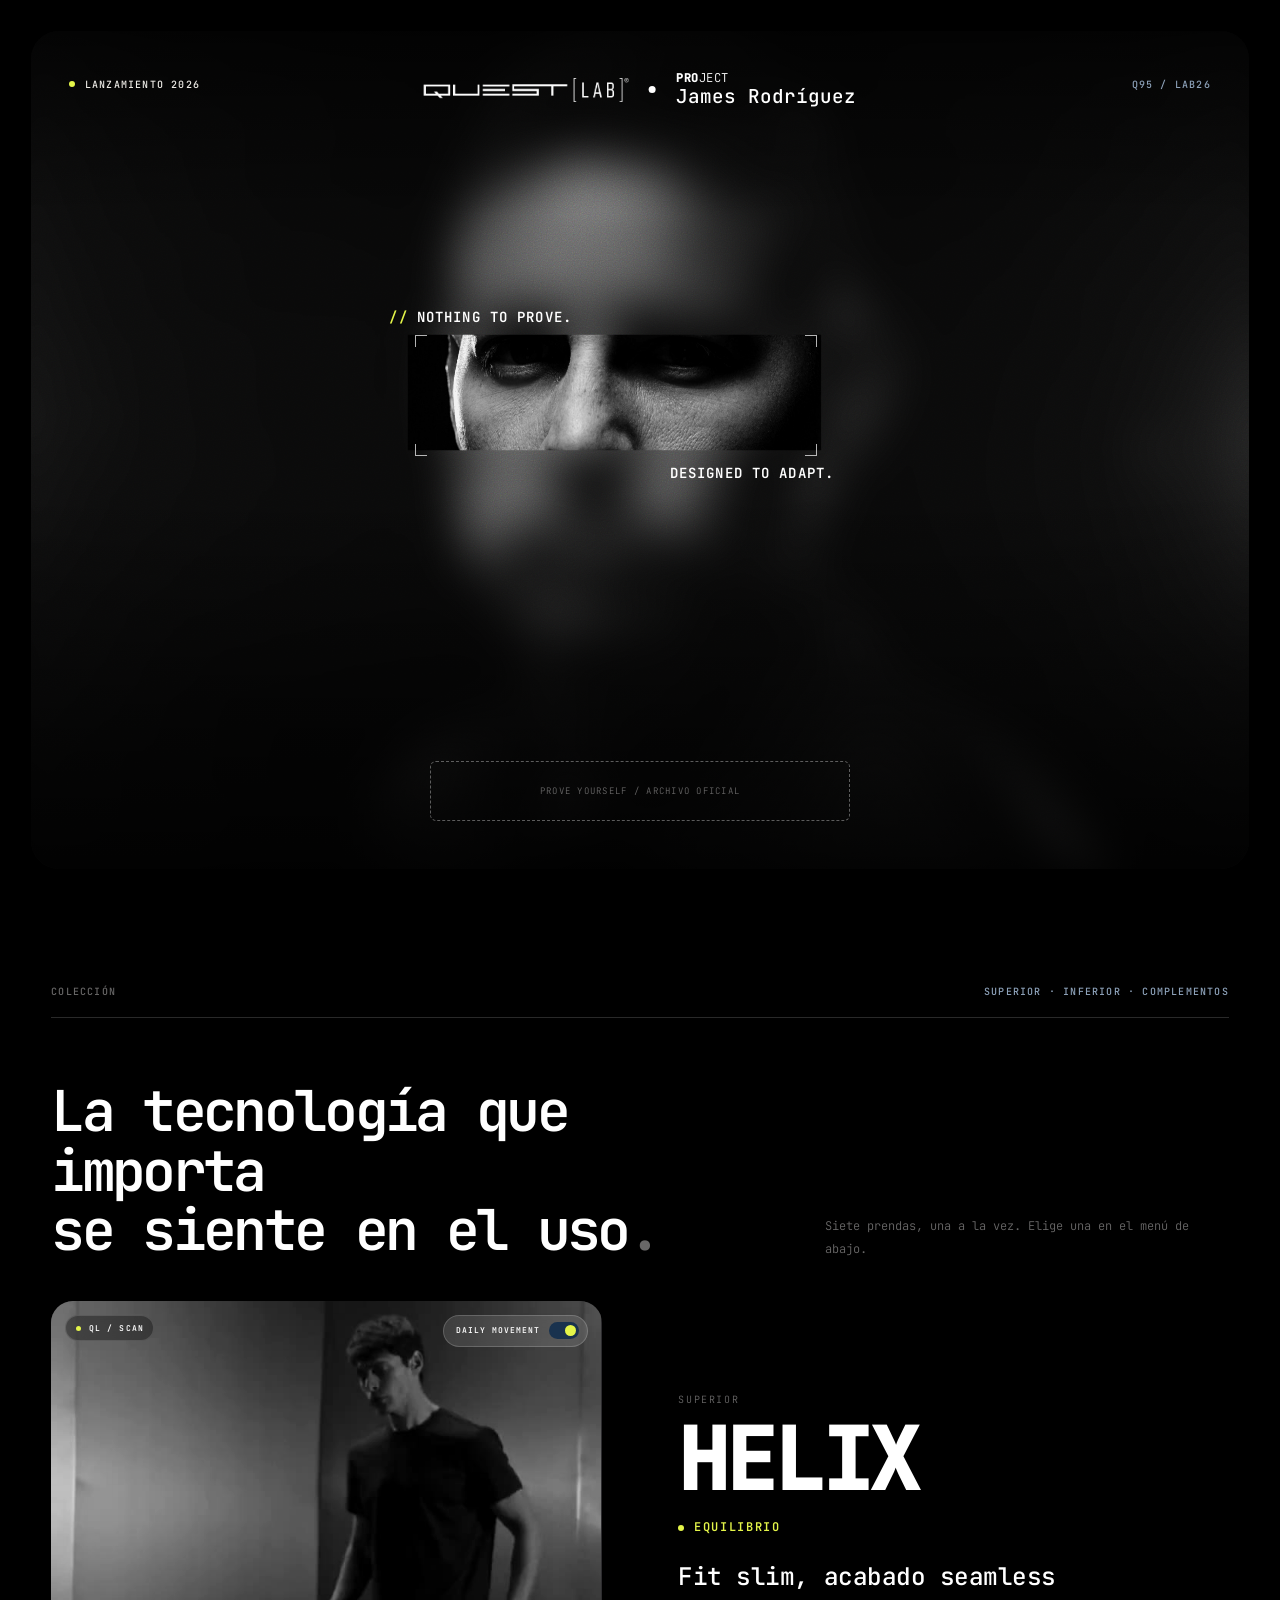
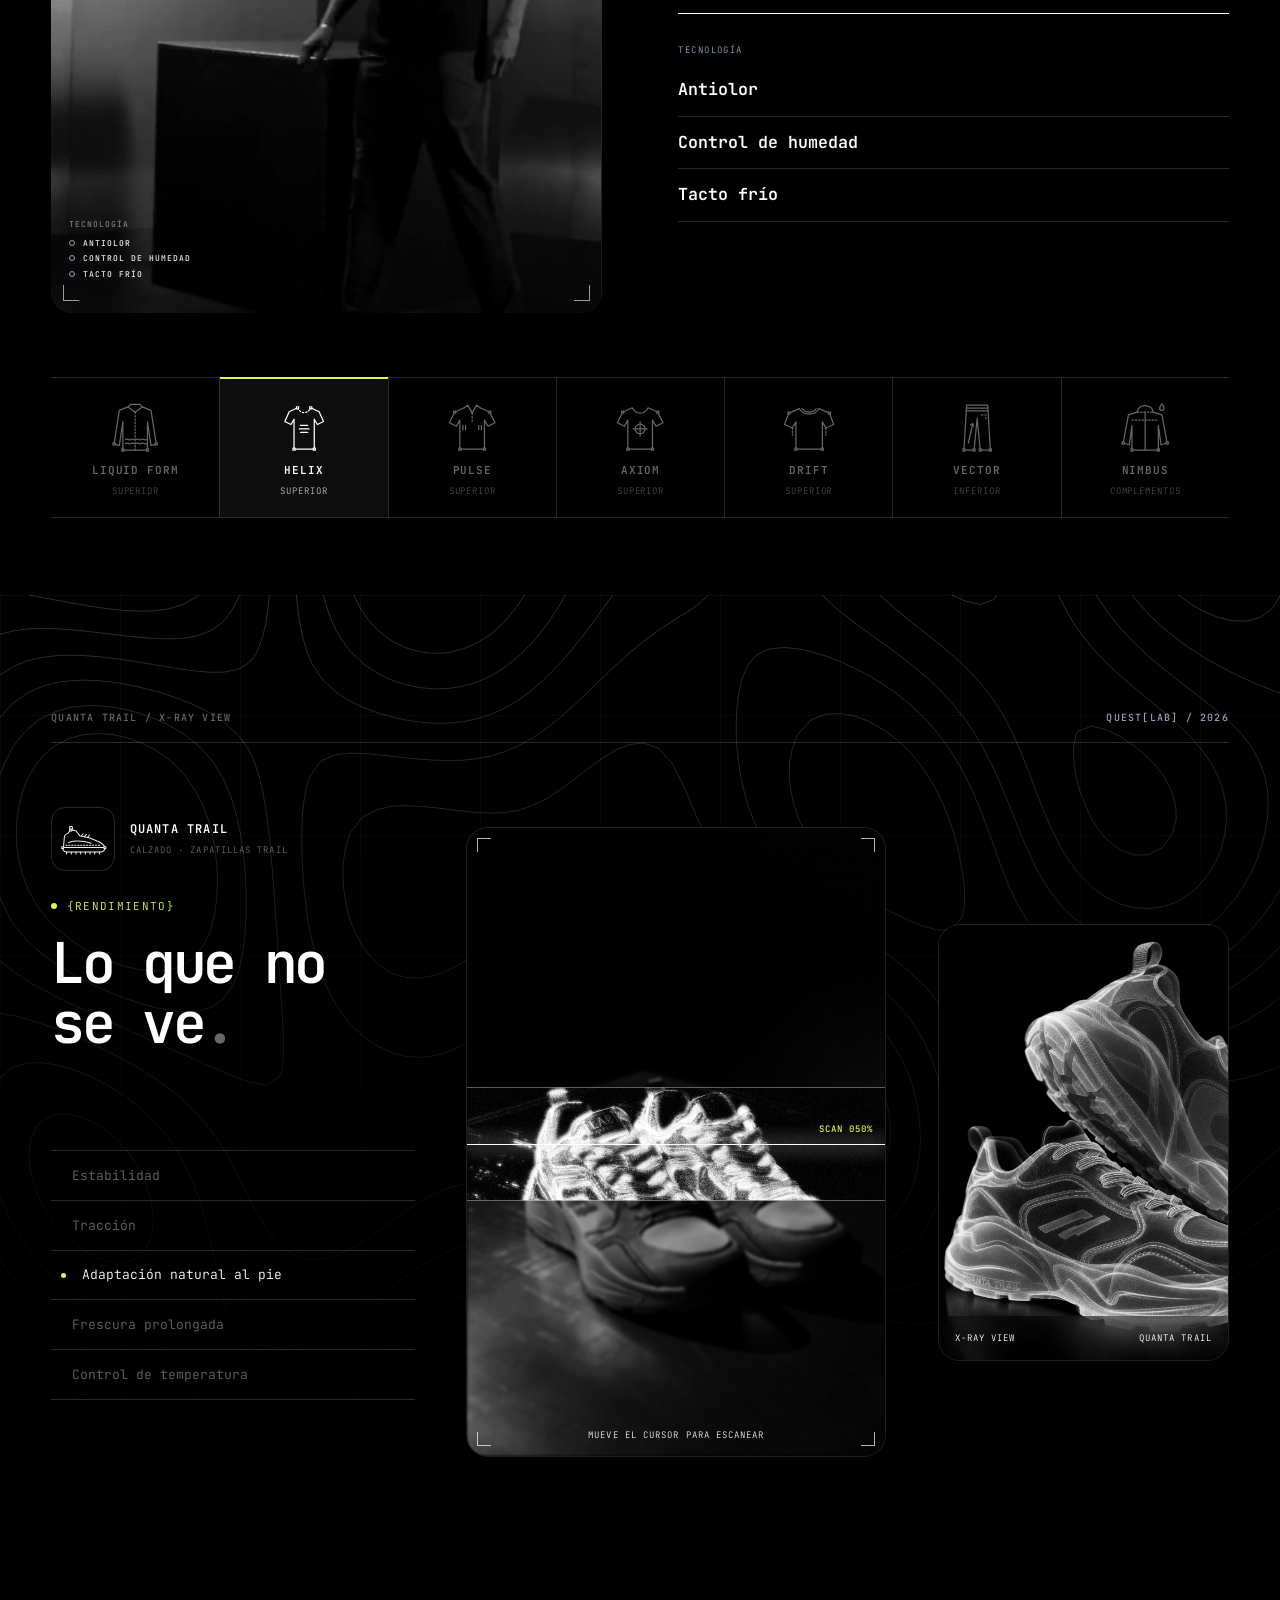
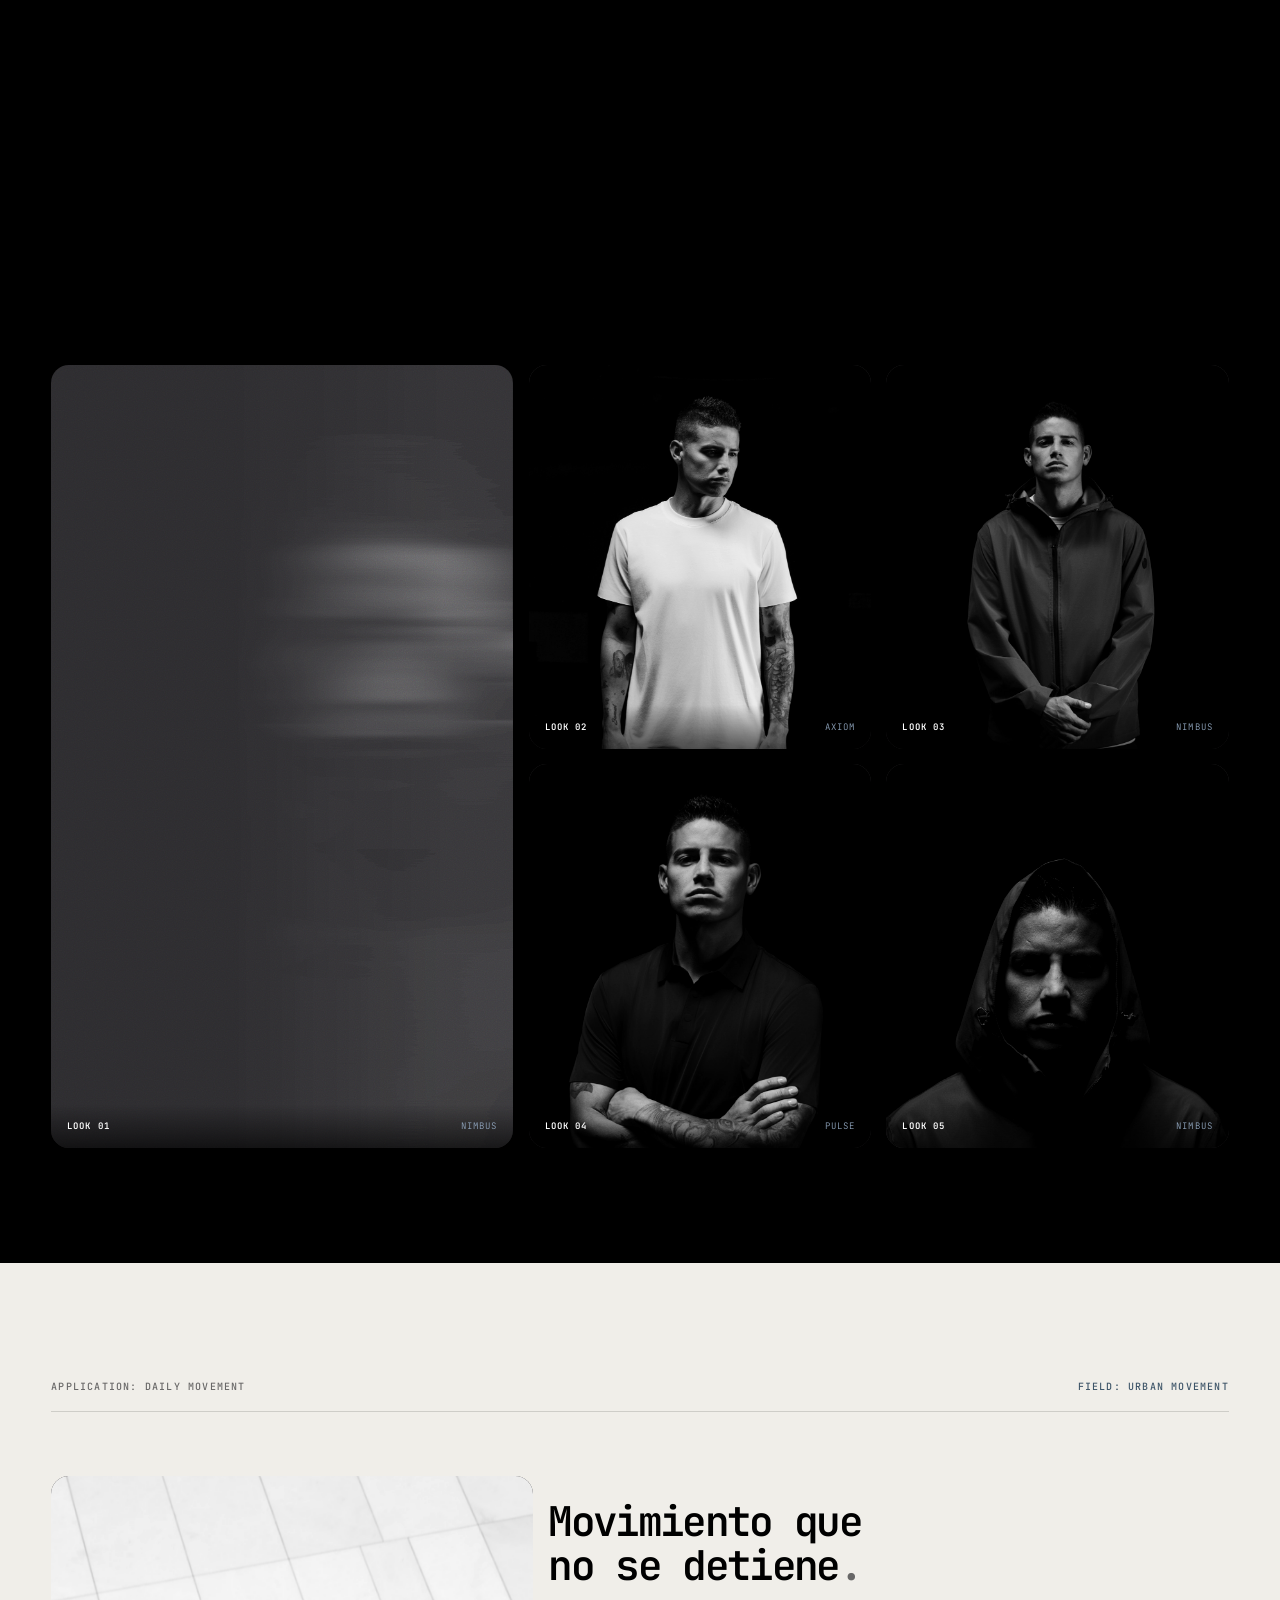
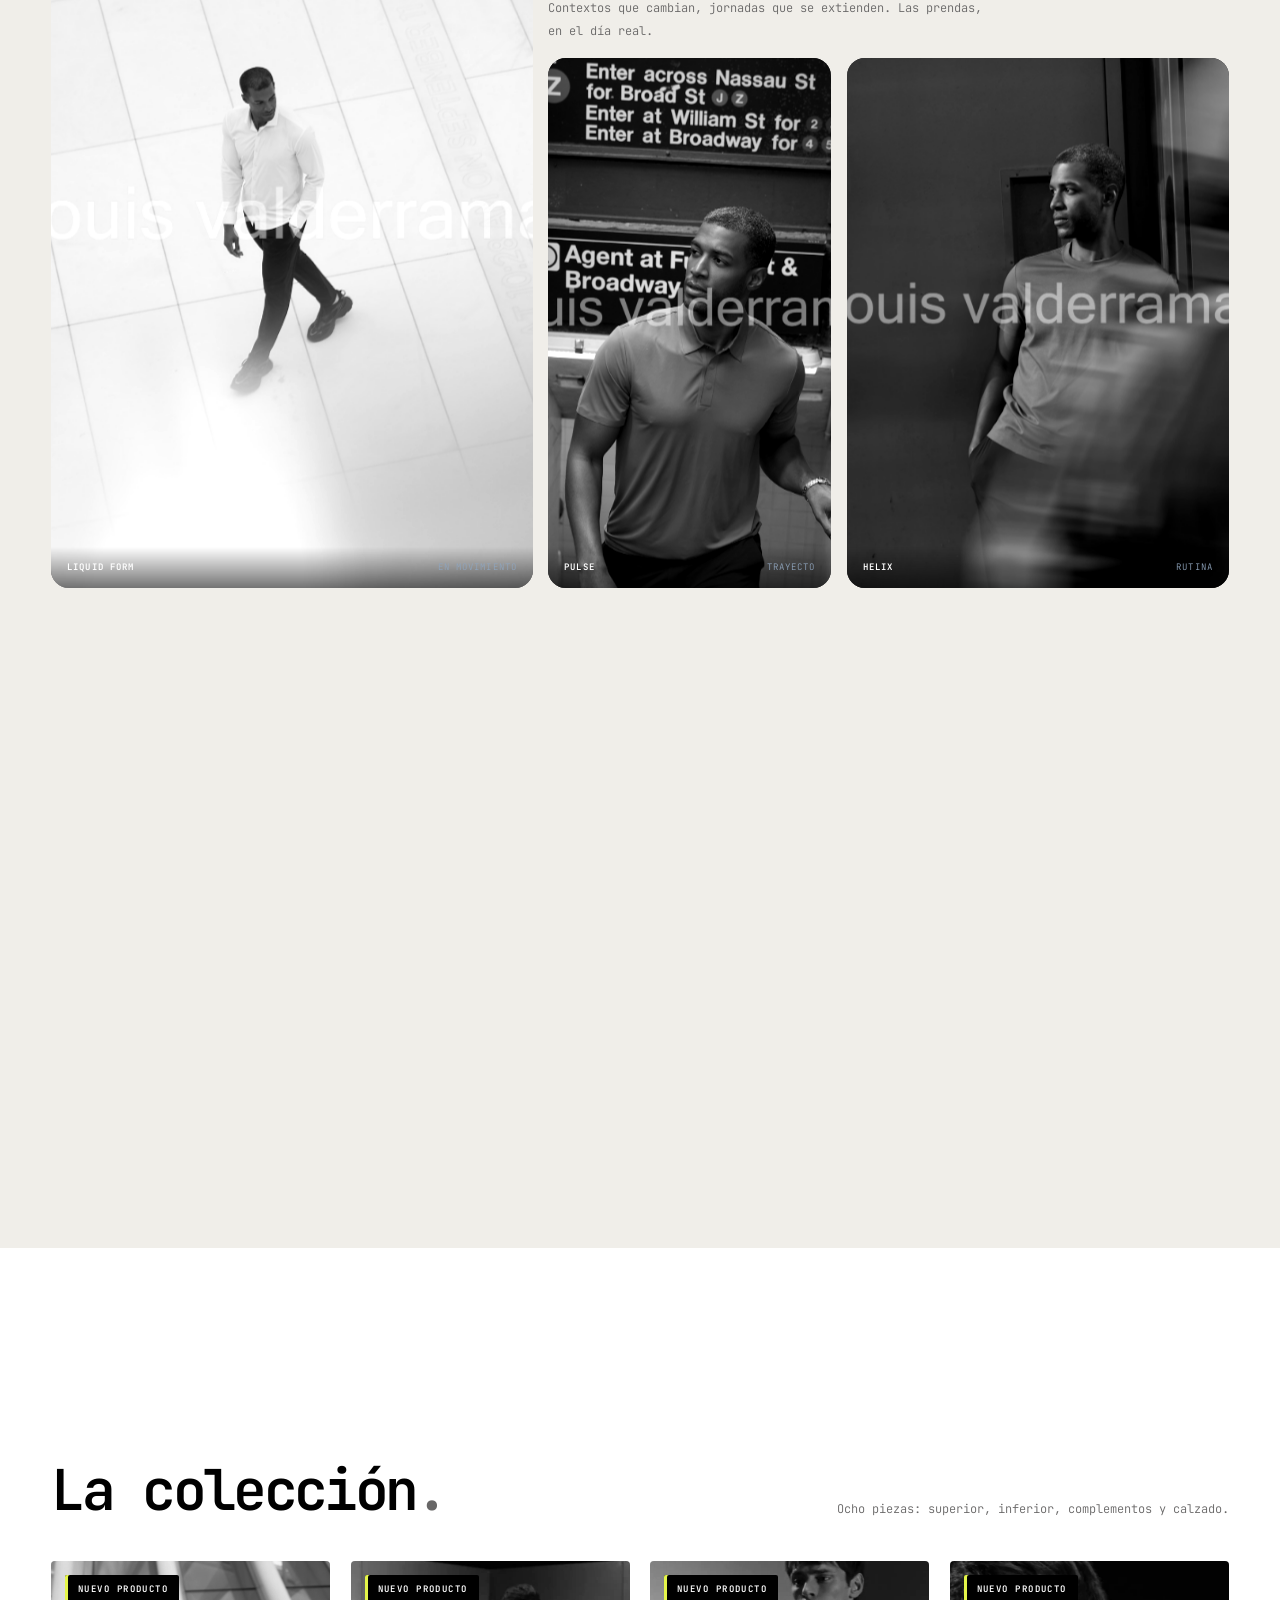
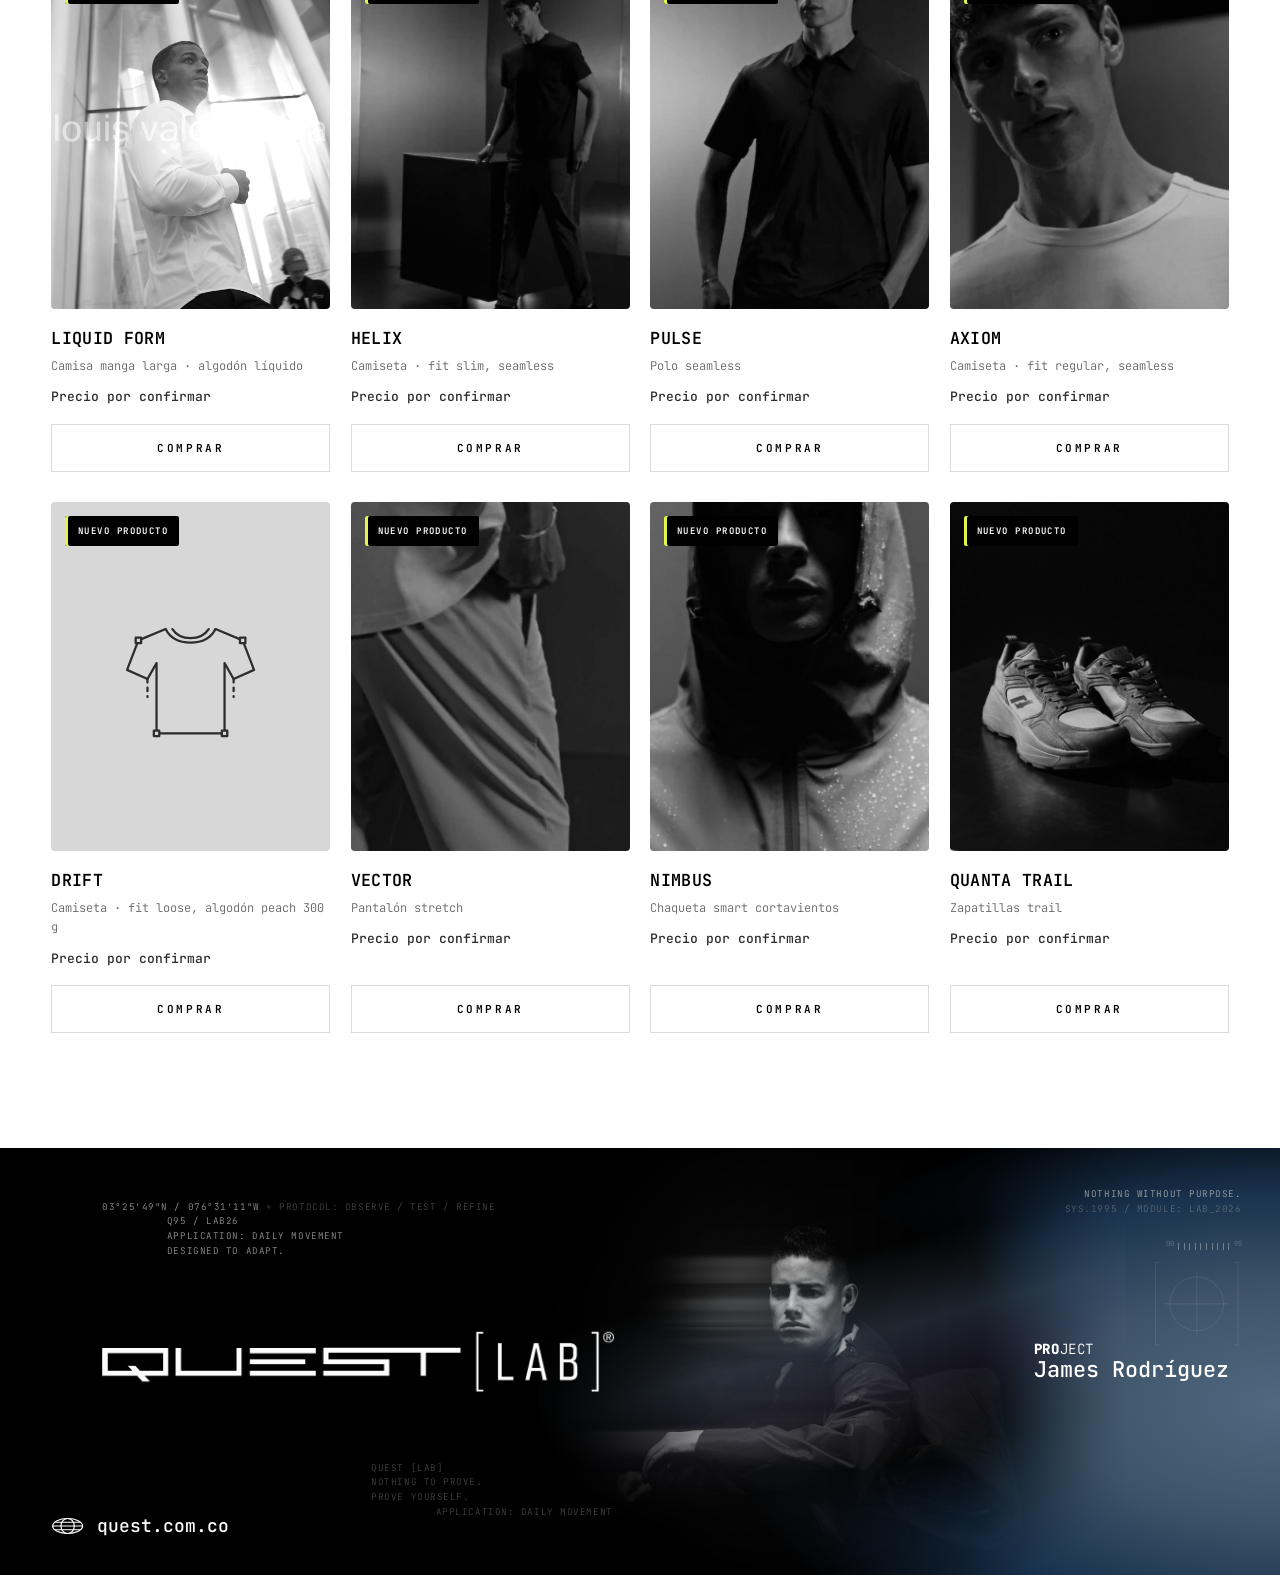
==== index.html @ 815539b9 "Landing: hero de James, visor de colección con íconos, Quanta Trail, looks, lifestyle, vitrina, bann" ====
<!doctype html>
<html lang="es">
  <head>
    <meta charset="utf-8">
    <meta name="viewport" content="width=device-width, initial-scale=1">
    <meta name="theme-color" content="#000000">
    <meta name="description" content="QUEST[LAB]: diseño, tecnología y funcionalidad para el movimiento diario.">
    <title>QUEST[LAB] — Designed to adapt</title>
    <link rel="stylesheet" href="styles.css">
  </head>
  <body>
    <svg width="0" height="0" style="position:absolute" aria-hidden="true" focusable="false">
      <filter id="motion-ghost" x="-30%" y="0" width="160%" height="100%"><feGaussianBlur stdDeviation="34 0"/></filter>
    </svg>
    <!--
      ESQUEMA DE LA PÁGINA (cada dato aparece una sola vez · sin menú ni footer)
      01 Hero ............ James (vidrio esmerilado) + logo oficial + eslogan
      02 Colección ....... visor de una prenda a la vez + menú de íconos (7 prendas)
      03 Quanta Trail .... el calzado en su propio capítulo (X-Ray). Sin James (manual p.5)
      04 James · Looks ... galería de James con prendas (nunca calzado)
      05 Lifestyle ....... las prendas en uso real (fotos pendientes)
      06 Vitrina ......... tienda: 8 piezas con COMPRAR (precios y URLs pendientes)
      07 Banner final .... QUEST[LAB] + James + quest.com.co · cierre de la página
    -->

    <div class="scroll-progress" aria-hidden="true"><span></span></div>

    <main>

      <!-- ============ 01 · HERO — James con efecto vidrio esmerilado + logo oficial ============
           (antes era la sección final de Campaña; ahora abre la página)
           La foto queda borrosa y una ventana nítida revela la mirada; sigue el cursor. -->
      <section class="hero hero-campaign" id="inicio" aria-labelledby="hero-title">
        <div class="campaign-frame" data-frost>
          <img class="frost-base" src="assets/fotos/james-campana.jpg" alt="James Rodríguez, fotografía de campaña">
          <img class="frost-sharp" src="assets/fotos/james-campana.jpg" alt="" aria-hidden="true">
          <span class="frost-noise" aria-hidden="true"></span>
          <div class="frost-window" aria-hidden="true">
            <span class="corner tl"></span><span class="corner tr"></span><span class="corner bl"></span><span class="corner br"></span>
            <p class="frost-text top"><span class="hl">//</span> NOTHING TO PROVE.</p>
            <p class="frost-text bottom">DESIGNED TO ADAPT.</p>
          </div>

          <h1 id="hero-title" class="visually-hidden">QUEST[LAB] · PROJECT James Rodríguez. Designed to adapt.</h1>

          <!-- Logo oficial de la colaboración (manual p.2): QUEST[LAB]® • PROJECT James Rodríguez.
               El bloque PROJECT está armado según el manual; reemplazar por el archivo oficial cuando llegue. -->
          <div class="hero-lockup" role="img" aria-label="QUEST LAB, PROJECT James Rodríguez">
            <img src="assets/brand/quest-lab-wordmark.png" alt="">
            <span class="lockup-dot" aria-hidden="true"></span>
            <span class="lockup-project" aria-hidden="true"><span><b>PRO</b>JECT</span><span>James Rodríguez</span></span>
          </div>

          <p class="hero-code left"><span class="lime-dot"></span>LANZAMIENTO 2026</p>
          <p class="hero-code right">Q95 / LAB26</p>

          <!-- Eslogan oficial: usar el archivo gráfico, nunca texto en vivo (manual p.9) -->
          <div class="slogan-slot">
            <div class="slot slot-dark" data-label="PROVE YOURSELF / ARCHIVO OFICIAL"></div>
          </div>

        </div>
      </section>

      <!-- ============ 02 · COLECCIÓN — una prenda a la vez + menú de íconos ============
           Fuente de datos: ficha de producto (Superior / Inferior / Complementos).
           Para editar una prenda, cambia su <article class="pv">. Para poner foto o video donde hay ícono,
           reemplaza <div class="pv-illus">…</div> por <video> o <img>.
           QUANTA TRAIL (calzado) no está aquí: tiene su propia sección (regla del manual). -->
      <section class="collection" id="coleccion" aria-labelledby="collection-title">
        <!-- Íconos propios QUEST[LAB]: línea fina + nodos cuadrados (diagramas técnicos del manual)
             + punteados de costura/medición. Cada ícono muestra la tecnología clave de su prenda. -->
        <svg width="0" height="0" style="position:absolute" aria-hidden="true" focusable="false">
          <!-- LIQUID FORM · camisa manga larga: botones ocultos + algodón líquido -->
          <symbol id="i-liquid" viewBox="0 0 64 64">
            <path d="M24 9 14 13 8 51l6 2 4-27v32h28V26l4 27 6-2-6-38-10-4"/>
            <path d="m24 9 3-3h10l3 3-8 6z"/>
            <path class="dash" stroke-dasharray="1.6 2.2" d="M32 15v43"/>
            <path d="M21 46c2.2-1.6 3.8 1.6 6 0s3.8 1.6 6 0 3.8 1.6 6 0 3.8 1.6 5.5 0"/>
            <path d="M21 50.5c2.2-1.6 3.8 1.6 6 0s3.8 1.6 6 0 3.8 1.6 6 0 3.8 1.6 5.5 0"/>
            <rect class="node" style="fill: var(--node-fill, #000)" x="6.8" y="49.8" width="2.4" height="2.4"/><rect class="node" style="fill: var(--node-fill, #000)" x="54.8" y="49.8" width="2.4" height="2.4"/>
            <rect class="node" style="fill: var(--node-fill, #000)" x="16.8" y="56.8" width="2.4" height="2.4"/><rect class="node" style="fill: var(--node-fill, #000)" x="44.8" y="56.8" width="2.4" height="2.4"/>
          </symbol>

          <!-- HELIX · camiseta slim, seamless: cuello sin costura + tacto frío -->
          <symbol id="i-helix" viewBox="0 0 64 64">
            <path d="M24.5 10 15 14.5l-5 11 7 3.5 3.5-6V57h23V23l3.5 6 7-3.5-5-11-9.5-4.5"/>
            <path class="dash" stroke-dasharray="1.6 2.2" d="M24.5 10c1.8 3.6 4.3 5.4 7.5 5.4s5.7-1.8 7.5-5.4"/>
            <path d="M28 30h8M26.5 34h11M28 38h8"/>
            <rect class="node" style="fill: var(--node-fill, #000)" x="23.3" y="8.8" width="2.4" height="2.4"/><rect class="node" style="fill: var(--node-fill, #000)" x="38.3" y="8.8" width="2.4" height="2.4"/>
            <rect class="node" style="fill: var(--node-fill, #000)" x="19.3" y="55.8" width="2.4" height="2.4"/><rect class="node" style="fill: var(--node-fill, #000)" x="42.3" y="55.8" width="2.4" height="2.4"/>
          </symbol>

          <!-- PULSE · polo seamless: ventilación en pecho y escápulas -->
          <symbol id="i-pulse" viewBox="0 0 64 64">
            <path d="M23 10 12 15 6 27l8 4 4-7v33h28V24l4 7 8-4-6-12-11-5"/>
            <path d="m23 10 4-3 5 9 5-9 4 3"/>
            <path class="dash" stroke-dasharray="1.6 2.2" d="M32 16v10"/>
            <path d="M21.5 30v5M24.5 30v5M39.5 30v5M42.5 30v5"/>
            <rect class="node" style="fill: var(--node-fill, #000)" x="10.8" y="13.8" width="2.4" height="2.4"/><rect class="node" style="fill: var(--node-fill, #000)" x="50.8" y="13.8" width="2.4" height="2.4"/>
            <rect class="node" style="fill: var(--node-fill, #000)" x="16.8" y="55.8" width="2.4" height="2.4"/><rect class="node" style="fill: var(--node-fill, #000)" x="44.8" y="55.8" width="2.4" height="2.4"/>
          </symbol>

          <!-- AXIOM · camiseta regular: precisión (mira técnica) -->
          <symbol id="i-axiom" viewBox="0 0 64 64">
            <path d="M23 10 12 15 6 27l8 4 4-7v33h28V24l4 7 8-4-6-12-11-5c-2 4-5 6-9 6s-7-2-9-6Z"/>
            <circle class="ring" fill="none" cx="32" cy="34" r="5.5"/>
            <path d="M32 26v16M24 34h16"/>
            <rect class="node" style="fill: var(--node-fill, #000)" x="10.8" y="13.8" width="2.4" height="2.4"/><rect class="node" style="fill: var(--node-fill, #000)" x="50.8" y="13.8" width="2.4" height="2.4"/>
            <rect class="node" style="fill: var(--node-fill, #000)" x="16.8" y="55.8" width="2.4" height="2.4"/><rect class="node" style="fill: var(--node-fill, #000)" x="44.8" y="55.8" width="2.4" height="2.4"/>
          </symbol>

          <!-- DRIFT · camiseta loose: cuello 2x2 pesado (doble) -->
          <symbol id="i-drift" viewBox="0 0 64 64">
            <path d="M21 11 9 16 4 29l9 4 4-7v31h30V26l4 7 9-4-5-13-12-5"/>
            <path d="M21 11c2 4 5.5 6 11 6s9-2 11-6"/>
            <path d="M24 11c1.8 2.8 4.4 4 8 4s6.2-1.2 8-4"/>
            <path class="dash" stroke-dasharray="1.6 2.2" d="M13 33v8M51 33v8"/>
            <rect class="node" style="fill: var(--node-fill, #000)" x="7.8" y="14.8" width="2.4" height="2.4"/><rect class="node" style="fill: var(--node-fill, #000)" x="53.8" y="14.8" width="2.4" height="2.4"/>
            <rect class="node" style="fill: var(--node-fill, #000)" x="15.8" y="55.8" width="2.4" height="2.4"/><rect class="node" style="fill: var(--node-fill, #000)" x="45.8" y="55.8" width="2.4" height="2.4"/>
          </symbol>

          <!-- VECTOR · pantalón stretch: pretina ergonómica + bolsillo oculto + vector -->
          <symbol id="i-vector" viewBox="0 0 64 64">
            <path d="M20 7h24l3 51H35.5L32 22l-3.5 36H17Z"/>
            <path d="M20 10.5h24M20 13.5h24"/>
            <path class="dash" stroke-dasharray="1.6 2.2" d="M37 18h5v6"/>
            <path d="m22 50 5-22m-2.4 1.6L27 28l.9 2.8"/>
            <rect class="node" style="fill: var(--node-fill, #000)" x="15.8" y="56.8" width="2.4" height="2.4"/><rect class="node" style="fill: var(--node-fill, #000)" x="27.3" y="56.8" width="2.4" height="2.4"/>
            <rect class="node" style="fill: var(--node-fill, #000)" x="34.3" y="56.8" width="2.4" height="2.4"/><rect class="node" style="fill: var(--node-fill, #000)" x="45.8" y="56.8" width="2.4" height="2.4"/>
          </symbol>

          <!-- NIMBUS · chaqueta cortavientos: capucha desmontable + termosellado + impermeable -->
          <symbol id="i-nimbus" viewBox="0 0 64 64">
            <path d="M23 15c0-10 18-10 18 0l10 3 6 32-7 2-3-22v28H17V30l-3 22-7-2 6-32Z"/>
            <path class="dash" stroke-dasharray="1.6 2.2" d="M23 15h18"/>
            <path class="dash" stroke-dasharray="1.6 2.2" d="M17 24h30"/>
            <path d="M32 15v43"/>
            <path d="M51 5.5s-2.6 3-2.6 4.8a2.6 2.6 0 0 0 5.2 0c0-1.8-2.6-4.8-2.6-4.8Z"/>
            <rect class="node" style="fill: var(--node-fill, #000)" x="5.8" y="48.8" width="2.4" height="2.4"/><rect class="node" style="fill: var(--node-fill, #000)" x="55.8" y="48.8" width="2.4" height="2.4"/>
            <rect class="node" style="fill: var(--node-fill, #000)" x="15.8" y="56.8" width="2.4" height="2.4"/><rect class="node" style="fill: var(--node-fill, #000)" x="45.8" y="56.8" width="2.4" height="2.4"/>
          </symbol>
          <!-- QUANTA TRAIL · zapatilla trail (perfil): tacos de tracción + plantilla adaptativa (punteada) -->
          <symbol id="i-quanta" viewBox="0 0 64 64">
            <path d="M7 43 8 31c0-3.5 2-5.5 5-6.5l3-4 7 1 5 6.5 12 2.5 10 4c5.5 2 8.8 4.5 10 8.5"/>
            <path d="M6 43h54c0 3-2 5.5-5 5.5H10.5C8 48.5 6 46.2 6 43Z"/>
            <path d="M11 48.5v2.6M17 48.5v2.6M23 48.5v2.6M29 48.5v2.6M35 48.5v2.6M41 48.5v2.6M47 48.5v2.6M53 48.5v2.6"/>
            <path d="m29.5 28.5 2.6-3.2M33.6 29.3l2.6-3.2M37.7 30.1l2.6-3.2"/>
            <path d="M16 20.5 14.6 16.4 18 15.8l1 5"/>
            <path d="M13.5 36.5c8-2.6 18-2.4 29 1"/>
            <path class="dash" stroke-dasharray="1.6 2.2" d="M10 40h44"/>
            <rect class="node" style="fill: var(--node-fill, #000)" x="4.8" y="41.8" width="2.4" height="2.4"/><rect class="node" style="fill: var(--node-fill, #000)" x="58.8" y="41.8" width="2.4" height="2.4"/>
            <rect class="node" style="fill: var(--node-fill, #000)" x="14.8" y="19.3" width="2.4" height="2.4"/>
          </symbol>
        </svg>

        <div class="wrap">
          <div class="kicker reveal"><span>COLECCIÓN</span><span>SUPERIOR · INFERIOR · COMPLEMENTOS</span></div>
          <div class="section-head">
            <h2 id="collection-title" class="title reveal">La tecnología que importa<br>se siente en el uso<span class="period">.</span></h2>
            <p class="lead-sm reveal">Siete prendas, una a la vez. Elige una en el menú de abajo.</p>
          </div>

          <!-- Visor: se muestra una prenda a la vez -->
          <div class="pv-stage" aria-live="polite">

            <article class="pv" id="liquid-form" data-pv="liquid-form">
              <div class="pv-media"><img class="pv-photo" src="assets/fotos/liquid-form-provisional.jpg" alt="Camisa LIQUID FORM (foto provisional)">
                <div class="pv-hud" aria-hidden="true">
                  <span class="hud-tag"><i class="lime-dot"></i>QL / SCAN</span>
                  <span class="hud-mode"><b>DAILY MOVEMENT</b><span class="hud-switch"><i></i></span></span>
                  <ul class="hud-list"><li class="hud-list-title">TECNOLOGÍA</li><li style="--d:0.20s">ANTIFLUIDO</li><li style="--d:0.32s">ANTIARRUGAS</li><li style="--d:0.44s">BOTONES OCULTOS</li></ul>
                  <span class="hud-corner tl"></span><span class="hud-corner br"></span>
                </div>
              </div>
              <div class="pv-info">
                <p class="pv-cat">SUPERIOR</p>
                <h3 class="pv-name">LIQUID FORM</h3>
                <p class="pv-concept"><span class="lime-dot"></span>VERSATILIDAD</p>
                <p class="pv-desc">Camisa manga larga de algodón líquido</p>
                <p class="pv-label">TECNOLOGÍA</p>
                <ul class="pv-attrs"><li>Antifluido</li><li>Antiarrugas</li><li>Ultra stretch</li><li>Botones ocultos</li></ul>
              </div>
            </article>

            <article class="pv is-active" id="helix" data-pv="helix">
              <div class="pv-media"><video muted loop playsinline preload="none" poster="assets/video/helix-clean.jpg" src="assets/video/helix-clean.mp4"></video>
                <div class="pv-hud" aria-hidden="true">
                  <span class="hud-tag"><i class="lime-dot"></i>QL / SCAN</span>
                  <span class="hud-mode"><b>DAILY MOVEMENT</b><span class="hud-switch"><i></i></span></span>
                  <ul class="hud-list"><li class="hud-list-title">TECNOLOGÍA</li><li style="--d:0.20s">ANTIOLOR</li><li style="--d:0.32s">CONTROL DE HUMEDAD</li><li style="--d:0.44s">TACTO FRÍO</li></ul>
                  <span class="hud-corner tl"></span><span class="hud-corner br"></span>
                </div>
              </div>
              <div class="pv-info">
                <p class="pv-cat">SUPERIOR</p>
                <h3 class="pv-name">HELIX</h3>
                <p class="pv-concept"><span class="lime-dot"></span>EQUILIBRIO</p>
                <p class="pv-desc">Fit slim, acabado seamless</p>
                <p class="pv-label">TECNOLOGÍA</p>
                <ul class="pv-attrs"><li>Antiolor</li><li>Control de humedad</li><li>Tacto frío</li></ul>
              </div>
            </article>

            <article class="pv" id="pulse" data-pv="pulse">
              <div class="pv-media"><video muted loop playsinline preload="none" poster="assets/video/pulse-clean.jpg" src="assets/video/pulse-clean.mp4"></video>
                <div class="pv-hud" aria-hidden="true">
                  <span class="hud-tag"><i class="lime-dot"></i>QL / SCAN</span>
                  <span class="hud-mode"><b>DAILY MOVEMENT</b><span class="hud-switch"><i></i></span></span>
                  <ul class="hud-list"><li class="hud-list-title">TECNOLOGÍA</li><li style="--d:0.20s">SIN COSTURA VISIBLE</li><li style="--d:0.32s">VENTILACIÓN</li><li style="--d:0.44s">PROTECCIÓN SOLAR</li></ul>
                  <span class="hud-corner tl"></span><span class="hud-corner br"></span>
                </div>
              </div>
              <div class="pv-info">
                <p class="pv-cat">SUPERIOR</p>
                <h3 class="pv-name">PULSE</h3>
                <p class="pv-concept"><span class="lime-dot"></span>LIDERAZGO</p>
                <p class="pv-desc">Polo seamless</p>
                <p class="pv-label">TECNOLOGÍA</p>
                <ul class="pv-attrs"><li>Sin costura visible</li><li>Antiarrugas</li><li>Ultra stretch</li><li>Ventilación en escápulas y pecho</li><li>Secado rápido</li><li>Protección solar</li></ul>
              </div>
            </article>

            <article class="pv" id="axiom" data-pv="axiom">
              <div class="pv-media"><video muted loop playsinline preload="none" poster="assets/video/axiom-clean.jpg" src="assets/video/axiom-clean.mp4"></video>
                <div class="pv-hud" aria-hidden="true">
                  <span class="hud-tag"><i class="lime-dot"></i>QL / SCAN</span>
                  <span class="hud-mode"><b>DAILY MOVEMENT</b><span class="hud-switch"><i></i></span></span>
                  <ul class="hud-list"><li class="hud-list-title">TECNOLOGÍA</li><li style="--d:0.20s">ANTIPILLING</li><li style="--d:0.32s">NO SE DEFORMA</li></ul>
                  <span class="hud-corner tl"></span><span class="hud-corner br"></span>
                </div>
              </div>
              <div class="pv-info">
                <p class="pv-cat">SUPERIOR</p>
                <h3 class="pv-name">AXIOM</h3>
                <p class="pv-concept"><span class="lime-dot"></span>PRECISIÓN</p>
                <p class="pv-desc">Fit regular, acabado seamless</p>
                <p class="pv-label">TECNOLOGÍA</p>
                <ul class="pv-attrs"><li>Antipilling</li><li>Resistente (no se deforma)</li></ul>
              </div>
            </article>

            <article class="pv" id="drift" data-pv="drift">
              <div class="pv-media"><div class="pv-illus"><svg><use href="#i-drift"/></svg><span>FOTO / VIDEO PENDIENTE</span></div>
                <div class="pv-hud" aria-hidden="true">
                  <span class="hud-tag"><i class="lime-dot"></i>QL / SCAN</span>
                  <span class="hud-mode"><b>DAILY MOVEMENT</b><span class="hud-switch"><i></i></span></span>
                  <ul class="hud-list"><li class="hud-list-title">TECNOLOGÍA</li><li style="--d:0.20s">CUELLO 2X2 PESADO</li><li style="--d:0.32s">100% ALGODÓN PEACH · 300 G</li></ul>
                  <span class="hud-corner tl"></span><span class="hud-corner br"></span>
                </div>
              </div>
              <div class="pv-info">
                <p class="pv-cat">SUPERIOR</p>
                <h3 class="pv-name">DRIFT</h3>
                <p class="pv-concept"><span class="lime-dot"></span>CONFORT CONSCIENTE</p>
                <p class="pv-desc">Fit loose, <em class="hl">100%</em> algodón peach 300 g</p>
                <p class="pv-label">TECNOLOGÍA</p>
                <ul class="pv-attrs"><li>Estructura cómoda</li><li>Cuello 2x2 pesado</li></ul>
              </div>
            </article>

            <article class="pv" id="vector" data-pv="vector">
              <div class="pv-media"><video muted loop playsinline preload="none" poster="assets/video/vector-clean.jpg" src="assets/video/vector-clean.mp4"></video>
                <div class="pv-hud" aria-hidden="true">
                  <span class="hud-tag"><i class="lime-dot"></i>QL / SCAN</span>
                  <span class="hud-mode"><b>DAILY MOVEMENT</b><span class="hud-switch"><i></i></span></span>
                  <ul class="hud-list"><li class="hud-list-title">TECNOLOGÍA</li><li style="--d:0.20s">PRETINA ERGONÓMICA</li><li style="--d:0.32s">BOLSILLO OCULTO</li><li style="--d:0.44s">ANTIFLUIDO</li></ul>
                  <span class="hud-corner tl"></span><span class="hud-corner br"></span>
                </div>
              </div>
              <div class="pv-info">
                <p class="pv-cat">INFERIOR</p>
                <h3 class="pv-name">VECTOR</h3>
                <p class="pv-concept"><span class="lime-dot"></span>DISCIPLINA</p>
                <p class="pv-desc">Pantalón stretch</p>
                <p class="pv-label">TECNOLOGÍA</p>
                <ul class="pv-attrs"><li>Antifluido</li><li>Pretina ergonómica</li><li>Termorregulación</li><li>Bolsillo oculto</li></ul>
              </div>
            </article>

            <article class="pv" id="nimbus" data-pv="nimbus">
              <div class="pv-media"><video muted loop playsinline preload="none" poster="assets/video/nimbus-clean.jpg" src="assets/video/nimbus-clean.mp4"></video>
                <div class="pv-hud" aria-hidden="true">
                  <span class="hud-tag"><i class="lime-dot"></i>QL / SCAN</span>
                  <span class="hud-mode"><b>DAILY MOVEMENT</b><span class="hud-switch"><i></i></span></span>
                  <ul class="hud-list"><li class="hud-list-title">TECNOLOGÍA</li><li style="--d:0.20s">CAPUCHA DESMONTABLE</li><li style="--d:0.32s">COSTURAS TERMOSELLADAS</li><li style="--d:0.44s">IMPERMEABLE</li></ul>
                  <span class="hud-corner tl"></span><span class="hud-corner br"></span>
                </div>
              </div>
              <div class="pv-info">
                <p class="pv-cat">COMPLEMENTOS</p>
                <h3 class="pv-name">NIMBUS</h3>
                <p class="pv-concept"><span class="lime-dot"></span>VISIÓN</p>
                <p class="pv-desc">Chaqueta smart cortavientos</p>
                <p class="pv-label">TECNOLOGÍA</p>
                <ul class="pv-attrs"><li>Costuras termoselladas</li><li>Regulación térmica</li><li>Capucha desmontable</li><li>Impermeable</li></ul>
              </div>
            </article>
          </div>

          <!-- Menú de prendas con íconos -->
          <nav class="pv-menu" aria-label="Elegir prenda" role="tablist">
            <button role="tab" aria-selected="false" data-go="liquid-form"><svg><use href="#i-liquid"/></svg><b>LIQUID FORM</b><small>Superior</small></button>
            <button role="tab" aria-selected="true" data-go="helix" class="is-active"><svg><use href="#i-helix"/></svg><b>HELIX</b><small>Superior</small></button>
            <button role="tab" aria-selected="false" data-go="pulse"><svg><use href="#i-pulse"/></svg><b>PULSE</b><small>Superior</small></button>
            <button role="tab" aria-selected="false" data-go="axiom"><svg><use href="#i-axiom"/></svg><b>AXIOM</b><small>Superior</small></button>
            <button role="tab" aria-selected="false" data-go="drift"><svg><use href="#i-drift"/></svg><b>DRIFT</b><small>Superior</small></button>
            <button role="tab" aria-selected="false" data-go="vector"><svg><use href="#i-vector"/></svg><b>VECTOR</b><small>Inferior</small></button>
            <button role="tab" aria-selected="false" data-go="nimbus"><svg><use href="#i-nimbus"/></svg><b>NIMBUS</b><small>Complementos</small></button>
          </nav>
        </div>
      </section>

      <!-- ============ 03 · X-RAY — QUANTA TRAIL ============
           Calzado: se firma solo con QUEST[LAB]. No usar nombre ni imagen de James aquí (manual p.5). -->
      <section class="xray" id="xray" aria-labelledby="xray-title">
        <canvas class="topo topo-dim" aria-hidden="true"></canvas>
        <div class="wrap">
          <div class="kicker reveal"><span>QUANTA TRAIL / X-RAY VIEW</span><span>QUEST[LAB] / 2026</span></div>

          <div class="xray-grid">
            <div class="xray-copy">
              <!-- Ícono propio del producto (mismo sistema de íconos de la Colección) -->
              <div class="xray-icon reveal"><svg><use href="#i-quanta"/></svg><span><b>QUANTA TRAIL</b><small>Calzado · Zapatillas trail</small></span></div>
              <p class="xray-eyebrow reveal"><span class="lime-dot"></span>{RENDIMIENTO}</p>
              <h2 id="xray-title" class="title reveal">Lo que no<br>se ve<span class="period">.</span></h2>
              <p class="lead-sm reveal">Hay una tecnología que se ve, y hay una que no. La que no se ve es la que realmente importa.</p>
              <ol class="xray-list" data-xray-list>
                <li>Estabilidad</li>
                <li>Tracción</li>
                <li>Adaptación natural al pie</li>
                <li>Frescura prolongada</li>
                <li>Control de temperatura</li>
              </ol>
              <!-- Call to action de compra. URL de la tienda PENDIENTE: reemplazar href="#" por el enlace real -->
              <a class="btn btn-solid xray-buy reveal" href="#" data-buy="quanta-trail">COMPRAR QUANTA TRAIL <span aria-hidden="true">↗</span></a>
            </div>

            <!-- Escáner: la capa "scan" está alineada con la foto y se revela en la franja -->
            <div class="scanner reveal" data-scanner>
              <img class="scan-base" src="assets/producto/quanta-03.jpg" alt="Quanta Trail, par de tenis" loading="lazy">
              <img class="scan-layer" src="assets/producto/quanta-03-scan.jpg" alt="" aria-hidden="true" loading="lazy">
              <span class="scan-line" aria-hidden="true"><b data-scan-readout>SCAN 000%</b></span>
              <span class="corner tl"></span><span class="corner tr"></span><span class="corner bl"></span><span class="corner br"></span>
              <span class="scanner-tag">MUEVE EL CURSOR PARA ESCANEAR</span>
            </div>

            <figure class="xray-official reveal">
              <img src="assets/producto/quanta-xray.jpg" alt="Vista de rayos X del Quanta Trail" loading="lazy">
              <figcaption><span>X-RAY VIEW</span><span>QUANTA TRAIL</span></figcaption>
            </figure>
          </div>
        </div>
      </section>

      <!-- ============ 04 · JAMES · LOOKS — galería ============
           Solo prendas, nunca calzado (manual p.5): las fotos están encuadradas sin zapatos.
           Va justo después de Quanta Trail: secciones separadas; aquí nunca aparece calzado. -->
      <section class="looks" id="looks" aria-labelledby="looks-title">
        <div class="wrap">
          <div class="kicker reveal"><span>JAMES · LOOKS</span><span>NOTHING WITHOUT PURPOSE.</span></div>

          <div class="looks-head">
            <h2 id="looks-title" class="title reveal">James, con cada<br>prenda<span class="period">.</span></h2>
            <div class="project-id-inline reveal"><span><b>PRO</b>JECT</span><span>James Rodríguez</span></div>
          </div>

          <!-- NOMBRES DE PRENDA PROVISIONALES (data-provisional): asignados por tipo de prenda; confirmar con el cliente. -->
          <div class="looks-grid">
            <!-- Foto principal: se revela por franjas al hacer scroll + estela de movimiento -->
            <figure class="look look-main" data-look-stripes>
              <img class="look-img" src="assets/fotos/james-retrato.jpg" alt="James Rodríguez con chaqueta, primer plano" loading="lazy">
              <img class="look-ghost" src="assets/fotos/james-retrato.jpg" alt="" aria-hidden="true" loading="lazy">
              <span class="look-grain" aria-hidden="true"></span>
              <figcaption data-provisional><span>LOOK 01</span><span>NIMBUS</span></figcaption>
            </figure>

            <!-- Fotos secundarias: entran borrosas y se enfocan; al pasar el cursor, estela de movimiento -->
            <figure class="look reveal">
              <img class="look-img" src="assets/fotos/james-look-01.jpg" alt="James Rodríguez con camiseta blanca" loading="lazy">
              <img class="look-ghost" src="assets/fotos/james-look-01.jpg" alt="" aria-hidden="true" loading="lazy">
              <figcaption data-provisional><span>LOOK 02</span><span>AXIOM</span></figcaption>
            </figure>
            <figure class="look reveal">
              <img class="look-img" src="assets/fotos/james-look-02.jpg" alt="James Rodríguez con chaqueta gris" loading="lazy">
              <img class="look-ghost" src="assets/fotos/james-look-02.jpg" alt="" aria-hidden="true" loading="lazy">
              <figcaption data-provisional><span>LOOK 03</span><span>NIMBUS</span></figcaption>
            </figure>
            <figure class="look reveal">
              <img class="look-img" src="assets/fotos/james-look-04.jpg" alt="James Rodríguez con polo negra" loading="lazy">
              <img class="look-ghost" src="assets/fotos/james-look-04.jpg" alt="" aria-hidden="true" loading="lazy">
              <figcaption data-provisional><span>LOOK 04</span><span>PULSE</span></figcaption>
            </figure>
            <figure class="look reveal">
              <img class="look-img" src="assets/fotos/james-look-03.jpg" alt="James Rodríguez con chaqueta con capucha" loading="lazy">
              <img class="look-ghost" src="assets/fotos/james-look-03.jpg" alt="" aria-hidden="true" loading="lazy">
              <figcaption data-provisional><span>LOOK 05</span><span>NIMBUS</span></figcaption>
            </figure>
          </div>
        </div>
      </section>

      <!-- ============ 05 · LIFESTYLE — las prendas en uso real ============
           FOTOS PROVISIONALES: son pruebas del fotógrafo con marca de agua; reemplazar por los archivos finales.
           Para cambiar una foto, reemplaza el <img> (o un <div class="ls-slot">)
           por <img src="assets/lifestyle/archivo.jpg" alt="...">, conservando las clases ls-item / ls-*.
           Si la foto es de James, que no aparezca calzado en el encuadre (manual p.5). -->
      <section class="lifestyle" id="lifestyle" aria-labelledby="lifestyle-title">
        <div class="wrap">
          <div class="kicker reveal"><span>APPLICATION: DAILY MOVEMENT</span><span>FIELD: URBAN MOVEMENT</span></div>

          <!-- NOMBRES DE PRENDA PROVISIONALES (data-provisional): confirmar con el cliente qué prenda es cada foto. -->
          <div class="ls-grid ls-grid-5">
            <figure class="ls-item ls-m1 reveal">
              <img src="assets/fotos/lifestyle-m1.jpg" alt="Camisa blanca caminando, vista desde arriba" loading="lazy">
              <figcaption><span>LIQUID FORM</span><span>EN MOVIMIENTO</span></figcaption>
            </figure>

            <div class="ls-text reveal">
              <h2 id="lifestyle-title" class="title">Movimiento que<br>no se detiene<span class="period">.</span></h2>
              <p class="lead-sm">Contextos que cambian, jornadas que se extienden. Las prendas, en el día real.</p>
            </div>

            <figure class="ls-item ls-m2 reveal">
              <img src="assets/fotos/lifestyle-m2.jpg" alt="Polo subiendo la escalera del metro" loading="lazy">
              <figcaption><span>PULSE</span><span>TRAYECTO</span></figcaption>
            </figure>

            <figure class="ls-item ls-m3 reveal">
              <img src="assets/fotos/lifestyle-m3.jpg" alt="Camiseta gris con movimiento al frente" loading="lazy">
              <figcaption data-provisional><span>HELIX</span><span>RUTINA</span></figcaption>
            </figure>

            <figure class="ls-item ls-m4 reveal">
              <img src="assets/fotos/lifestyle-m4.jpg" alt="Camisa blanca entre personas en movimiento" loading="lazy" style="object-position: 50% 45%">
              <figcaption><span>LIQUID FORM</span><span>CIUDAD</span></figcaption>
            </figure>

            <figure class="ls-item ls-m5 reveal">
              <img src="assets/fotos/lifestyle-m5.jpg" alt="Polo frente al tren en movimiento" loading="lazy" style="object-position: 50% 35%">
              <figcaption><span>PULSE</span><span>TRANSPORTE</span></figcaption>
            </figure>
          </div>
        </div>
      </section>

      <!-- ============ 06 · VITRINA — tienda del lanzamiento ============
           Precios y URLs de compra PENDIENTES: reemplazar "Precio por confirmar" y href="#".
           Para poner foto de producto donde hay ícono, reemplaza <div class="vt-illus">…</div> por <img>.
           Aquí no aparece James (permite incluir el calzado). -->
      <section class="vitrina" id="vitrina" aria-labelledby="vitrina-title">
        <div class="wrap">
          <div class="kicker reveal"><span>VITRINA</span><span>LANZAMIENTO 2026</span></div>
          <div class="section-head">
            <h2 id="vitrina-title" class="title reveal">La colección<span class="period">.</span></h2>
            <p class="lead-sm reveal">Ocho piezas: superior, inferior, complementos y calzado.</p>
          </div>

          <div class="vt-grid">
            <article class="vt-card reveal">
              <div class="vt-media"><img src="assets/fotos/liquid-form-provisional.jpg" alt="Camisa LIQUID FORM (foto provisional)" loading="lazy"><span class="vt-badge">NUEVO PRODUCTO</span></div>
              <h3>LIQUID FORM</h3><p class="vt-sub">Camisa manga larga · algodón líquido</p>
              <p class="vt-price">Precio por confirmar</p>
              <a class="vt-buy" href="#" data-buy="liquid-form">COMPRAR</a>
            </article>
            <article class="vt-card reveal">
              <div class="vt-media"><img src="assets/video/helix-clean.jpg" alt="Camiseta HELIX" loading="lazy"><span class="vt-badge">NUEVO PRODUCTO</span></div>
              <h3>HELIX</h3><p class="vt-sub">Camiseta · fit slim, seamless</p>
              <p class="vt-price">Precio por confirmar</p>
              <a class="vt-buy" href="#" data-buy="helix">COMPRAR</a>
            </article>
            <article class="vt-card reveal">
              <div class="vt-media"><img src="assets/video/pulse-clean.jpg" alt="Polo PULSE" loading="lazy"><span class="vt-badge">NUEVO PRODUCTO</span></div>
              <h3>PULSE</h3><p class="vt-sub">Polo seamless</p>
              <p class="vt-price">Precio por confirmar</p>
              <a class="vt-buy" href="#" data-buy="pulse">COMPRAR</a>
            </article>
            <article class="vt-card reveal">
              <div class="vt-media"><img src="assets/video/axiom-clean.jpg" alt="Camiseta AXIOM" loading="lazy"><span class="vt-badge">NUEVO PRODUCTO</span></div>
              <h3>AXIOM</h3><p class="vt-sub">Camiseta · fit regular, seamless</p>
              <p class="vt-price">Precio por confirmar</p>
              <a class="vt-buy" href="#" data-buy="axiom">COMPRAR</a>
            </article>
            <article class="vt-card reveal">
              <div class="vt-media"><div class="vt-illus"><svg><use href="#i-drift"/></svg></div><span class="vt-badge">NUEVO PRODUCTO</span></div>
              <h3>DRIFT</h3><p class="vt-sub">Camiseta · fit loose, algodón peach 300 g</p>
              <p class="vt-price">Precio por confirmar</p>
              <a class="vt-buy" href="#" data-buy="drift">COMPRAR</a>
            </article>
            <article class="vt-card reveal">
              <div class="vt-media"><img src="assets/video/vector-clean.jpg" alt="Pantalón VECTOR" loading="lazy"><span class="vt-badge">NUEVO PRODUCTO</span></div>
              <h3>VECTOR</h3><p class="vt-sub">Pantalón stretch</p>
              <p class="vt-price">Precio por confirmar</p>
              <a class="vt-buy" href="#" data-buy="vector">COMPRAR</a>
            </article>
            <article class="vt-card reveal">
              <div class="vt-media"><img src="assets/video/nimbus-clean.jpg" alt="Chaqueta NIMBUS" loading="lazy"><span class="vt-badge">NUEVO PRODUCTO</span></div>
              <h3>NIMBUS</h3><p class="vt-sub">Chaqueta smart cortavientos</p>
              <p class="vt-price">Precio por confirmar</p>
              <a class="vt-buy" href="#" data-buy="nimbus">COMPRAR</a>
            </article>
            <article class="vt-card reveal">
              <div class="vt-media"><img src="assets/producto/quanta-05.jpg" alt="Zapatillas QUANTA TRAIL" loading="lazy"><span class="vt-badge">NUEVO PRODUCTO</span></div>
              <h3>QUANTA TRAIL</h3><p class="vt-sub">Zapatillas trail</p>
              <p class="vt-price">Precio por confirmar</p>
              <a class="vt-buy" href="#" data-buy="quanta-trail">COMPRAR</a>
            </article>
          </div>
        </div>
      </section>

      <!-- ============ 07 · BANNER FINAL — cierre de marca (referente: banner de campaña) ============
           Lleva a James: aquí no se muestra ni se menciona calzado (manual p.5). -->
      <section class="banner" id="banner" aria-labelledby="banner-title">
        <div class="banner-frame">
          <h2 id="banner-title" class="visually-hidden">QUEST[LAB] · PROJECT James Rodríguez</h2>

          <!-- Foto de James con estela de movimiento y luz azul (QL Blue) -->
          <div class="banner-photo" aria-hidden="true">
            <img class="banner-img" src="assets/fotos/james-banner.jpg" alt="">
            <img class="banner-ghost" src="assets/fotos/james-banner.jpg" alt="">
            <span class="banner-light"></span>
          </div>

          <img class="banner-logo" src="assets/brand/quest-lab-wordmark.png" alt="QUEST LAB">

          <div class="banner-project"><span><b>PRO</b>JECT</span><span>James Rodríguez</span></div>

          <!-- Códigos técnicos (textos de apoyo del manual) -->
          <p class="banner-code tl">03°25'49"N / 076°31'11"W <span class="dim">+ PROTOCOL: OBSERVE / TEST / REFINE</span><br>
            <span class="indent">Q95 / LAB26<br>APPLICATION: DAILY MOVEMENT<br>DESIGNED TO ADAPT.</span></p>
          <p class="banner-code tr">NOTHING WITHOUT PURPOSE.<br><span class="dim">SYS.1995 / MODULE: LAB_2026</span></p>
          <p class="banner-code bc dim">QUEST [LAB]<br>NOTHING TO PROVE.<br>PROVE YOURSELF.<br><span class="indent">APPLICATION: DAILY MOVEMENT</span></p>

          <!-- Mira y escala técnica (recursos gráficos del manual) -->
          <div class="banner-scale" aria-hidden="true"><span>00</span><i></i><span>95</span></div>
          <svg class="banner-target" viewBox="0 0 100 100" aria-hidden="true"><path d="M8 4H4v92h4M92 4h4v92h-4"/><circle cx="50" cy="50" r="30"/><path d="M50 14v72M14 50h72"/></svg>

          <a class="banner-web" href="https://quest.com.co" target="_blank" rel="noopener">
            <svg viewBox="0 0 40 24" aria-hidden="true"><ellipse cx="20" cy="12" rx="18" ry="9"/><ellipse cx="20" cy="12" rx="8" ry="9"/><path d="M2 12h36M5 7.5h30M5 16.5h30"/></svg>
            quest.com.co
          </a>
        </div>
      </section>

    </main>

    <script src="script.js" defer></script>
  </body>
</html>
---- styles.css ----
/* =========================================================
   QUEST[LAB] — Estilos (versión simplificada: foco en productos)
   Paleta y tipografía según "Manual v1: Quest Lab x JR"
   Black 40% · White 30% · Jet Black 12% · Cloud Dancer 8%
   Gargoyle 8% · Lime Green 2% (solo acentos mínimos)
   ========================================================= */

@font-face { font-family: "JetBrains Mono"; src: url("assets/fonts/JetBrainsMono-Light.ttf") format("truetype"); font-weight: 300; font-display: swap; }
@font-face { font-family: "JetBrains Mono"; src: url("assets/fonts/JetBrainsMono-Medium.ttf") format("truetype"); font-weight: 500; font-display: swap; }
@font-face { font-family: "JetBrains Mono"; src: url("assets/fonts/JetBrainsMono-SemiBold.ttf") format("truetype"); font-weight: 600; font-display: swap; }
@font-face { font-family: "JetBrains Mono"; src: url("assets/fonts/JetBrainsMono-ExtraBold.ttf") format("truetype"); font-weight: 800; font-display: swap; }

:root {
  --black: #000000;
  --white: #ffffff;
  --jet-black: #2d2c2f;
  --cloud-dancer: #f0eee9;
  --gargoyle: #686767;
  --lime: #e4f549;
  /* QL Blue: color nuevo aprobado (referentes de banners de campaña) */
  --blue: #3d5468;
  --blue-light: #506880;
  --blue-deep: #19324e;
  --blue-soft: #8ea3bb; /* QL Blue aclarado: legible como texto sobre negro */

  --line-dark: rgba(255, 255, 255, 0.16);
  --line-light: rgba(0, 0, 0, 0.14);
  --gutter: clamp(1rem, 4vw, 4rem);
  --radius: clamp(18px, 2.2vw, 32px);
  --mono: "JetBrains Mono", "SFMono-Regular", Consolas, monospace;
  --ease: cubic-bezier(0.22, 1, 0.36, 1);
}

*, *::before, *::after { box-sizing: border-box; }
html { scroll-behavior: smooth; }
body {
  margin: 0; background: var(--black); color: var(--white);
  font-family: var(--mono); font-size: 14px; font-weight: 300; line-height: 1.65;
  -webkit-font-smoothing: antialiased; overflow-x: hidden;
}
a { color: inherit; text-decoration: none; }
button { font: inherit; color: inherit; background: none; border: 0; cursor: pointer; padding: 0; }
h1, h2, h3, h4, p { margin: 0; }
img, video { display: block; max-width: 100%; }
ul, ol { list-style: none; margin: 0; padding: 0; }
:focus-visible { outline: 1px solid var(--lime); outline-offset: 4px; }
.visually-hidden { position: absolute; width: 1px; height: 1px; overflow: hidden; clip: rect(0 0 0 0); white-space: nowrap; }

.wrap { width: min(100% - var(--gutter) * 2, 1440px); margin: 0 auto; }
.lime-dot { display: inline-block; width: 6px; height: 6px; margin-right: 0.6rem; border-radius: 50%; background: var(--lime); vertical-align: 1px; }
.period { color: var(--gargoyle); font-style: normal; } /* el manual no permite lima en titulares */

.kicker {
  display: flex; justify-content: space-between; gap: 1rem; padding-bottom: 1rem;
  border-bottom: 1px solid var(--line-dark); color: var(--gargoyle);
  font-size: 10px; font-weight: 500; letter-spacing: 0.12em;
}
.title { font-size: clamp(2rem, 4.4vw, 4.2rem); font-weight: 600; letter-spacing: -0.065em; line-height: 1.06; }
.lead-sm { max-width: 28rem; color: var(--gargoyle); font-size: 12px; line-height: 1.9; }
.section-head { display: flex; justify-content: space-between; align-items: flex-end; gap: 2rem; padding: clamp(2.5rem, 5vw, 4rem) 0 2.5rem; }

.reveal { opacity: 0; transform: translateY(24px); transition: opacity 0.8s var(--ease), transform 0.8s var(--ease); }
.reveal.is-in { opacity: 1; transform: none; }

.btn { display: inline-flex; align-items: center; gap: 0.75rem; min-height: 46px; padding: 0 1.4rem; border-radius: 999px; font-size: 11px; font-weight: 600; letter-spacing: 0.08em; transition: background 0.3s, color 0.3s; }
.btn-solid { background: var(--white); color: var(--black); }
.btn-solid:hover { background: var(--cloud-dancer); }

/* Espacio reservado para contenido pendiente */
.slot {
  position: relative; background:
    linear-gradient(rgba(255,255,255,.05) 1px, transparent 1px),
    linear-gradient(90deg, rgba(255,255,255,.05) 1px, transparent 1px), var(--jet-black);
  background-size: 28px 28px;
}
.slot::after { content: attr(data-label); position: absolute; inset: 0; display: grid; place-items: center; font-size: 9px; letter-spacing: 0.14em; color: var(--gargoyle); text-align: center; padding: 1rem; }
.slot-dark { background: transparent; border: 1px dashed rgba(255,255,255,.35); border-radius: 6px; }

.corner { position: absolute; z-index: 2; width: 14px; height: 14px; border: 1px solid rgba(255,255,255,.7); pointer-events: none; }
.corner.tl { top: 10px; left: 10px; border-right: 0; border-bottom: 0; }
.corner.tr { top: 10px; right: 10px; border-left: 0; border-bottom: 0; }
.corner.bl { bottom: 10px; left: 10px; border-right: 0; border-top: 0; }
.corner.br { bottom: 10px; right: 10px; border-left: 0; border-top: 0; }

/* Progreso de scroll */
.scroll-progress { position: fixed; top: 0; left: 0; right: 0; height: 2px; z-index: 120; }
.scroll-progress span { display: block; height: 100%; background: var(--white); transform-origin: 0 50%; transform: scaleX(0); }

/* =========================================================
   HEADER
   ========================================================= */
.site-header {
  position: fixed; top: 0; left: 0; right: 0; z-index: 100;
  display: flex; align-items: center; justify-content: space-between; gap: 1.5rem;
  padding: 1rem calc(var(--gutter) + 0.5rem); transition: background 0.4s, padding 0.4s;
}
.site-header.is-scrolled { background: rgba(0,0,0,.75); backdrop-filter: blur(14px); -webkit-backdrop-filter: blur(14px); padding-top: 0.7rem; padding-bottom: 0.7rem; }
.brand { width: clamp(120px, 12vw, 170px); flex: 0 0 auto; }
.brand img { filter: invert(1); width: 100%; height: auto; }

.pill-nav {
  position: relative; display: flex; gap: 0.25rem; padding: 0.35rem;
  border: 1px solid var(--line-dark); border-radius: 999px; background: rgba(45,44,47,.55);
  backdrop-filter: blur(10px); -webkit-backdrop-filter: blur(10px);
  font-size: 11px; font-weight: 500; letter-spacing: 0.04em;
}
.pill-nav a { position: relative; z-index: 1; padding: 0.5rem 0.95rem; border-radius: 999px; color: var(--cloud-dancer); transition: color 0.3s; }
.pill-nav a.is-active { color: var(--black); }
.pill-indicator { position: absolute; top: 0.35rem; bottom: 0.35rem; left: 0; width: 0; border-radius: 999px; background: var(--white); opacity: 0; transition: transform 0.5s var(--ease), width 0.5s var(--ease), opacity 0.3s; }

.header-cta { display: inline-flex; align-items: center; gap: 0.35rem; padding: 0.7rem 1.1rem; border: 1px solid var(--line-dark); border-radius: 999px; font-size: 10px; font-weight: 600; letter-spacing: 0.1em; transition: background 0.3s, color 0.3s; }
.header-cta:hover { background: var(--white); color: var(--black); }

.menu-toggle { display: none; width: 42px; height: 42px; border: 1px solid var(--line-dark); border-radius: 50%; position: relative; }
.menu-toggle span { position: absolute; left: 12px; right: 12px; height: 1px; background: var(--white); transition: transform 0.3s; }
.menu-toggle span:first-child { top: 17px; }
.menu-toggle span:last-child { top: 24px; }
.menu-toggle[aria-expanded="true"] span:first-child { transform: translateY(3.5px) rotate(45deg); }
.menu-toggle[aria-expanded="true"] span:last-child { transform: translateY(-3.5px) rotate(-45deg); }

/* =========================================================
   01 · HERO
   ========================================================= */
.hero { padding: calc(var(--gutter) * 0.6) calc(var(--gutter) * 0.6) 0; }
.hero-frame {
  position: relative; overflow: hidden; isolation: isolate; min-height: calc(100svh - var(--gutter) * 1.2);
  border-radius: var(--radius); border: 1px solid rgba(255,255,255,.06);
  display: flex; flex-direction: column; justify-content: center; align-items: center;
}
.hero-grid {
  position: absolute; inset: 0 auto auto 0; width: 50%; height: 65%; z-index: -1; opacity: 0.45;
  background-image: linear-gradient(rgba(255,255,255,.22) 1px, transparent 1px), linear-gradient(90deg, rgba(255,255,255,.22) 1px, transparent 1px);
  background-size: 22px 22px;
  -webkit-mask-image: radial-gradient(ellipse at 0% 0%, #000, transparent 70%);
  mask-image: radial-gradient(ellipse at 0% 0%, #000, transparent 70%);
}
.hero-light { position: absolute; inset: 0; z-index: -1; pointer-events: none; }
.hero-light span {
  position: absolute; width: 60vw; height: 36vw; right: -14vw; top: -6vw; border-radius: 50%; filter: blur(70px);
  background: radial-gradient(closest-side, rgba(240,238,233,.5), rgba(104,103,103,.22) 55%, transparent);
  transform: rotate(-28deg); animation: drift 14s ease-in-out infinite alternate;
}
@keyframes drift { to { transform: translate(-6vw, 4vw) rotate(-18deg) scale(1.1); } }

.hero-content { text-align: center; padding: 6rem 1rem 3rem; }
.hero-badge { display: inline-flex; align-items: center; margin-bottom: 2rem; padding: 0.55rem 1rem; border-radius: 999px; border: 1px solid var(--line-dark); background: rgba(45,44,47,.55); font-size: 11px; font-weight: 500; letter-spacing: 0.06em; }
.hero-title { font-size: clamp(3rem, 9vw, 9rem); font-weight: 800; letter-spacing: -0.075em; line-height: 0.92; }
.hero-title .line { display: block; overflow: hidden; padding-bottom: 0.04em; }
.hero-title .line > span { display: inline-block; transform: translateY(105%); animation: rise 1.2s var(--ease) 0.15s forwards; }
.hero-title .line:nth-child(2) > span { animation-delay: 0.27s; }
@keyframes rise { to { transform: none; } }
.hero-title em { font-style: normal; background: linear-gradient(90deg, var(--white) 10%, var(--gargoyle) 95%); -webkit-background-clip: text; background-clip: text; color: transparent; }
.hero-description { max-width: 34rem; margin: 1.6rem auto 2.2rem; color: var(--gargoyle); font-size: clamp(12px, 1vw, 14px); }

/* Índice de productos dentro del hero */
.hero-index { position: absolute; left: 0; right: 0; bottom: 0; display: grid; grid-template-columns: repeat(5, 1fr); border-top: 1px solid var(--line-dark); }
.hero-index a { display: flex; align-items: baseline; gap: 0.7rem; padding: 1.3rem 1.5rem; font-size: clamp(11px, 1vw, 14px); font-weight: 600; letter-spacing: 0.06em; transition: background 0.3s, color 0.3s; }
.hero-index a + a { border-left: 1px solid var(--line-dark); }
.hero-index a span { font-size: 9px; font-weight: 300; color: var(--gargoyle); }
.hero-index a:hover { background: var(--white); color: var(--black); }

/* =========================================================
   02 · LANZAMIENTO — tarjetas de producto
   ========================================================= */
.lineup { padding: clamp(5rem, 9vw, 8rem) 0; }
.cards { display: grid; grid-template-columns: repeat(6, 1fr); gap: clamp(0.8rem, 1.4vw, 1.2rem); }
.card { grid-column: span 2; display: flex; flex-direction: column; border-radius: 20px; overflow: hidden; background: var(--jet-black); border: 1px solid rgba(255,255,255,.06); cursor: pointer; transition: border-color 0.3s, transform 0.5s var(--ease); }
.card-wide { grid-column: span 3; }
.card:hover { border-color: rgba(255,255,255,.35); transform: translateY(-4px); }
.card-media { position: relative; aspect-ratio: 4 / 5; overflow: hidden; background: var(--black); }
.card-wide .card-media { aspect-ratio: 16 / 10; }
.card-media video { width: 100%; height: 100%; object-fit: cover; filter: grayscale(1) contrast(1.1); transition: filter 0.6s, transform 1s var(--ease); }
.card-media img { width: 100%; height: 100%; object-fit: cover; filter: grayscale(1) contrast(1.1); transition: filter 0.6s, transform 1s var(--ease); }
.card:hover .card-media img { filter: grayscale(1) contrast(1.2) brightness(1.1); transform: scale(1.03); }
.card:hover .card-media video { filter: grayscale(0.4) contrast(1.05); transform: scale(1.03); }
.card-body { display: flex; flex-direction: column; gap: 0.9rem; padding: 1.2rem 1.3rem 1.4rem; flex: 1; }
.card-meta { display: flex; justify-content: space-between; font-size: 9px; letter-spacing: 0.12em; color: var(--gargoyle); }
.card h3 { font-size: clamp(1.6rem, 2.6vw, 2.4rem); font-weight: 800; letter-spacing: -0.06em; line-height: 1; }
.chips { display: flex; flex-wrap: wrap; gap: 0.4rem; }
.chips li { padding: 0.35rem 0.7rem; border-radius: 999px; border: 1px solid var(--line-dark); font-size: 10px; letter-spacing: 0.04em; color: var(--cloud-dancer); }
.chips.pending li { border-style: dashed; color: var(--gargoyle); }
.card-link { margin-top: auto; padding-top: 0.6rem; font-size: 10px; font-weight: 600; letter-spacing: 0.12em; }

/* =========================================================
   03 · ATRIBUTOS — ficha por producto
   ========================================================= */
.detail { padding: clamp(5rem, 9vw, 8rem) 0; background: var(--cloud-dancer); color: var(--black); }
.detail .kicker { border-color: var(--line-light); }
.tabs { display: flex; flex-wrap: wrap; gap: 0.4rem; margin: clamp(2rem, 4vw, 3rem) 0 2rem; }
.tabs button { padding: 0.7rem 1.1rem; border-radius: 999px; border: 1px solid var(--line-light); font-size: 11px; font-weight: 600; letter-spacing: 0.06em; transition: background 0.3s, color 0.3s, border-color 0.3s; }
.tabs button:hover { border-color: var(--black); }
.tabs button.is-active { background: var(--black); color: var(--white); border-color: var(--black); }

.stage { display: grid; grid-template-columns: 1fr minmax(240px, 340px) 1fr; gap: clamp(1.5rem, 4vw, 4rem); align-items: center; }
.stage-info, .attrs { transition: opacity 0.35s, transform 0.5s var(--ease); }
.stage.is-switching .stage-info, .stage.is-switching .attrs { opacity: 0; transform: translateY(10px); }
.stage-cat { font-size: 10px; letter-spacing: 0.12em; color: var(--gargoyle); }
.stage-name { margin: 0.8rem 0 0.6rem; font-size: clamp(2.6rem, 5.4vw, 5.2rem); font-weight: 800; letter-spacing: -0.07em; line-height: 0.95; }
.stage-tag { font-size: 11px; font-weight: 500; letter-spacing: 0.1em; }
.stage-tech { display: flex; flex-wrap: wrap; gap: 0.4rem; margin-top: 2rem; }
.stage-tech span { padding: 0.45rem 0.8rem; border-radius: 999px; background: var(--black); color: var(--white); font-size: 10px; font-weight: 600; letter-spacing: 0.1em; }
.stage-tech span.pending { background: transparent; color: var(--gargoyle); border: 1px dashed var(--gargoyle); }

.stage-media { position: relative; aspect-ratio: 9 / 16; height: min(62vh, 580px); width: auto; justify-self: center; border-radius: 22px; overflow: hidden; background: var(--black); }
.stage-media video, .stage-media .slot { position: absolute; inset: 0; width: 100%; height: 100%; object-fit: cover; }
.stage-media video { filter: grayscale(0.85) contrast(1.08); }
.stage-media .slot[hidden] { display: none; }

.attrs { border-top: 1px solid var(--line-light); counter-reset: a; }
.attrs li { display: flex; align-items: baseline; gap: 1rem; padding: 1rem 0; border-bottom: 1px solid var(--line-light); font-size: clamp(14px, 1.4vw, 18px); font-weight: 600; letter-spacing: -0.01em; opacity: 0; transform: translateX(14px); animation: attrIn 0.6s var(--ease) forwards; }
.attrs li span { font-size: 10px; font-weight: 300; color: var(--gargoyle); }
.attrs li.pending { color: var(--gargoyle); font-weight: 300; }
@keyframes attrIn { to { opacity: 1; transform: none; } }

.stage-progress { display: flex; gap: 6px; max-width: 420px; margin: 2.5rem auto 0; }
.stage-progress i { flex: 1; height: 2px; background: var(--line-light); position: relative; overflow: hidden; }
.stage-progress i::after { content: ""; position: absolute; inset: 0; background: var(--black); transform: scaleX(0); transform-origin: left; }
.stage-progress i.is-done::after { transform: scaleX(1); }
.stage-progress i.is-active::after { animation: fill 7s linear forwards; }
@keyframes fill { to { transform: scaleX(1); } }

/* =========================================================
   04 · TECNOLOGÍAS
   ========================================================= */
.tech { padding: clamp(5rem, 9vw, 8rem) 0; background: var(--white); color: var(--black); }
.tech .kicker { border-color: var(--line-light); }
.tech .title { padding: clamp(2.5rem, 5vw, 4rem) 0 2.5rem; }
.tech-grid { display: grid; grid-template-columns: repeat(4, 1fr); border-top: 1px solid var(--line-light); }
.tech-card { display: flex; flex-direction: column; gap: 1rem; padding: 1.6rem 1.4rem 1.8rem 0; min-height: 280px; }
.tech-card + .tech-card { padding-left: 1.4rem; border-left: 1px solid var(--line-light); }
.tech-num { font-size: 10px; color: var(--gargoyle); }
.tech-card h3 { font-size: clamp(1.4rem, 2.2vw, 2rem); font-weight: 600; letter-spacing: -0.05em; }
.tech-card p { color: var(--gargoyle); font-size: 12px; line-height: 1.8; }
.tech-products { margin-top: auto; display: flex; flex-wrap: wrap; align-items: center; gap: 0.4rem; }
.tech-products small { font-size: 9px; letter-spacing: 0.12em; color: var(--gargoyle); margin-right: 0.2rem; }
.tech-products span { padding: 0.35rem 0.7rem; border-radius: 999px; background: var(--black); color: var(--white); font-size: 10px; font-weight: 600; letter-spacing: 0.08em; }

/* =========================================================
   05 · CAMPAÑA
   ========================================================= */
.campaign { padding: clamp(3rem, 5vw, 4rem) calc(var(--gutter) * 0.6) calc(var(--gutter) * 0.6); background: var(--white); }
.campaign-frame { position: relative; overflow: hidden; min-height: clamp(520px, 86vh, 860px); border-radius: var(--radius); background: var(--black); }
.campaign-photo { position: absolute; inset: 0; width: 100%; height: 100%; object-fit: cover; object-position: 62% 28%; filter: grayscale(1) contrast(1.2) brightness(0.8); }
.campaign-frame::after { content: ""; position: absolute; inset: 0; background: linear-gradient(90deg, rgba(0,0,0,.75), transparent 45%), linear-gradient(0deg, rgba(0,0,0,.7), transparent 40%); }
.campaign-logo, .campaign-line, .slogan-slot, .project-id { position: absolute; z-index: 2; }
.campaign-logo { top: clamp(1.5rem, 4vw, 3rem); left: clamp(1.5rem, 4vw, 3rem); width: clamp(140px, 16vw, 220px); filter: invert(1); }
.campaign-line { left: clamp(1.5rem, 4vw, 3rem); top: 50%; font-size: 12px; font-weight: 600; letter-spacing: 0.1em; }
.slogan-slot { left: clamp(1.5rem, 4vw, 3rem); bottom: clamp(1.5rem, 4vw, 3rem); width: min(420px, 60%); }
.slogan-slot .slot { aspect-ratio: 7 / 1; }
.project-id { right: clamp(1.5rem, 4vw, 3rem); bottom: clamp(1.5rem, 4vw, 3rem); display: flex; flex-direction: column; line-height: 1.2; }
.project-id span:first-child { font-size: 11px; letter-spacing: 0.06em; }
.project-id b { font-weight: 800; }
.project-id span:last-child { font-size: clamp(14px, 1.4vw, 18px); font-weight: 500; }

/* =========================================================
   FOOTER
   ========================================================= */
.site-footer { padding: clamp(3rem, 6vw, 5rem) var(--gutter) 1.5rem; }
.footer-logo { width: 100%; filter: invert(1); margin-bottom: clamp(2rem, 4vw, 3rem); }
.footer-bottom { display: flex; justify-content: space-between; gap: 1rem; padding-top: 1.2rem; border-top: 1px solid var(--line-dark); font-size: 10px; letter-spacing: 0.1em; color: var(--gargoyle); }
.footer-bottom a { color: var(--white); }

/* =========================================================
   02 · COLECCIÓN — capítulos por prenda
   Jerarquía: 1) nombre del producto  2) su tecnología  3) atributos
   ========================================================= */
.collection { padding: clamp(5rem, 9vw, 8rem) 0 clamp(3rem, 6vw, 5rem); }

.collection-nav {
  position: sticky; top: 14px; z-index: 50; width: fit-content; margin: 0 auto clamp(1rem, 3vw, 2rem);
  display: flex; gap: 0.25rem; padding: 0.35rem; border-radius: 999px;
  background: rgba(45,44,47,.7); border: 1px solid var(--line-dark);
  backdrop-filter: blur(12px); -webkit-backdrop-filter: blur(12px);
}
.collection-nav a { display: flex; gap: 0.5rem; align-items: baseline; padding: 0.55rem 1rem; border-radius: 999px; font-size: 11px; font-weight: 600; letter-spacing: 0.08em; color: var(--cloud-dancer); transition: background 0.3s, color 0.3s; }
.collection-nav a span { font-size: 9px; font-weight: 300; color: var(--gargoyle); }
.collection-nav a.is-active { background: var(--white); color: var(--black); }

.chapter { display: grid; grid-template-columns: minmax(0, 1fr) minmax(0, 1fr); gap: clamp(2rem, 6vw, 6rem); align-items: center; padding: clamp(3rem, 6vw, 5rem) 0; border-top: 1px solid var(--line-dark); scroll-margin-top: 70px; }
.chapter:first-child { border-top: 0; }
.chapter.is-reverse .chapter-media { order: 2; }
.chapter-media { position: relative; aspect-ratio: 4 / 5; max-height: 78vh; width: 100%; border-radius: 22px; overflow: hidden; background: var(--jet-black); }
.chapter-media video { width: 100%; height: 100%; object-fit: cover; filter: grayscale(1) contrast(1.12); }
.chapter-media.slot::after { font-size: 10px; }

.chapter-num { font-size: 10px; letter-spacing: 0.14em; color: var(--gargoyle); }
.chapter-name { margin: 0.6rem 0 clamp(1.5rem, 3vw, 2.5rem); font-size: clamp(3.4rem, 8vw, 7.5rem); font-weight: 800; letter-spacing: -0.075em; line-height: 0.9; }

/* La tecnología: segundo nivel, grande y protagonista */
.chapter-tech { padding: 1.4rem 0; border-top: 1px solid var(--white); border-bottom: 1px solid var(--line-dark); }
.chapter-tech small { display: block; font-size: 9px; letter-spacing: 0.16em; color: var(--gargoyle); margin-bottom: 0.5rem; }
.chapter-tech b { display: block; font-size: clamp(1.8rem, 3.6vw, 3.2rem); font-weight: 300; letter-spacing: -0.04em; line-height: 1; }
.chapter-tech b i { font-style: normal; color: var(--gargoyle); }
.chapter-tech p { margin-top: 0.8rem; font-size: 12px; color: var(--cloud-dancer); }
.chapter-tech.is-pending b, .chapter-tech.is-pending p { color: var(--gargoyle); }

/* Atributos: tercer nivel */
.chapter .attrs { border-top: 0; margin-top: 0.4rem; }
.chapter .attrs li { display: block; opacity: 1; transform: none; animation: none; border-color: var(--line-dark); font-size: clamp(14px, 1.3vw, 17px); }
.chapter .attrs.is-pending li { color: var(--gargoyle); font-weight: 300; }

/* =========================================================
   03 · LIFESTYLE — grilla editorial (fotos pendientes)
   ========================================================= */
.lifestyle { padding: clamp(5rem, 9vw, 8rem) 0; background: var(--cloud-dancer); color: var(--black); }
.lifestyle .kicker { border-color: var(--line-light); }

.ls-grid {
  display: grid; grid-template-columns: repeat(12, 1fr); grid-auto-rows: clamp(130px, 13vw, 200px);
  gap: clamp(0.6rem, 1.2vw, 1rem); padding-top: clamp(2.5rem, 5vw, 4rem);
}
.ls-a    { grid-column: 1 / 6;  grid-row: 1 / 4; }
.ls-text { grid-column: 6 / 13; grid-row: 1 / 2; display: flex; flex-direction: column; justify-content: flex-end; align-items: flex-start; gap: 0.6rem; }
.ls-text .title { font-size: clamp(1.8rem, 3.2vw, 3.1rem); }
.ls-b    { grid-column: 6 / 13; grid-row: 2 / 4; }
.ls-c    { grid-column: 1 / 5;  grid-row: 4 / 6; }
.ls-d    { grid-column: 5 / 9;  grid-row: 4 / 6; }
.ls-e    { grid-column: 9 / 13; grid-row: 4 / 6; }
.ls-f    { grid-column: 1 / 13; grid-row: 6 / 8; }

.ls-item { position: relative; margin: 0; border-radius: 18px; overflow: hidden; background: var(--jet-black); }
/* Fotos reales: blanco y negro, entran con blur y se enfocan al aparecer */
.ls-item img { width: 100%; height: 100%; object-fit: cover; filter: grayscale(1) contrast(1.15) blur(10px); transform: scale(1.04); transition: filter 1.2s var(--ease), transform 1.6s var(--ease); }
.ls-item.is-in img { filter: grayscale(1) contrast(1.15) blur(0); transform: none; }

/* Espacio reservado */
.ls-slot {
  position: absolute; inset: 0;
  background:
    linear-gradient(rgba(255,255,255,.05) 1px, transparent 1px),
    linear-gradient(90deg, rgba(255,255,255,.05) 1px, transparent 1px), var(--jet-black);
  background-size: 28px 28px;
}
.ls-slot::before { content: attr(data-ratio); position: absolute; top: 1rem; left: 1rem; font-size: 9px; letter-spacing: 0.14em; color: var(--gargoyle); }
.ls-slot::after { content: attr(data-label); position: absolute; inset: 0; display: grid; place-items: center; padding: 1rem; text-align: center; font-size: 10px; letter-spacing: 0.1em; color: var(--cloud-dancer); text-transform: uppercase; }

.ls-item figcaption {
  position: absolute; left: 0; right: 0; bottom: 0; z-index: 1; display: flex; justify-content: space-between; gap: 1rem;
  padding: 0.8rem 1rem; font-size: 9px; letter-spacing: 0.12em; color: var(--white);
  background: linear-gradient(0deg, rgba(0,0,0,.55), transparent);
}
.ls-item figcaption span:first-child { font-weight: 600; }
.ls-item figcaption span:last-child { color: rgba(255,255,255,.6); }

/* =========================================================
   05 · JAMES · LOOKS — galería (solo prendas, nunca calzado)
   Efectos: B/N + blur que se enfoca, franjas (DYNAMIC), estela (Castseed)
   ========================================================= */
.looks { padding: clamp(5rem, 9vw, 8rem) 0; background: var(--black); }
.looks-head { display: flex; justify-content: space-between; align-items: flex-end; gap: 2rem; padding: clamp(2.5rem, 5vw, 4rem) 0 2.5rem; }
.project-id-inline { display: flex; flex-direction: column; line-height: 1.2; }
.project-id-inline span:first-child { font-size: 11px; letter-spacing: 0.06em; }
.project-id-inline b { font-weight: 800; }
.project-id-inline span:last-child { font-size: clamp(14px, 1.4vw, 18px); font-weight: 500; }

.looks-grid { display: grid; grid-template-columns: 1.35fr 1fr 1fr; grid-template-rows: repeat(2, clamp(260px, 30vw, 440px)); gap: clamp(0.6rem, 1.2vw, 1rem); }
.look { position: relative; margin: 0; overflow: hidden; border-radius: 18px; background: var(--jet-black); }
.look-main { grid-row: 1 / 3; }
.look img { position: absolute; inset: 0; width: 100%; height: 100%; object-fit: cover; object-position: 50% 25%; }

/* Foto base: blanco y negro; las secundarias entran borrosas y se enfocan */
.look-img { filter: grayscale(1) contrast(1.18) brightness(0.92); transition: filter 1.1s var(--ease), transform 1.4s var(--ease); }
.look.reveal .look-img { filter: grayscale(1) contrast(1.18) brightness(0.92) blur(14px); transform: scale(1.06); }
.look.reveal.is-in .look-img { filter: grayscale(1) contrast(1.18) brightness(0.92) blur(0); transform: none; }
.look.reveal { opacity: 1; transform: none; } /* la aparición la hace el foco, no un desplazamiento */

/* Estela de movimiento: copia desenfocada solo en horizontal */
.look-ghost { filter: grayscale(1) brightness(1.05) url(#motion-ghost); mix-blend-mode: screen; opacity: 0;
  -webkit-mask-image: linear-gradient(90deg, transparent 15%, #000 60%); mask-image: linear-gradient(90deg, transparent 15%, #000 60%);
  transform: translateX(0); transition: opacity 0.5s, transform 0.8s var(--ease); }
.look:hover .look-ghost { opacity: 0.5; transform: translateX(7%); }
.look-main .look-ghost { opacity: calc(0.55 * var(--ghost-op, 1)); transform: translateX(var(--ghost-x, 6%)); transition: none; }

/* Foto principal: franjas verticales que se ensanchan con el scroll (--stripe de 0 a 24px) */
.look-main .look-img {
  -webkit-mask-image: repeating-linear-gradient(90deg, #000 0 var(--stripe, 0px), transparent var(--stripe, 0px) 24px);
  mask-image: repeating-linear-gradient(90deg, #000 0 var(--stripe, 0px), transparent var(--stripe, 0px) 24px);
}
.look-grain { position: absolute; inset: 0; pointer-events: none; opacity: 0.2; mix-blend-mode: overlay;
  background-image: url("data:image/svg+xml,%3Csvg xmlns='http://www.w3.org/2000/svg' width='160' height='160'%3E%3Cfilter id='n'%3E%3CfeTurbulence type='fractalNoise' baseFrequency='.9' numOctaves='2'/%3E%3C/filter%3E%3Crect width='100%25' height='100%25' filter='url(%23n)'/%3E%3C/svg%3E"); }

.look figcaption { position: absolute; left: 0; right: 0; bottom: 0; z-index: 2; display: flex; justify-content: space-between; gap: 1rem;
  padding: 0.9rem 1rem; font-size: 9px; letter-spacing: 0.12em; color: var(--white); background: linear-gradient(0deg, rgba(0,0,0,.6), transparent); }
.look figcaption span:first-child { font-weight: 600; }
.look figcaption span:last-child { color: rgba(255,255,255,.6); }

@media (max-width: 760px) {
  .looks-head { flex-direction: column; align-items: flex-start; }
  .looks-grid { grid-template-columns: 1fr 1fr; grid-template-rows: none; grid-auto-rows: 58vw; }
  .look-main { grid-column: 1 / -1; grid-row: span 2; }
}
@media (prefers-reduced-motion: reduce) {
  .look-main .look-img { -webkit-mask-image: none; mask-image: none; }
  .look-ghost { display: none; }
  .look.reveal .look-img { filter: grayscale(1) contrast(1.18) brightness(0.92); transform: none; }
}

/* =========================================================
   HERO CON JAMES + LOGO OFICIAL (aplicación oficial, manual p.17)
   Cara despejada arriba (bajo el logo) · titular abajo sobre la chaqueta
   ========================================================= */
.hero-frame { justify-content: flex-end; background: var(--black); }
.hero-photo {
  position: absolute; z-index: -1; left: 50%; top: 0; height: 100%; width: auto; max-width: none;
  transform: translateX(-50%) scale(1.04); transform-origin: 50% 30%;
  filter: grayscale(1) contrast(1.15) brightness(1) blur(16px);
  -webkit-mask-image: radial-gradient(ellipse 70% 85% at 50% 35%, #000 50%, transparent 100%);
  mask-image: radial-gradient(ellipse 70% 85% at 50% 35%, #000 50%, transparent 100%);
  animation: heroFocus 2.2s var(--ease) 0.2s forwards;
}
@keyframes heroFocus { to { filter: grayscale(1) contrast(1.15) brightness(1) blur(0); transform: translateX(-50%) scale(1); } }
/* Oscurece solo la parte baja, donde va el titular */
.hero-frame::after { content: ""; position: absolute; inset: 0; z-index: -1; pointer-events: none;
  background: linear-gradient(0deg, rgba(0,0,0,.95) 0%, rgba(0,0,0,.7) 26%, transparent 52%); }

/* Logo compuesto: QUEST[LAB]®  •  PROJECT / James Rodríguez */
.hero-lockup { position: absolute; top: clamp(1.4rem, 3.5vw, 2.6rem); left: 50%; transform: translateX(-50%);
  display: flex; align-items: center; gap: clamp(0.9rem, 1.6vw, 1.5rem); white-space: nowrap; }
.hero-lockup img { width: clamp(150px, 16vw, 240px); filter: invert(1); }
.lockup-dot { width: 7px; height: 7px; border-radius: 50%; background: var(--white); flex: 0 0 auto; }
.lockup-project { display: flex; flex-direction: column; line-height: 1.12; }
.lockup-project span:first-child { font-size: clamp(9px, 0.95vw, 13px); font-weight: 300; letter-spacing: 0.04em; }
.lockup-project b { font-weight: 800; }
.lockup-project span:last-child { font-size: clamp(13px, 1.5vw, 20px); font-weight: 500; }

.hero-code { position: absolute; top: clamp(1.6rem, 3.8vw, 2.9rem); font-size: 10px; font-weight: 500; letter-spacing: 0.12em; color: var(--cloud-dancer); }
.hero-code.left { left: clamp(1.2rem, 3vw, 2.5rem); }
.hero-code.right { right: clamp(1.2rem, 3vw, 2.5rem); color: var(--gargoyle); }

.hero-content { padding: 0 1rem clamp(5.6rem, 9vw, 7rem); }
.hero-title { font-size: clamp(2.2rem, 5.4vw, 5.6rem); }
.hero-description { margin: 0.9rem auto 1.4rem; color: var(--cloud-dancer); }
.hero-index { grid-template-columns: repeat(4, 1fr); background: rgba(0,0,0,.5); backdrop-filter: blur(8px); -webkit-backdrop-filter: blur(8px); }

@media (max-width: 760px) {
  .hero-photo { height: 64%; top: 7%; }
  .hero-lockup { top: 3.2rem; gap: 0.6rem; left: 0; right: 0; transform: none; justify-content: center; }
  .hero-lockup img { width: 118px; }
  .lockup-dot { width: 5px; height: 5px; }
  .hero-code { top: 1.1rem; }
  .hero-code.right { display: none; }
  .hero-content { padding-bottom: 8.4rem; }
  .hero-index { grid-template-columns: 1fr 1fr; }
  .hero-index a { border-top: 1px solid var(--line-dark); }
  .hero-index a:nth-child(odd) { border-left: 0; }
  .hero-index a:nth-child(even) { border-left: 1px solid var(--line-dark); }
  .hero-index a:last-child { grid-column: auto; }
}
/* Pantallas de poca altura (laptops): la foto sube y el titular se compacta para no tapar la cara */
@media (min-width: 761px) and (max-height: 820px) {
  .hero-photo { height: 86%; }
  .hero-title { font-size: clamp(2rem, 4.2vw, 3.8rem); }
  .hero-description { margin: 0.6rem auto 1rem; font-size: 12px; }
  .hero-content { padding-bottom: 5.4rem; }
}
@media (prefers-reduced-motion: reduce) {
  .hero-photo { animation: none; filter: grayscale(1) contrast(1.15); transform: translateX(-50%); }
}

/* =========================================================
   HERO = sección de James con vidrio esmerilado (antes Campaña)
   ========================================================= */
.hero-campaign { background: var(--black); }
.hero-campaign .campaign-frame { min-height: calc(100svh - var(--gutter) * 1.2); }
.hero-campaign .campaign-frame::after {
  background: linear-gradient(180deg, rgba(0,0,0,.6) 0%, transparent 22%, transparent 55%, rgba(0,0,0,.8) 100%); }
.hero-campaign .hero-lockup, .hero-campaign .hero-code, .hero-campaign .hero-index, .hero-campaign .slogan-slot { z-index: 4; }
.hero-campaign .slogan-slot { left: 50%; transform: translateX(-50%); bottom: clamp(1.6rem, 4vw, 3rem); width: min(420px, 70%); }
.hero-campaign .hero-index { z-index: 4; }

@media (max-width: 760px) {
  .hero-campaign .slogan-slot { width: calc(100% - 3rem); bottom: 1.6rem; }
}

/* =========================================================
   02 · COLECCIÓN — visor de una prenda + menú de íconos
   Jerarquía: nombre → concepto → descripción → tecnología
   ========================================================= */
.pv-stage { position: relative; }
.pv { display: none; grid-template-columns: minmax(0, 1fr) minmax(0, 1fr); gap: clamp(2rem, 6vw, 6rem); align-items: center; }
.pv.is-active { display: grid; animation: pvIn 0.7s var(--ease); }
@keyframes pvIn { from { opacity: 0; transform: translateY(14px); } to { opacity: 1; transform: none; } }

.pv-media { position: relative; aspect-ratio: 4 / 5; max-height: 68vh; width: 100%; border-radius: 22px; overflow: hidden; background: var(--jet-black); }
.pv-media video { width: 100%; height: 100%; object-fit: cover; filter: grayscale(1) contrast(1.12); }
.pv-media .pv-photo { width: 100%; height: 100%; object-fit: cover; object-position: 50% 30%; filter: grayscale(1) contrast(1.12); }
.pv-illus { position: absolute; inset: 0; display: grid; place-items: center;
  background: linear-gradient(rgba(255,255,255,.05) 1px, transparent 1px), linear-gradient(90deg, rgba(255,255,255,.05) 1px, transparent 1px), var(--jet-black);
  background-size: 28px 28px; }
.pv-illus svg { width: 58%; height: 58%; fill: none; stroke: var(--cloud-dancer); stroke-width: 0.9; stroke-linejoin: round; stroke-linecap: round; }
.pv-illus svg circle { fill: var(--cloud-dancer); stroke: none; }
.pv-illus.is-loose svg { transform: scaleX(1.14); }
.pv-illus span { position: absolute; left: auto; right: 2.6rem; bottom: 1rem; font-size: 9px; letter-spacing: 0.14em; color: var(--gargoyle); }

.pv-cat { font-size: 10px; letter-spacing: 0.16em; color: var(--gargoyle); }
.pv-name { margin: 0.5rem 0 1rem; font-size: clamp(3rem, 7vw, 6.4rem); font-weight: 800; letter-spacing: -0.07em; line-height: 0.92; }
.pv-concept { display: inline-flex; align-items: center; font-size: 12px; font-weight: 600; letter-spacing: 0.14em; color: var(--lime); }
.pv-desc { margin: 1.4rem 0 1.8rem; padding-bottom: 1.4rem; border-bottom: 1px solid var(--white); font-size: clamp(18px, 1.9vw, 26px); font-weight: 500; letter-spacing: -0.02em; line-height: 1.25; }
.pv-label { font-size: 9px; letter-spacing: 0.16em; color: var(--gargoyle); margin-bottom: 0.4rem; }
.pv-attrs { list-style: none; margin: 0; padding: 0; }
.pv-attrs li { padding: 0.75rem 0; border-bottom: 1px solid var(--line-dark); font-size: clamp(14px, 1.3vw, 17px); font-weight: 600; }

/* Íconos propios: nodos cuadrados (diagramas técnicos del manual) + punteados de costura */
.pv-illus svg .node, .pv-menu svg .node { stroke-width: 0.8; }
.pv-illus svg { --node-fill: var(--jet-black); }
.pv-menu svg { --node-fill: var(--black); }
.pv-menu button.is-active svg { --node-fill: #0d0d0d; }
.pv-illus svg .dash, .pv-menu svg .dash { stroke-dasharray: 1.6 2.2; }
.pv-illus svg circle.ring, .pv-menu svg circle.ring { fill: none; stroke: currentColor; }
.pv-illus svg circle.ring { stroke: var(--cloud-dancer); }

/* Menú de prendas, uno al lado del otro */
.pv-menu { display: grid; grid-template-columns: repeat(7, minmax(0, 1fr)); margin-top: clamp(2.5rem, 5vw, 4rem); border-top: 1px solid var(--line-dark); border-bottom: 1px solid var(--line-dark); }
.pv-menu button { position: relative; display: grid; justify-items: center; gap: 0.35rem; padding: 1.3rem 0.5rem 1.1rem; color: var(--gargoyle); transition: color 0.3s, background 0.3s; }
.pv-menu button + button { border-left: 1px solid var(--line-dark); }
.pv-menu svg { width: clamp(40px, 4.4vw, 58px); height: clamp(40px, 4.4vw, 58px); fill: none; stroke: currentColor; stroke-width: 1.4; stroke-linejoin: round; stroke-linecap: round; transition: transform 0.4s var(--ease); }
.pv-menu svg circle { fill: currentColor; stroke: none; }
.pv-menu svg.is-slim { transform: scaleX(0.88); }
.pv-menu svg.is-loose { transform: scaleX(1.12); }
.pv-menu b { font-size: 11px; font-weight: 600; letter-spacing: 0.08em; }
.pv-menu small { font-size: 9px; letter-spacing: 0.1em; text-transform: uppercase; opacity: 0.7; }
.pv-menu button:hover { color: var(--cloud-dancer); background: rgba(255,255,255,.03); }
.pv-menu button.is-active { color: var(--white); background: rgba(255,255,255,.05); }
.pv-menu button.is-active::after { content: ""; position: absolute; left: 0; right: 0; top: -1px; height: 2px; background: var(--lime); }

@media (max-width: 760px) {
  .pv { grid-template-columns: 1fr; gap: 1.5rem; }
  .pv-media { max-height: 62vh; }
  .pv-menu { display: flex; overflow-x: auto; scroll-snap-type: x mandatory; }
  .pv-menu button { flex: 0 0 31%; scroll-snap-align: start; }
}

/* =========================================================
   06 · VITRINA — tienda del lanzamiento (referente: grilla de e-commerce)
   ========================================================= */
.vitrina { padding: clamp(5rem, 9vw, 8rem) 0; background: var(--white); color: var(--black); }
.vitrina .kicker { border-color: var(--line-light); }
.vt-grid { display: grid; grid-template-columns: repeat(4, minmax(0, 1fr)); gap: clamp(1.4rem, 2.4vw, 2.2rem) clamp(0.8rem, 1.6vw, 1.4rem); }
.vt-card { display: flex; flex-direction: column; }
/* Fondo gris, igual al de las fotos de producto: Gargoyle aclarado (tinte del gris del manual) */
.vt-media { position: relative; aspect-ratio: 4 / 5; overflow: hidden; border-radius: 4px; background: #d8d7d7; }
.vt-media img { width: 100%; height: 100%; object-fit: cover; filter: grayscale(1) contrast(1.1); transform: scale(1.02); transition: transform 1s var(--ease), filter 0.6s; }
.vt-card:hover .vt-media img { transform: scale(1.06); filter: grayscale(1) contrast(1.18); }
.vt-illus { position: absolute; inset: 0; display: grid; place-items: center; }
.vt-illus svg { --node-fill: #d8d7d7; width: 52%; height: 52%; fill: none; stroke: var(--jet-black); stroke-width: 1; stroke-linejoin: round; stroke-linecap: round; transition: transform 1s var(--ease); }
.vt-card:hover .vt-illus svg { transform: scale(1.05); }
/* Etiqueta: negro con un filete lima mínimo (acento) */
.vt-badge { position: absolute; top: 14px; left: 14px; padding: 0.45rem 0.7rem 0.45rem 0.8rem; background: var(--black); color: var(--white);
  font-size: 9px; font-weight: 600; letter-spacing: 0.16em; box-shadow: inset 3px 0 0 var(--lime); border-radius: 2px; }
.vt-card h3 { margin-top: 1rem; font-size: clamp(15px, 1.3vw, 18px); font-weight: 600; letter-spacing: 0.02em; }
.vt-sub { margin-top: 0.25rem; font-size: 12px; color: var(--gargoyle); }
.vt-price { margin: 0.6rem 0 1rem; font-size: 13px; font-weight: 500; color: var(--jet-black); }
.vt-buy { margin-top: auto; display: grid; place-items: center; min-height: 48px; border: 1px solid var(--line-light); font-size: 11px; font-weight: 600; letter-spacing: 0.24em; transition: background 0.3s, color 0.3s, border-color 0.3s; }
.vt-buy:hover { background: var(--black); color: var(--white); border-color: var(--black); }

@media (max-width: 1000px) { .vt-grid { grid-template-columns: repeat(2, minmax(0, 1fr)); } }

/* =========================================================
   QL BLUE — barrido y color en fotos
   ========================================================= */


/* Lifestyle con 5 fotos de movimiento */
.ls-grid-5 .ls-m1 { grid-column: 1 / 6;  grid-row: 1 / 5; }
.ls-grid-5 .ls-text { grid-column: 6 / 13; grid-row: 1 / 2; }
.ls-grid-5 .ls-m2 { grid-column: 6 / 9;  grid-row: 2 / 5; }
.ls-grid-5 .ls-m3 { grid-column: 9 / 13; grid-row: 2 / 5; }
.ls-grid-5 .ls-m4 { grid-column: 1 / 7;  grid-row: 5 / 8; }
.ls-grid-5 .ls-m5 { grid-column: 7 / 13; grid-row: 5 / 8; }
@media (max-width: 760px) {
  .ls-grid-5 .ls-m1, .ls-grid-5 .ls-m2, .ls-grid-5 .ls-m3, .ls-grid-5 .ls-m4, .ls-grid-5 .ls-m5 { grid-column: auto; grid-row: auto; }
  .ls-grid-5 .ls-text { grid-column: 1 / -1; grid-row: 1; }
  .ls-grid-5 .ls-m1, .ls-grid-5 .ls-m4, .ls-grid-5 .ls-m5 { grid-column: 1 / -1; }
  .ls-grid-5 .ls-m1 { grid-row: span 2; }
}

/* =========================================================
   07 · BANNER FINAL (referente: banner de campaña QUEST[LAB] × JR)
   ========================================================= */
.banner { padding: 0 calc(var(--gutter) * 0.6) calc(var(--gutter) * 0.6); background: var(--white); }
.banner-frame { position: relative; overflow: hidden; isolation: isolate; aspect-ratio: 3 / 1; min-height: 340px; border-radius: var(--radius);
  background: radial-gradient(ellipse 55% 90% at 100% 60%, var(--blue-light) 0%, var(--blue) 30%, var(--blue-deep) 55%, transparent 80%), var(--black); }

.banner-photo { position: absolute; z-index: 0; top: 0; bottom: 0; right: 12%; width: 46%;
  -webkit-mask-image: radial-gradient(ellipse 58% 60% at 55% 46%, #000 45%, transparent 100%); mask-image: radial-gradient(ellipse 58% 60% at 55% 46%, #000 45%, transparent 100%); }
.banner-photo img { position: absolute; inset: 0; width: 100%; height: 100%; object-fit: cover; object-position: 50% 28%; }
.banner-img { filter: grayscale(1) contrast(1.2) brightness(0.85);
  -webkit-mask-image: linear-gradient(90deg, transparent 0%, #000 30%, #000 75%, transparent 100%); mask-image: linear-gradient(90deg, transparent 0%, #000 30%, #000 75%, transparent 100%); }
/* Estela de movimiento detrás del gesto */
.banner-ghost { filter: grayscale(1) brightness(1.4) url(#motion-ghost); mix-blend-mode: screen; opacity: 0.45; transform: translateX(-9%);
  -webkit-mask-image: linear-gradient(90deg, transparent 5%, #000 35%, transparent 80%); mask-image: linear-gradient(90deg, transparent 5%, #000 35%, transparent 80%); }
/* Haz de luz azul en diagonal */
.banner-light { position: absolute; inset: -20% -30%; mix-blend-mode: screen; pointer-events: none;
  background: linear-gradient(165deg, transparent 38%, rgba(80,104,128,.35) 48%, rgba(120,110,170,.18) 54%, transparent 64%);
  animation: bannerLight 9s ease-in-out infinite alternate; }
@keyframes bannerLight { from { transform: translateX(-4%); } to { transform: translateX(4%); } }

.banner-logo { position: absolute; z-index: 2; left: 8%; top: 50%; transform: translateY(-50%); width: min(40%, 620px); filter: invert(1); }
.banner-project { position: absolute; z-index: 2; right: 4%; top: 50%; transform: translateY(-50%); display: flex; flex-direction: column; line-height: 1.15; }
.banner-project span:first-child { font-size: clamp(11px, 1.1vw, 16px); font-weight: 300; letter-spacing: 0.04em; }
.banner-project b { font-weight: 800; }
.banner-project span:last-child { font-size: clamp(15px, 1.7vw, 26px); font-weight: 500; }

.banner-code { position: absolute; z-index: 2; margin: 0; font-size: clamp(8px, 0.72vw, 11px); line-height: 1.6; letter-spacing: 0.06em; color: rgba(240,238,233,.62); }
.banner-code .dim, .banner-code.dim { color: rgba(240,238,233,.28); }
.banner-code .indent { display: inline-block; padding-left: 7em; }
.banner-code.tl { left: 8%; top: 12%; }
.banner-code.tr { right: 3%; top: 9%; text-align: right; }
.banner-code.bc { left: 29%; bottom: 13%; }

.banner-scale { position: absolute; z-index: 2; right: 3%; top: 21%; display: flex; align-items: flex-end; gap: 4px; font-size: 7px; color: rgba(240,238,233,.3); }
.banner-scale i { width: 52px; height: 7px; background: repeating-linear-gradient(90deg, rgba(240,238,233,.35) 0 1px, transparent 1px 5.6px); }
.banner-target { position: absolute; z-index: 1; right: 3%; top: 26%; width: 7%; fill: none; stroke: rgba(240,238,233,.14); stroke-width: 0.8; }

.banner-web { position: absolute; z-index: 2; left: 4%; bottom: 8%; display: inline-flex; align-items: center; gap: 0.8rem; font-size: clamp(13px, 1.4vw, 21px); font-weight: 500; color: var(--white); transition: opacity 0.3s; }
.banner-web:hover { opacity: 0.7; }
.banner-web svg { width: clamp(28px, 2.6vw, 40px); fill: none; stroke: currentColor; stroke-width: 1.4; }

@media (max-width: 760px) {
  .banner-frame { aspect-ratio: auto; min-height: 560px; }
  .banner-photo { right: 0; width: 100%; top: 18%; }
  .banner-logo { left: 50%; top: 9%; transform: translateX(-50%); width: 78%; }
  .banner-project { right: auto; left: 6%; top: auto; bottom: 18%; transform: none; }
  .banner-code.tl, .banner-code.bc, .banner-scale, .banner-target { display: none; }
  .banner-code.tr { top: auto; bottom: 5%; right: 6%; }
  .banner-web { left: 6%; bottom: 5%; }
}
@media (prefers-reduced-motion: reduce) { .banner-light { animation: none; } }

/* =========================================================
   COLECCIÓN · datos sobre la imagen (referente Lovy-tech)
   Marcadores que señalan dónde actúa cada tecnología de la prenda
   ========================================================= */
.pv-hud { position: absolute; inset: 0; z-index: 2; pointer-events: none; }
.hud-tag { position: absolute; left: 14px; top: 14px; display: inline-flex; align-items: center; gap: 0; padding: 0.35rem 0.6rem;
  font-size: 8px; font-weight: 600; letter-spacing: 0.14em; border-radius: 999px;
  background: rgba(0,0,0,.35); backdrop-filter: blur(10px); -webkit-backdrop-filter: blur(10px); border: 1px solid rgba(255,255,255,.14); }
.hud-tag .lime-dot { width: 5px; height: 5px; margin-right: 0.5rem; animation: hudBlink 1.6s steps(1) infinite; }
@keyframes hudBlink { 50% { opacity: 0.2; } }
.hud-mode { position: absolute; right: 14px; top: 14px; display: inline-flex; align-items: center; gap: 0.6rem; padding: 0.4rem 0.45rem 0.4rem 0.8rem;
  border-radius: 999px; background: rgba(255,255,255,.12); backdrop-filter: blur(12px); -webkit-backdrop-filter: blur(12px); border: 1px solid rgba(255,255,255,.18); }
.hud-mode b { font-size: 8px; font-weight: 600; letter-spacing: 0.12em; }
.hud-switch { position: relative; width: 30px; height: 17px; border-radius: 99px; background: rgba(0,0,0,.6); }
.hud-switch i { position: absolute; top: 3px; left: 16px; width: 11px; height: 11px; border-radius: 50%; background: var(--lime); }

/* Marcador: anillo + punto + línea + etiqueta de vidrio */
.hud-pin { position: absolute; left: var(--x); top: var(--y); width: 0; height: 0; opacity: 0; transform: scale(0.6); }
.pv.is-active .hud-pin { animation: pinIn 0.7s var(--ease) var(--d) forwards; }
@keyframes pinIn { to { opacity: 1; transform: none; } }
.hud-pin i { position: absolute; left: -10px; top: -10px; width: 20px; height: 20px; border-radius: 50%; border: 1px solid rgba(255,255,255,.75);
  background: rgba(255,255,255,.08); backdrop-filter: blur(4px); -webkit-backdrop-filter: blur(4px); }
.hud-pin i::before { content: ""; position: absolute; left: 50%; top: 50%; width: 4px; height: 4px; margin: -2px 0 0 -2px; border-radius: 50%; background: var(--white); }
.hud-pin i::after { content: ""; position: absolute; inset: -5px; border-radius: 50%; border: 1px solid rgba(255,255,255,.35); animation: pinPulse 2.4s ease-out infinite; }
@keyframes pinPulse { from { transform: scale(0.7); opacity: 1; } to { transform: scale(1.5); opacity: 0; } }
.hud-pin em { position: absolute; top: -9px; left: 24px; white-space: nowrap; font-style: normal; font-size: 7.5px; font-weight: 600; letter-spacing: 0.12em;
  padding: 0.28rem 0.5rem; border-radius: 5px; background: rgba(0,0,0,.45); backdrop-filter: blur(10px); -webkit-backdrop-filter: blur(10px); border: 1px solid rgba(255,255,255,.16); }
.hud-pin em::before { content: ""; position: absolute; top: 50%; right: 100%; width: 12px; height: 1px; background: rgba(255,255,255,.6); }
.hud-pin.is-left em { left: auto; right: 24px; }
.hud-pin.is-left em::before { right: auto; left: 100%; }
.hud-corner { position: absolute; width: 16px; height: 16px; border: 1px solid rgba(255,255,255,.6); }
.hud-corner.tl { left: 12px; bottom: 12px; border-right: 0; border-top: 0; }
.hud-corner.br { right: 12px; bottom: 12px; border-left: 0; border-top: 0; }
/* En la vista con ícono (sin foto), los marcadores se ven sobre fondo oscuro igual */
@media (max-width: 760px) {
  .hud-pin em { font-size: 7px; padding: 0.25rem 0.42rem; }
  .hud-mode b { display: none; }
}

/* Lectura técnica en la esquina inferior izquierda: sin cajas, sin tapar el centro */
.pv-hud::before { content: ""; position: absolute; left: 0; right: 0; bottom: 0; height: 42%;
  background: linear-gradient(0deg, rgba(0,0,0,.55), transparent); }
.hud-list { position: absolute; left: 18px; bottom: 34px; margin: 0; padding: 0; list-style: none; display: grid; gap: 0.32rem; max-width: 46%; }
.hud-list li { position: relative; padding-left: 14px; font-size: 8px; font-weight: 600; letter-spacing: 0.12em; line-height: 1.3; color: rgba(255,255,255,.88);
  opacity: 0; transform: translateX(-8px); }
.hud-list li::before { content: ""; position: absolute; left: 0; top: 50%; width: 6px; height: 6px; margin-top: -3px; border-radius: 50%; border: 1px solid rgba(255,255,255,.7); }
.hud-list li.hud-list-title { padding-left: 0; margin-bottom: 0.2rem; font-weight: 500; color: rgba(255,255,255,.45); }
.hud-list li.hud-list-title::before { display: none; }
.pv.is-active .hud-list li { animation: hudItem 0.6s var(--ease) var(--d, 0s) forwards; }
@keyframes hudItem { to { opacity: 1; transform: none; } }
@media (prefers-reduced-motion: reduce) { .hud-list li { opacity: 1; transform: none; } }

/* =========================================================
   LIFESTYLE · animación: parallax suave con el scroll + zoom al pasar el cursor
   (se mantiene blanco y negro)
   ========================================================= */
.ls-grid-5 .ls-item img { transform: translate3d(0, var(--py, 0px), 0) scale(1.16); transition: filter 1.2s var(--ease), transform 1.2s var(--ease); will-change: transform; }
.ls-grid-5 .ls-item.is-in img { transform: translate3d(0, var(--py, 0px), 0) scale(1.12); }
.ls-grid-5 .ls-item:hover img { transform: translate3d(0, var(--py, 0px), 0) scale(1.18); transition: filter 1.2s var(--ease), transform 1.6s var(--ease); }
.ls-item figcaption span { display: inline-block; transform: translateY(14px); opacity: 0; transition: transform 0.8s var(--ease) 0.4s, opacity 0.8s 0.4s; }
.ls-item.is-in figcaption span { transform: none; opacity: 1; }
@media (prefers-reduced-motion: reduce) {
  .ls-grid-5 .ls-item img, .ls-grid-5 .ls-item.is-in img { transform: none; }
  .hud-pin { opacity: 1; transform: none; } .hud-pin i::after, .hud-tag .lime-dot { animation: none; }
}

/* Banner final a todo el ancho */
.banner { padding: 0; }
.banner-frame { border-radius: 0; }

/* =========================================================
   ACENTOS LIME GREEN (manual: máx. 2%, solo textos puntuales,
   códigos y pequeños detalles; nunca fondos, bloques, logo,
   eslogan ni titulares)
   ========================================================= */
.hl { color: var(--lime); font-style: normal; }
.scroll-progress span { background: var(--lime); }                       /* línea de progreso de 2px */
.chapter-tech small::before { content: ""; display: inline-block; width: 5px; height: 5px; margin-right: 0.5rem; border-radius: 50%; background: var(--lime); vertical-align: 1px; }
.collection-nav a.is-active::after { content: ""; width: 5px; height: 5px; border-radius: 50%; background: var(--lime); box-shadow: 0 0 0 1px var(--black); align-self: center; }
.scan-line b { color: var(--lime); }                                      /* lectura SCAN 064% */
.xray-list li { align-items: center; }
.xray-list li::before { content: ""; width: 5px; height: 5px; border-radius: 50%; background: transparent; transition: background 0.3s; }
.xray-list li.is-on::before { background: var(--lime); }               /* atributo que el escáner está leyendo */

/* =========================================================
   ACENTOS QL BLUE — mismos criterios que el lima: solo detalles
   (códigos, puntos, líneas, estados). Nunca fondos, titulares, logo ni eslogan.
   ========================================================= */
/* Códigos técnicos de la derecha en los encabezados de sección */
.kicker span:last-child { color: var(--blue-soft); }
.lifestyle .kicker span:last-child, .vitrina .kicker span:last-child { color: var(--blue); }
/* Hero: código de la esquina derecha */
.hero-code.right { color: var(--blue-soft); }
/* Colección: viñetas de la lectura técnica, riel del interruptor y hover del menú */
.hud-list li::before { border-color: var(--blue-soft); }
.hud-switch { background: var(--blue-deep); }
.pv-menu button:hover { color: var(--blue-soft); }
.pv-label { color: var(--blue-soft); }
/* Quanta Trail: brillo de la línea de escaneo */
.scan-line { box-shadow: 0 0 18px 2px rgba(80, 104, 128, .85); }
/* Lifestyle y James · Looks: contexto de cada foto */
.ls-item figcaption span:last-child, .look figcaption span:last-child { color: var(--blue-soft); }
/* Vitrina: el botón de compra se rellena en azul profundo */
.vt-buy:hover { background: var(--blue-deep); border-color: var(--blue-deep); color: var(--white); }

/* =========================================================
   FONDO TOPOGRÁFICO (referente IMG_3052)
   ========================================================= */
.topo { position: absolute; inset: 0; width: 100%; height: 100%; z-index: -1; pointer-events: none;
  -webkit-mask-image: radial-gradient(ellipse at 50% 45%, transparent 18%, #000 62%);
  mask-image: radial-gradient(ellipse at 50% 45%, transparent 18%, #000 62%); }
.topo-dim { opacity: 0.55; -webkit-mask-image: linear-gradient(180deg, #000, transparent 85%); mask-image: linear-gradient(180deg, #000, transparent 85%); }

/* =========================================================
   04 · X-RAY — QUANTA TRAIL
   ========================================================= */
.xray { position: relative; isolation: isolate; padding: clamp(5rem, 9vw, 8rem) 0; background: var(--black); overflow: hidden; }
.xray-grid { display: grid; grid-template-columns: 1fr minmax(280px, 420px) minmax(220px, 0.8fr); gap: clamp(1.5rem, 4vw, 4rem); align-items: center; padding-top: clamp(2.5rem, 5vw, 4rem); }
.xray-eyebrow { font-size: 11px; letter-spacing: 0.12em; color: var(--lime); margin-bottom: 1.2rem; }
.xray-copy .title { margin-bottom: 1.2rem; }
.xray-list { margin-top: 2rem; border-top: 1px solid var(--line-dark); }
.xray-list li { display: flex; gap: 1rem; padding: 0.85rem 0; border-bottom: 1px solid var(--line-dark); font-size: 13px; color: var(--gargoyle); transition: color 0.4s, padding 0.4s var(--ease); }
.xray-list li span { font-size: 9px; padding-top: 3px; }
.xray-list li.is-on { color: var(--white); padding-left: 0.6rem; }

/* Ícono del producto + botón de compra (Quanta Trail) */
.xray-icon { display: flex; align-items: center; gap: 0.9rem; margin-bottom: 1.6rem; }
.xray-icon svg { --node-fill: var(--black); width: 64px; height: 64px; padding: 6px; border: 1px solid var(--line-dark); border-radius: 14px;
  fill: none; stroke: var(--cloud-dancer); stroke-width: 1.3; stroke-linejoin: round; stroke-linecap: round; }
.xray-icon span { display: grid; gap: 0.2rem; }
.xray-icon b { font-size: 12px; font-weight: 600; letter-spacing: 0.1em; }
.xray-icon small { font-size: 9px; letter-spacing: 0.12em; color: var(--gargoyle); text-transform: uppercase; }
.xray-buy { margin-top: 2rem; }
.xray-buy span { transition: transform 0.3s var(--ease); }
.xray-buy:hover span { transform: translate(2px, -2px); }

.scanner { position: relative; aspect-ratio: 2 / 3; border-radius: 22px; overflow: hidden; background: var(--black); border: 1px solid rgba(255,255,255,.12); cursor: crosshair; touch-action: pan-y; }
.scanner img { position: absolute; inset: 0; width: 100%; height: 100%; object-fit: cover; }
.scan-base { filter: grayscale(1) contrast(1.15) brightness(0.8) blur(1.5px); }
/* La capa de rayos X solo se ve dentro de la franja (--y = centro, --h = alto) */
.scan-layer { clip-path: inset(calc(var(--y, 50%) - var(--h, 9%)) 0 calc(100% - var(--y, 50%) - var(--h, 9%)) 0); }
.scan-line { position: absolute; left: 0; right: 0; top: var(--y, 50%); height: 1px; z-index: 2; background: var(--white); box-shadow: 0 0 18px 2px rgba(255,255,255,.55); }
.scan-line::before, .scan-line::after { content: ""; position: absolute; left: 0; right: 0; height: 1px; background: rgba(255,255,255,.35); }
.scan-line::before { top: calc(var(--hpx, -60px)); }
.scan-line::after { bottom: calc(var(--hpx, -60px)); }
.scan-line b { position: absolute; right: 12px; top: -22px; font-size: 9px; font-weight: 500; letter-spacing: 0.12em; }
.scanner-tag { position: absolute; z-index: 2; left: 50%; bottom: 14px; transform: translateX(-50%); font-size: 9px; letter-spacing: 0.12em; color: var(--cloud-dancer); white-space: nowrap; }

.xray-official { position: relative; margin: 0; aspect-ratio: 2 / 3; border-radius: 22px; overflow: hidden; border: 1px solid rgba(255,255,255,.12); }
.xray-official img { width: 100%; height: 100%; object-fit: cover; filter: grayscale(1) contrast(1.1); }
.xray-official figcaption { position: absolute; left: 0; right: 0; bottom: 0; display: flex; justify-content: space-between; padding: 0.9rem 1rem; font-size: 9px; letter-spacing: 0.12em; background: rgba(0,0,0,.35); backdrop-filter: blur(12px); -webkit-backdrop-filter: blur(12px); }

.xray-thumbs { display: grid; grid-template-columns: repeat(4, 1fr); gap: clamp(0.6rem, 1.2vw, 1rem); margin-top: clamp(2.5rem, 5vw, 4rem); }
.xray-thumbs figure { margin: 0; }
.xray-thumbs img { width: 100%; aspect-ratio: 4 / 5; object-fit: cover; border-radius: 16px; filter: grayscale(1) contrast(1.1) blur(6px); transform: scale(1); transition: filter 0.6s var(--ease); }
.xray-thumbs figure.is-in img, .xray-thumbs figure:hover img { filter: grayscale(1) contrast(1.15) blur(0); }
.xray-thumbs figcaption { padding-top: 0.6rem; font-size: 9px; letter-spacing: 0.12em; color: var(--gargoyle); }

/* =========================================================
   CAMPAÑA — vidrio esmerilado con ventana nítida
   ========================================================= */
.campaign-frame { cursor: crosshair; }
.campaign-frame::after { background: linear-gradient(0deg, rgba(0,0,0,.55), transparent 35%); pointer-events: none; }
.frost-base, .frost-sharp { position: absolute; inset: 0; width: 100%; height: 100%; object-fit: cover; object-position: 62% 28%; transform: scale(1.06); }
.frost-base { filter: grayscale(1) contrast(1.1) brightness(0.72) blur(22px); }
.frost-sharp { z-index: 1; filter: grayscale(1) contrast(1.22) brightness(0.95);
  clip-path: inset(var(--t, 37%) var(--r, 12%) var(--b, 49%) var(--l, 38%)); }
.frost-noise { position: absolute; inset: 0; pointer-events: none; opacity: 0.35; mix-blend-mode: overlay;
  background-image: url("data:image/svg+xml,%3Csvg xmlns='http://www.w3.org/2000/svg' width='180' height='180'%3E%3Cfilter id='n'%3E%3CfeTurbulence type='fractalNoise' baseFrequency='.85' numOctaves='3'/%3E%3C/filter%3E%3Crect width='100%25' height='100%25' filter='url(%23n)'/%3E%3C/svg%3E"); }
.frost-window { position: absolute; z-index: 3; top: var(--t, 37%); right: var(--r, 12%); bottom: var(--b, 49%); left: var(--l, 38%); pointer-events: none; }
.frost-window .corner { width: 12px; height: 12px; }
.frost-window .corner.tl, .frost-window .corner.tr { top: -6px; }
.frost-window .corner.bl, .frost-window .corner.br { bottom: -6px; }
.frost-window .corner.tl, .frost-window .corner.bl { left: -6px; }
.frost-window .corner.tr, .frost-window .corner.br { right: -6px; }
.frost-text { position: absolute; font-size: clamp(11px, 1.1vw, 14px); font-weight: 600; letter-spacing: 0.08em; white-space: nowrap; }
.frost-text.top { bottom: calc(100% + 12px); left: -8%; }
.frost-text.bottom { top: calc(100% + 12px); right: -6%; }

/* =========================================================
   RESPONSIVE
   ========================================================= */
@media (max-width: 1000px) {
  .card, .card-wide { grid-column: span 3; }
  .stage { grid-template-columns: 1fr 1fr; }
  .xray-grid { grid-template-columns: 1fr 1fr; }
  .xray-copy { grid-column: 1 / -1; }
  .stage-media { grid-row: span 2; }
  .tech-grid { grid-template-columns: 1fr 1fr; }
  .tech-card:nth-child(3) { padding-left: 0; border-left: 0; }
  .tech-card:nth-child(n + 3) { border-top: 1px solid var(--line-light); }
}
@media (max-width: 760px) {
  .pill-nav, .header-cta { display: none; }
  .menu-toggle { display: block; }
  .site-header.menu-open .pill-nav { display: flex; position: fixed; top: 70px; left: var(--gutter); right: var(--gutter); flex-direction: column; border-radius: 22px; padding: 0.5rem; background: rgba(20,20,22,.96); }
  .site-header.menu-open .pill-nav a { padding: 0.9rem 1rem; font-size: 13px; }
  .site-header.menu-open .pill-indicator { display: none; }

  .hero-content { padding: 5rem 0.5rem 15rem; }
  .hero-index { grid-template-columns: 1fr 1fr; }
  .hero-index a { padding: 0.9rem 1rem; border-top: 1px solid var(--line-dark); }
  .hero-index a + a { border-left: 0; }
  .hero-index a:nth-child(even) { border-left: 1px solid var(--line-dark); }

  .section-head { flex-direction: column; align-items: flex-start; }
  .cards { grid-template-columns: 1fr; }
  .card, .card-wide { grid-column: auto; }
  .card-media, .card-wide .card-media { aspect-ratio: 4 / 3; }

  .stage { grid-template-columns: 1fr; }
  .stage-media { grid-row: auto; height: auto; width: min(72vw, 320px); margin: 0 auto; }
  .tech-grid { grid-template-columns: 1fr; }
  .tech-card, .tech-card + .tech-card { padding-left: 0; border-left: 0; min-height: 0; border-top: 1px solid var(--line-light); }
  .kicker span:last-child { display: none; }
  .frost-base, .frost-sharp { object-position: 64% 30%; }
  .slogan-slot { width: calc(100% - 3rem); bottom: 5.5rem; }
  .frost-text.top { left: 0; }
  .frost-text.bottom { right: 0; }
  .ls-grid { grid-template-columns: 1fr 1fr; grid-auto-rows: 44vw; }
  .ls-a, .ls-b, .ls-c, .ls-d, .ls-e, .ls-f { grid-column: auto; grid-row: auto; }
  .ls-text { grid-column: 1 / -1; grid-row: 1; flex-direction: column; align-items: flex-start; height: auto; }
  .ls-a { grid-column: 1 / -1; grid-row: span 2; }
  .ls-b, .ls-f { grid-column: 1 / -1; }
  .chapter { grid-template-columns: 1fr; gap: 1.5rem; }
  .chapter.is-reverse .chapter-media { order: 0; }
  .chapter-media { aspect-ratio: 4 / 5; max-height: 70vh; }
  .collection-nav { top: 10px; max-width: calc(100% - 2rem); overflow-x: auto; }
  .collection-nav a { padding: 0.5rem 0.75rem; font-size: 10px; }
  .collection-nav a span { display: none; }
  .xray-grid { grid-template-columns: 1fr; }
  .scanner { width: min(86vw, 400px); margin: 0 auto; }
  .xray-official { display: none; }
  .xray-thumbs { grid-template-columns: 1fr 1fr; }
  .footer-bottom { flex-direction: column; }
}

@media (prefers-reduced-motion: reduce) {
  html { scroll-behavior: auto; }
  *, *::before, *::after { animation-duration: 0.01ms !important; animation-iteration-count: 1 !important; transition-duration: 0.01ms !important; }
  .reveal { opacity: 1; transform: none; }
}
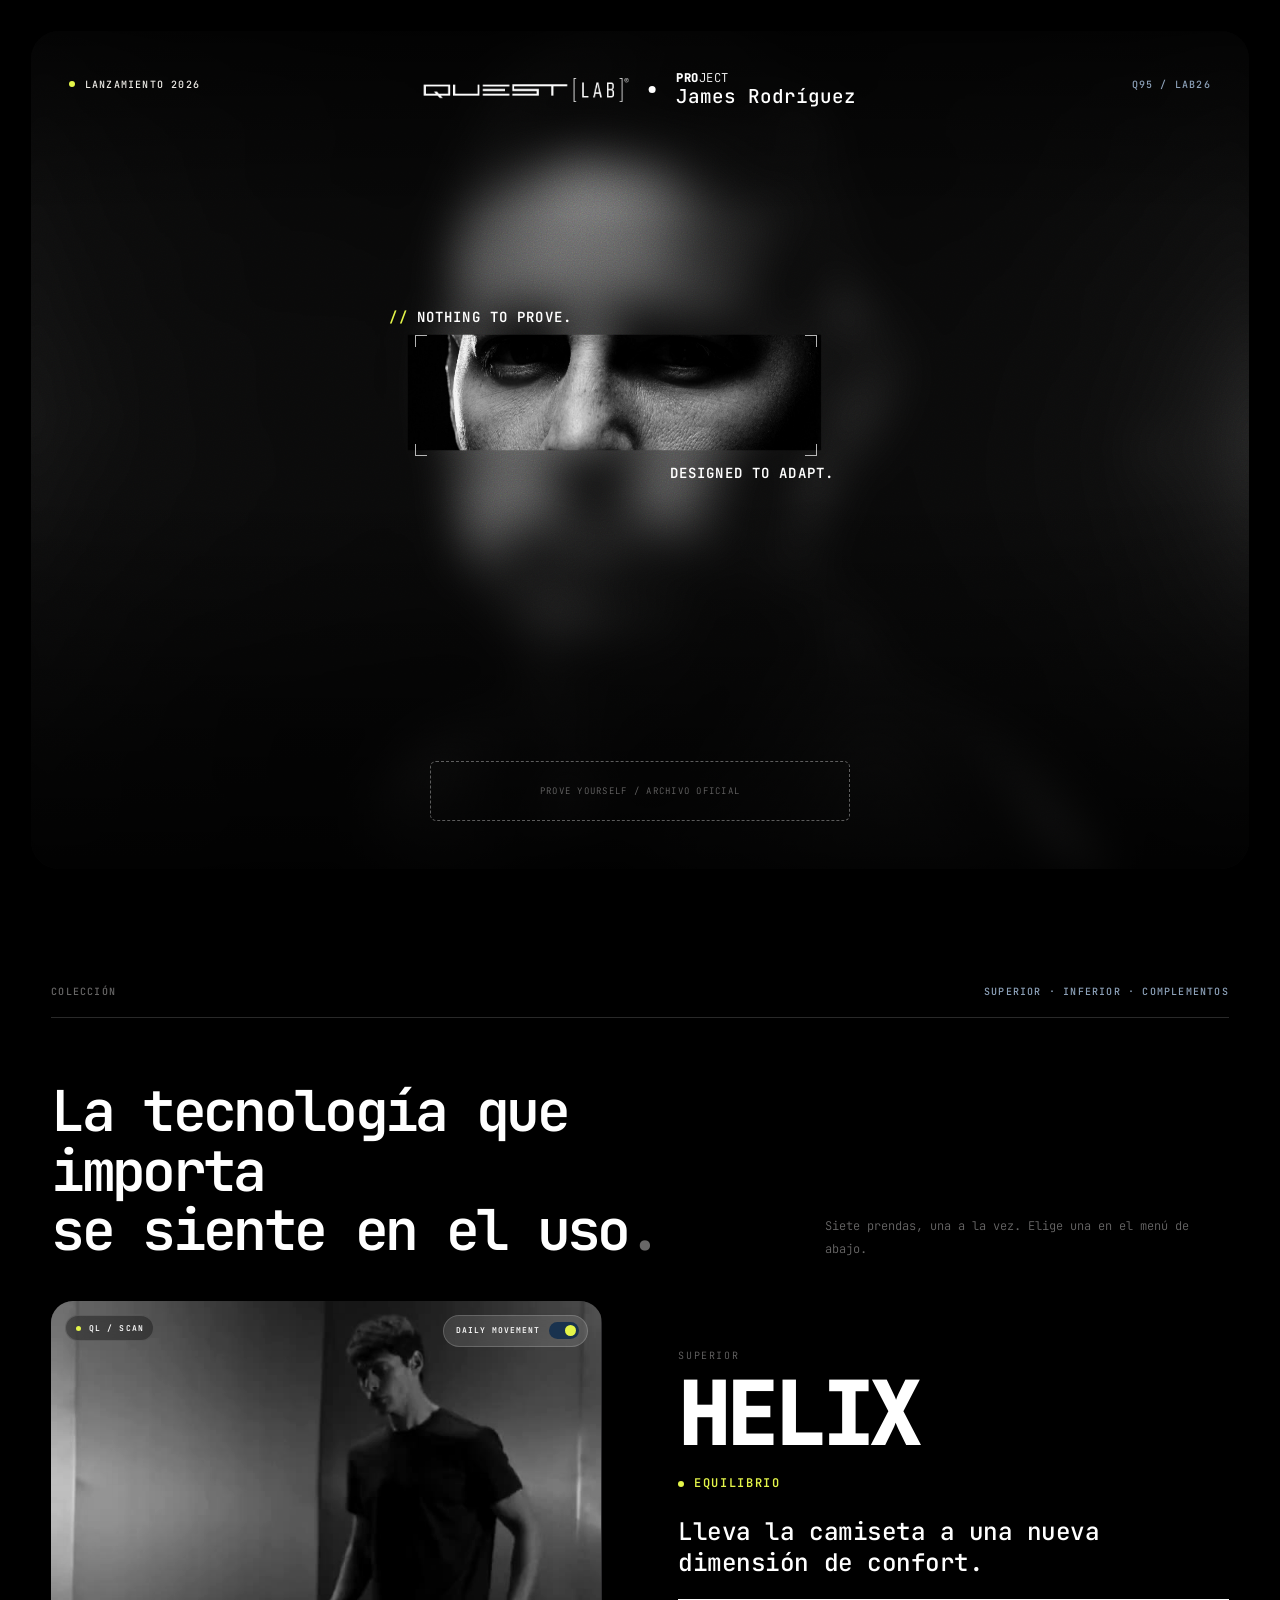
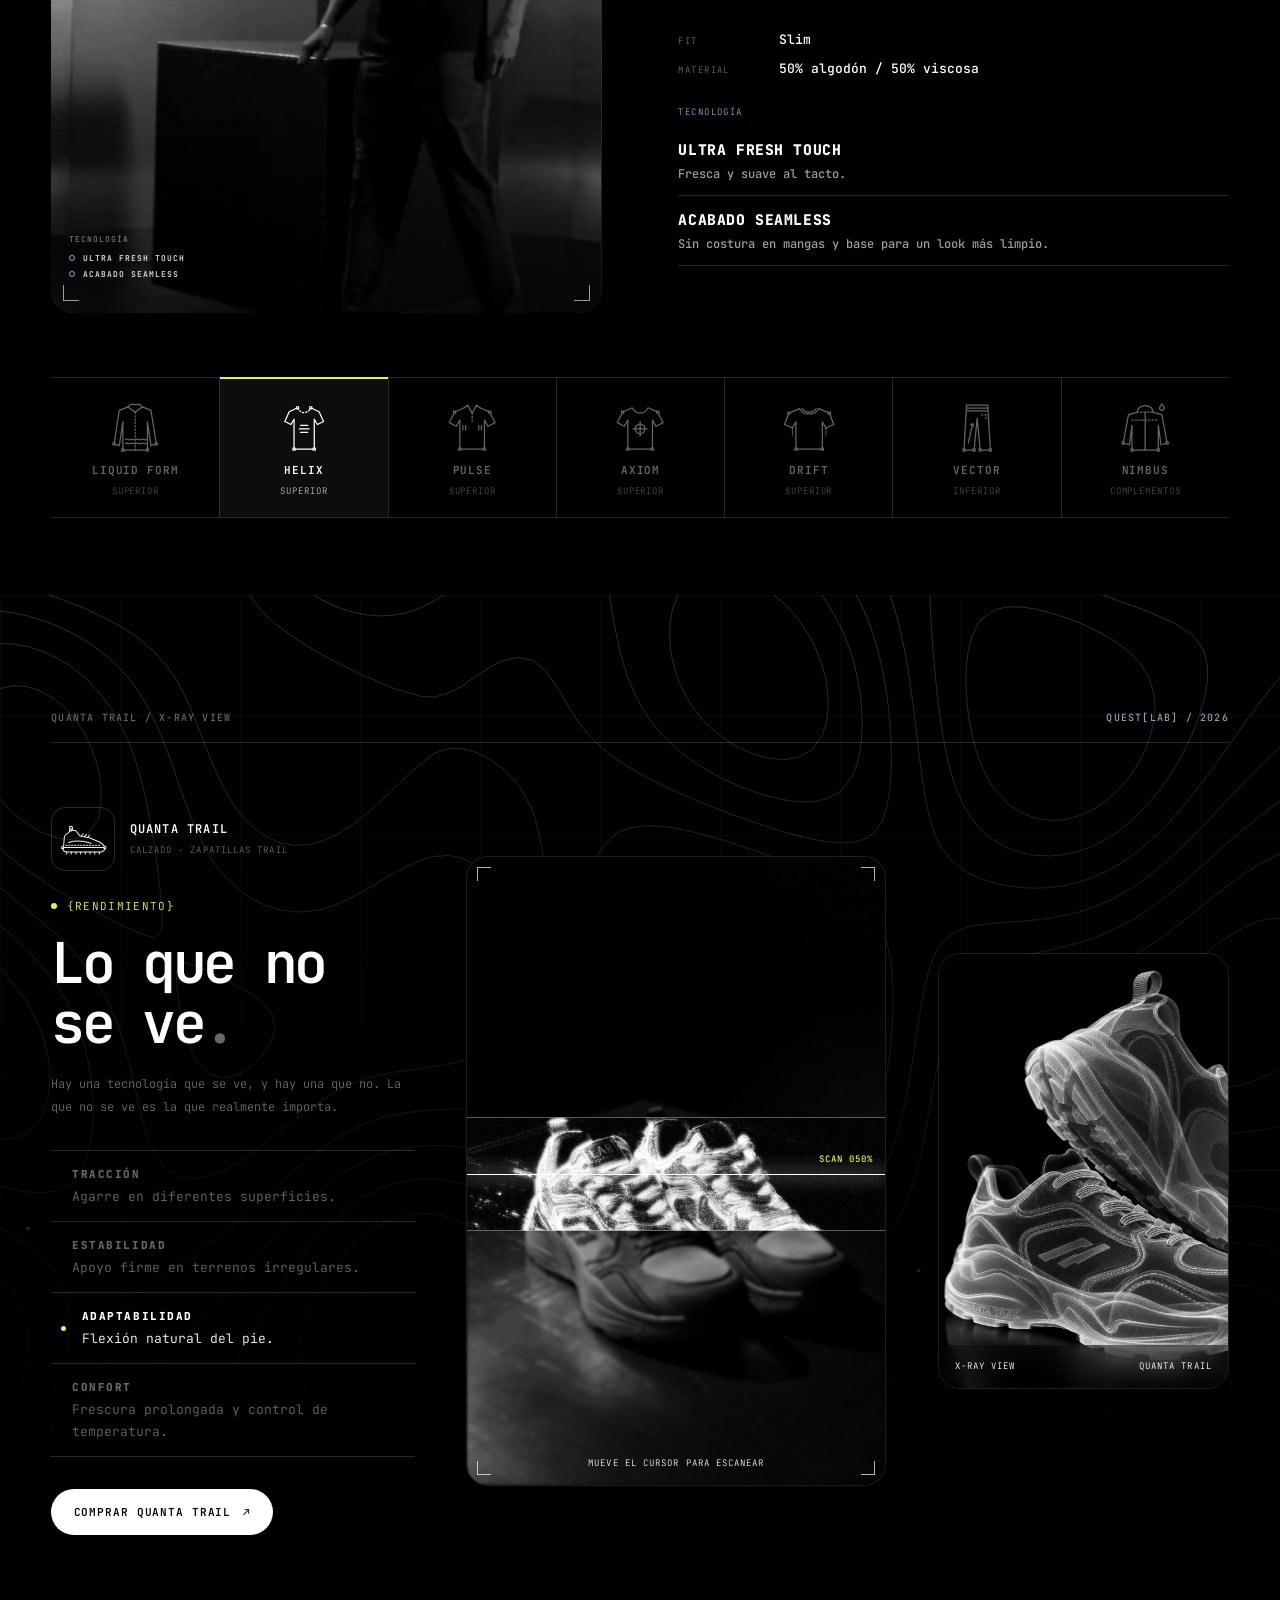
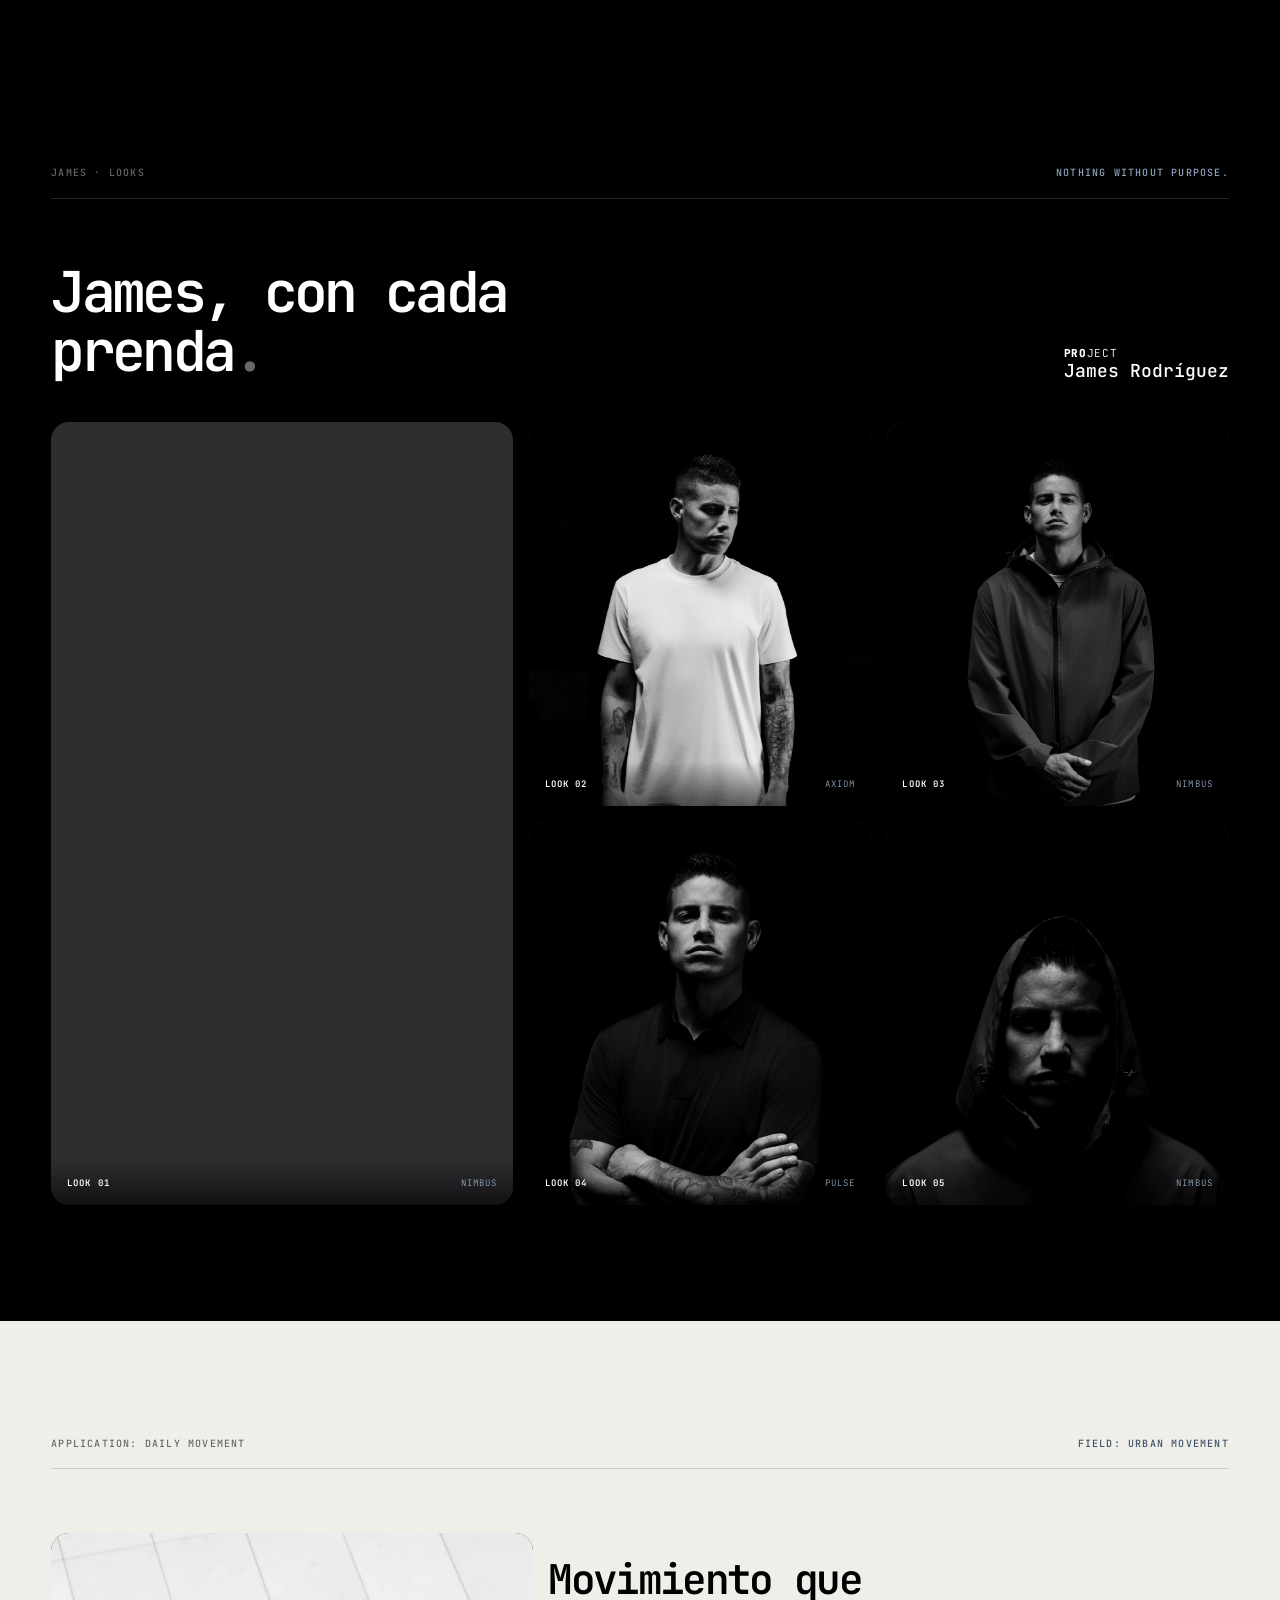
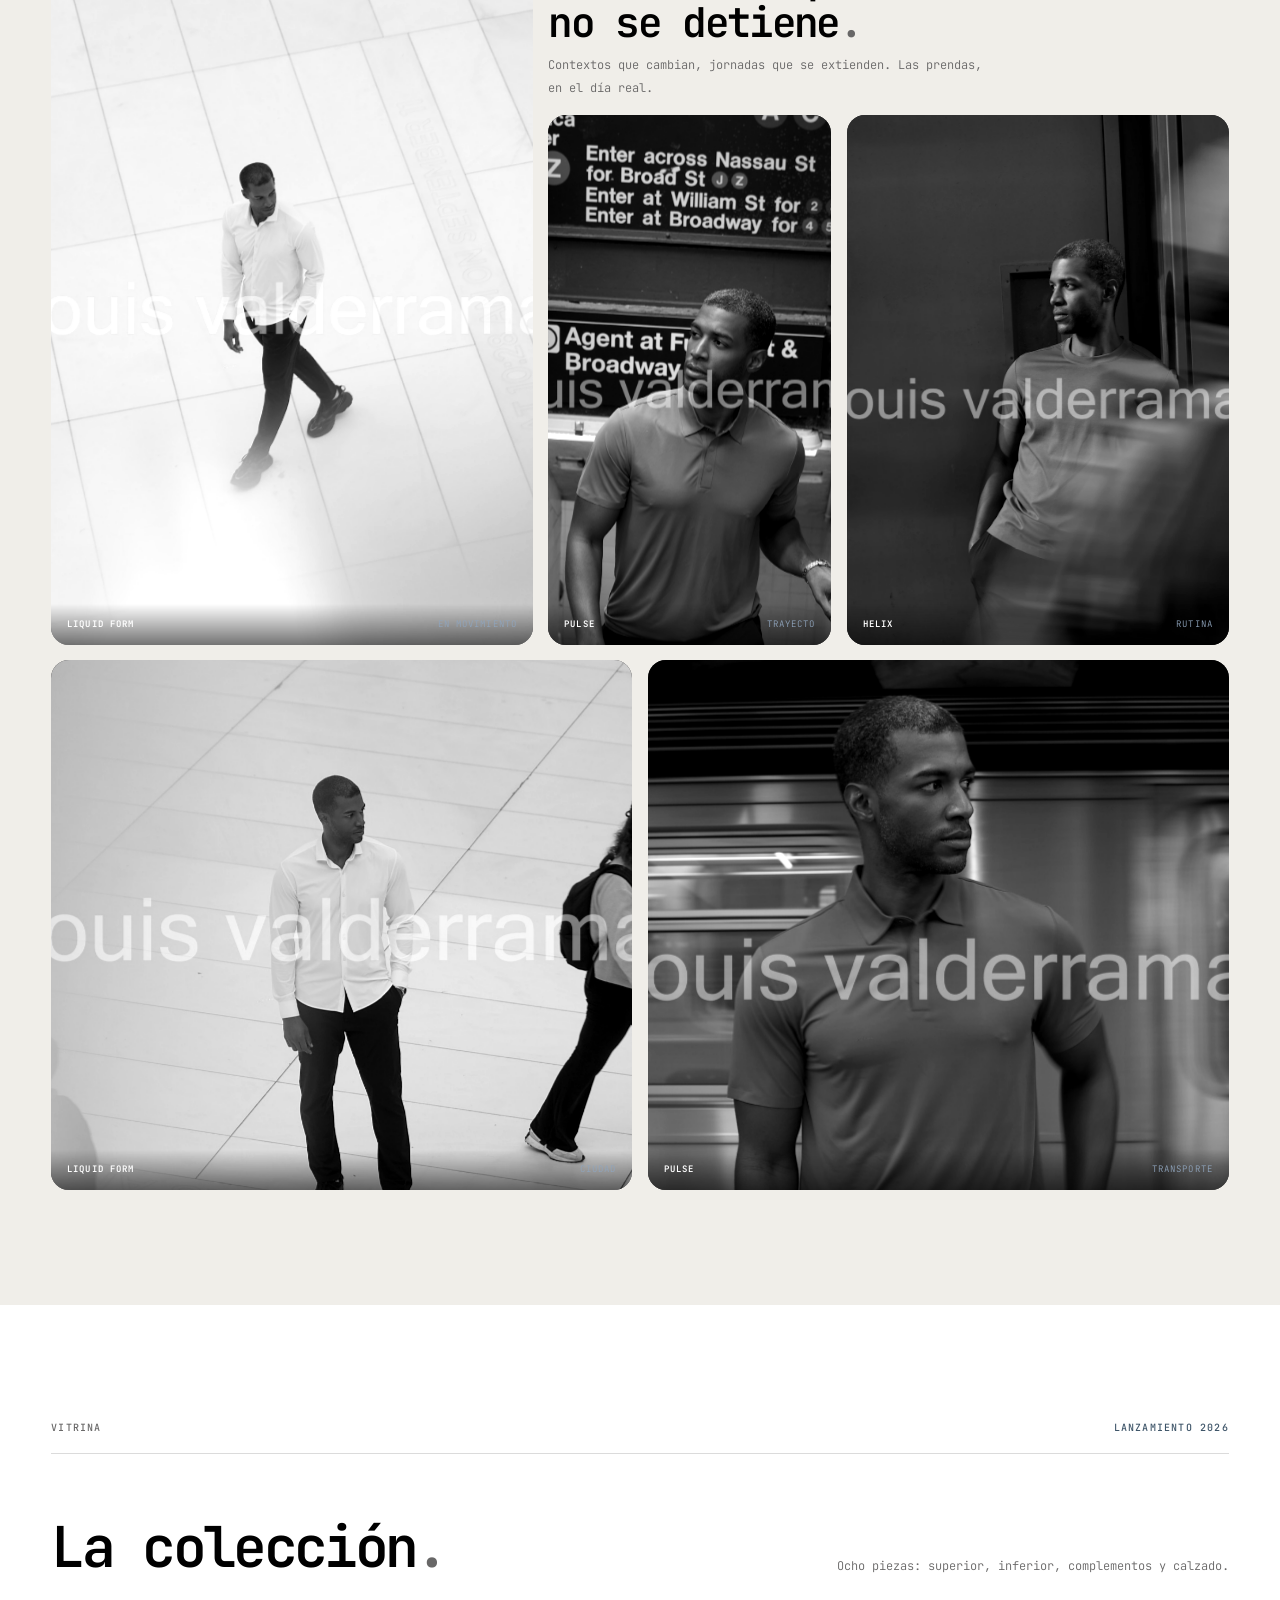
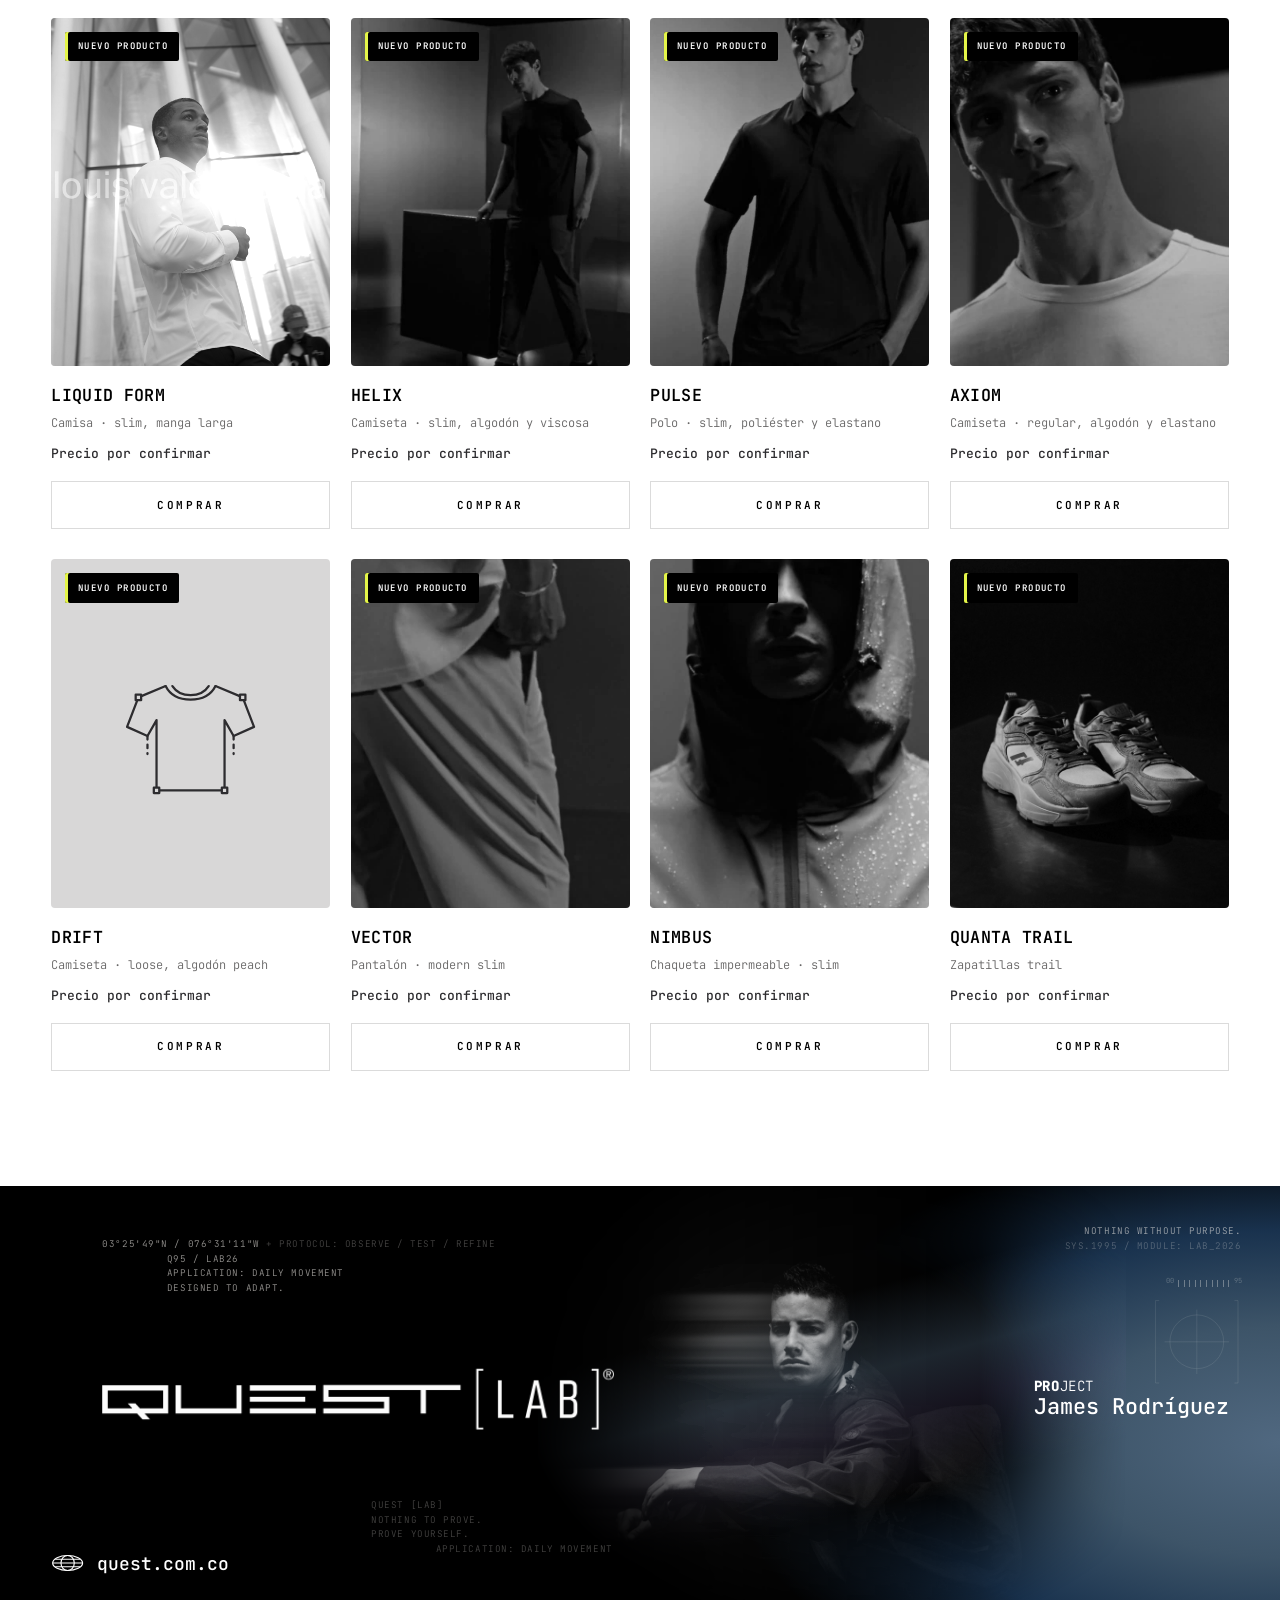
==== commit 9e668778: "Atributos oficiales de producto: fit, material y tecnologías por prenda Actualiza la ficha de la col" ====
--- a/index.html
+++ b/index.html
@@ -71,7 +71,7 @@
         <!-- Íconos propios QUEST[LAB]: línea fina + nodos cuadrados (diagramas técnicos del manual)
              + punteados de costura/medición. Cada ícono muestra la tecnología clave de su prenda. -->
         <svg width="0" height="0" style="position:absolute" aria-hidden="true" focusable="false">
-          <!-- LIQUID FORM · camisa manga larga: botones ocultos + algodón líquido -->
+          <!-- LIQUID FORM · camisa slim manga larga: Expand Motion 4-Way -->
           <symbol id="i-liquid" viewBox="0 0 64 64">
             <path d="M24 9 14 13 8 51l6 2 4-27v32h28V26l4 27 6-2-6-38-10-4"/>
             <path d="m24 9 3-3h10l3 3-8 6z"/>
@@ -91,7 +91,7 @@
             <rect class="node" style="fill: var(--node-fill, #000)" x="19.3" y="55.8" width="2.4" height="2.4"/><rect class="node" style="fill: var(--node-fill, #000)" x="42.3" y="55.8" width="2.4" height="2.4"/>
           </symbol>
 
-          <!-- PULSE · polo seamless: ventilación en pecho y escápulas -->
+          <!-- PULSE · polo slim: Light Motion + seamless -->
           <symbol id="i-pulse" viewBox="0 0 64 64">
             <path d="M23 10 12 15 6 27l8 4 4-7v33h28V24l4 7 8-4-6-12-11-5"/>
             <path d="m23 10 4-3 5 9 5-9 4 3"/>
@@ -130,7 +130,7 @@
             <rect class="node" style="fill: var(--node-fill, #000)" x="34.3" y="56.8" width="2.4" height="2.4"/><rect class="node" style="fill: var(--node-fill, #000)" x="45.8" y="56.8" width="2.4" height="2.4"/>
           </symbol>
 
-          <!-- NIMBUS · chaqueta cortavientos: capucha desmontable + termosellado + impermeable -->
+          <!-- NIMBUS · chaqueta slim: waterproof + costuras termoselladas -->
           <symbol id="i-nimbus" viewBox="0 0 64 64">
             <path d="M23 15c0-10 18-10 18 0l10 3 6 32-7 2-3-22v28H17V30l-3 22-7-2 6-32Z"/>
             <path class="dash" stroke-dasharray="1.6 2.2" d="M23 15h18"/>
@@ -169,7 +169,7 @@
                 <div class="pv-hud" aria-hidden="true">
                   <span class="hud-tag"><i class="lime-dot"></i>QL / SCAN</span>
                   <span class="hud-mode"><b>DAILY MOVEMENT</b><span class="hud-switch"><i></i></span></span>
-                  <ul class="hud-list"><li class="hud-list-title">TECNOLOGÍA</li><li style="--d:0.20s">ANTIFLUIDO</li><li style="--d:0.32s">ANTIARRUGAS</li><li style="--d:0.44s">BOTONES OCULTOS</li></ul>
+                  <ul class="hud-list"><li class="hud-list-title">TECNOLOGÍA</li><li style="--d:0.20s">EXPAND MOTION 4-WAY</li><li style="--d:0.32s">LIGHT MOTION</li><li style="--d:0.44s">PROTECTION</li></ul>
                   <span class="hud-corner tl"></span><span class="hud-corner br"></span>
                 </div>
               </div>
@@ -177,9 +177,10 @@
                 <p class="pv-cat">SUPERIOR</p>
                 <h3 class="pv-name">LIQUID FORM</h3>
                 <p class="pv-concept"><span class="lime-dot"></span>VERSATILIDAD</p>
-                <p class="pv-desc">Camisa manga larga de algodón líquido</p>
-                <p class="pv-label">TECNOLOGÍA</p>
-                <ul class="pv-attrs"><li>Antifluido</li><li>Antiarrugas</li><li>Ultra stretch</li><li>Botones ocultos</li></ul>
+                <p class="pv-desc">Redefine la experiencia de llevar una camisa.</p>
+                <dl class="pv-specs"><div><dt>FIT</dt><dd>Slim, manga larga</dd></div></dl>
+                <p class="pv-label">TECNOLOGÍA</p>
+                <ul class="pv-attrs"><li><b>EXPAND MOTION 4-WAY</b><span>Se mueve contigo con naturalidad.</span></li><li><b>LIGHT MOTION</b><span>Ligera y fresca.</span></li><li><b>PROTECTION</b><span>Impecable por más tiempo, con control de arrugas.</span></li></ul>
               </div>
             </article>
 
@@ -188,7 +189,7 @@
                 <div class="pv-hud" aria-hidden="true">
                   <span class="hud-tag"><i class="lime-dot"></i>QL / SCAN</span>
                   <span class="hud-mode"><b>DAILY MOVEMENT</b><span class="hud-switch"><i></i></span></span>
-                  <ul class="hud-list"><li class="hud-list-title">TECNOLOGÍA</li><li style="--d:0.20s">ANTIOLOR</li><li style="--d:0.32s">CONTROL DE HUMEDAD</li><li style="--d:0.44s">TACTO FRÍO</li></ul>
+                  <ul class="hud-list"><li class="hud-list-title">TECNOLOGÍA</li><li style="--d:0.20s">ULTRA FRESH TOUCH</li><li style="--d:0.32s">ACABADO SEAMLESS</li></ul>
                   <span class="hud-corner tl"></span><span class="hud-corner br"></span>
                 </div>
               </div>
@@ -196,9 +197,10 @@
                 <p class="pv-cat">SUPERIOR</p>
                 <h3 class="pv-name">HELIX</h3>
                 <p class="pv-concept"><span class="lime-dot"></span>EQUILIBRIO</p>
-                <p class="pv-desc">Fit slim, acabado seamless</p>
-                <p class="pv-label">TECNOLOGÍA</p>
-                <ul class="pv-attrs"><li>Antiolor</li><li>Control de humedad</li><li>Tacto frío</li></ul>
+                <p class="pv-desc">Lleva la camiseta a una nueva dimensión de confort.</p>
+                <dl class="pv-specs"><div><dt>FIT</dt><dd>Slim</dd></div><div><dt>MATERIAL</dt><dd>50% algodón / 50% viscosa</dd></div></dl>
+                <p class="pv-label">TECNOLOGÍA</p>
+                <ul class="pv-attrs"><li><b>ULTRA FRESH TOUCH</b><span>Fresca y suave al tacto.</span></li><li><b>ACABADO SEAMLESS</b><span>Sin costura en mangas y base para un look más limpio.</span></li></ul>
               </div>
             </article>
 
@@ -207,7 +209,7 @@
                 <div class="pv-hud" aria-hidden="true">
                   <span class="hud-tag"><i class="lime-dot"></i>QL / SCAN</span>
                   <span class="hud-mode"><b>DAILY MOVEMENT</b><span class="hud-switch"><i></i></span></span>
-                  <ul class="hud-list"><li class="hud-list-title">TECNOLOGÍA</li><li style="--d:0.20s">SIN COSTURA VISIBLE</li><li style="--d:0.32s">VENTILACIÓN</li><li style="--d:0.44s">PROTECCIÓN SOLAR</li></ul>
+                  <ul class="hud-list"><li class="hud-list-title">TECNOLOGÍA</li><li style="--d:0.20s">LIGHT MOTION</li><li style="--d:0.32s">ULTRA FRESH TOUCH</li><li style="--d:0.44s">PROTECTION</li><li style="--d:0.56s">ACABADO SEAMLESS</li></ul>
                   <span class="hud-corner tl"></span><span class="hud-corner br"></span>
                 </div>
               </div>
@@ -215,9 +217,10 @@
                 <p class="pv-cat">SUPERIOR</p>
                 <h3 class="pv-name">PULSE</h3>
                 <p class="pv-concept"><span class="lime-dot"></span>LIDERAZGO</p>
-                <p class="pv-desc">Polo seamless</p>
-                <p class="pv-label">TECNOLOGÍA</p>
-                <ul class="pv-attrs"><li>Sin costura visible</li><li>Antiarrugas</li><li>Ultra stretch</li><li>Ventilación en escápulas y pecho</li><li>Secado rápido</li><li>Protección solar</li></ul>
+                <p class="pv-desc">Reinterpreta el polo tradicional para el ritmo del día.</p>
+                <dl class="pv-specs"><div><dt>FIT</dt><dd>Slim</dd></div><div><dt>MATERIAL</dt><dd>92% poliéster / 8% elastano</dd></div></dl>
+                <p class="pv-label">TECNOLOGÍA</p>
+                <ul class="pv-attrs"><li><b>LIGHT MOTION</b><span>Tejido elástico y ultra ligero.</span></li><li><b>ULTRA FRESH TOUCH</b><span>Sensación fría y suave.</span></li><li><b>PROTECTION</b><span>Secado rápido y control de arrugas.</span></li><li><b>ACABADO SEAMLESS</b><span>Dobladillos sin costura y brandeo tono a tono.</span></li></ul>
               </div>
             </article>
 
@@ -226,7 +229,7 @@
                 <div class="pv-hud" aria-hidden="true">
                   <span class="hud-tag"><i class="lime-dot"></i>QL / SCAN</span>
                   <span class="hud-mode"><b>DAILY MOVEMENT</b><span class="hud-switch"><i></i></span></span>
-                  <ul class="hud-list"><li class="hud-list-title">TECNOLOGÍA</li><li style="--d:0.20s">ANTIPILLING</li><li style="--d:0.32s">NO SE DEFORMA</li></ul>
+                  <ul class="hud-list"><li class="hud-list-title">TECNOLOGÍA</li><li style="--d:0.20s">ULTRA MOTION</li><li style="--d:0.32s">ULTRA FRESH TOUCH</li><li style="--d:0.44s">ACABADO SEAMLESS</li></ul>
                   <span class="hud-corner tl"></span><span class="hud-corner br"></span>
                 </div>
               </div>
@@ -234,9 +237,10 @@
                 <p class="pv-cat">SUPERIOR</p>
                 <h3 class="pv-name">AXIOM</h3>
                 <p class="pv-concept"><span class="lime-dot"></span>PRECISIÓN</p>
-                <p class="pv-desc">Fit regular, acabado seamless</p>
-                <p class="pv-label">TECNOLOGÍA</p>
-                <ul class="pv-attrs"><li>Antipilling</li><li>Resistente (no se deforma)</li></ul>
+                <p class="pv-desc">Diseñada para una realidad en constante movimiento.</p>
+                <dl class="pv-specs"><div><dt>FIT</dt><dd>Regular</dd></div><div><dt>MATERIAL</dt><dd>88% algodón / 12% elastano</dd></div></dl>
+                <p class="pv-label">TECNOLOGÍA</p>
+                <ul class="pv-attrs"><li><b>ULTRA MOTION</b><span>Se estira contigo y vuelve a su forma.</span></li><li><b>ULTRA FRESH TOUCH</b><span>Algodón doble mercerizado, suave y fresco.</span></li><li><b>ACABADO SEAMLESS</b><span>Sin costura para una apariencia limpia y definida.</span></li></ul>
               </div>
             </article>
 
@@ -245,7 +249,7 @@
                 <div class="pv-hud" aria-hidden="true">
                   <span class="hud-tag"><i class="lime-dot"></i>QL / SCAN</span>
                   <span class="hud-mode"><b>DAILY MOVEMENT</b><span class="hud-switch"><i></i></span></span>
-                  <ul class="hud-list"><li class="hud-list-title">TECNOLOGÍA</li><li style="--d:0.20s">CUELLO 2X2 PESADO</li><li style="--d:0.32s">100% ALGODÓN PEACH · 300 G</li></ul>
+                  <ul class="hud-list"><li class="hud-list-title">TECNOLOGÍA</li><li style="--d:0.20s">SMOOTH FINISH</li><li style="--d:0.32s">SOFT TOUCH</li></ul>
                   <span class="hud-corner tl"></span><span class="hud-corner br"></span>
                 </div>
               </div>
@@ -253,9 +257,10 @@
                 <p class="pv-cat">SUPERIOR</p>
                 <h3 class="pv-name">DRIFT</h3>
                 <p class="pv-concept"><span class="lime-dot"></span>CONFORT CONSCIENTE</p>
-                <p class="pv-desc">Fit loose, <em class="hl">100%</em> algodón peach 300 g</p>
-                <p class="pv-label">TECNOLOGÍA</p>
-                <ul class="pv-attrs"><li>Estructura cómoda</li><li>Cuello 2x2 pesado</li></ul>
+                <p class="pv-desc">Redefine lo que se espera de una camiseta de algodón.</p>
+                <dl class="pv-specs"><div><dt>FIT</dt><dd>Loose</dd></div><div><dt>MATERIAL</dt><dd>100% algodón peach de alto gramaje</dd></div><div><dt>ACABADO</dt><dd>Cuello con costuras expuestas</dd></div></dl>
+                <p class="pv-label">TECNOLOGÍA</p>
+                <ul class="pv-attrs"><li><b>SMOOTH FINISH</b><span>Tela de alto gramaje que protege su estructura.</span></li><li><b>SOFT TOUCH</b><span>Algodón peach extra suave al tacto.</span></li></ul>
               </div>
             </article>
 
@@ -264,7 +269,7 @@
                 <div class="pv-hud" aria-hidden="true">
                   <span class="hud-tag"><i class="lime-dot"></i>QL / SCAN</span>
                   <span class="hud-mode"><b>DAILY MOVEMENT</b><span class="hud-switch"><i></i></span></span>
-                  <ul class="hud-list"><li class="hud-list-title">TECNOLOGÍA</li><li style="--d:0.20s">PRETINA ERGONÓMICA</li><li style="--d:0.32s">BOLSILLO OCULTO</li><li style="--d:0.44s">ANTIFLUIDO</li></ul>
+                  <ul class="hud-list"><li class="hud-list-title">TECNOLOGÍA</li><li style="--d:0.20s">ULTRA MOTION</li><li style="--d:0.32s">LIGHT MOTION</li><li style="--d:0.44s">PROTECTION</li></ul>
                   <span class="hud-corner tl"></span><span class="hud-corner br"></span>
                 </div>
               </div>
@@ -272,9 +277,10 @@
                 <p class="pv-cat">INFERIOR</p>
                 <h3 class="pv-name">VECTOR</h3>
                 <p class="pv-concept"><span class="lime-dot"></span>DISCIPLINA</p>
-                <p class="pv-desc">Pantalón stretch</p>
-                <p class="pv-label">TECNOLOGÍA</p>
-                <ul class="pv-attrs"><li>Antifluido</li><li>Pretina ergonómica</li><li>Termorregulación</li><li>Bolsillo oculto</li></ul>
+                <p class="pv-desc">Reinventa el pantalón de uso diario.</p>
+                <dl class="pv-specs"><div><dt>FIT</dt><dd>Modern Slim</dd></div><div><dt>MATERIAL</dt><dd>78% poliamida / 22% elastano</dd></div></dl>
+                <p class="pv-label">TECNOLOGÍA</p>
+                <ul class="pv-attrs"><li><b>ULTRA MOTION</b><span>Elástico en cada movimiento, sin perder su forma.</span></li><li><b>LIGHT MOTION</b><span>Tejido técnico ligero y cómodo.</span></li><li><b>PROTECTION</b><span>Secado rápido y control de arrugas.</span></li></ul>
               </div>
             </article>
 
@@ -283,7 +289,7 @@
                 <div class="pv-hud" aria-hidden="true">
                   <span class="hud-tag"><i class="lime-dot"></i>QL / SCAN</span>
                   <span class="hud-mode"><b>DAILY MOVEMENT</b><span class="hud-switch"><i></i></span></span>
-                  <ul class="hud-list"><li class="hud-list-title">TECNOLOGÍA</li><li style="--d:0.20s">CAPUCHA DESMONTABLE</li><li style="--d:0.32s">COSTURAS TERMOSELLADAS</li><li style="--d:0.44s">IMPERMEABLE</li></ul>
+                  <ul class="hud-list"><li class="hud-list-title">TECNOLOGÍA</li><li style="--d:0.20s">WATERPROOF</li><li style="--d:0.32s">PROTECTION</li><li style="--d:0.44s">SOFT SHELL</li></ul>
                   <span class="hud-corner tl"></span><span class="hud-corner br"></span>
                 </div>
               </div>
@@ -291,9 +297,10 @@
                 <p class="pv-cat">COMPLEMENTOS</p>
                 <h3 class="pv-name">NIMBUS</h3>
                 <p class="pv-concept"><span class="lime-dot"></span>VISIÓN</p>
-                <p class="pv-desc">Chaqueta smart cortavientos</p>
-                <p class="pv-label">TECNOLOGÍA</p>
-                <ul class="pv-attrs"><li>Costuras termoselladas</li><li>Regulación térmica</li><li>Capucha desmontable</li><li>Impermeable</li></ul>
+                <p class="pv-desc">La verdadera innovación no siempre está a la vista.</p>
+                <dl class="pv-specs"><div><dt>FIT</dt><dd>Slim</dd></div><div><dt>MATERIAL</dt><dd>100% poliéster técnico</dd></div></dl>
+                <p class="pv-label">TECNOLOGÍA</p>
+                <ul class="pv-attrs"><li><b>WATERPROOF</b><span>100% impermeable con costuras termoselladas.</span></li><li><b>PROTECTION</b><span>Te protege del viento y seca rápido.</span></li><li><b>SOFT SHELL</b><span>Tejido técnico ligero y fácil de llevar.</span></li></ul>
               </div>
             </article>
           </div>
@@ -326,11 +333,10 @@
               <h2 id="xray-title" class="title reveal">Lo que no<br>se ve<span class="period">.</span></h2>
               <p class="lead-sm reveal">Hay una tecnología que se ve, y hay una que no. La que no se ve es la que realmente importa.</p>
               <ol class="xray-list" data-xray-list>
-                <li>Estabilidad</li>
-                <li>Tracción</li>
-                <li>Adaptación natural al pie</li>
-                <li>Frescura prolongada</li>
-                <li>Control de temperatura</li>
+                <li><em><b>TRACCIÓN</b>Agarre en diferentes superficies.</em></li>
+                <li><em><b>ESTABILIDAD</b>Apoyo firme en terrenos irregulares.</em></li>
+                <li><em><b>ADAPTABILIDAD</b>Flexión natural del pie.</em></li>
+                <li><em><b>CONFORT</b>Frescura prolongada y control de temperatura.</em></li>
               </ol>
               <!-- Call to action de compra. URL de la tienda PENDIENTE: reemplazar href="#" por el enlace real -->
               <a class="btn btn-solid xray-buy reveal" href="#" data-buy="quanta-trail">COMPRAR QUANTA TRAIL <span aria-hidden="true">↗</span></a>
@@ -459,43 +465,43 @@
           <div class="vt-grid">
             <article class="vt-card reveal">
               <div class="vt-media"><img src="assets/fotos/liquid-form-provisional.jpg" alt="Camisa LIQUID FORM (foto provisional)" loading="lazy"><span class="vt-badge">NUEVO PRODUCTO</span></div>
-              <h3>LIQUID FORM</h3><p class="vt-sub">Camisa manga larga · algodón líquido</p>
+              <h3>LIQUID FORM</h3><p class="vt-sub">Camisa · slim, manga larga</p>
               <p class="vt-price">Precio por confirmar</p>
               <a class="vt-buy" href="#" data-buy="liquid-form">COMPRAR</a>
             </article>
             <article class="vt-card reveal">
               <div class="vt-media"><img src="assets/video/helix-clean.jpg" alt="Camiseta HELIX" loading="lazy"><span class="vt-badge">NUEVO PRODUCTO</span></div>
-              <h3>HELIX</h3><p class="vt-sub">Camiseta · fit slim, seamless</p>
+              <h3>HELIX</h3><p class="vt-sub">Camiseta · slim, algodón y viscosa</p>
               <p class="vt-price">Precio por confirmar</p>
               <a class="vt-buy" href="#" data-buy="helix">COMPRAR</a>
             </article>
             <article class="vt-card reveal">
               <div class="vt-media"><img src="assets/video/pulse-clean.jpg" alt="Polo PULSE" loading="lazy"><span class="vt-badge">NUEVO PRODUCTO</span></div>
-              <h3>PULSE</h3><p class="vt-sub">Polo seamless</p>
+              <h3>PULSE</h3><p class="vt-sub">Polo · slim, poliéster y elastano</p>
               <p class="vt-price">Precio por confirmar</p>
               <a class="vt-buy" href="#" data-buy="pulse">COMPRAR</a>
             </article>
             <article class="vt-card reveal">
               <div class="vt-media"><img src="assets/video/axiom-clean.jpg" alt="Camiseta AXIOM" loading="lazy"><span class="vt-badge">NUEVO PRODUCTO</span></div>
-              <h3>AXIOM</h3><p class="vt-sub">Camiseta · fit regular, seamless</p>
+              <h3>AXIOM</h3><p class="vt-sub">Camiseta · regular, algodón y elastano</p>
               <p class="vt-price">Precio por confirmar</p>
               <a class="vt-buy" href="#" data-buy="axiom">COMPRAR</a>
             </article>
             <article class="vt-card reveal">
               <div class="vt-media"><div class="vt-illus"><svg><use href="#i-drift"/></svg></div><span class="vt-badge">NUEVO PRODUCTO</span></div>
-              <h3>DRIFT</h3><p class="vt-sub">Camiseta · fit loose, algodón peach 300 g</p>
+              <h3>DRIFT</h3><p class="vt-sub">Camiseta · loose, algodón peach</p>
               <p class="vt-price">Precio por confirmar</p>
               <a class="vt-buy" href="#" data-buy="drift">COMPRAR</a>
             </article>
             <article class="vt-card reveal">
               <div class="vt-media"><img src="assets/video/vector-clean.jpg" alt="Pantalón VECTOR" loading="lazy"><span class="vt-badge">NUEVO PRODUCTO</span></div>
-              <h3>VECTOR</h3><p class="vt-sub">Pantalón stretch</p>
+              <h3>VECTOR</h3><p class="vt-sub">Pantalón · modern slim</p>
               <p class="vt-price">Precio por confirmar</p>
               <a class="vt-buy" href="#" data-buy="vector">COMPRAR</a>
             </article>
             <article class="vt-card reveal">
               <div class="vt-media"><img src="assets/video/nimbus-clean.jpg" alt="Chaqueta NIMBUS" loading="lazy"><span class="vt-badge">NUEVO PRODUCTO</span></div>
-              <h3>NIMBUS</h3><p class="vt-sub">Chaqueta smart cortavientos</p>
+              <h3>NIMBUS</h3><p class="vt-sub">Chaqueta impermeable · slim</p>
               <p class="vt-price">Precio por confirmar</p>
               <a class="vt-buy" href="#" data-buy="nimbus">COMPRAR</a>
             </article>
--- a/styles.css
+++ b/styles.css
@@ -731,6 +731,19 @@
 .ls-item figcaption span:last-child, .look figcaption span:last-child { color: var(--blue-soft); }
 /* Vitrina: el botón de compra se rellena en azul profundo */
 .vt-buy:hover { background: var(--blue-deep); border-color: var(--blue-deep); color: var(--white); }
+
+/* =========================================================
+   FICHA OFICIAL DE CADA PRENDA — fit / material + tecnologías con su beneficio
+   ========================================================= */
+.pv-specs { margin: 0 0 1.6rem; display: grid; gap: 0.45rem; }
+.pv-specs div { display: grid; grid-template-columns: 5.5rem 1fr; gap: 0.8rem; align-items: baseline; }
+.pv-specs dt { font-size: 9px; letter-spacing: 0.16em; color: var(--gargoyle); }
+.pv-specs dd { margin: 0; font-size: 13px; font-weight: 500; }
+.pv-attrs li { display: grid; gap: 0.25rem; }
+.pv-attrs li b { font-size: clamp(13px, 1.15vw, 15px); font-weight: 700; letter-spacing: 0.04em; }
+.pv-attrs li span { font-size: 12px; font-weight: 400; color: rgba(255,255,255,.62); line-height: 1.4; }
+.xray-list li em { display: grid; gap: 0.2rem; font-style: normal; }
+.xray-list li em b { font-size: 11px; letter-spacing: 0.14em; font-weight: 700; }
 
 /* =========================================================
    FONDO TOPOGRÁFICO (referente IMG_3052)
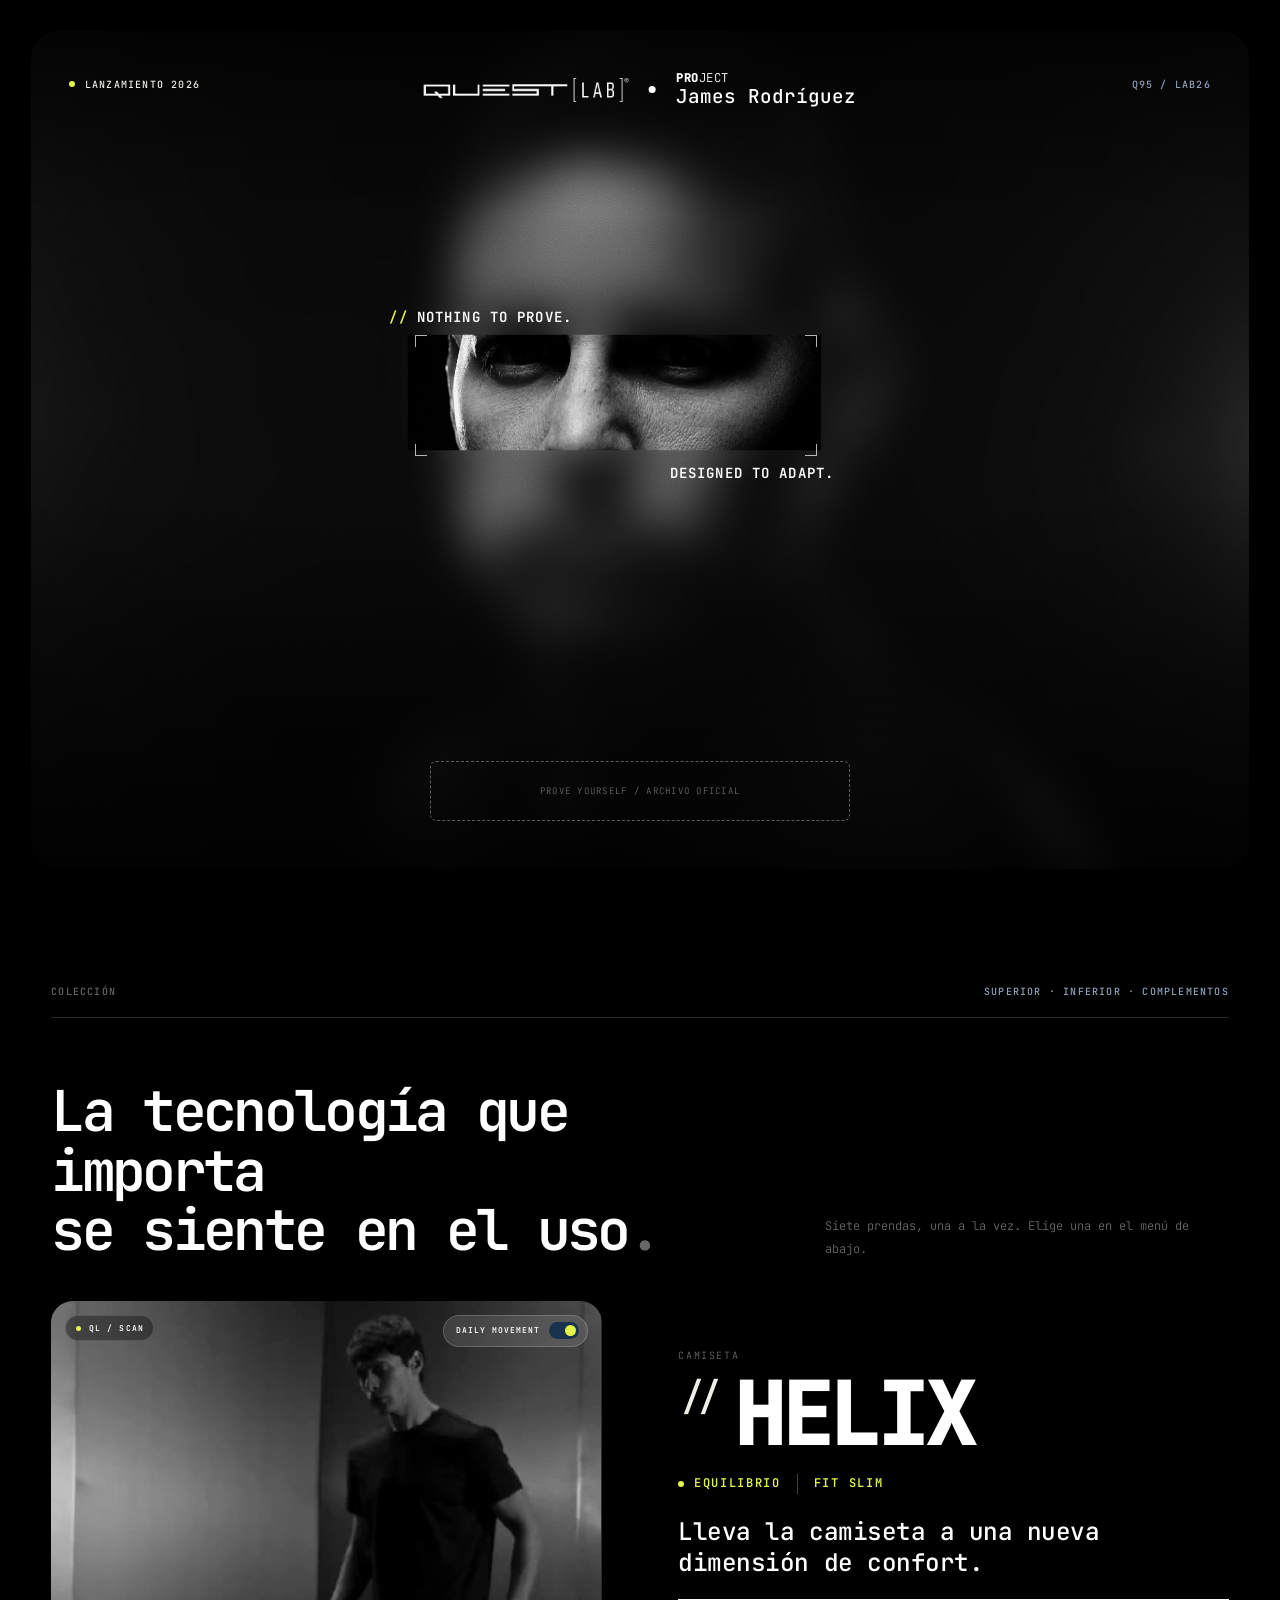
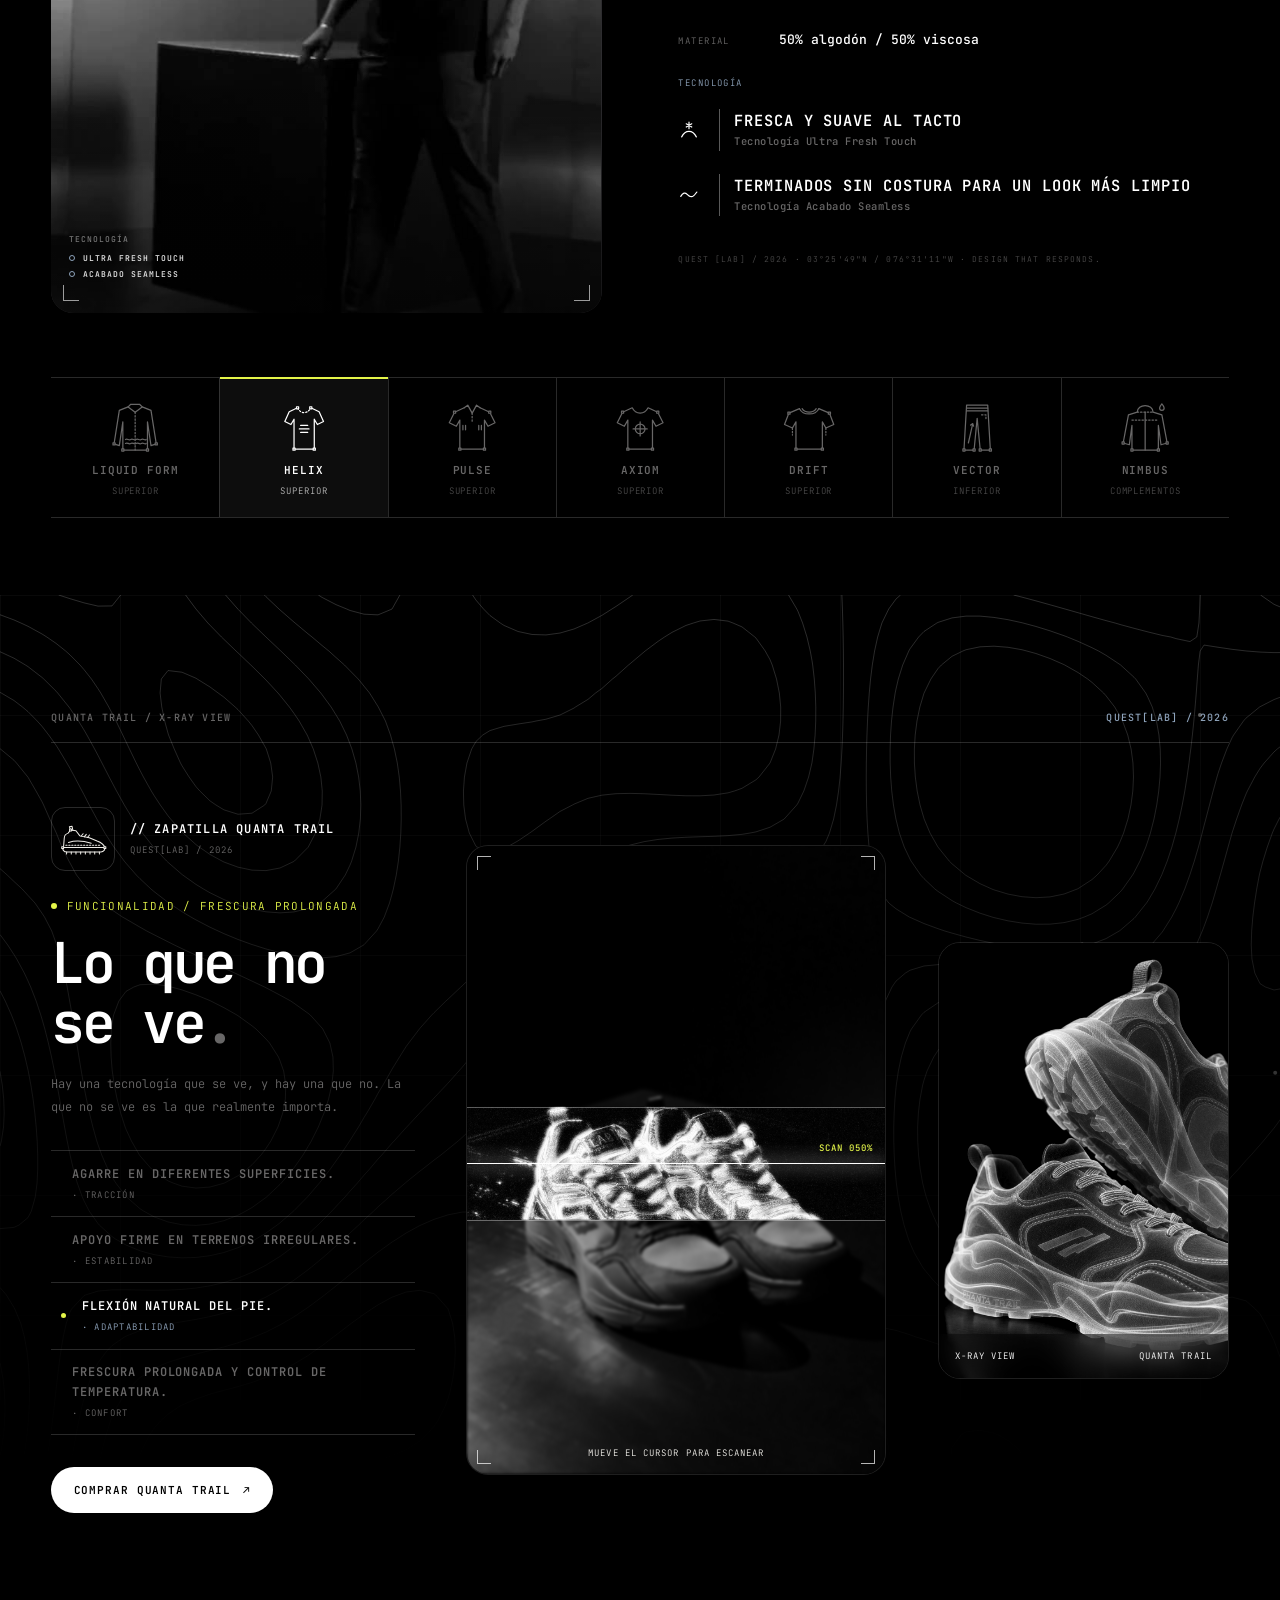
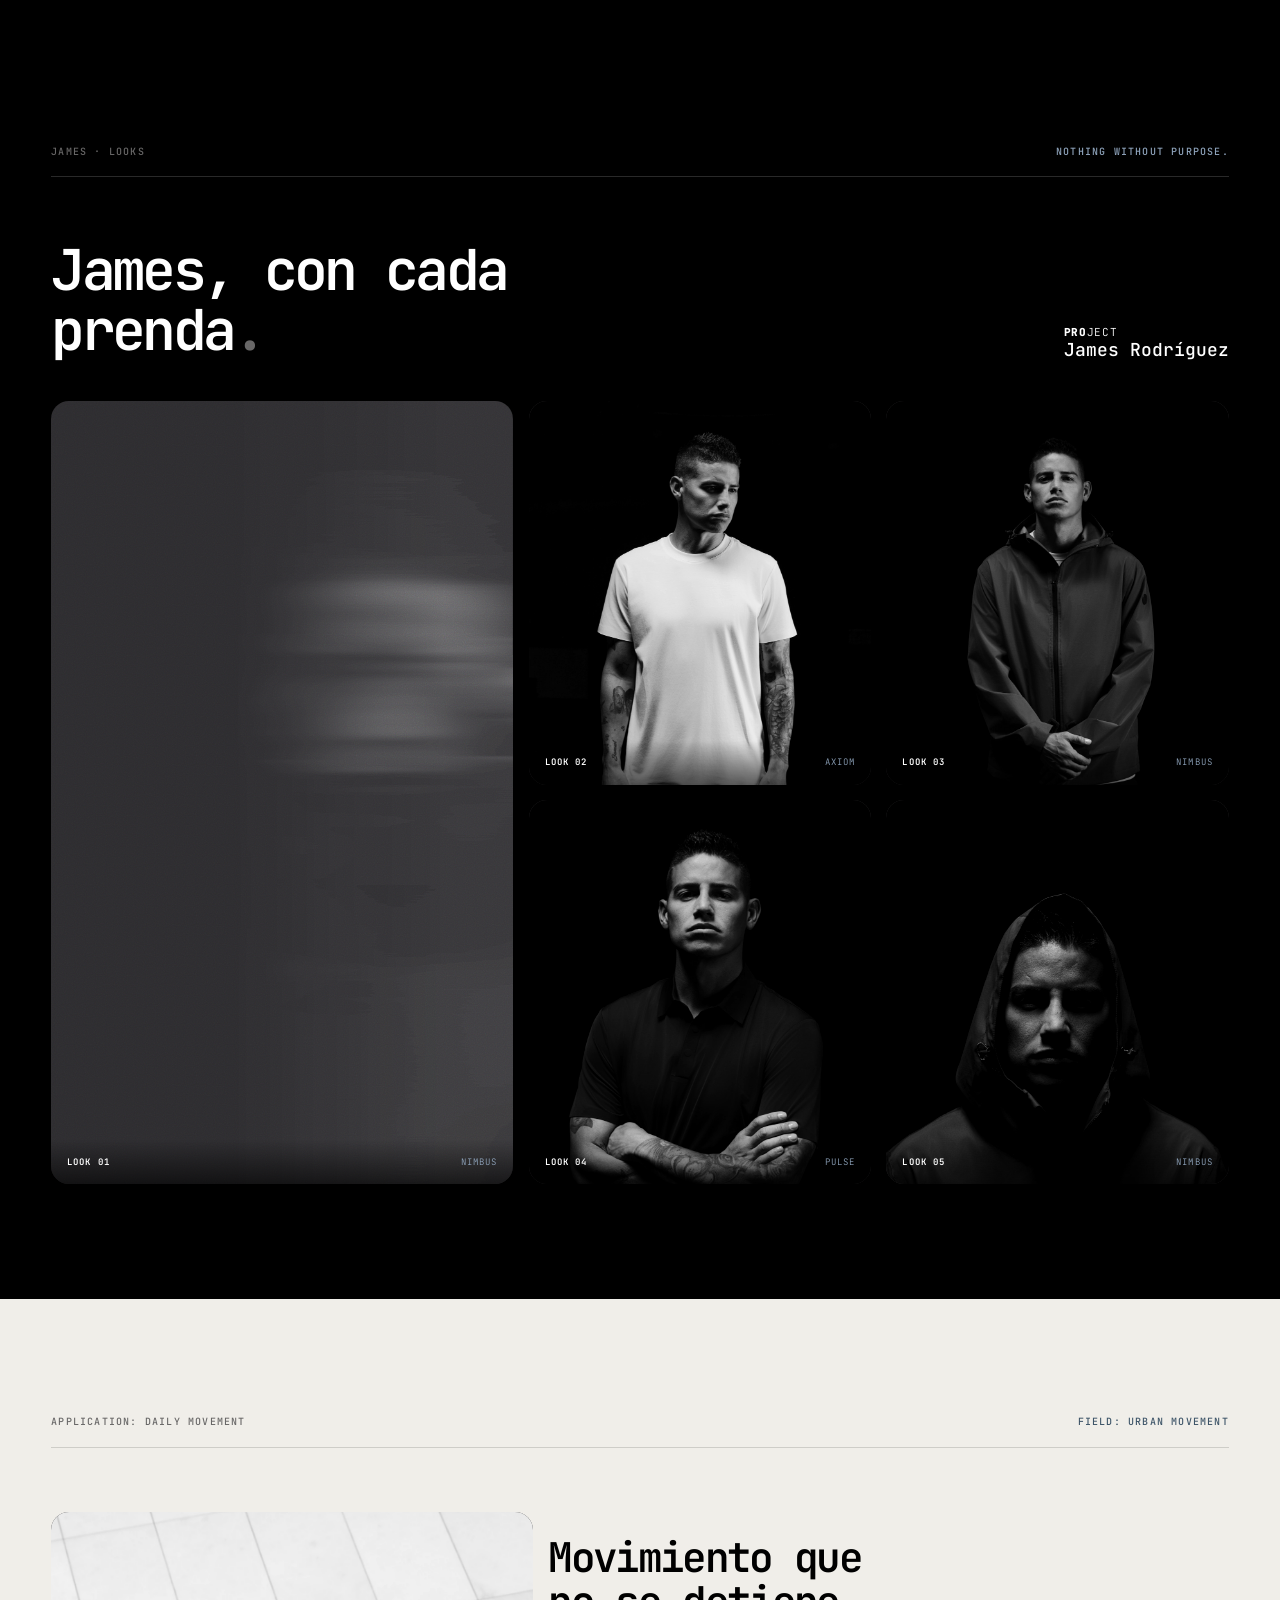
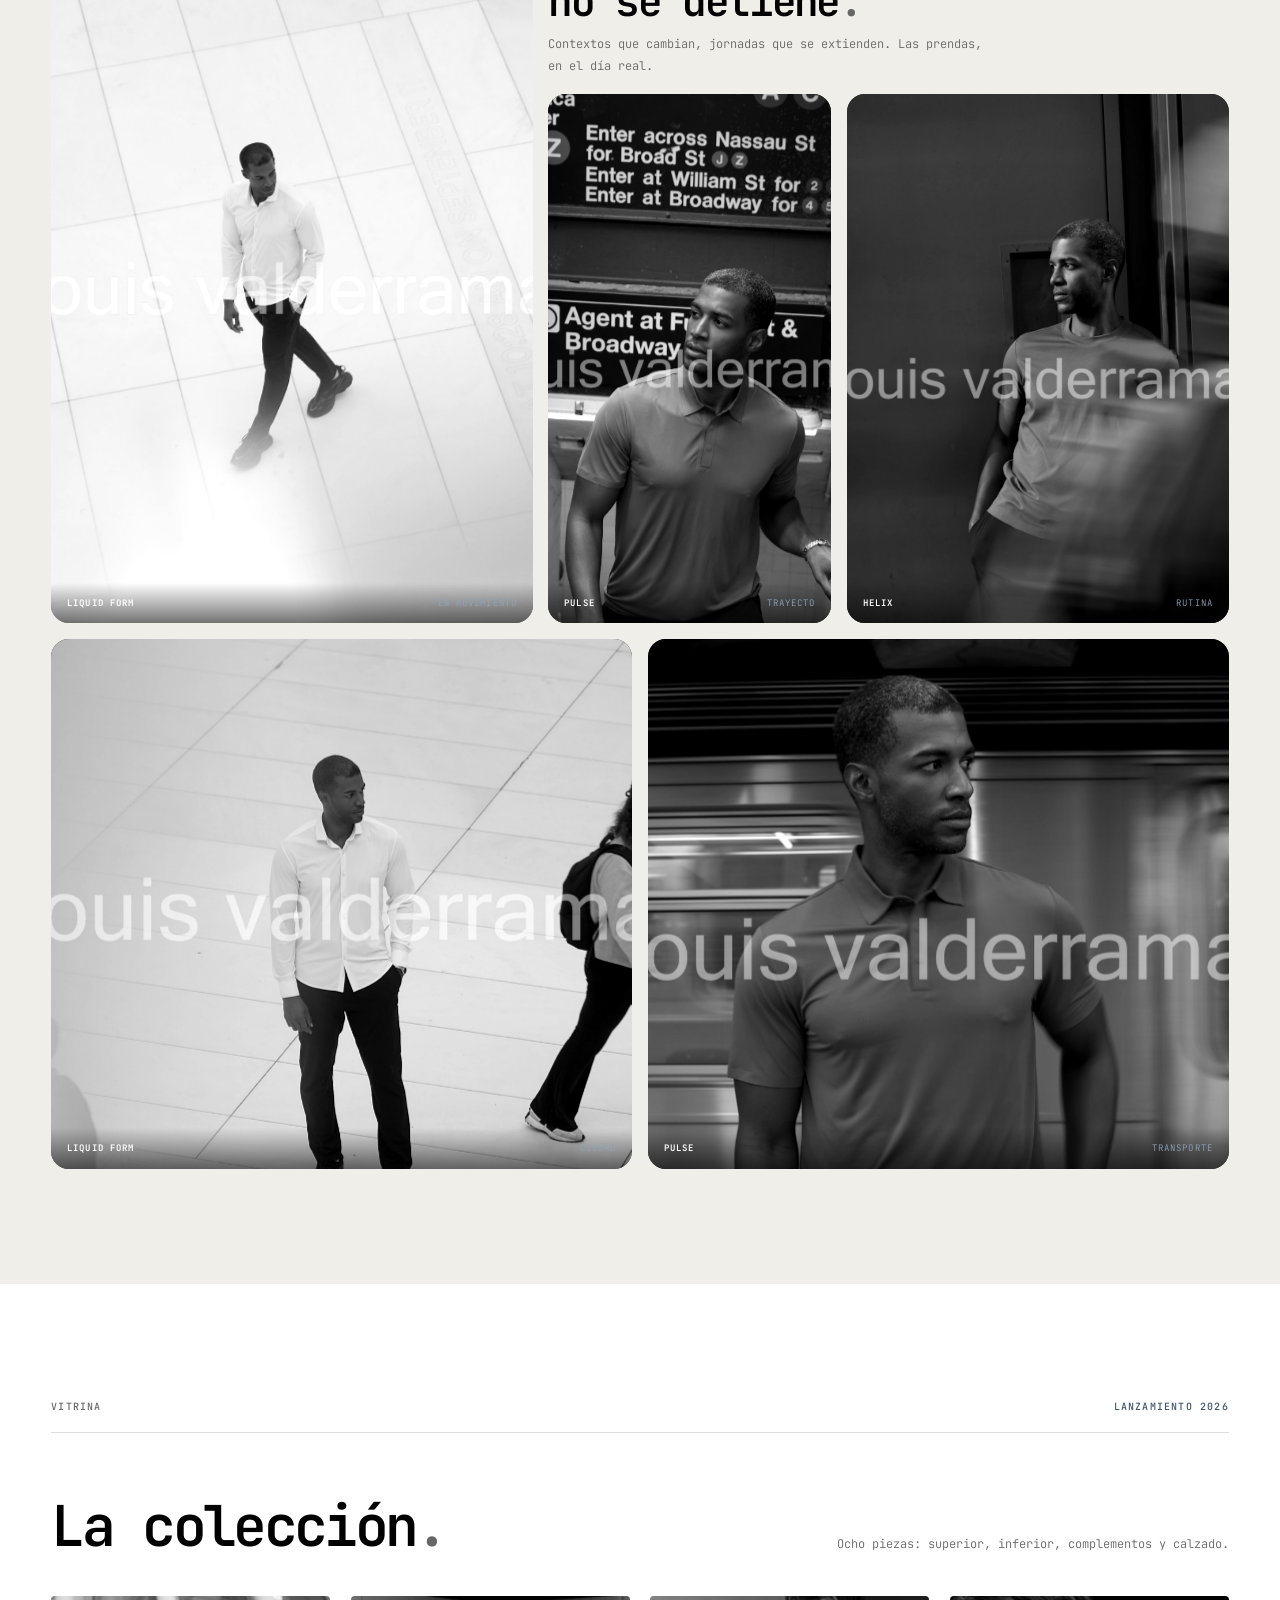
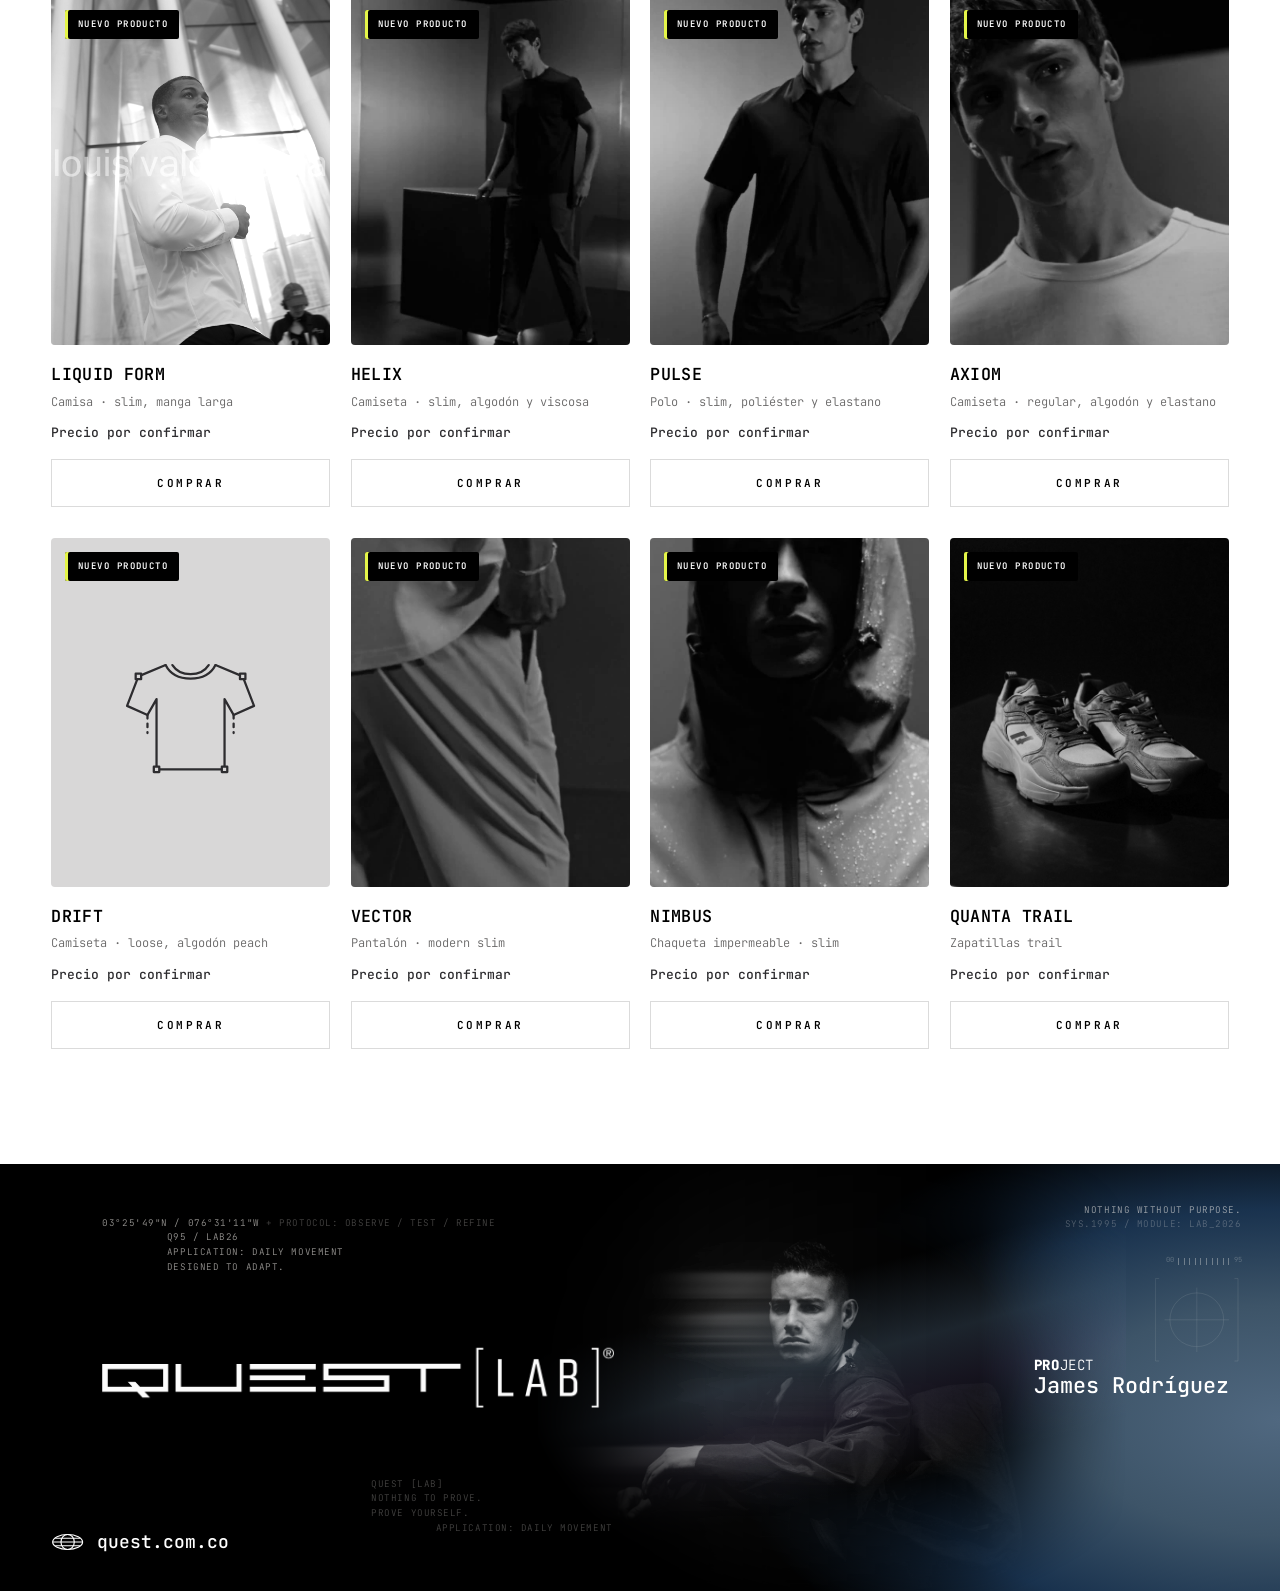
==== commit a40e9496: "Estilo de las piezas oficiales en colección y Quanta Trail Nombre con //, fit en lima, beneficio pri" ====
--- a/index.html
+++ b/index.html
@@ -152,6 +152,13 @@
             <rect class="node" style="fill: var(--node-fill, #000)" x="4.8" y="41.8" width="2.4" height="2.4"/><rect class="node" style="fill: var(--node-fill, #000)" x="58.8" y="41.8" width="2.4" height="2.4"/>
             <rect class="node" style="fill: var(--node-fill, #000)" x="14.8" y="19.3" width="2.4" height="2.4"/>
           </symbol>
+          <!-- Íconos de TECNOLOGÍA (estilo de las piezas oficiales) -->
+          <symbol id="t-fresh" viewBox="0 0 24 24"><path d="M12 3.5v7M9 5.2l6 3.6M9 8.8l6-3.6"/><path d="M4 19.5c2-4 5-6 8-6s6 2 8 6"/></symbol>
+          <symbol id="t-seamless" viewBox="0 0 24 24"><path d="M3 13.5c2.2-4 4.8-4.6 7-2.2s4.8 3.6 7.2 1.4c1.4-1.3 2.4-2.9 3.3-3.9"/></symbol>
+          <symbol id="t-motion" viewBox="0 0 24 24"><path d="M5 6l6 6-6 6M11 6l6 6-6 6"/></symbol>
+          <symbol id="t-protect" viewBox="0 0 24 24"><path d="M12 3.5 18.5 6v5c0 4.6-2.8 7.8-6.5 9.5C8.3 18.8 5.5 15.6 5.5 11V6Z"/></symbol>
+          <symbol id="t-water" viewBox="0 0 24 24"><path d="M12 4.5 20 19H4Z"/></symbol>
+          <symbol id="t-soft" viewBox="0 0 24 24"><path d="M12 3v7.5M9.2 8l2.8 2.8L14.8 8"/><path d="M4 14.5c2.7-1.6 5.3-1.6 8 0s5.3 1.6 8 0M4 17.8c2.7-1.6 5.3-1.6 8 0s5.3 1.6 8 0M4 21h16"/></symbol>
         </svg>
 
         <div class="wrap">
@@ -174,13 +181,13 @@
                 </div>
               </div>
               <div class="pv-info">
-                <p class="pv-cat">SUPERIOR</p>
-                <h3 class="pv-name">LIQUID FORM</h3>
-                <p class="pv-concept"><span class="lime-dot"></span>VERSATILIDAD</p>
+                <p class="pv-cat">CAMISA</p>
+                <h3 class="pv-name"><span class="pv-slash">//</span>LIQUID FORM</h3>
+                <p class="pv-concept"><span class="lime-dot"></span>VERSATILIDAD<span class="pv-fit">FIT SLIM · MANGA LARGA</span></p>
                 <p class="pv-desc">Redefine la experiencia de llevar una camisa.</p>
-                <dl class="pv-specs"><div><dt>FIT</dt><dd>Slim, manga larga</dd></div></dl>
-                <p class="pv-label">TECNOLOGÍA</p>
-                <ul class="pv-attrs"><li><b>EXPAND MOTION 4-WAY</b><span>Se mueve contigo con naturalidad.</span></li><li><b>LIGHT MOTION</b><span>Ligera y fresca.</span></li><li><b>PROTECTION</b><span>Impecable por más tiempo, con control de arrugas.</span></li></ul>
+                <p class="pv-label">TECNOLOGÍA</p>
+                <ul class="pv-attrs"><li><svg class="ti" aria-hidden="true"><use href="#t-motion"/></svg><div><b>SE MUEVE CONTIGO CON NATURALIDAD</b><span>Tecnología Expand Motion 4-Way</span></div></li><li><svg class="ti" aria-hidden="true"><use href="#t-motion"/></svg><div><b>LIGERA Y FRESCA</b><span>Tecnología Light Motion</span></div></li><li><svg class="ti" aria-hidden="true"><use href="#t-protect"/></svg><div><b>IMPECABLE POR MÁS TIEMPO, CON CONTROL DE ARRUGAS</b><span>Tecnología Protection</span></div></li></ul>
+                <p class="pv-meta">QUEST [LAB] / 2026 · 03°25'49"N / 076°31'11"W · DESIGN THAT RESPONDS.</p>
               </div>
             </article>
 
@@ -194,13 +201,14 @@
                 </div>
               </div>
               <div class="pv-info">
-                <p class="pv-cat">SUPERIOR</p>
-                <h3 class="pv-name">HELIX</h3>
-                <p class="pv-concept"><span class="lime-dot"></span>EQUILIBRIO</p>
+                <p class="pv-cat">CAMISETA</p>
+                <h3 class="pv-name"><span class="pv-slash">//</span>HELIX</h3>
+                <p class="pv-concept"><span class="lime-dot"></span>EQUILIBRIO<span class="pv-fit">FIT SLIM</span></p>
                 <p class="pv-desc">Lleva la camiseta a una nueva dimensión de confort.</p>
-                <dl class="pv-specs"><div><dt>FIT</dt><dd>Slim</dd></div><div><dt>MATERIAL</dt><dd>50% algodón / 50% viscosa</dd></div></dl>
-                <p class="pv-label">TECNOLOGÍA</p>
-                <ul class="pv-attrs"><li><b>ULTRA FRESH TOUCH</b><span>Fresca y suave al tacto.</span></li><li><b>ACABADO SEAMLESS</b><span>Sin costura en mangas y base para un look más limpio.</span></li></ul>
+                <dl class="pv-specs"><div><dt>MATERIAL</dt><dd>50% algodón / 50% viscosa</dd></div></dl>
+                <p class="pv-label">TECNOLOGÍA</p>
+                <ul class="pv-attrs"><li><svg class="ti" aria-hidden="true"><use href="#t-fresh"/></svg><div><b>FRESCA Y SUAVE AL TACTO</b><span>Tecnología Ultra Fresh Touch</span></div></li><li><svg class="ti" aria-hidden="true"><use href="#t-seamless"/></svg><div><b>TERMINADOS SIN COSTURA PARA UN LOOK MÁS LIMPIO</b><span>Tecnología Acabado Seamless</span></div></li></ul>
+                <p class="pv-meta">QUEST [LAB] / 2026 · 03°25'49"N / 076°31'11"W · DESIGN THAT RESPONDS.</p>
               </div>
             </article>
 
@@ -214,13 +222,14 @@
                 </div>
               </div>
               <div class="pv-info">
-                <p class="pv-cat">SUPERIOR</p>
-                <h3 class="pv-name">PULSE</h3>
-                <p class="pv-concept"><span class="lime-dot"></span>LIDERAZGO</p>
+                <p class="pv-cat">POLO</p>
+                <h3 class="pv-name"><span class="pv-slash">//</span>PULSE</h3>
+                <p class="pv-concept"><span class="lime-dot"></span>LIDERAZGO<span class="pv-fit">FIT SLIM</span></p>
                 <p class="pv-desc">Reinterpreta el polo tradicional para el ritmo del día.</p>
-                <dl class="pv-specs"><div><dt>FIT</dt><dd>Slim</dd></div><div><dt>MATERIAL</dt><dd>92% poliéster / 8% elastano</dd></div></dl>
-                <p class="pv-label">TECNOLOGÍA</p>
-                <ul class="pv-attrs"><li><b>LIGHT MOTION</b><span>Tejido elástico y ultra ligero.</span></li><li><b>ULTRA FRESH TOUCH</b><span>Sensación fría y suave.</span></li><li><b>PROTECTION</b><span>Secado rápido y control de arrugas.</span></li><li><b>ACABADO SEAMLESS</b><span>Dobladillos sin costura y brandeo tono a tono.</span></li></ul>
+                <dl class="pv-specs"><div><dt>MATERIAL</dt><dd>92% poliéster / 8% elastano</dd></div></dl>
+                <p class="pv-label">TECNOLOGÍA</p>
+                <ul class="pv-attrs"><li><svg class="ti" aria-hidden="true"><use href="#t-motion"/></svg><div><b>TEJIDO ELÁSTICO Y ULTRA LIGERO</b><span>Tecnología Light Motion</span></div></li><li><svg class="ti" aria-hidden="true"><use href="#t-fresh"/></svg><div><b>SENSACIÓN FRÍA Y SUAVE</b><span>Tecnología Ultra Fresh Touch</span></div></li><li><svg class="ti" aria-hidden="true"><use href="#t-protect"/></svg><div><b>SECADO RÁPIDO Y CONTROL DE ARRUGAS</b><span>Tecnología Protection</span></div></li><li><svg class="ti" aria-hidden="true"><use href="#t-seamless"/></svg><div><b>DOBLADILLOS SIN COSTURA Y BRANDEO TONO A TONO</b><span>Tecnología Acabado Seamless</span></div></li></ul>
+                <p class="pv-meta">QUEST [LAB] / 2026 · 03°25'49"N / 076°31'11"W · DESIGN THAT RESPONDS.</p>
               </div>
             </article>
 
@@ -234,13 +243,14 @@
                 </div>
               </div>
               <div class="pv-info">
-                <p class="pv-cat">SUPERIOR</p>
-                <h3 class="pv-name">AXIOM</h3>
-                <p class="pv-concept"><span class="lime-dot"></span>PRECISIÓN</p>
+                <p class="pv-cat">CAMISETA</p>
+                <h3 class="pv-name"><span class="pv-slash">//</span>AXIOM</h3>
+                <p class="pv-concept"><span class="lime-dot"></span>PRECISIÓN<span class="pv-fit">FIT REGULAR</span></p>
                 <p class="pv-desc">Diseñada para una realidad en constante movimiento.</p>
-                <dl class="pv-specs"><div><dt>FIT</dt><dd>Regular</dd></div><div><dt>MATERIAL</dt><dd>88% algodón / 12% elastano</dd></div></dl>
-                <p class="pv-label">TECNOLOGÍA</p>
-                <ul class="pv-attrs"><li><b>ULTRA MOTION</b><span>Se estira contigo y vuelve a su forma.</span></li><li><b>ULTRA FRESH TOUCH</b><span>Algodón doble mercerizado, suave y fresco.</span></li><li><b>ACABADO SEAMLESS</b><span>Sin costura para una apariencia limpia y definida.</span></li></ul>
+                <dl class="pv-specs"><div><dt>MATERIAL</dt><dd>88% algodón / 12% elastano</dd></div></dl>
+                <p class="pv-label">TECNOLOGÍA</p>
+                <ul class="pv-attrs"><li><svg class="ti" aria-hidden="true"><use href="#t-motion"/></svg><div><b>SE ESTIRA CONTIGO Y VUELVE A SU FORMA NATURAL</b><span>Tecnología Ultra Motion</span></div></li><li><svg class="ti" aria-hidden="true"><use href="#t-fresh"/></svg><div><b>ALGODÓN DOBLE MERCERIZADO, SUAVE Y FRESCO</b><span>Tecnología Ultra Fresh Touch</span></div></li><li><svg class="ti" aria-hidden="true"><use href="#t-seamless"/></svg><div><b>SIN COSTURA PARA UNA APARIENCIA LIMPIA Y DEFINIDA</b><span>Tecnología Acabado Seamless</span></div></li></ul>
+                <p class="pv-meta">QUEST [LAB] / 2026 · 03°25'49"N / 076°31'11"W · DESIGN THAT RESPONDS.</p>
               </div>
             </article>
 
@@ -254,13 +264,14 @@
                 </div>
               </div>
               <div class="pv-info">
-                <p class="pv-cat">SUPERIOR</p>
-                <h3 class="pv-name">DRIFT</h3>
-                <p class="pv-concept"><span class="lime-dot"></span>CONFORT CONSCIENTE</p>
+                <p class="pv-cat">CAMISETA</p>
+                <h3 class="pv-name"><span class="pv-slash">//</span>DRIFT</h3>
+                <p class="pv-concept"><span class="lime-dot"></span>CONFORT CONSCIENTE<span class="pv-fit">FIT LOOSE</span></p>
                 <p class="pv-desc">Redefine lo que se espera de una camiseta de algodón.</p>
-                <dl class="pv-specs"><div><dt>FIT</dt><dd>Loose</dd></div><div><dt>MATERIAL</dt><dd>100% algodón peach de alto gramaje</dd></div><div><dt>ACABADO</dt><dd>Cuello con costuras expuestas</dd></div></dl>
-                <p class="pv-label">TECNOLOGÍA</p>
-                <ul class="pv-attrs"><li><b>SMOOTH FINISH</b><span>Tela de alto gramaje que protege su estructura.</span></li><li><b>SOFT TOUCH</b><span>Algodón peach extra suave al tacto.</span></li></ul>
+                <dl class="pv-specs"><div><dt>MATERIAL</dt><dd>100% algodón peach de alto gramaje</dd></div><div><dt>ACABADO</dt><dd>Cuello con costuras expuestas</dd></div></dl>
+                <p class="pv-label">TECNOLOGÍA</p>
+                <ul class="pv-attrs"><li><svg class="ti" aria-hidden="true"><use href="#t-soft"/></svg><div><b>TELA DE ALTO GRAMAJE QUE PROTEGE SU ESTRUCTURA</b><span>Tecnología Smooth Finish</span></div></li><li><svg class="ti" aria-hidden="true"><use href="#t-soft"/></svg><div><b>ALGODÓN PEACH EXTRA SUAVE AL TACTO</b><span>Tecnología Soft Touch</span></div></li></ul>
+                <p class="pv-meta">QUEST [LAB] / 2026 · 03°25'49"N / 076°31'11"W · DESIGN THAT RESPONDS.</p>
               </div>
             </article>
 
@@ -274,13 +285,14 @@
                 </div>
               </div>
               <div class="pv-info">
-                <p class="pv-cat">INFERIOR</p>
-                <h3 class="pv-name">VECTOR</h3>
-                <p class="pv-concept"><span class="lime-dot"></span>DISCIPLINA</p>
+                <p class="pv-cat">PANTALÓN</p>
+                <h3 class="pv-name"><span class="pv-slash">//</span>VECTOR</h3>
+                <p class="pv-concept"><span class="lime-dot"></span>DISCIPLINA<span class="pv-fit">FIT MODERN SLIM</span></p>
                 <p class="pv-desc">Reinventa el pantalón de uso diario.</p>
-                <dl class="pv-specs"><div><dt>FIT</dt><dd>Modern Slim</dd></div><div><dt>MATERIAL</dt><dd>78% poliamida / 22% elastano</dd></div></dl>
-                <p class="pv-label">TECNOLOGÍA</p>
-                <ul class="pv-attrs"><li><b>ULTRA MOTION</b><span>Elástico en cada movimiento, sin perder su forma.</span></li><li><b>LIGHT MOTION</b><span>Tejido técnico ligero y cómodo.</span></li><li><b>PROTECTION</b><span>Secado rápido y control de arrugas.</span></li></ul>
+                <dl class="pv-specs"><div><dt>MATERIAL</dt><dd>78% poliamida / 22% elastano</dd></div></dl>
+                <p class="pv-label">TECNOLOGÍA</p>
+                <ul class="pv-attrs"><li><svg class="ti" aria-hidden="true"><use href="#t-motion"/></svg><div><b>ELÁSTICO EN CADA MOVIMIENTO SIN PERDER SU FORMA</b><span>Tecnología Ultra Motion</span></div></li><li><svg class="ti" aria-hidden="true"><use href="#t-motion"/></svg><div><b>TEJIDO TÉCNICO LIGERO Y CÓMODO</b><span>Tecnología Light Motion</span></div></li><li><svg class="ti" aria-hidden="true"><use href="#t-protect"/></svg><div><b>SECADO RÁPIDO Y CONTROL DE ARRUGAS</b><span>Tecnología Protection</span></div></li></ul>
+                <p class="pv-meta">QUEST [LAB] / 2026 · 03°25'49"N / 076°31'11"W · DESIGN THAT RESPONDS.</p>
               </div>
             </article>
 
@@ -294,13 +306,14 @@
                 </div>
               </div>
               <div class="pv-info">
-                <p class="pv-cat">COMPLEMENTOS</p>
-                <h3 class="pv-name">NIMBUS</h3>
-                <p class="pv-concept"><span class="lime-dot"></span>VISIÓN</p>
+                <p class="pv-cat">CHAQUETA</p>
+                <h3 class="pv-name"><span class="pv-slash">//</span>NIMBUS</h3>
+                <p class="pv-concept"><span class="lime-dot"></span>VISIÓN<span class="pv-fit">FIT SLIM</span></p>
                 <p class="pv-desc">La verdadera innovación no siempre está a la vista.</p>
-                <dl class="pv-specs"><div><dt>FIT</dt><dd>Slim</dd></div><div><dt>MATERIAL</dt><dd>100% poliéster técnico</dd></div></dl>
-                <p class="pv-label">TECNOLOGÍA</p>
-                <ul class="pv-attrs"><li><b>WATERPROOF</b><span>100% impermeable con costuras termoselladas.</span></li><li><b>PROTECTION</b><span>Te protege del viento y seca rápido.</span></li><li><b>SOFT SHELL</b><span>Tejido técnico ligero y fácil de llevar.</span></li></ul>
+                <dl class="pv-specs"><div><dt>MATERIAL</dt><dd>100% poliéster técnico</dd></div></dl>
+                <p class="pv-label">TECNOLOGÍA</p>
+                <ul class="pv-attrs"><li><svg class="ti" aria-hidden="true"><use href="#t-water"/></svg><div><b><em class="hl">100%</em> IMPERMEABLE CON COSTURAS TERMOSELLADAS</b><span>Tecnología Waterproof</span></div></li><li><svg class="ti" aria-hidden="true"><use href="#t-protect"/></svg><div><b>TE PROTEGE DEL VIENTO Y SECA RÁPIDO</b><span>Tecnología Protection</span></div></li><li><svg class="ti" aria-hidden="true"><use href="#t-soft"/></svg><div><b>TEJIDO TÉCNICO LIGERO Y FÁCIL DE LLEVAR</b><span>Tecnología Soft Shell</span></div></li></ul>
+                <p class="pv-meta">QUEST [LAB] / 2026 · 03°25'49"N / 076°31'11"W · DESIGN THAT RESPONDS.</p>
               </div>
             </article>
           </div>
@@ -328,15 +341,15 @@
           <div class="xray-grid">
             <div class="xray-copy">
               <!-- Ícono propio del producto (mismo sistema de íconos de la Colección) -->
-              <div class="xray-icon reveal"><svg><use href="#i-quanta"/></svg><span><b>QUANTA TRAIL</b><small>Calzado · Zapatillas trail</small></span></div>
-              <p class="xray-eyebrow reveal"><span class="lime-dot"></span>{RENDIMIENTO}</p>
+              <div class="xray-icon reveal"><svg><use href="#i-quanta"/></svg><span><b>// ZAPATILLA QUANTA TRAIL</b><small>QUEST[LAB] / 2026</small></span></div>
+              <p class="xray-eyebrow reveal"><span class="lime-dot"></span>FUNCIONALIDAD / FRESCURA PROLONGADA</p>
               <h2 id="xray-title" class="title reveal">Lo que no<br>se ve<span class="period">.</span></h2>
               <p class="lead-sm reveal">Hay una tecnología que se ve, y hay una que no. La que no se ve es la que realmente importa.</p>
               <ol class="xray-list" data-xray-list>
-                <li><em><b>TRACCIÓN</b>Agarre en diferentes superficies.</em></li>
-                <li><em><b>ESTABILIDAD</b>Apoyo firme en terrenos irregulares.</em></li>
-                <li><em><b>ADAPTABILIDAD</b>Flexión natural del pie.</em></li>
-                <li><em><b>CONFORT</b>Frescura prolongada y control de temperatura.</em></li>
+                <li><em><b>AGARRE EN DIFERENTES SUPERFICIES.</b><small>· TRACCIÓN</small></em></li>
+                <li><em><b>APOYO FIRME EN TERRENOS IRREGULARES.</b><small>· ESTABILIDAD</small></em></li>
+                <li><em><b>FLEXIÓN NATURAL DEL PIE.</b><small>· ADAPTABILIDAD</small></em></li>
+                <li><em><b>FRESCURA PROLONGADA Y CONTROL DE TEMPERATURA.</b><small>· CONFORT</small></em></li>
               </ol>
               <!-- Call to action de compra. URL de la tienda PENDIENTE: reemplazar href="#" por el enlace real -->
               <a class="btn btn-solid xray-buy reveal" href="#" data-buy="quanta-trail">COMPRAR QUANTA TRAIL <span aria-hidden="true">↗</span></a>
--- a/styles.css
+++ b/styles.css
@@ -744,6 +744,22 @@
 .pv-attrs li span { font-size: 12px; font-weight: 400; color: rgba(255,255,255,.62); line-height: 1.4; }
 .xray-list li em { display: grid; gap: 0.2rem; font-style: normal; }
 .xray-list li em b { font-size: 11px; letter-spacing: 0.14em; font-weight: 700; }
+
+/* =========================================================
+   ESTILO DE LAS PIEZAS OFICIALES — "// NOMBRE", fit en lima,
+   beneficio en mayúsculas con ícono + línea vertical, tecnología debajo en pequeño
+   ========================================================= */
+.pv-slash { font-size: 0.42em; font-weight: 400; letter-spacing: 0; vertical-align: 0.95em; margin-right: 0.25em; color: var(--cloud-dancer); }
+.pv-fit { margin-left: 1rem; padding-left: 1rem; border-left: 1px solid rgba(255,255,255,.25); color: var(--lime); }
+.pv-attrs li { display: grid; grid-template-columns: 26px 1fr; align-items: center; gap: 0.9rem; padding: 0.7rem 0; border-bottom: 0; }
+.pv-attrs .ti { width: 22px; height: 22px; fill: none; stroke: var(--white); stroke-width: 1.3; stroke-linecap: round; stroke-linejoin: round; }
+.pv-attrs li div { display: grid; gap: 0.25rem; padding: 0.15rem 0 0.15rem 0.9rem; border-left: 1px solid rgba(255,255,255,.35); }
+.pv-attrs li b { font-size: clamp(13px, 1.2vw, 16px); font-weight: 600; letter-spacing: 0.06em; line-height: 1.25; }
+.pv-attrs li span { font-size: 10.5px; letter-spacing: 0.05em; color: var(--gargoyle); }
+.pv-meta { margin-top: 1.6rem; font-size: 8px; letter-spacing: 0.14em; color: rgba(104,103,103,.7); }
+.xray-list li em small { font-size: 9px; letter-spacing: 0.14em; color: var(--gargoyle); }
+.xray-list li em b { font-size: 12px; letter-spacing: 0.08em; font-weight: 600; }
+.xray-list li.is-on em small { color: var(--blue-soft); }
 
 /* =========================================================
    FONDO TOPOGRÁFICO (referente IMG_3052)
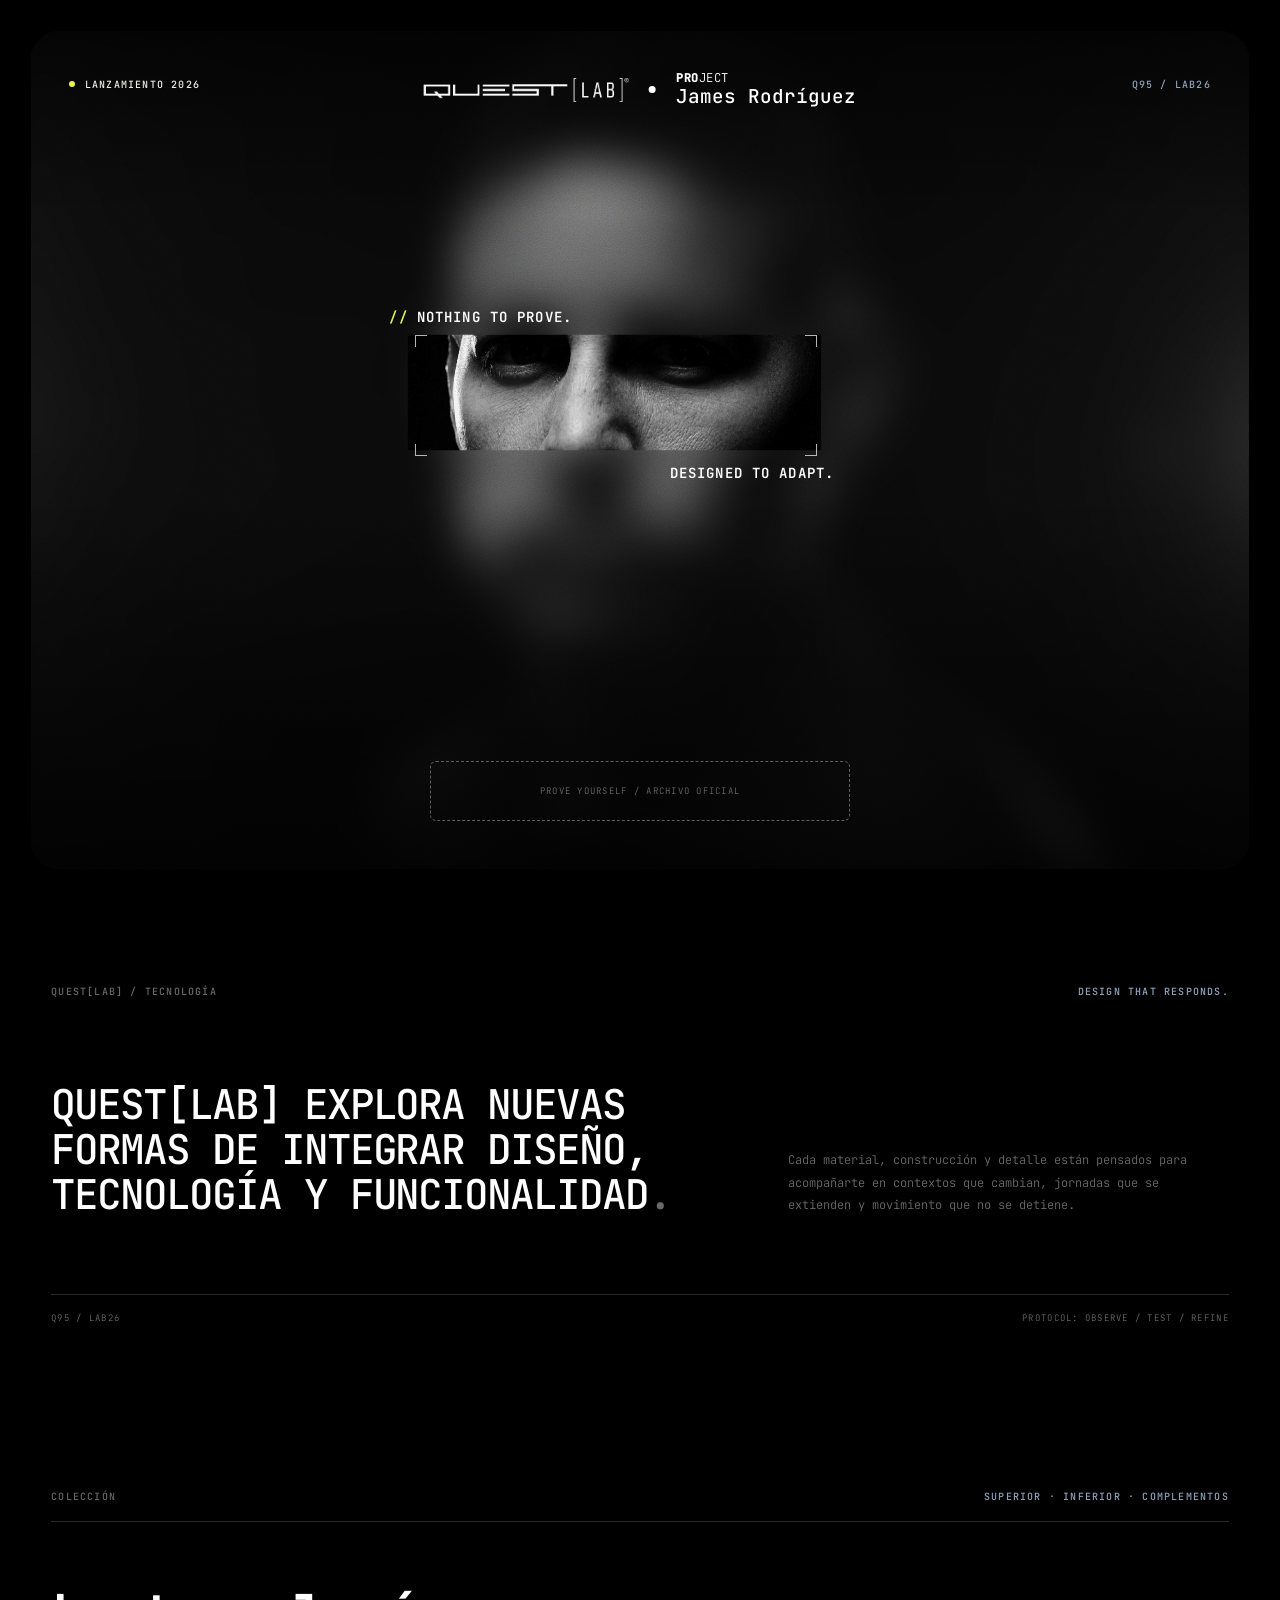
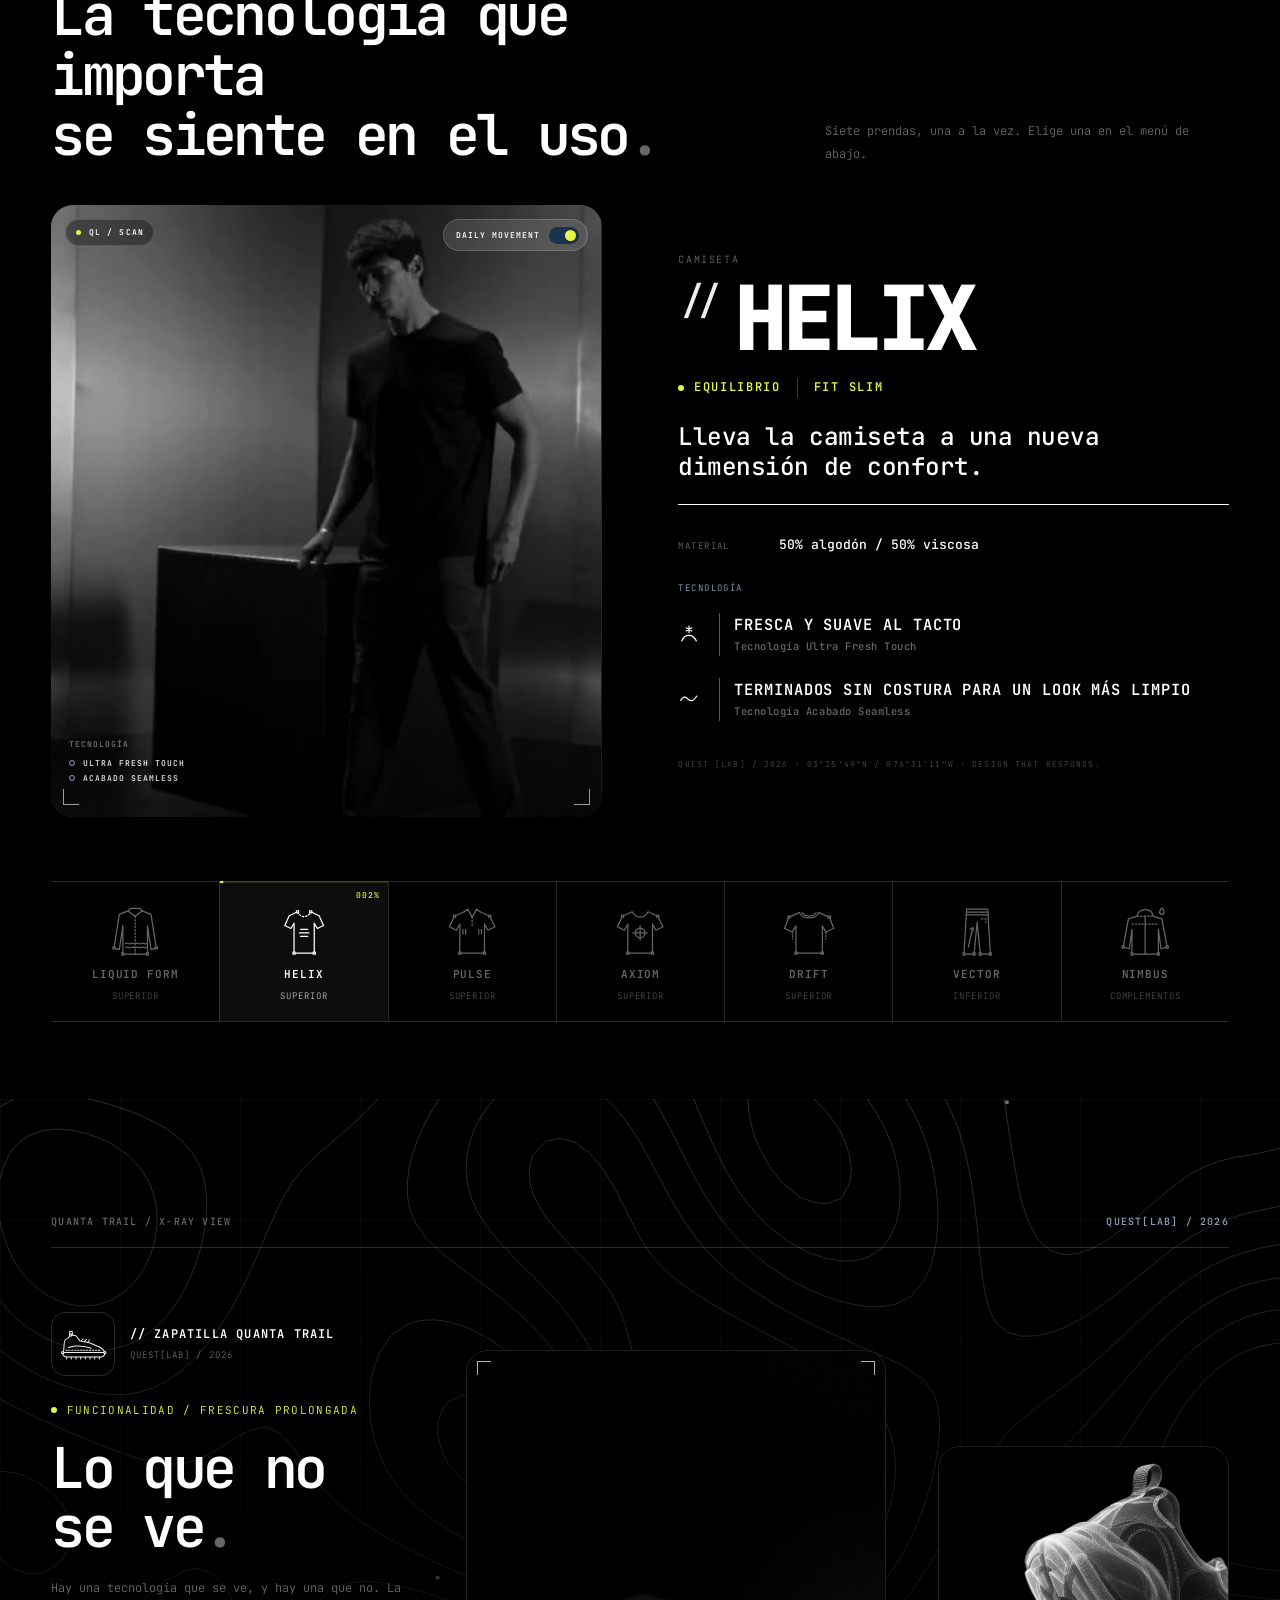
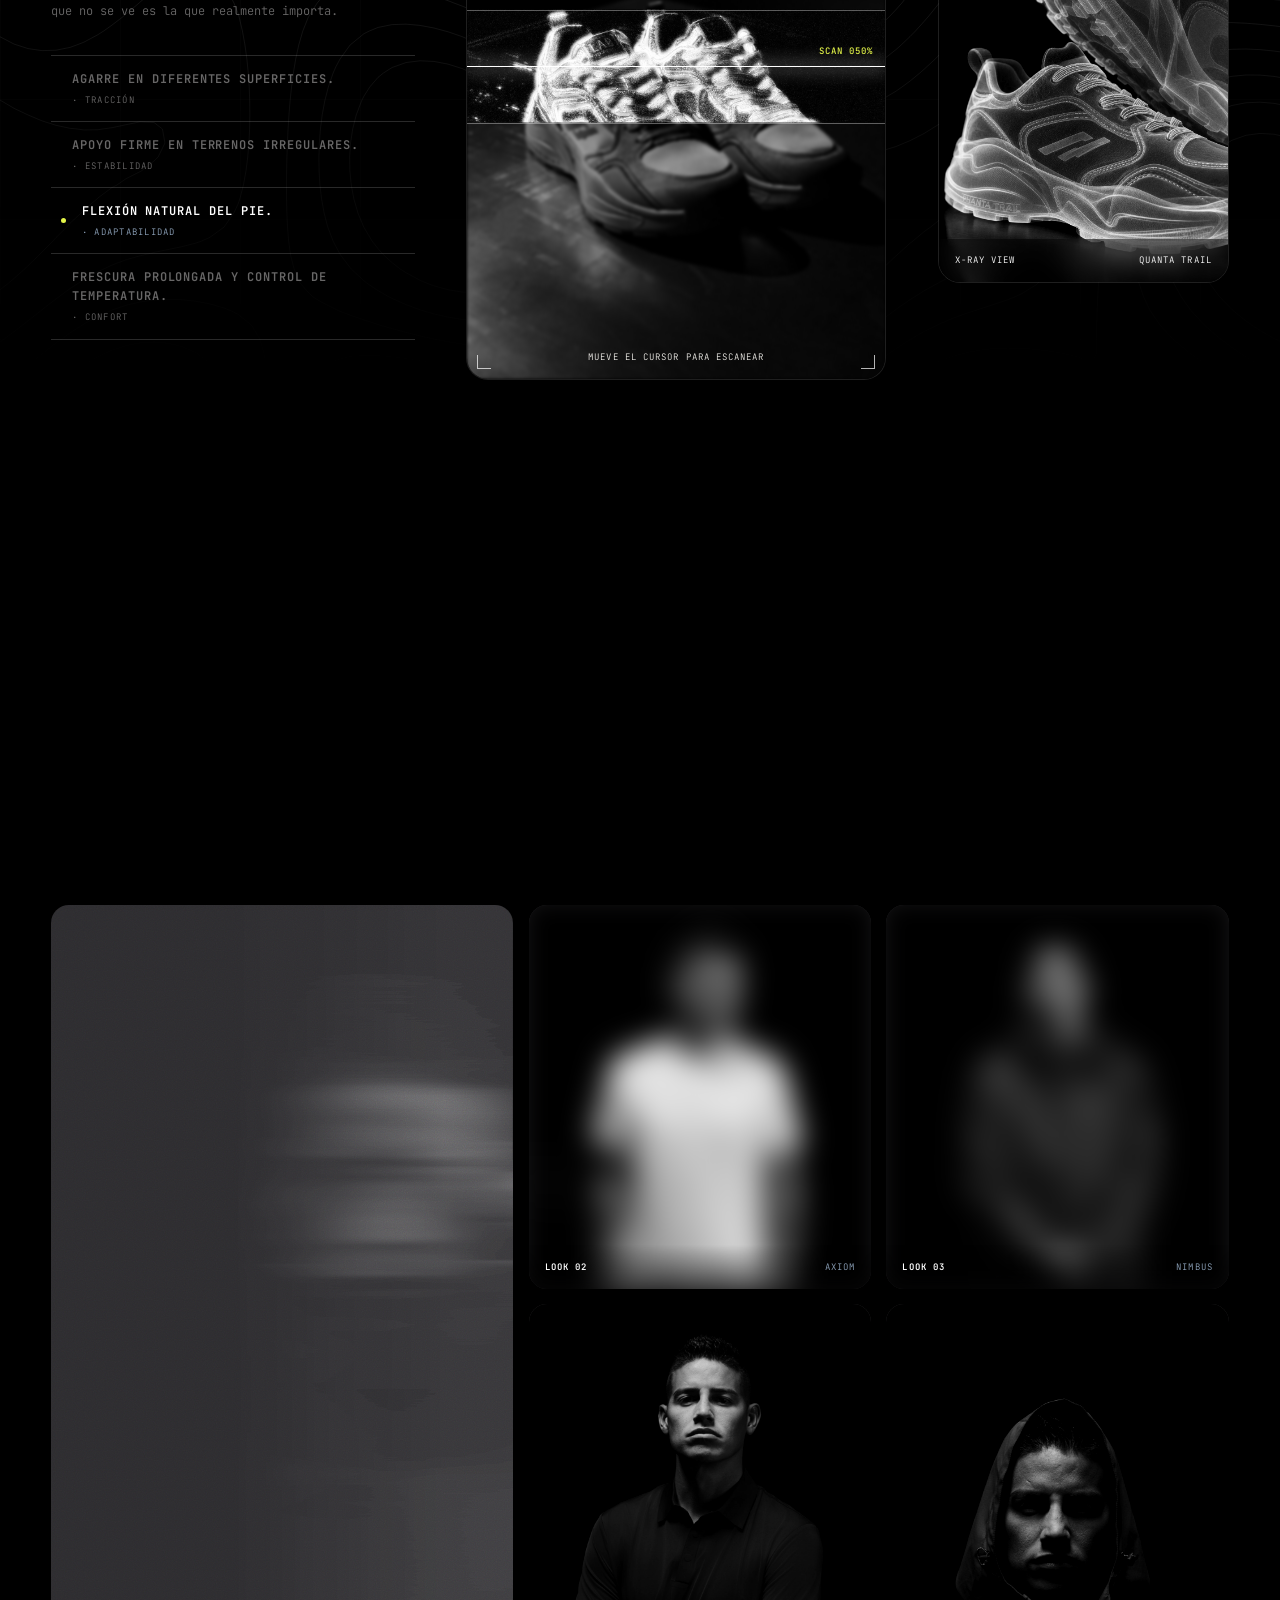
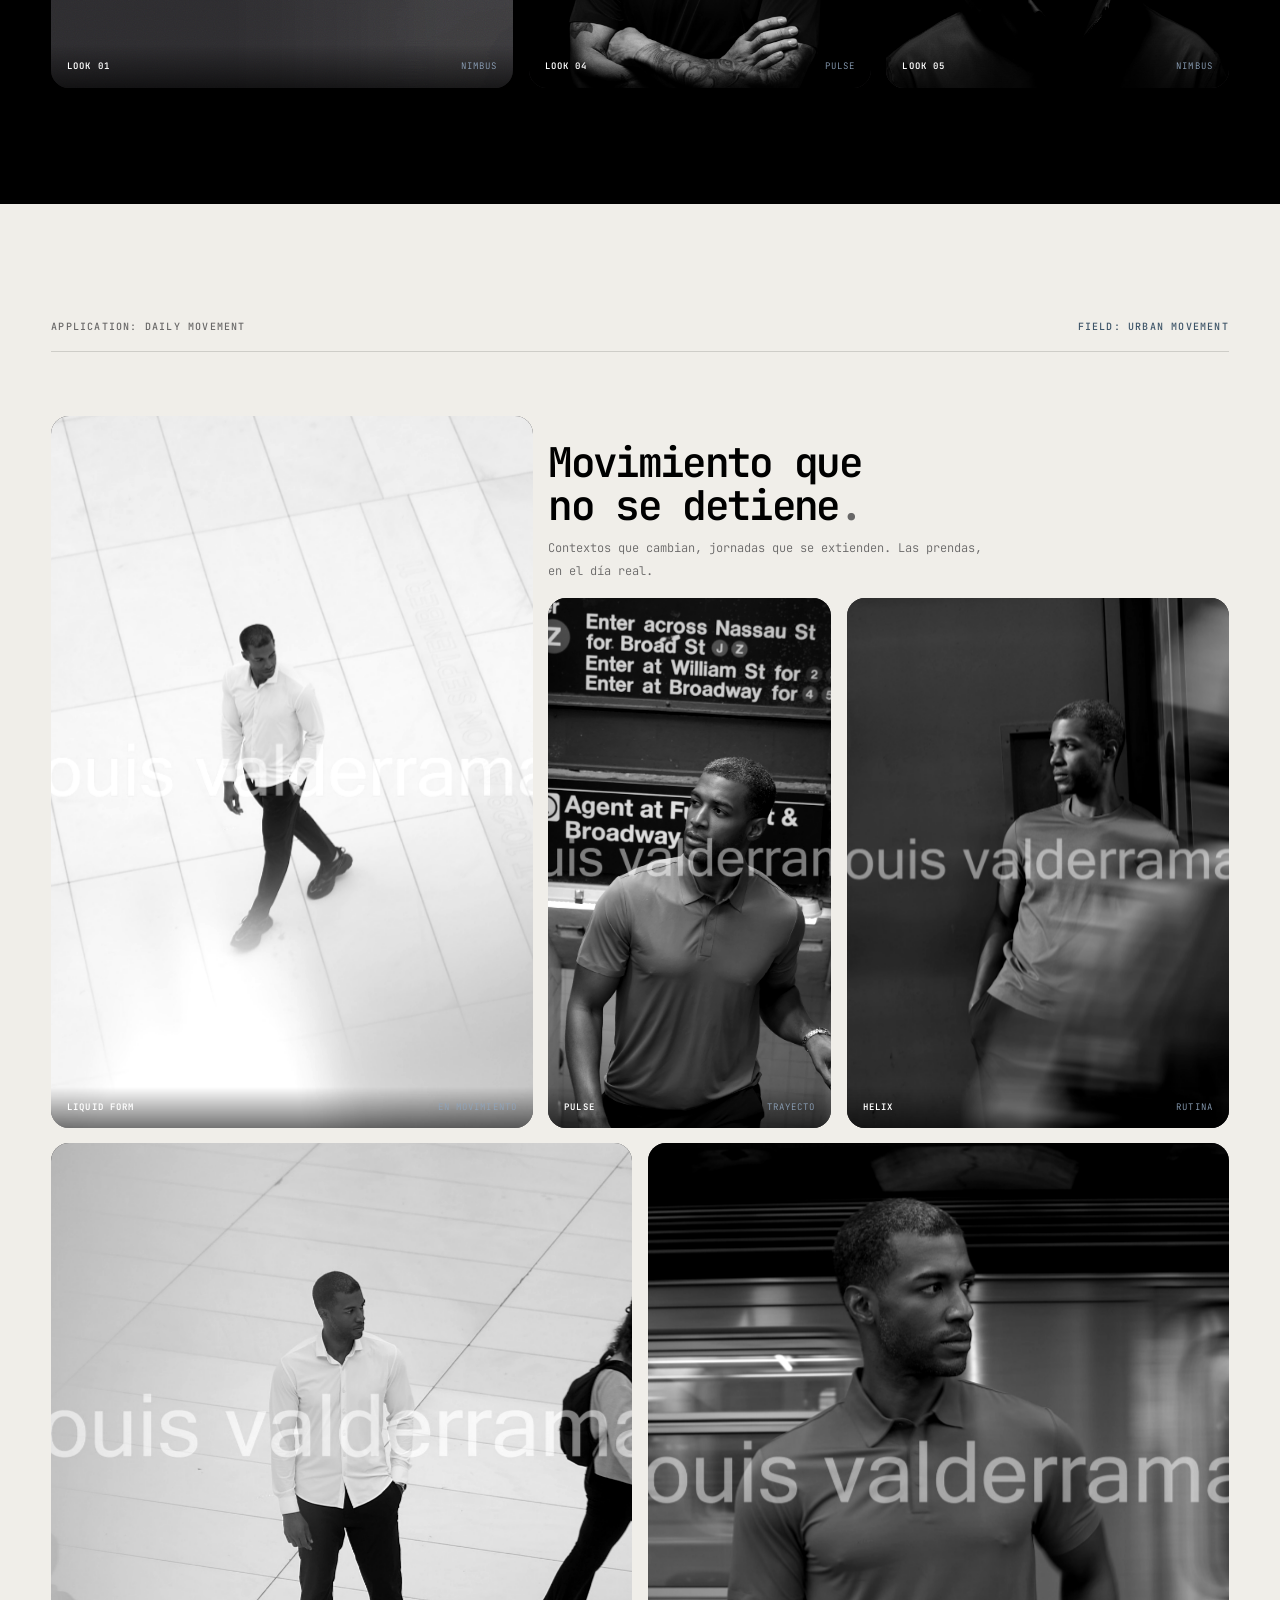
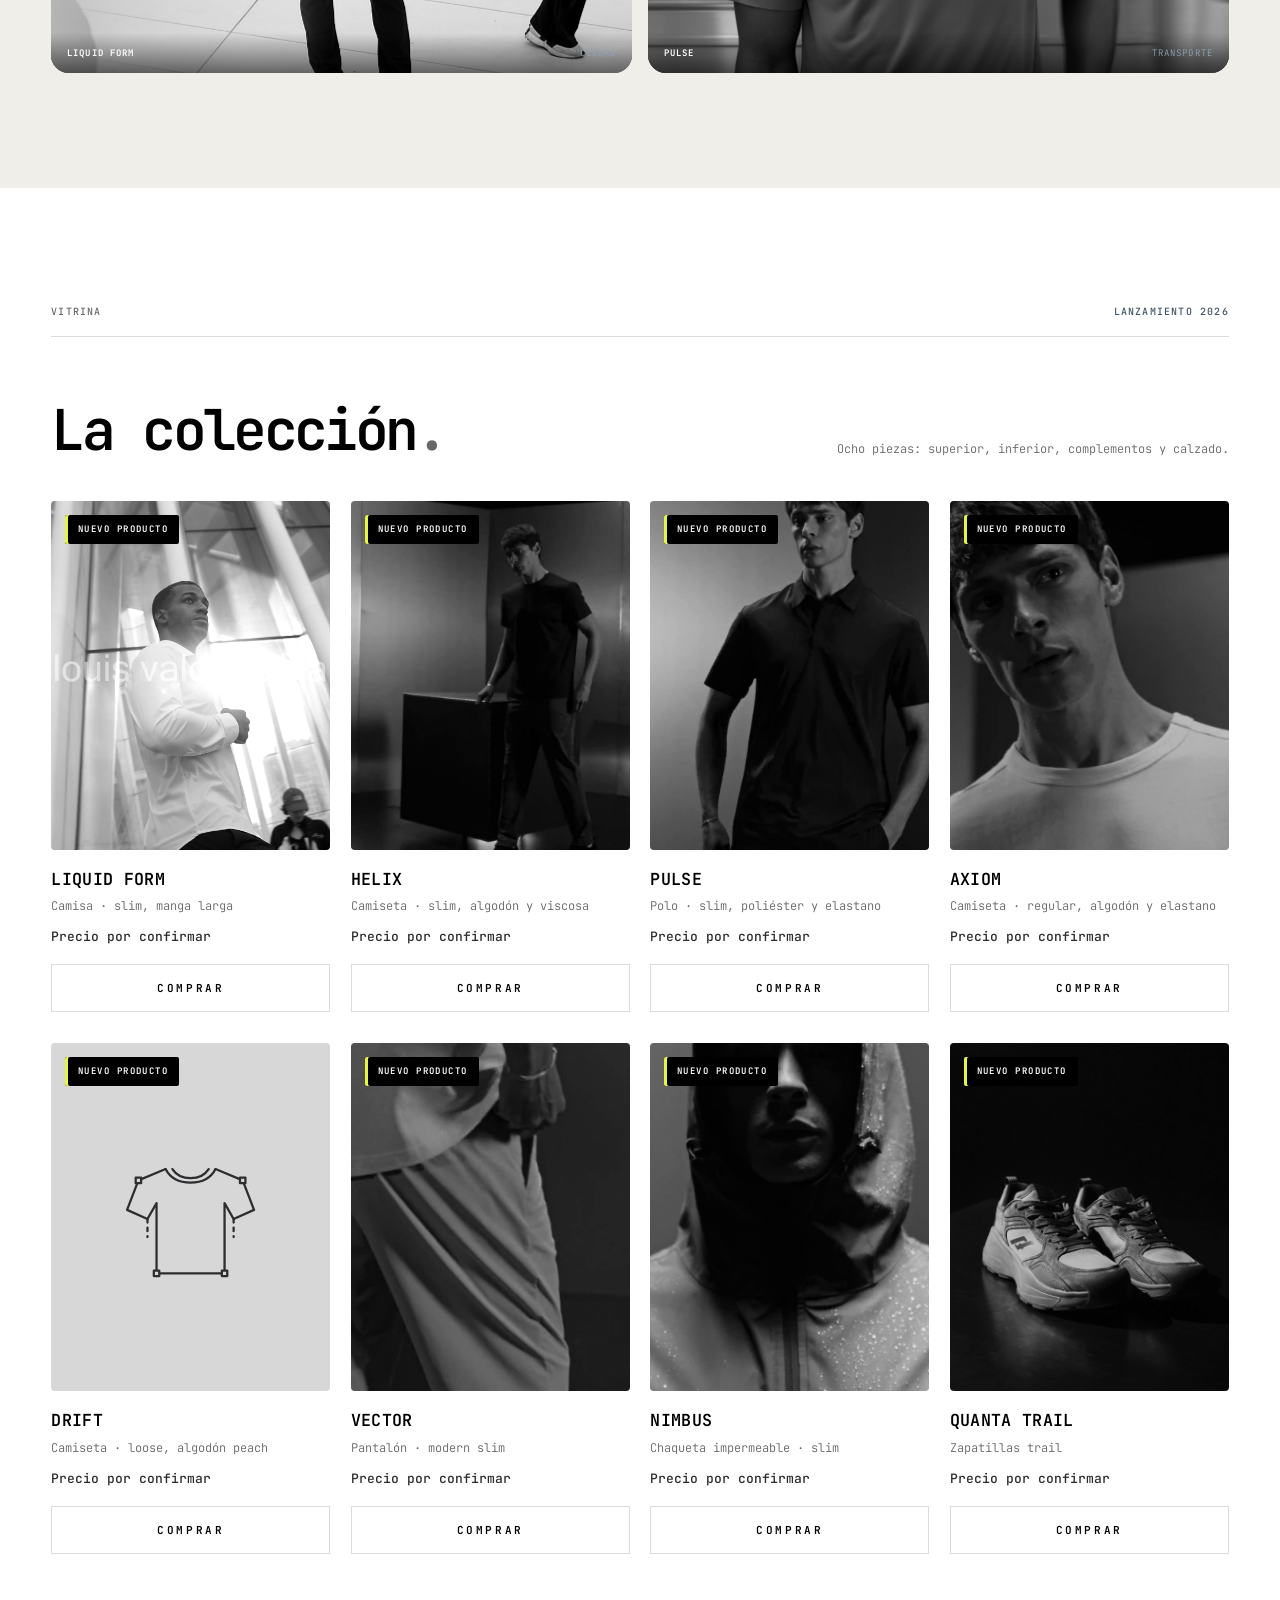
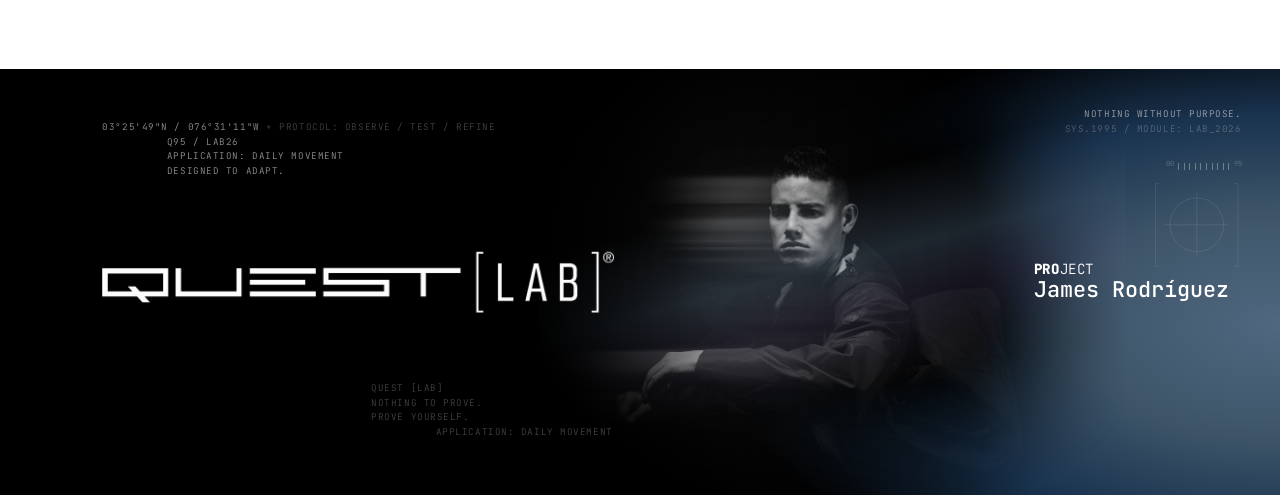
==== commit a67ccab8: "Recorrido automático de la colección con barra y porcentaje, manifiesto de marca, grano de película " ====
--- a/index.html
+++ b/index.html
@@ -15,12 +15,13 @@
     <!--
       ESQUEMA DE LA PÁGINA (cada dato aparece una sola vez · sin menú ni footer)
       01 Hero ............ James (vidrio esmerilado) + logo oficial + eslogan
+      02 Tecnología ...... manifiesto de marca (textos de las piezas oficiales)
       02 Colección ....... visor de una prenda a la vez + menú de íconos (7 prendas)
       03 Quanta Trail .... el calzado en su propio capítulo (X-Ray). Sin James (manual p.5)
       04 James · Looks ... galería de James con prendas (nunca calzado)
       05 Lifestyle ....... las prendas en uso real (fotos pendientes)
       06 Vitrina ......... tienda: 8 piezas con COMPRAR (precios y URLs pendientes)
-      07 Banner final .... QUEST[LAB] + James + quest.com.co · cierre de la página
+      07 Banner final .... QUEST[LAB] + James · cierre de la página
     -->
 
     <div class="scroll-progress" aria-hidden="true"><span></span></div>
@@ -59,6 +60,19 @@
             <div class="slot slot-dark" data-label="PROVE YOURSELF / ARCHIVO OFICIAL"></div>
           </div>
 
+        </div>
+      </section>
+
+      <!-- ============ 02 · TECNOLOGÍA — manifiesto de marca ============
+           Presenta la propuesta QUEST[LAB] antes de ver cada prenda. Textos: piezas oficiales. -->
+      <section class="tech" id="tecnologia" aria-labelledby="tech-title">
+        <div class="wrap">
+          <div class="kicker reveal"><span>QUEST[LAB] / TECNOLOGÍA</span><span>DESIGN THAT RESPONDS.</span></div>
+          <div class="tech-head">
+            <h2 id="tech-title" class="tech-statement reveal">QUEST[LAB] explora nuevas formas de integrar diseño, tecnología y funcionalidad<span class="period">.</span></h2>
+            <p class="lead-sm reveal">Cada material, construcción y detalle están pensados para acompañarte en contextos que cambian, jornadas que se extienden y movimiento que no se detiene.</p>
+          </div>
+          <p class="tech-foot reveal"><span>Q95 / LAB26</span><span>PROTOCOL: OBSERVE / TEST / REFINE</span></p>
         </div>
       </section>
 
@@ -554,16 +568,12 @@
           <!-- Mira y escala técnica (recursos gráficos del manual) -->
           <div class="banner-scale" aria-hidden="true"><span>00</span><i></i><span>95</span></div>
           <svg class="banner-target" viewBox="0 0 100 100" aria-hidden="true"><path d="M8 4H4v92h4M92 4h4v92h-4"/><circle cx="50" cy="50" r="30"/><path d="M50 14v72M14 50h72"/></svg>
-
-          <a class="banner-web" href="https://quest.com.co" target="_blank" rel="noopener">
-            <svg viewBox="0 0 40 24" aria-hidden="true"><ellipse cx="20" cy="12" rx="18" ry="9"/><ellipse cx="20" cy="12" rx="8" ry="9"/><path d="M2 12h36M5 7.5h30M5 16.5h30"/></svg>
-            quest.com.co
-          </a>
         </div>
       </section>
 
     </main>
 
+    <div class="grain" aria-hidden="true"></div>
     <script src="script.js" defer></script>
   </body>
 </html>
--- a/styles.css
+++ b/styles.css
@@ -612,9 +612,6 @@
 .banner-scale i { width: 52px; height: 7px; background: repeating-linear-gradient(90deg, rgba(240,238,233,.35) 0 1px, transparent 1px 5.6px); }
 .banner-target { position: absolute; z-index: 1; right: 3%; top: 26%; width: 7%; fill: none; stroke: rgba(240,238,233,.14); stroke-width: 0.8; }
 
-.banner-web { position: absolute; z-index: 2; left: 4%; bottom: 8%; display: inline-flex; align-items: center; gap: 0.8rem; font-size: clamp(13px, 1.4vw, 21px); font-weight: 500; color: var(--white); transition: opacity 0.3s; }
-.banner-web:hover { opacity: 0.7; }
-.banner-web svg { width: clamp(28px, 2.6vw, 40px); fill: none; stroke: currentColor; stroke-width: 1.4; }
 
 @media (max-width: 760px) {
   .banner-frame { aspect-ratio: auto; min-height: 560px; }
@@ -623,8 +620,7 @@
   .banner-project { right: auto; left: 6%; top: auto; bottom: 18%; transform: none; }
   .banner-code.tl, .banner-code.bc, .banner-scale, .banner-target { display: none; }
   .banner-code.tr { top: auto; bottom: 5%; right: 6%; }
-  .banner-web { left: 6%; bottom: 5%; }
-}
+  }
 @media (prefers-reduced-motion: reduce) { .banner-light { animation: none; } }
 
 /* =========================================================
@@ -760,6 +756,35 @@
 .xray-list li em small { font-size: 9px; letter-spacing: 0.14em; color: var(--gargoyle); }
 .xray-list li em b { font-size: 12px; letter-spacing: 0.08em; font-weight: 600; }
 .xray-list li.is-on em small { color: var(--blue-soft); }
+
+/* =========================================================
+   COLECCIÓN · recorrido automático: barra lima que se llena + porcentaje
+   ========================================================= */
+.pv-menu button.is-active::after { display: none; }
+.pv-prog { position: absolute; left: 0; right: 0; top: -1px; height: 2px; background: rgba(228,245,73,.14); opacity: 0; transition: opacity 0.3s; }
+.pv-prog::after { content: ""; position: absolute; inset: 0; background: var(--lime); transform-origin: left; transform: scaleX(var(--p, 0)); box-shadow: 0 0 10px rgba(228,245,73,.45); }
+.pv-pct { position: absolute; right: 8px; top: 7px; font-style: normal; font-size: 8px; font-weight: 500; letter-spacing: 0.12em; color: var(--lime); opacity: 0; transition: opacity 0.3s; }
+.pv-menu button.is-active .pv-prog, .pv-menu button.is-active .pv-pct { opacity: 1; }
+@media (max-width: 760px) { .pv-pct { right: 4px; top: 4px; font-size: 7px; } }
+
+/* =========================================================
+   TECNOLOGÍA — manifiesto de marca
+   ========================================================= */
+.tech { padding: clamp(5rem, 9vw, 8rem) 0 clamp(2rem, 4vw, 3rem); background: var(--black); color: var(--white); }
+.tech-head { display: grid; grid-template-columns: minmax(0, 1.5fr) minmax(0, 1fr); gap: clamp(2rem, 6vw, 6rem); align-items: end; padding-top: clamp(2.5rem, 5vw, 4rem); }
+.tech-statement { margin: 0; font-size: clamp(1.6rem, 3.2vw, 3rem); font-weight: 500; letter-spacing: -0.05em; line-height: 1.1; text-transform: uppercase; }
+.tech-foot { margin-top: clamp(3rem, 6vw, 5rem); padding-top: 1rem; border-top: 1px solid var(--line-dark); display: flex; justify-content: space-between; gap: 1rem; font-size: 9px; letter-spacing: 0.14em; color: var(--gargoyle); }
+@media (max-width: 760px) {
+  .tech-head { grid-template-columns: 1fr; gap: 1.2rem; }
+  .tech-foot { flex-direction: column; gap: 0.3rem; }
+}
+
+/* Grano de película sobre toda la página (textura del referente y de las piezas) */
+.grain { position: fixed; inset: -50%; z-index: 90; pointer-events: none; opacity: 0.07; mix-blend-mode: overlay;
+  background-image: url("data:image/svg+xml,%3Csvg xmlns='http://www.w3.org/2000/svg' width='180' height='180'%3E%3Cfilter id='n'%3E%3CfeTurbulence type='fractalNoise' baseFrequency='0.9' numOctaves='2' stitchTiles='stitch'/%3E%3C/filter%3E%3Crect width='100%25' height='100%25' filter='url(%23n)'/%3E%3C/svg%3E");
+  animation: grain 0.9s steps(4) infinite; }
+@keyframes grain { 0% { transform: translate(0, 0); } 25% { transform: translate(-3%, 2%); } 50% { transform: translate(2%, -3%); } 75% { transform: translate(-2%, -1%); } 100% { transform: translate(0, 0); } }
+@media (prefers-reduced-motion: reduce) { .grain { animation: none; } }
 
 /* =========================================================
    FONDO TOPOGRÁFICO (referente IMG_3052)
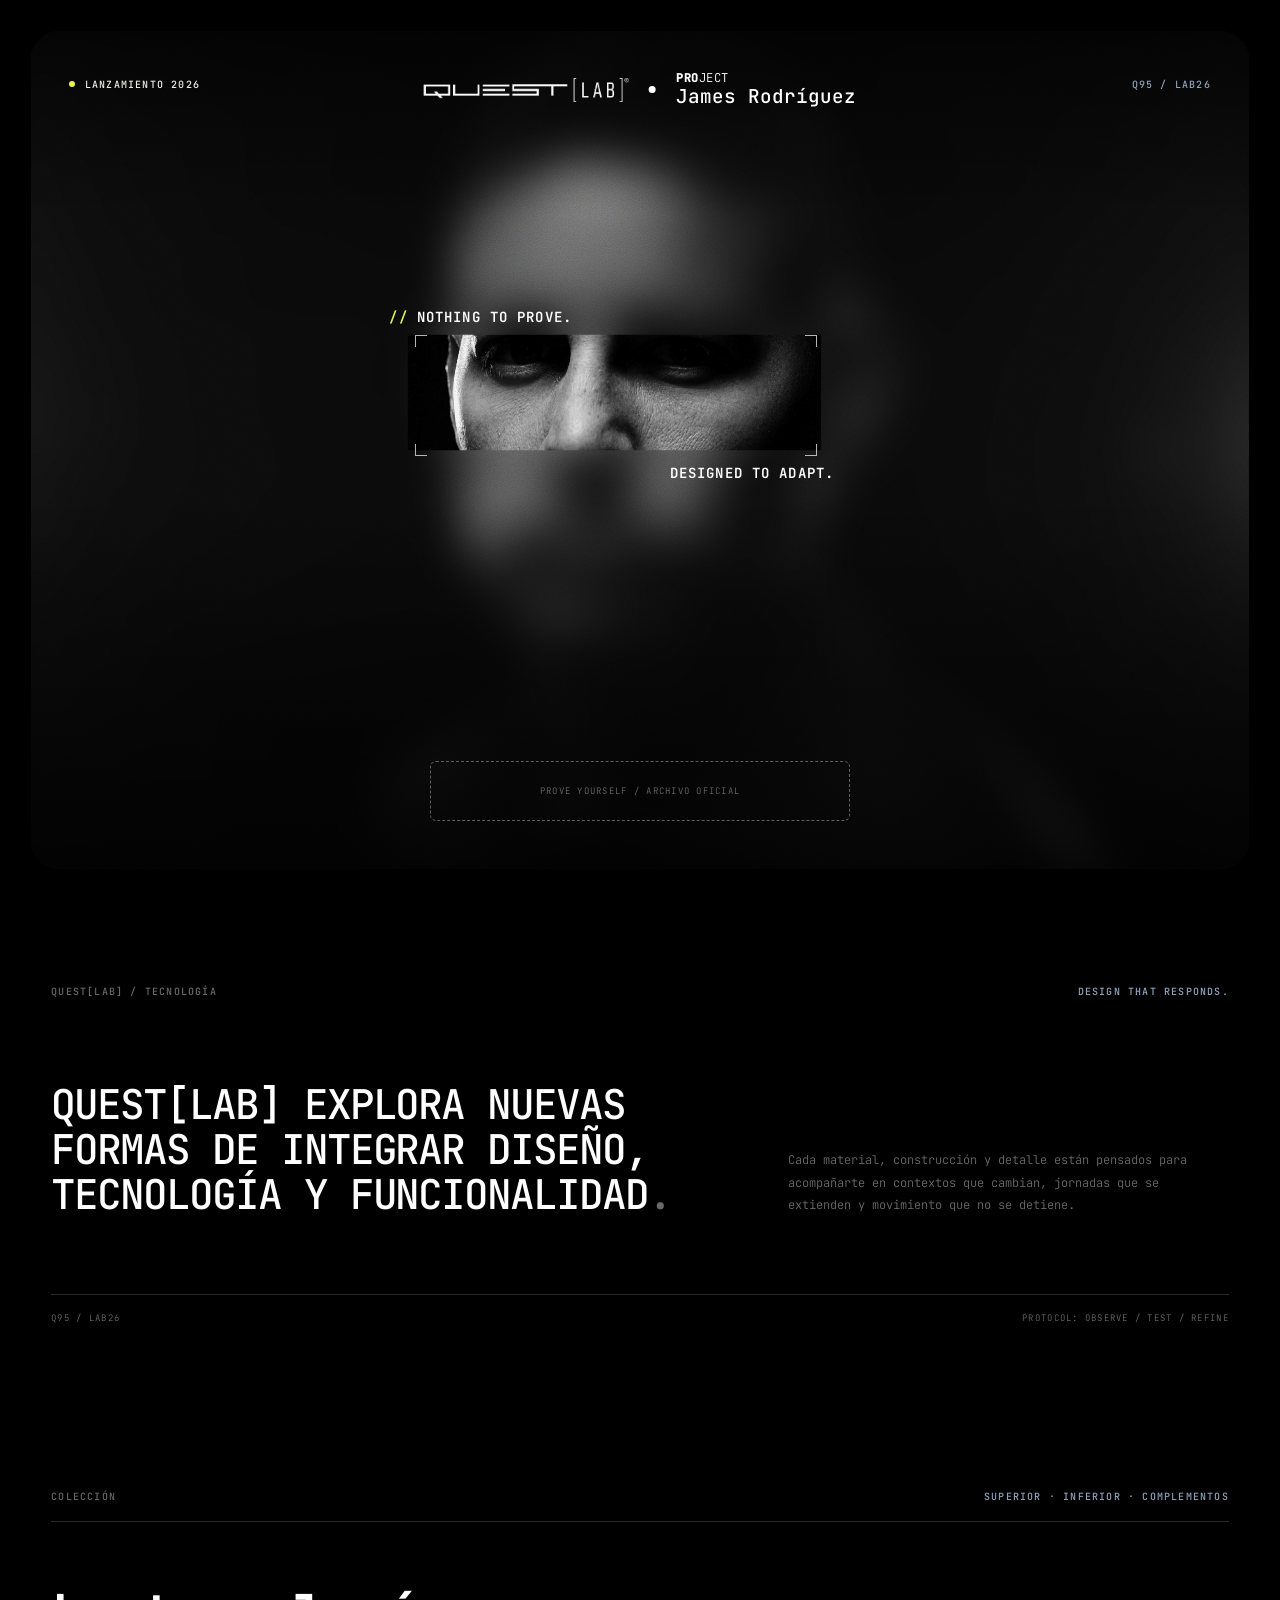
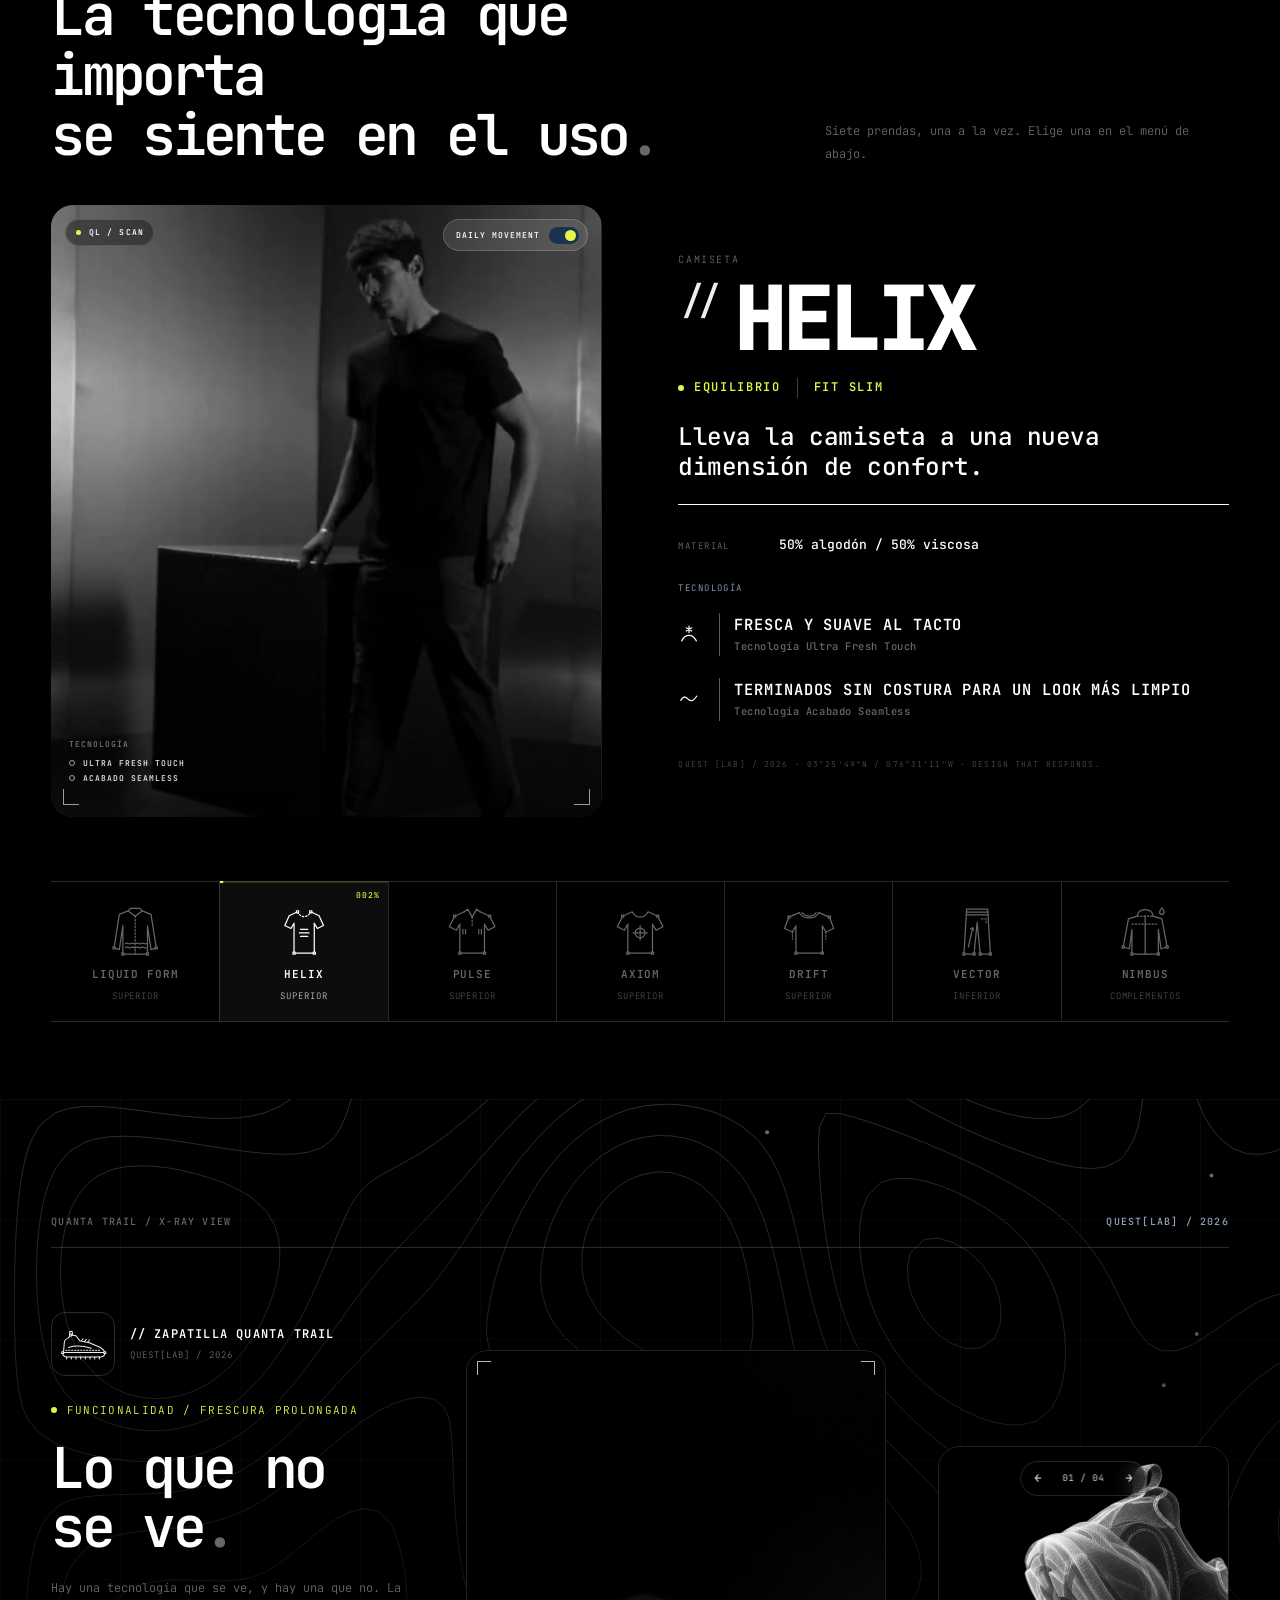
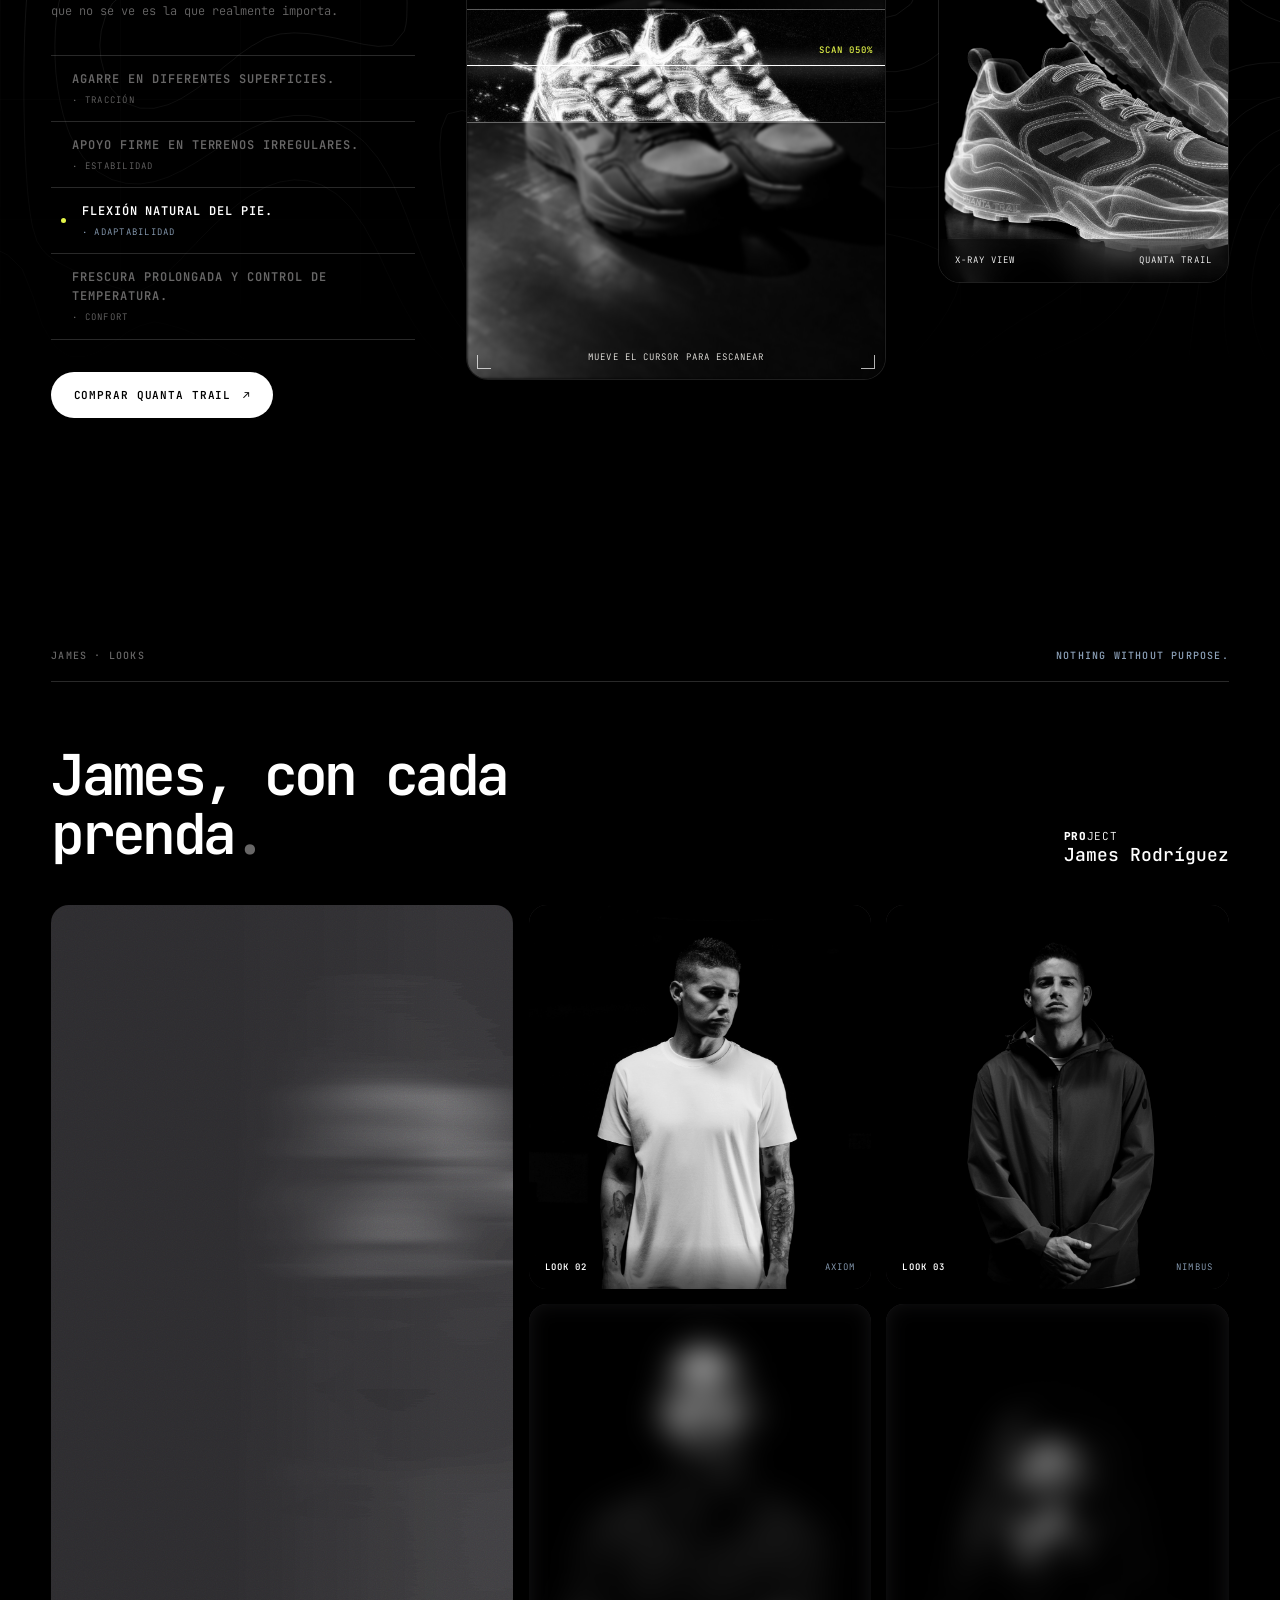
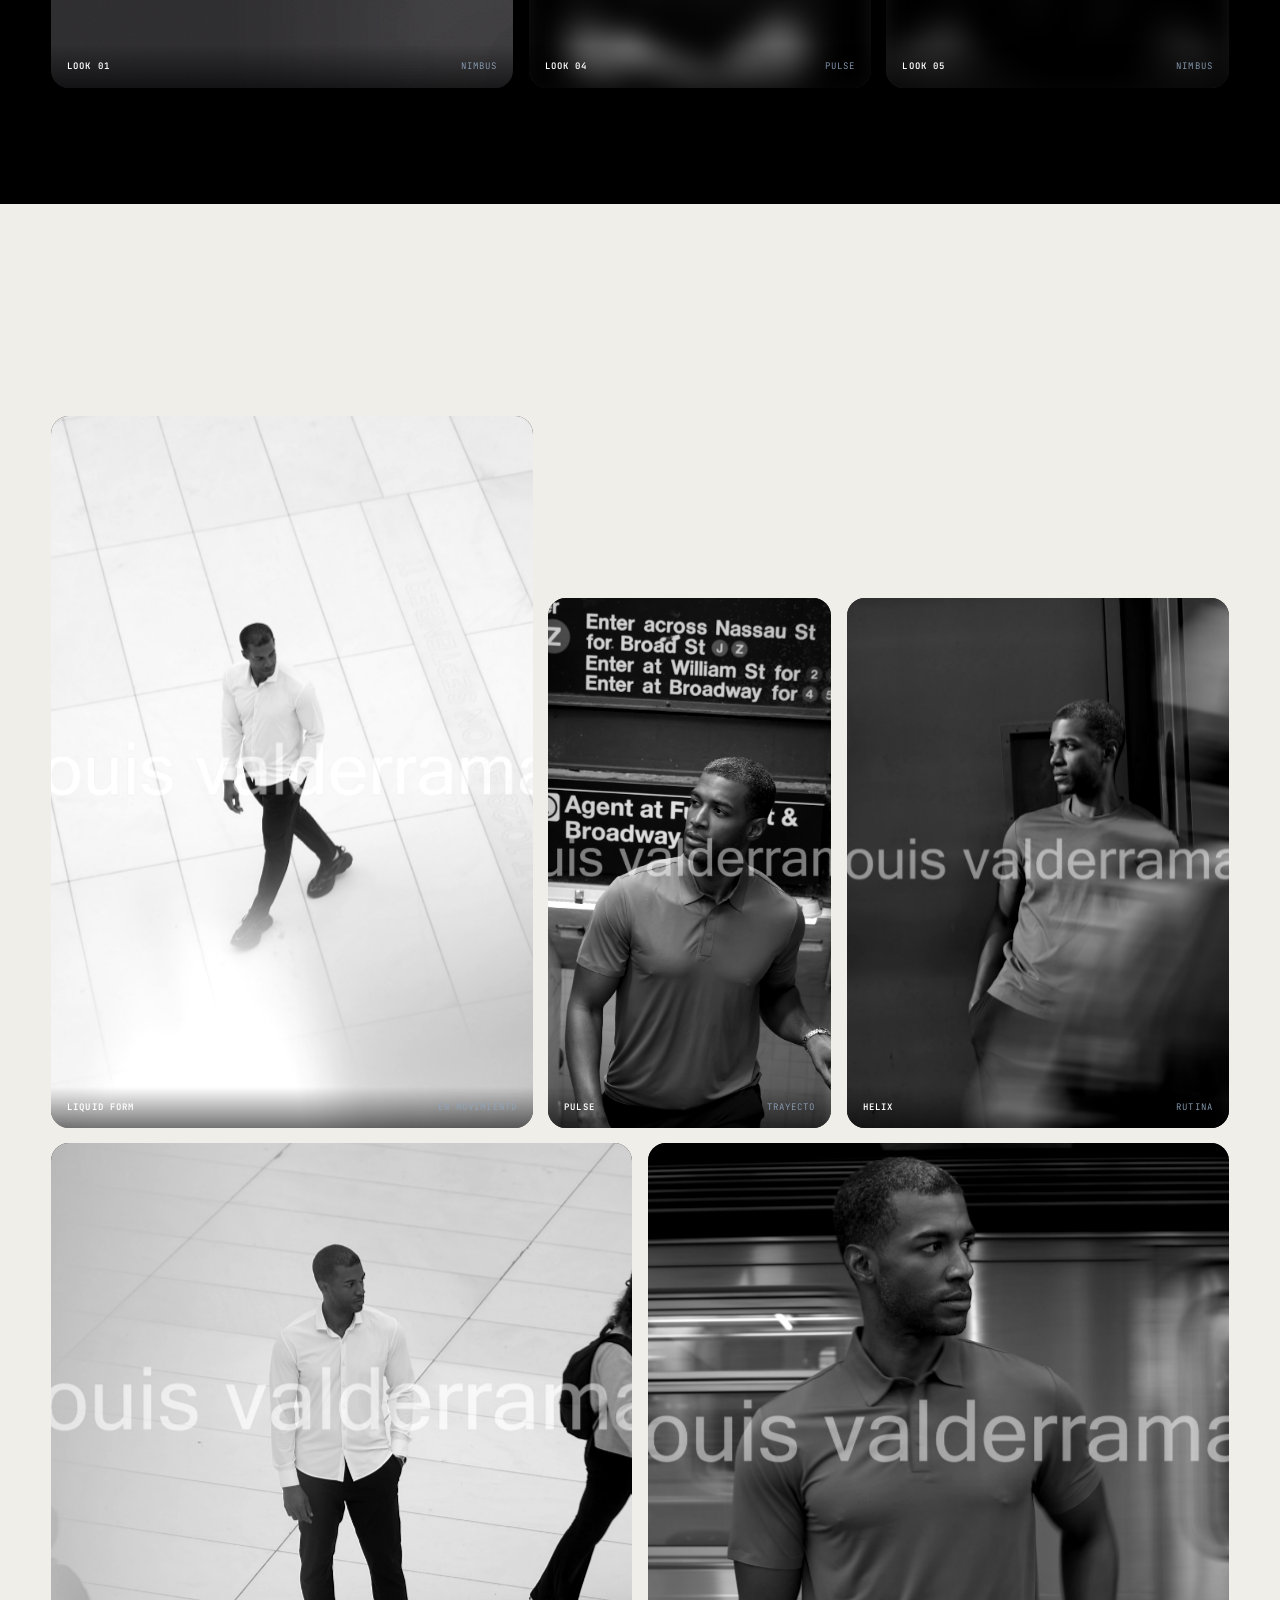
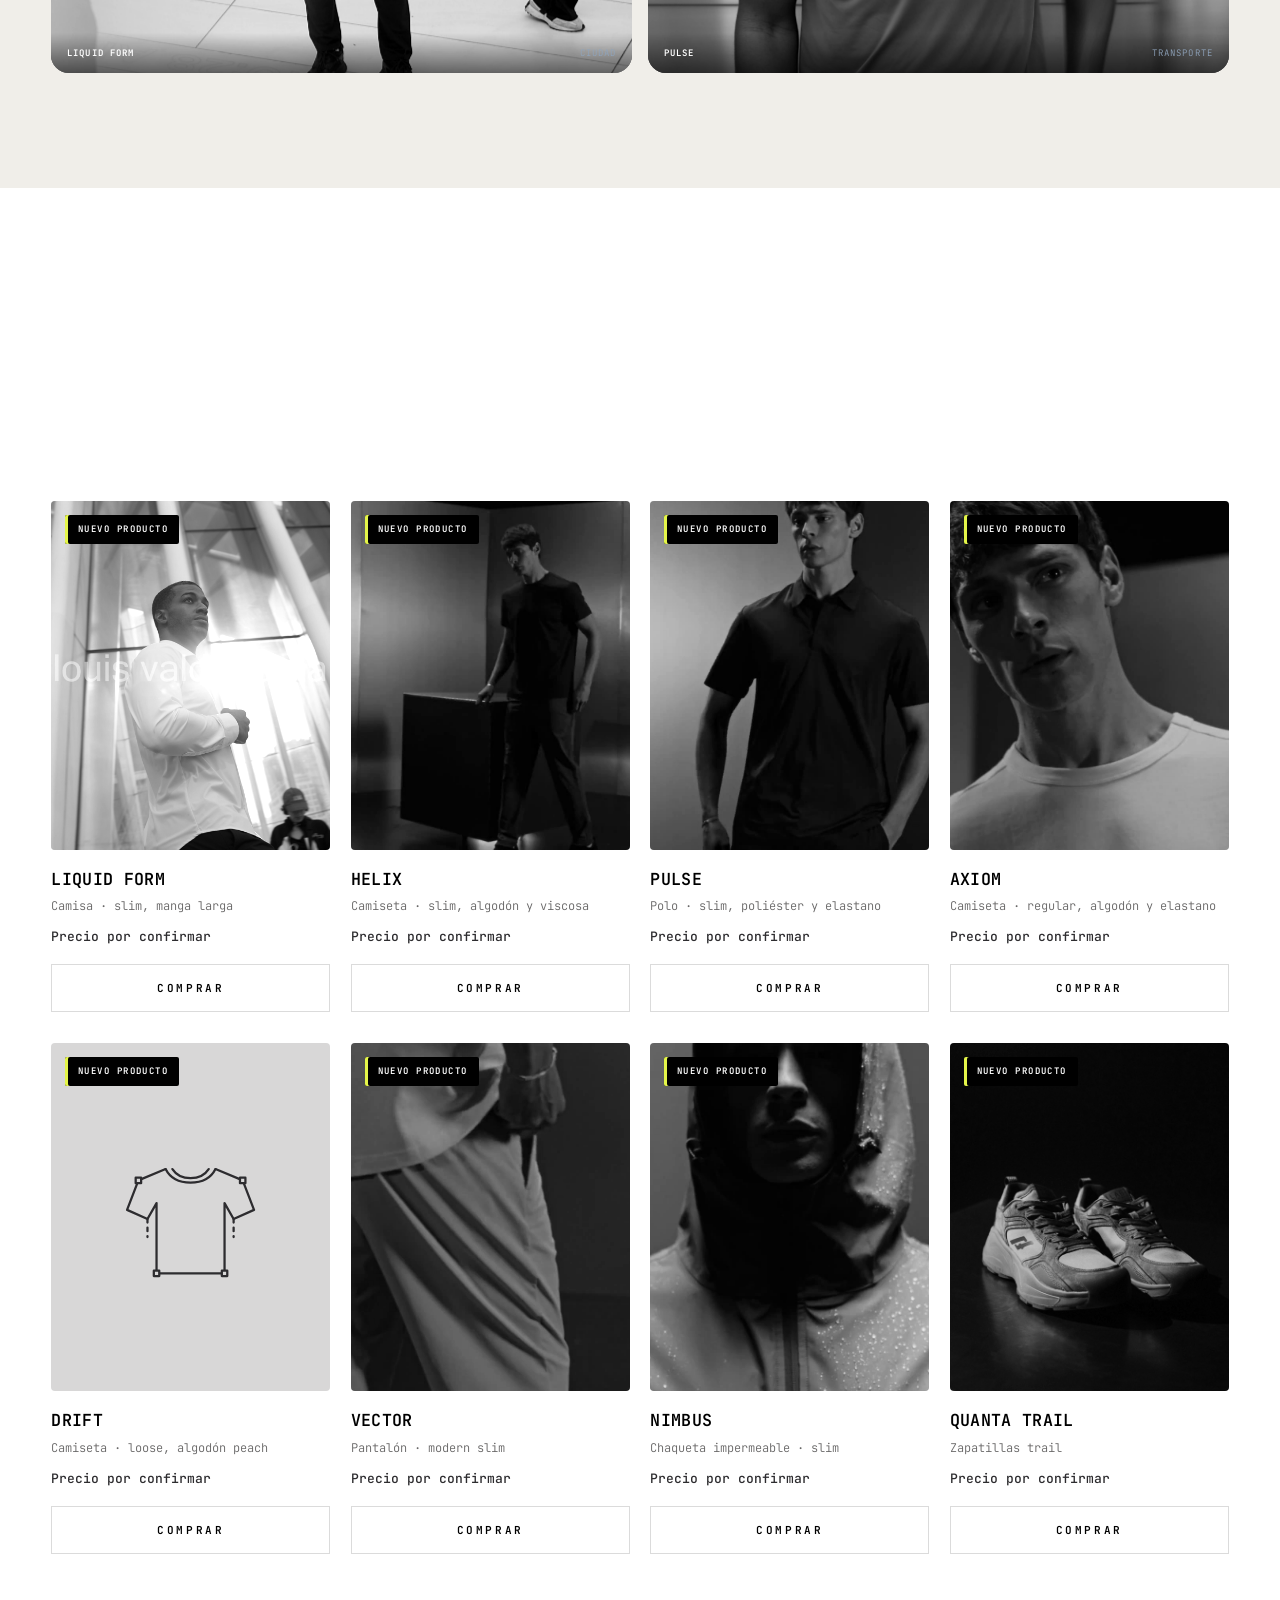
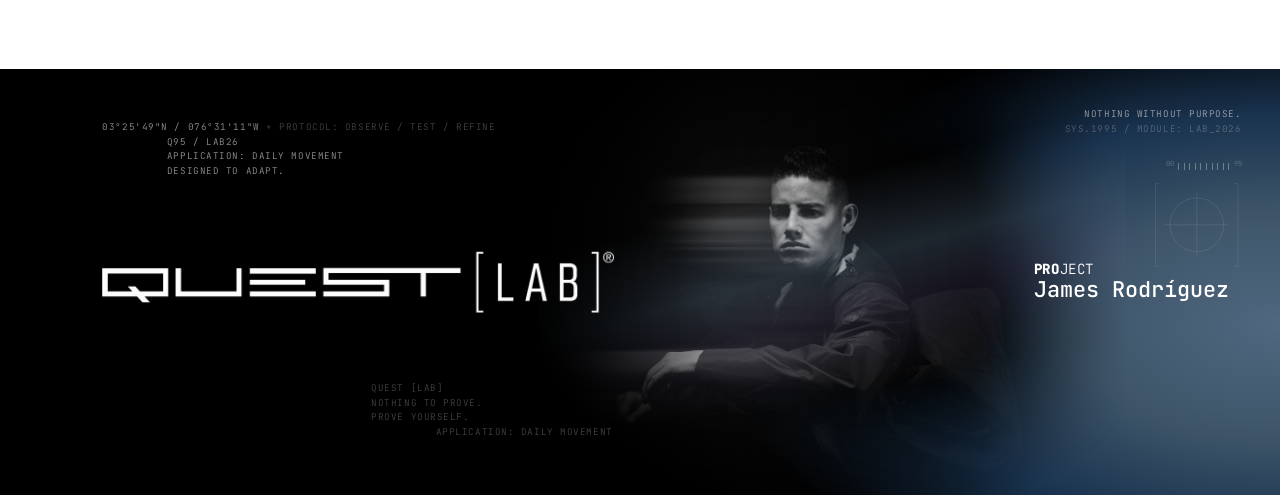
==== commit 78edafd3: "Galería X-Ray del Quanta Trail en la tarjeta fija con radiografías oficiales Co-Authored-By: Claude " ====
--- a/index.html
+++ b/index.html
@@ -378,8 +378,17 @@
               <span class="scanner-tag">MUEVE EL CURSOR PARA ESCANEAR</span>
             </div>
 
-            <figure class="xray-official reveal">
-              <img src="assets/producto/quanta-xray.jpg" alt="Vista de rayos X del Quanta Trail" loading="lazy">
+            <!-- Galería X-Ray: carrusel en la misma tarjeta con las radiografías oficiales del Quanta Trail -->
+            <figure class="xray-official reveal" data-xgallery>
+              <img class="xg-slide is-active" src="assets/producto/quanta-xray.jpg" alt="Vista de rayos X del Quanta Trail" loading="lazy">
+              <img class="xg-slide" src="assets/producto/quanta-xray-apilados.jpg" alt="Par de Quanta Trail apilados en rayos X" loading="lazy">
+              <img class="xg-slide" src="assets/producto/quanta-xray-par.jpg" alt="Par de Quanta Trail de frente en rayos X" loading="lazy">
+              <img class="xg-slide" src="assets/producto/quanta-xray-talon.jpg" alt="Talón del Quanta Trail en rayos X" loading="lazy">
+              <div class="scan-nav">
+                <button type="button" data-xg-prev aria-label="Foto anterior">←</button>
+                <span data-xg-count>01 / 04</span>
+                <button type="button" data-xg-next aria-label="Foto siguiente">→</button>
+              </div>
               <figcaption><span>X-RAY VIEW</span><span>QUANTA TRAIL</span></figcaption>
             </figure>
           </div>
--- a/styles.css
+++ b/styles.css
@@ -785,6 +785,19 @@
   animation: grain 0.9s steps(4) infinite; }
 @keyframes grain { 0% { transform: translate(0, 0); } 25% { transform: translate(-3%, 2%); } 50% { transform: translate(2%, -3%); } 75% { transform: translate(-2%, -1%); } 100% { transform: translate(0, 0); } }
 @media (prefers-reduced-motion: reduce) { .grain { animation: none; } }
+
+/* =========================================================
+   QUANTA TRAIL · galería X-Ray en la tarjeta fija (misma distribución)
+   ========================================================= */
+.xray-official .xg-slide { position: absolute; inset: 0; opacity: 0; transition: opacity 0.9s var(--ease); }
+.xray-official .xg-slide.is-active { opacity: 1; }
+.xray-official figcaption { z-index: 2; }
+.scan-nav { position: absolute; z-index: 3; left: 50%; top: 14px; transform: translateX(-50%); display: inline-flex; align-items: center; gap: 0.2rem;
+  padding: 0.2rem; border-radius: 999px; background: rgba(0,0,0,.35); backdrop-filter: blur(10px); -webkit-backdrop-filter: blur(10px);
+  border: 1px solid rgba(255,255,255,.14); font-size: 9px; letter-spacing: 0.12em; color: var(--cloud-dancer); white-space: nowrap; }
+.scan-nav span { padding: 0 0.5rem; }
+.scan-nav button { width: 26px; height: 26px; border-radius: 50%; color: var(--white); font-size: 12px; cursor: pointer; transition: background 0.3s, color 0.3s; }
+.scan-nav button:hover { background: var(--lime); color: var(--black); }
 
 /* =========================================================
    FONDO TOPOGRÁFICO (referente IMG_3052)
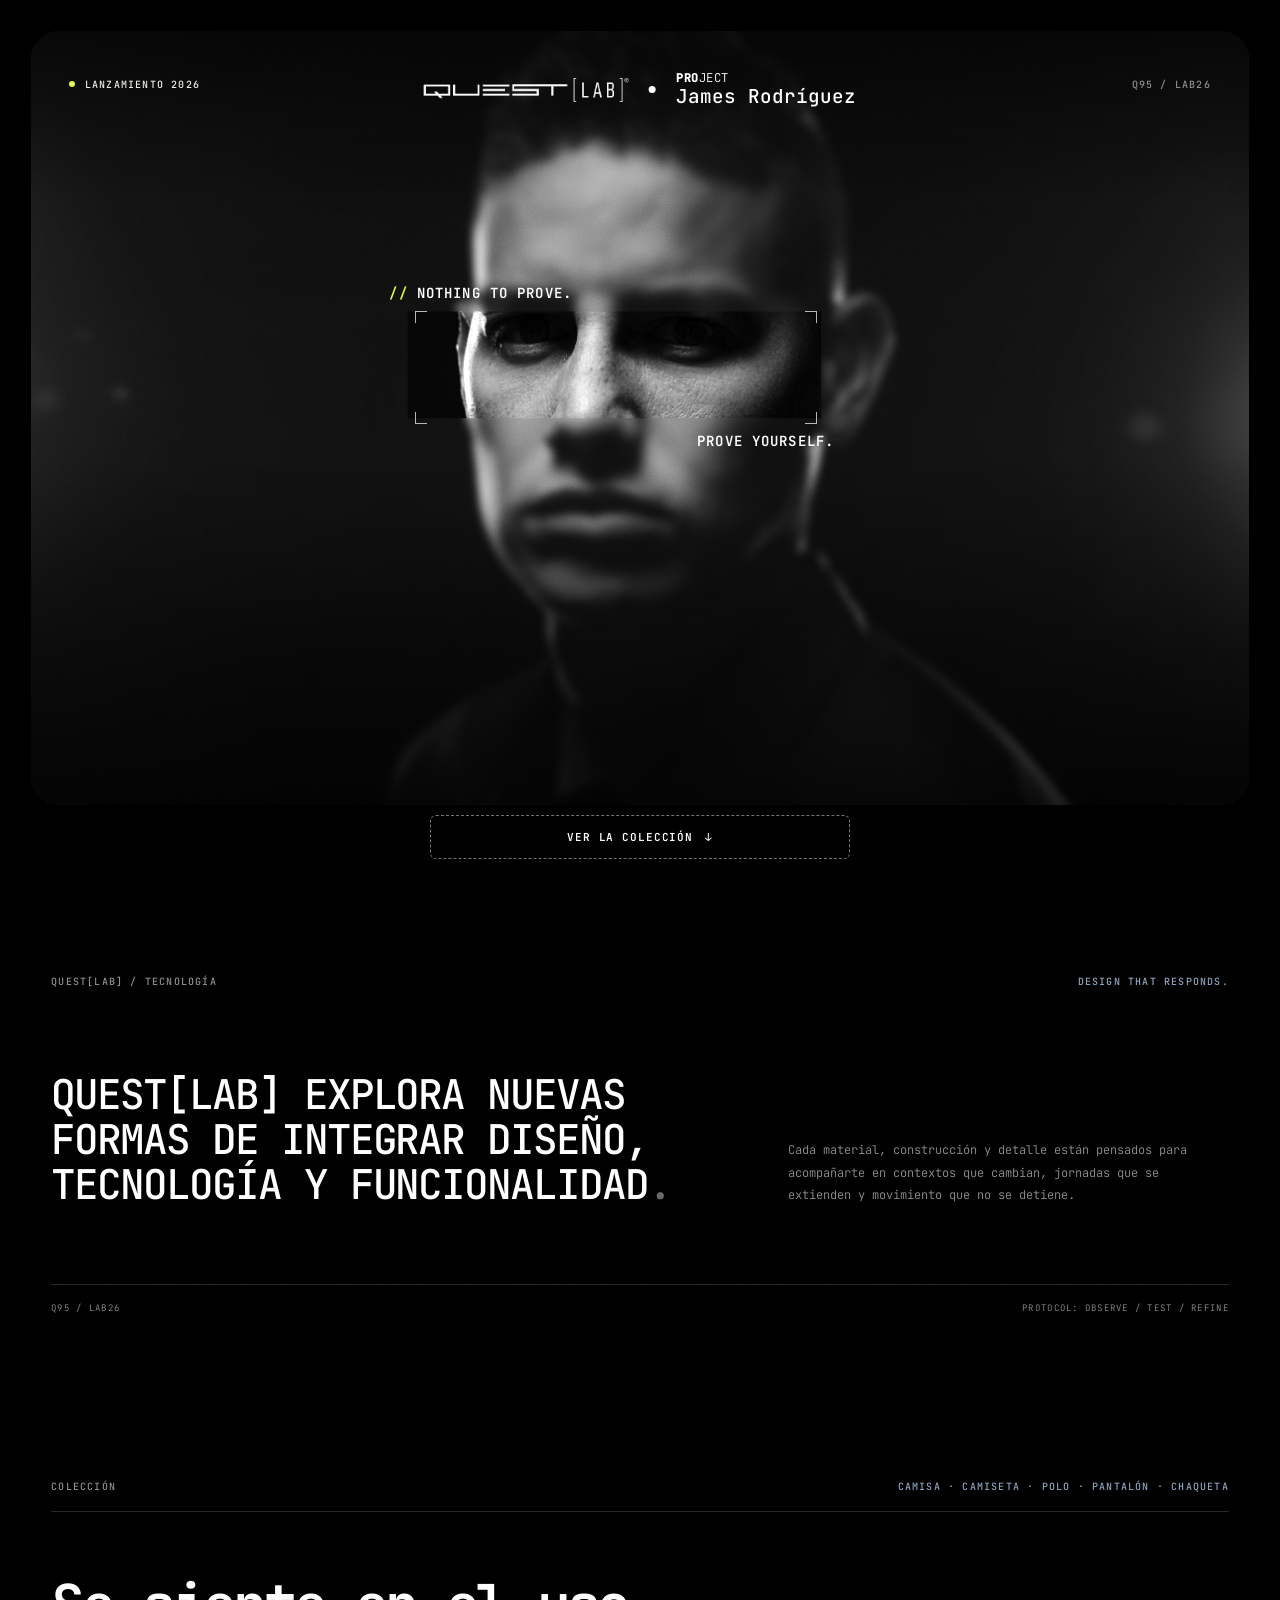
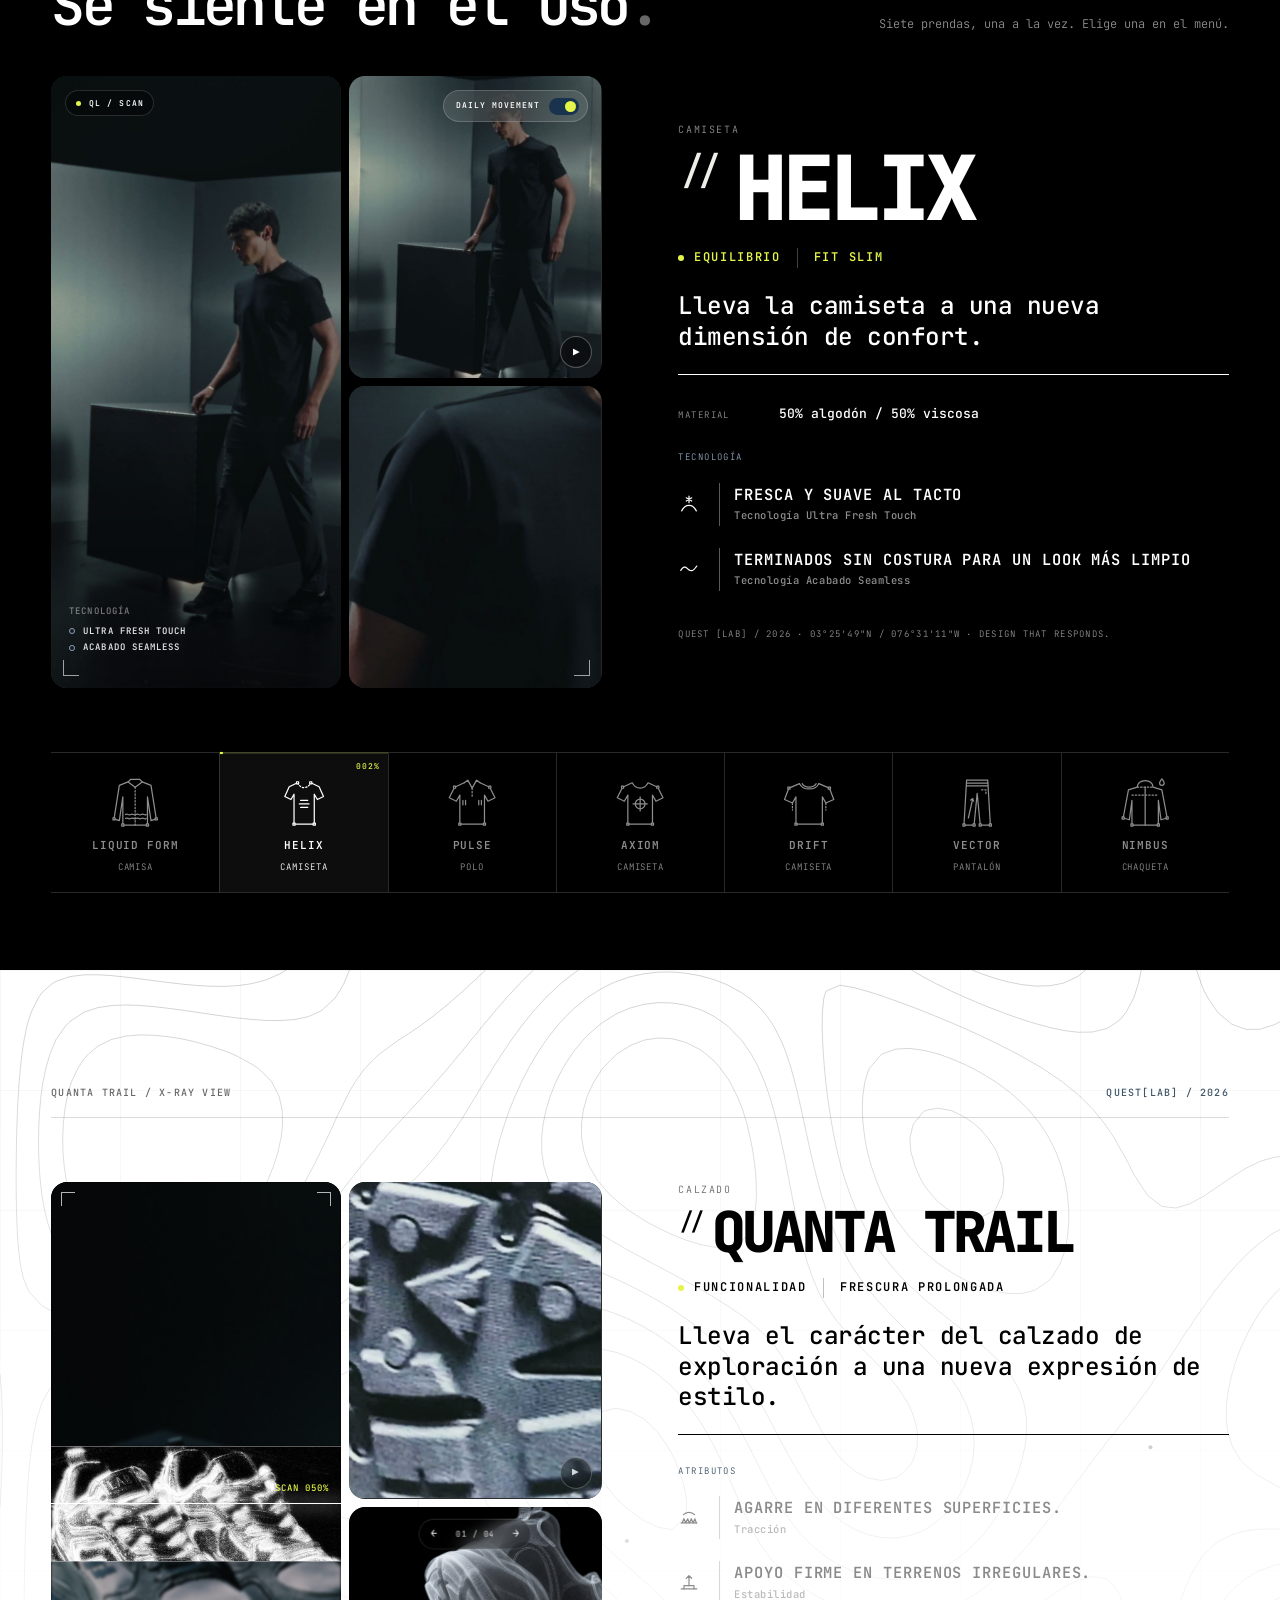
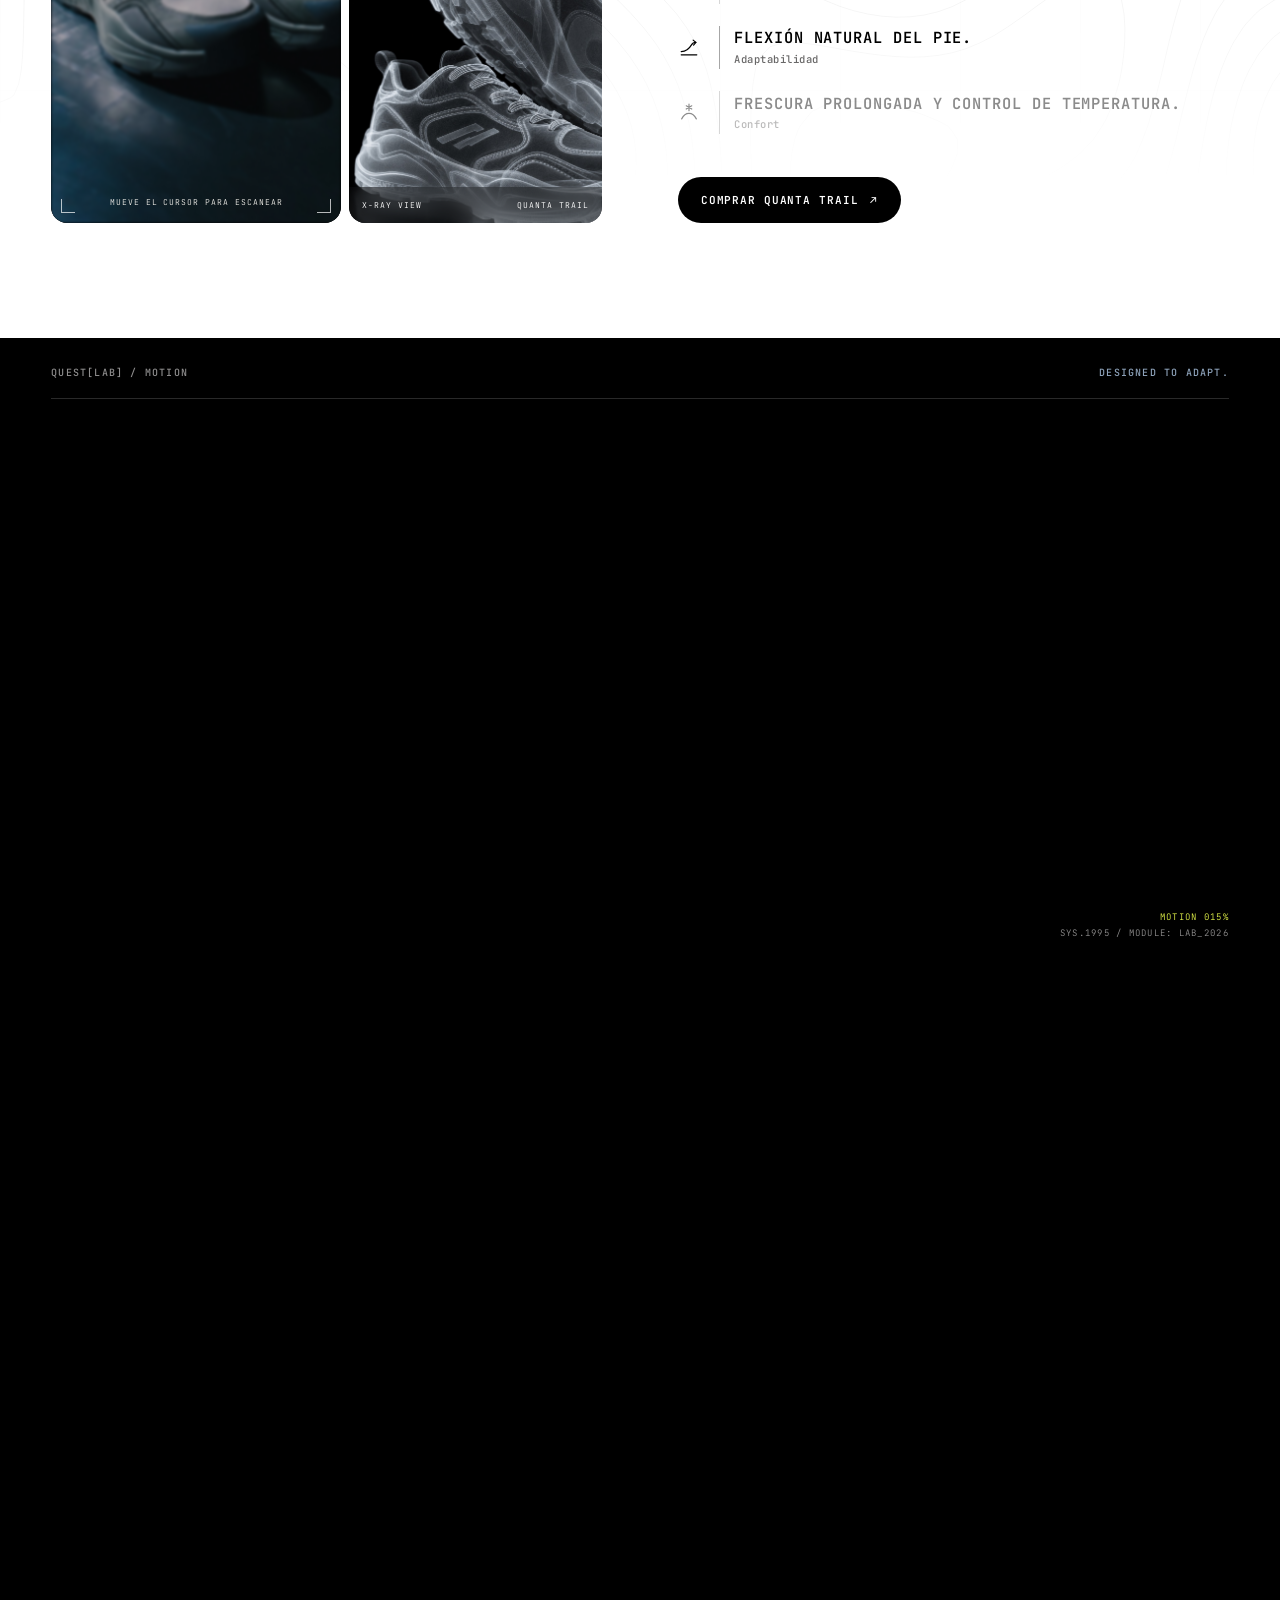
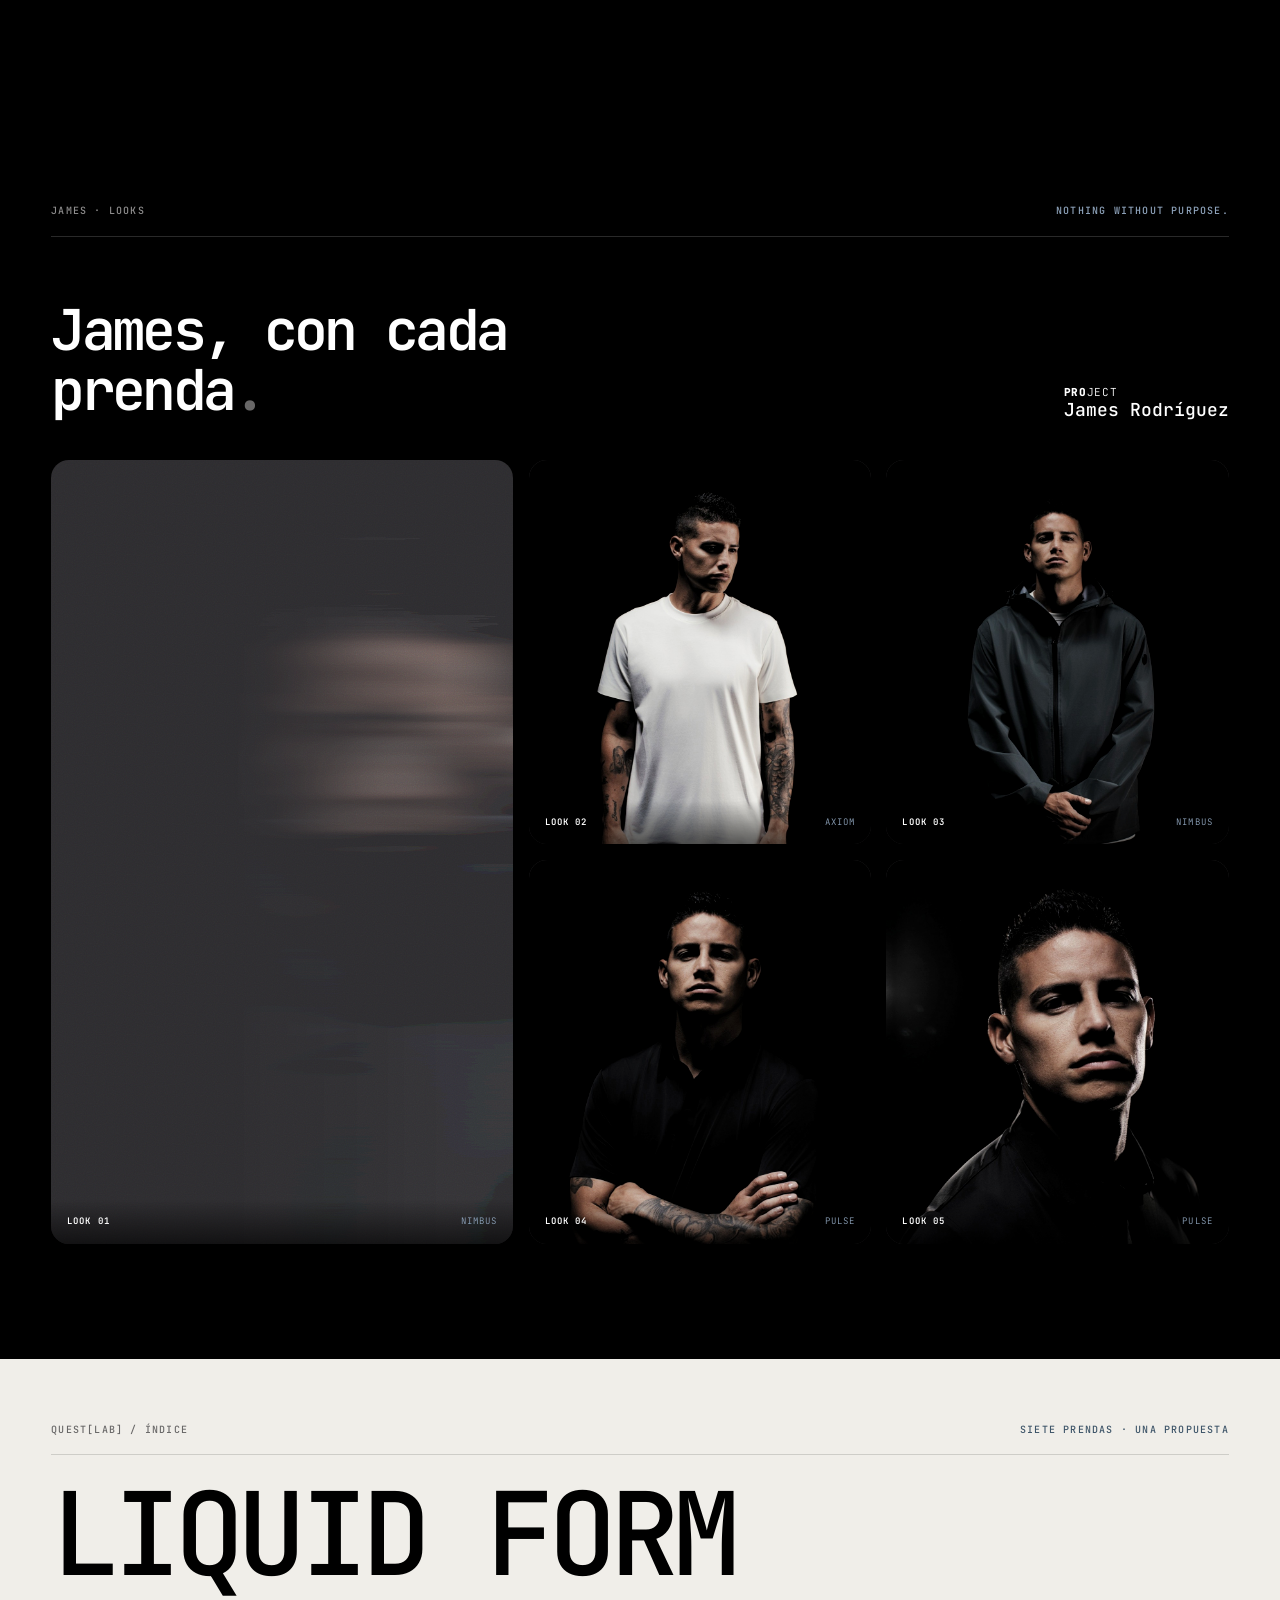
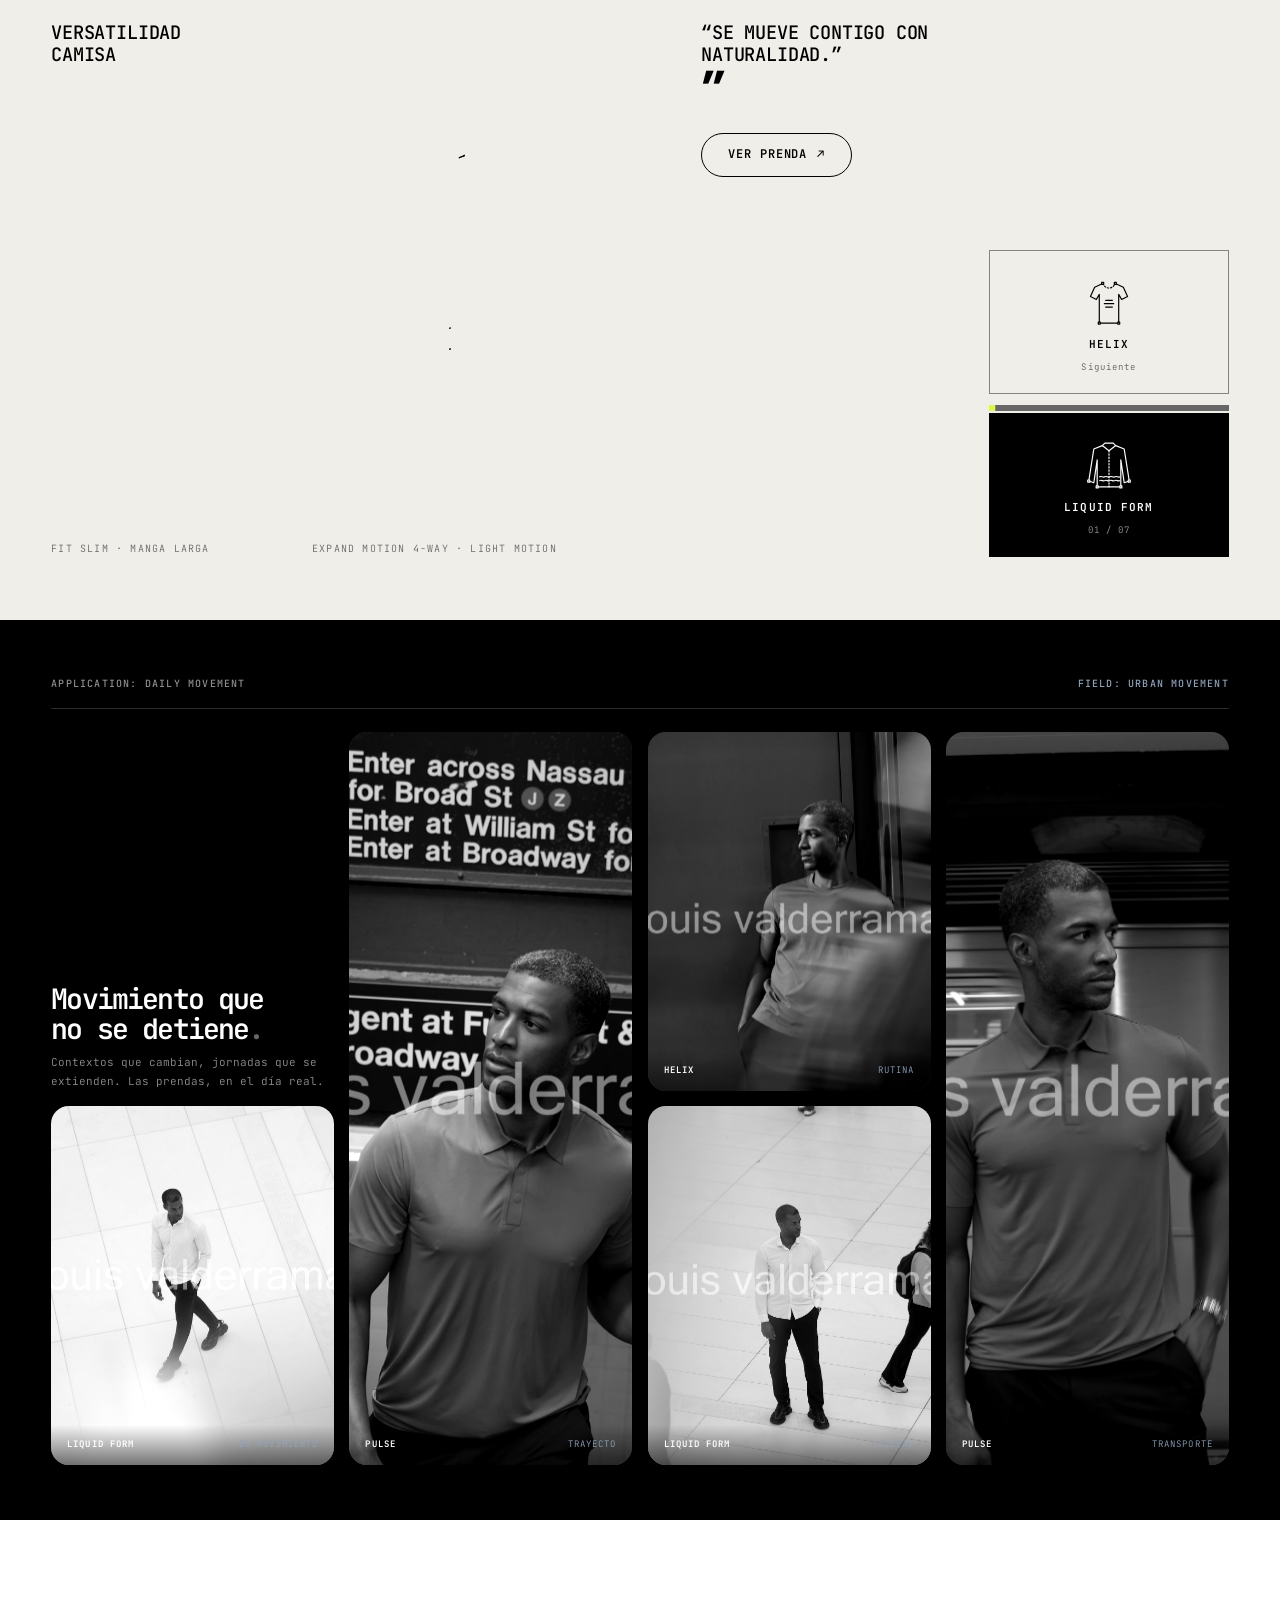
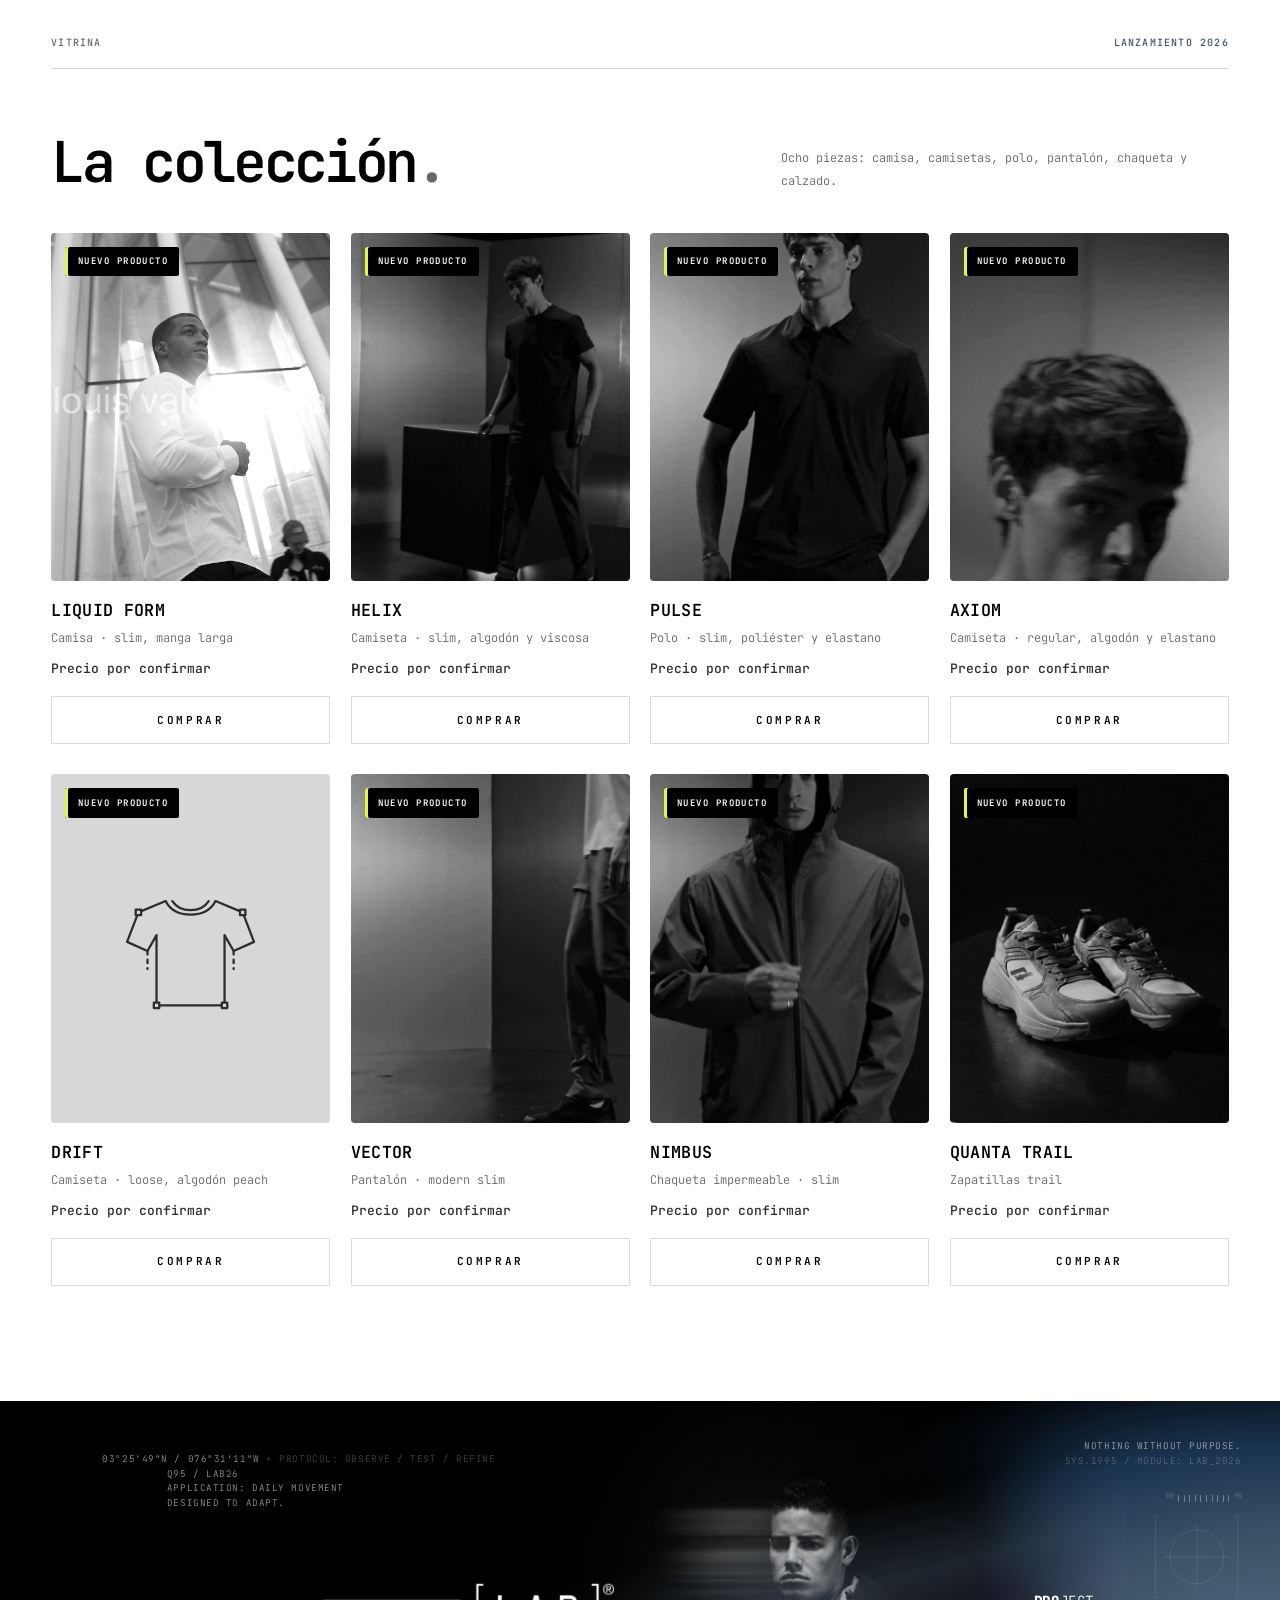
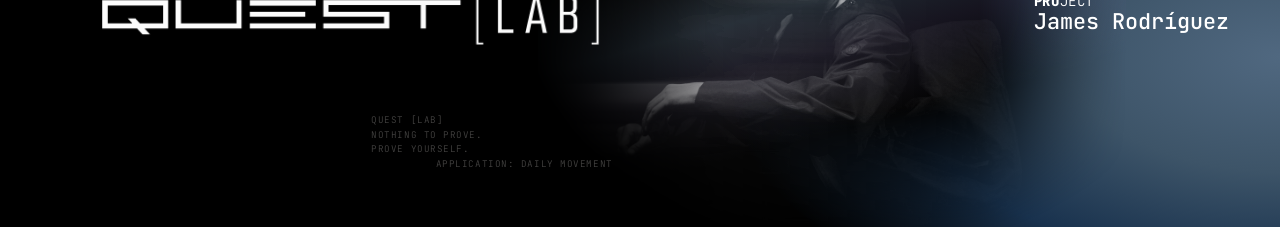
==== commit d1f12957: "Responsive y accesibilidad, colección con mosaico y videos completos, índice de prendas, cinta de mo" ====
--- a/index.html
+++ b/index.html
@@ -18,7 +18,9 @@
       02 Tecnología ...... manifiesto de marca (textos de las piezas oficiales)
       02 Colección ....... visor de una prenda a la vez + menú de íconos (7 prendas)
       03 Quanta Trail .... el calzado en su propio capítulo (X-Ray). Sin James (manual p.5)
+      -- Cinta ......... transición animada de líneas (scroll), separa calzado de James
       04 James · Looks ... galería de James con prendas (nunca calzado)
+      -- Índice ........ una prenda por diapositiva con su ícono en 3D de líneas (referente integrated-reasoning)
       05 Lifestyle ....... las prendas en uso real (fotos pendientes)
       06 Vitrina ......... tienda: 8 piezas con COMPRAR (precios y URLs pendientes)
       07 Banner final .... QUEST[LAB] + James · cierre de la página
@@ -39,10 +41,10 @@
           <div class="frost-window" aria-hidden="true">
             <span class="corner tl"></span><span class="corner tr"></span><span class="corner bl"></span><span class="corner br"></span>
             <p class="frost-text top"><span class="hl">//</span> NOTHING TO PROVE.</p>
-            <p class="frost-text bottom">DESIGNED TO ADAPT.</p>
-          </div>
-
-          <h1 id="hero-title" class="visually-hidden">QUEST[LAB] · PROJECT James Rodríguez. Designed to adapt.</h1>
+            <p class="frost-text bottom">PROVE YOURSELF.</p>
+          </div>
+
+          <h1 id="hero-title" class="visually-hidden">QUEST[LAB] · PROJECT James Rodríguez. Prove yourself.</h1>
 
           <!-- Logo oficial de la colaboración (manual p.2): QUEST[LAB]® • PROJECT James Rodríguez.
                El bloque PROJECT está armado según el manual; reemplazar por el archivo oficial cuando llegue. -->
@@ -50,16 +52,17 @@
             <img src="assets/brand/quest-lab-wordmark.png" alt="">
             <span class="lockup-dot" aria-hidden="true"></span>
             <span class="lockup-project" aria-hidden="true"><span><b>PRO</b>JECT</span><span>James Rodríguez</span></span>
+            <!-- Versión responsive: logo oficial [LAB] (manual p.3, variación vertical) -->
+            <img class="lockup-lab" src="assets/brand/lab-project-lockup.png" alt="">
           </div>
 
           <p class="hero-code left"><span class="lime-dot"></span>LANZAMIENTO 2026</p>
           <p class="hero-code right">Q95 / LAB26</p>
 
-          <!-- Eslogan oficial: usar el archivo gráfico, nunca texto en vivo (manual p.9) -->
-          <div class="slogan-slot">
-            <div class="slot slot-dark" data-label="PROVE YOURSELF / ARCHIVO OFICIAL"></div>
-          </div>
-
+        </div>
+        <!-- Llamado a la acción: debajo de la foto (no tapa a James), baja a la Colección -->
+        <div class="hero-cta">
+          <a class="btn" href="#coleccion">VER LA COLECCIÓN <span aria-hidden="true">↓</span></a>
         </div>
       </section>
 
@@ -77,6 +80,10 @@
       </section>
 
       <!-- ============ 02 · COLECCIÓN — una prenda a la vez + menú de íconos ============
+           Mosaico por prenda: foto grande (izq.) + video (der. arriba) + foto de detalle (der. abajo).
+           En PULSE, DRIFT y NIMBUS el video va en el espacio grande (alterna el ritmo entre prendas).
+           Fotos: cuadros de los videos de campaña (assets/producto-fotos). Videos: los de campaña completos (assets/video/*-completo.mp4);
+           HELIX, AXIOM y DRIFT: solo sus tomas del video de camisetas (helix/axiom/drift-completo.mp4). LIQUID FORM: video pendiente.
            Fuente de datos: ficha de producto (Superior / Inferior / Complementos).
            Para editar una prenda, cambia su <article class="pv">. Para poner foto o video donde hay ícono,
            reemplaza <div class="pv-illus">…</div> por <video> o <img>.
@@ -173,20 +180,26 @@
           <symbol id="t-protect" viewBox="0 0 24 24"><path d="M12 3.5 18.5 6v5c0 4.6-2.8 7.8-6.5 9.5C8.3 18.8 5.5 15.6 5.5 11V6Z"/></symbol>
           <symbol id="t-water" viewBox="0 0 24 24"><path d="M12 4.5 20 19H4Z"/></symbol>
           <symbol id="t-soft" viewBox="0 0 24 24"><path d="M12 3v7.5M9.2 8l2.8 2.8L14.8 8"/><path d="M4 14.5c2.7-1.6 5.3-1.6 8 0s5.3 1.6 8 0M4 17.8c2.7-1.6 5.3-1.6 8 0s5.3 1.6 8 0M4 21h16"/></symbol>
+          <symbol id="t-grip" viewBox="0 0 24 24"><path d="M3.5 18.5h17"/><path d="M4.5 18.5 6.5 14l2 4.5 2-4.5 2 4.5 2-4.5 2 4.5 2-4.5 1.5 4.5"/><path d="M6 9.5c3-3.5 9-3.5 12 0"/></symbol>
+          <symbol id="t-stable" viewBox="0 0 24 24"><path d="M3.5 19.5h17"/><path d="M6.5 19.5v-3.5h11v3.5"/><path d="M12 16V5M9 8l3-3 3 3"/></symbol>
+          <symbol id="t-flex" viewBox="0 0 24 24"><path d="M3.5 17c5-0.2 8.5-2.6 11-7 1-1.8 2.8-3 5-3"/><path d="M3.5 20.5h17"/><path d="M16.5 4.5 19.5 7l-2.5 3"/></symbol>
         </svg>
 
         <div class="wrap">
-          <div class="kicker reveal"><span>COLECCIÓN</span><span>SUPERIOR · INFERIOR · COMPLEMENTOS</span></div>
+          <div class="kicker reveal"><span>COLECCIÓN</span><span>CAMISA · CAMISETA · POLO · PANTALÓN · CHAQUETA</span></div>
           <div class="section-head">
-            <h2 id="collection-title" class="title reveal">La tecnología que importa<br>se siente en el uso<span class="period">.</span></h2>
-            <p class="lead-sm reveal">Siete prendas, una a la vez. Elige una en el menú de abajo.</p>
+            <h2 id="collection-title" class="title reveal">Se siente en el uso<span class="period">.</span></h2>
+            <p class="lead-sm reveal">Siete prendas, una a la vez. Elige una en el menú.</p>
           </div>
 
           <!-- Visor: se muestra una prenda a la vez -->
           <div class="pv-stage" aria-live="polite">
 
             <article class="pv" id="liquid-form" data-pv="liquid-form">
-              <div class="pv-media"><img class="pv-photo" src="assets/fotos/liquid-form-provisional.jpg" alt="Camisa LIQUID FORM (foto provisional)">
+              <div class="pv-media pv-mosaic">
+                <div class="pv-cell is-main"><img class="pv-photo" src="assets/fotos/liquid-form-provisional.jpg" alt="Camisa LIQUID FORM (foto provisional)" loading="lazy"></div>
+                <div class="pv-cell is-video"><img class="pv-photo" src="assets/fotos/lifestyle-m1.jpg" alt="LIQUID FORM en movimiento (foto provisional, video pendiente)" loading="lazy"></div>
+                <div class="pv-cell is-detail"><img class="pv-photo" src="assets/fotos/lifestyle-m4.jpg" alt="LIQUID FORM en la ciudad (foto provisional)" loading="lazy"></div>
                 <div class="pv-hud" aria-hidden="true">
                   <span class="hud-tag"><i class="lime-dot"></i>QL / SCAN</span>
                   <span class="hud-mode"><b>DAILY MOVEMENT</b><span class="hud-switch"><i></i></span></span>
@@ -196,7 +209,7 @@
               </div>
               <div class="pv-info">
                 <p class="pv-cat">CAMISA</p>
-                <h3 class="pv-name"><span class="pv-slash">//</span>LIQUID FORM</h3>
+                <h3 class="pv-name"><span class="pv-slash" aria-hidden="true">//</span>LIQUID FORM</h3>
                 <p class="pv-concept"><span class="lime-dot"></span>VERSATILIDAD<span class="pv-fit">FIT SLIM · MANGA LARGA</span></p>
                 <p class="pv-desc">Redefine la experiencia de llevar una camisa.</p>
                 <p class="pv-label">TECNOLOGÍA</p>
@@ -206,7 +219,10 @@
             </article>
 
             <article class="pv is-active" id="helix" data-pv="helix">
-              <div class="pv-media"><video muted loop playsinline preload="none" poster="assets/video/helix-clean.jpg" src="assets/video/helix-clean.mp4"></video>
+              <div class="pv-media pv-mosaic">
+                <div class="pv-cell is-main"><img class="pv-photo" src="assets/producto-fotos/helix-a.jpg" alt="Camiseta HELIX" loading="lazy"></div>
+                <div class="pv-cell is-video"><video muted autoplay loop playsinline preload="metadata" poster="assets/video/helix-completo.jpg" src="assets/video/helix-completo.mp4"></video></div>
+                <div class="pv-cell is-detail"><img class="pv-photo" src="assets/producto-fotos/helix-b.jpg" alt="Camiseta HELIX, detalle del torso" loading="lazy"></div>
                 <div class="pv-hud" aria-hidden="true">
                   <span class="hud-tag"><i class="lime-dot"></i>QL / SCAN</span>
                   <span class="hud-mode"><b>DAILY MOVEMENT</b><span class="hud-switch"><i></i></span></span>
@@ -216,7 +232,7 @@
               </div>
               <div class="pv-info">
                 <p class="pv-cat">CAMISETA</p>
-                <h3 class="pv-name"><span class="pv-slash">//</span>HELIX</h3>
+                <h3 class="pv-name"><span class="pv-slash" aria-hidden="true">//</span>HELIX</h3>
                 <p class="pv-concept"><span class="lime-dot"></span>EQUILIBRIO<span class="pv-fit">FIT SLIM</span></p>
                 <p class="pv-desc">Lleva la camiseta a una nueva dimensión de confort.</p>
                 <dl class="pv-specs"><div><dt>MATERIAL</dt><dd>50% algodón / 50% viscosa</dd></div></dl>
@@ -227,7 +243,10 @@
             </article>
 
             <article class="pv" id="pulse" data-pv="pulse">
-              <div class="pv-media"><video muted loop playsinline preload="none" poster="assets/video/pulse-clean.jpg" src="assets/video/pulse-clean.mp4"></video>
+              <div class="pv-media pv-mosaic">
+                <div class="pv-cell is-main"><video muted autoplay loop playsinline preload="metadata" data-start="0" poster="assets/video/polos-completo.jpg" src="assets/video/polos-completo.mp4"></video></div>
+                <div class="pv-cell is-video"><img class="pv-photo" src="assets/producto-fotos/pulse-a.jpg" alt="Polo PULSE" loading="lazy"></div>
+                <div class="pv-cell is-detail"><img class="pv-photo" src="assets/producto-fotos/pulse-b.jpg" alt="Polo PULSE, detalle del cuello" loading="lazy"></div>
                 <div class="pv-hud" aria-hidden="true">
                   <span class="hud-tag"><i class="lime-dot"></i>QL / SCAN</span>
                   <span class="hud-mode"><b>DAILY MOVEMENT</b><span class="hud-switch"><i></i></span></span>
@@ -237,7 +256,7 @@
               </div>
               <div class="pv-info">
                 <p class="pv-cat">POLO</p>
-                <h3 class="pv-name"><span class="pv-slash">//</span>PULSE</h3>
+                <h3 class="pv-name"><span class="pv-slash" aria-hidden="true">//</span>PULSE</h3>
                 <p class="pv-concept"><span class="lime-dot"></span>LIDERAZGO<span class="pv-fit">FIT SLIM</span></p>
                 <p class="pv-desc">Reinterpreta el polo tradicional para el ritmo del día.</p>
                 <dl class="pv-specs"><div><dt>MATERIAL</dt><dd>92% poliéster / 8% elastano</dd></div></dl>
@@ -248,7 +267,10 @@
             </article>
 
             <article class="pv" id="axiom" data-pv="axiom">
-              <div class="pv-media"><video muted loop playsinline preload="none" poster="assets/video/axiom-clean.jpg" src="assets/video/axiom-clean.mp4"></video>
+              <div class="pv-media pv-mosaic">
+                <div class="pv-cell is-main"><img class="pv-photo" src="assets/producto-fotos/axiom-a.jpg" alt="Camiseta AXIOM" loading="lazy"></div>
+                <div class="pv-cell is-video"><video muted autoplay loop playsinline preload="metadata" poster="assets/video/axiom-completo.jpg" src="assets/video/axiom-completo.mp4"></video></div>
+                <div class="pv-cell is-detail"><img class="pv-photo" src="assets/producto-fotos/axiom-b.jpg" alt="Camiseta AXIOM, detalle de la manga y el tejido" loading="lazy"></div>
                 <div class="pv-hud" aria-hidden="true">
                   <span class="hud-tag"><i class="lime-dot"></i>QL / SCAN</span>
                   <span class="hud-mode"><b>DAILY MOVEMENT</b><span class="hud-switch"><i></i></span></span>
@@ -258,7 +280,7 @@
               </div>
               <div class="pv-info">
                 <p class="pv-cat">CAMISETA</p>
-                <h3 class="pv-name"><span class="pv-slash">//</span>AXIOM</h3>
+                <h3 class="pv-name"><span class="pv-slash" aria-hidden="true">//</span>AXIOM</h3>
                 <p class="pv-concept"><span class="lime-dot"></span>PRECISIÓN<span class="pv-fit">FIT REGULAR</span></p>
                 <p class="pv-desc">Diseñada para una realidad en constante movimiento.</p>
                 <dl class="pv-specs"><div><dt>MATERIAL</dt><dd>88% algodón / 12% elastano</dd></div></dl>
@@ -269,7 +291,10 @@
             </article>
 
             <article class="pv" id="drift" data-pv="drift">
-              <div class="pv-media"><div class="pv-illus"><svg><use href="#i-drift"/></svg><span>FOTO / VIDEO PENDIENTE</span></div>
+              <div class="pv-media pv-mosaic">
+                <div class="pv-cell is-main"><video muted autoplay loop playsinline preload="metadata" poster="assets/video/drift-completo.jpg" src="assets/video/drift-completo.mp4"></video></div>
+                <div class="pv-cell is-video"><img class="pv-photo" src="assets/producto-fotos/drift-a.jpg" alt="Camiseta DRIFT" loading="lazy"></div>
+                <div class="pv-cell is-detail"><img class="pv-photo" src="assets/producto-fotos/drift-b.jpg" alt="Camiseta DRIFT: corte loose, cuello y mangas" loading="lazy"></div>
                 <div class="pv-hud" aria-hidden="true">
                   <span class="hud-tag"><i class="lime-dot"></i>QL / SCAN</span>
                   <span class="hud-mode"><b>DAILY MOVEMENT</b><span class="hud-switch"><i></i></span></span>
@@ -279,7 +304,7 @@
               </div>
               <div class="pv-info">
                 <p class="pv-cat">CAMISETA</p>
-                <h3 class="pv-name"><span class="pv-slash">//</span>DRIFT</h3>
+                <h3 class="pv-name"><span class="pv-slash" aria-hidden="true">//</span>DRIFT</h3>
                 <p class="pv-concept"><span class="lime-dot"></span>CONFORT CONSCIENTE<span class="pv-fit">FIT LOOSE</span></p>
                 <p class="pv-desc">Redefine lo que se espera de una camiseta de algodón.</p>
                 <dl class="pv-specs"><div><dt>MATERIAL</dt><dd>100% algodón peach de alto gramaje</dd></div><div><dt>ACABADO</dt><dd>Cuello con costuras expuestas</dd></div></dl>
@@ -290,7 +315,10 @@
             </article>
 
             <article class="pv" id="vector" data-pv="vector">
-              <div class="pv-media"><video muted loop playsinline preload="none" poster="assets/video/vector-clean.jpg" src="assets/video/vector-clean.mp4"></video>
+              <div class="pv-media pv-mosaic">
+                <div class="pv-cell is-main"><img class="pv-photo" src="assets/producto-fotos/vector-a.jpg" alt="Pantalón VECTOR" loading="lazy"></div>
+                <div class="pv-cell is-video"><video muted autoplay loop playsinline preload="metadata" data-start="0" poster="assets/video/pantalon-completo.jpg" src="assets/video/pantalon-completo.mp4"></video></div>
+                <div class="pv-cell is-detail"><img class="pv-photo" src="assets/producto-fotos/vector-b.jpg" alt="Pantalón VECTOR, detalle" loading="lazy"></div>
                 <div class="pv-hud" aria-hidden="true">
                   <span class="hud-tag"><i class="lime-dot"></i>QL / SCAN</span>
                   <span class="hud-mode"><b>DAILY MOVEMENT</b><span class="hud-switch"><i></i></span></span>
@@ -300,7 +328,7 @@
               </div>
               <div class="pv-info">
                 <p class="pv-cat">PANTALÓN</p>
-                <h3 class="pv-name"><span class="pv-slash">//</span>VECTOR</h3>
+                <h3 class="pv-name"><span class="pv-slash" aria-hidden="true">//</span>VECTOR</h3>
                 <p class="pv-concept"><span class="lime-dot"></span>DISCIPLINA<span class="pv-fit">FIT MODERN SLIM</span></p>
                 <p class="pv-desc">Reinventa el pantalón de uso diario.</p>
                 <dl class="pv-specs"><div><dt>MATERIAL</dt><dd>78% poliamida / 22% elastano</dd></div></dl>
@@ -311,7 +339,10 @@
             </article>
 
             <article class="pv" id="nimbus" data-pv="nimbus">
-              <div class="pv-media"><video muted loop playsinline preload="none" poster="assets/video/nimbus-clean.jpg" src="assets/video/nimbus-clean.mp4"></video>
+              <div class="pv-media pv-mosaic">
+                <div class="pv-cell is-main"><video muted autoplay loop playsinline preload="metadata" data-start="0" poster="assets/video/chaqueta-completo.jpg" src="assets/video/chaqueta-completo.mp4"></video></div>
+                <div class="pv-cell is-video"><img class="pv-photo" src="assets/producto-fotos/nimbus-a.jpg" alt="Chaqueta NIMBUS" loading="lazy"></div>
+                <div class="pv-cell is-detail"><img class="pv-photo" src="assets/producto-fotos/nimbus-b.jpg" alt="Chaqueta NIMBUS con capota" loading="lazy"></div>
                 <div class="pv-hud" aria-hidden="true">
                   <span class="hud-tag"><i class="lime-dot"></i>QL / SCAN</span>
                   <span class="hud-mode"><b>DAILY MOVEMENT</b><span class="hud-switch"><i></i></span></span>
@@ -321,7 +352,7 @@
               </div>
               <div class="pv-info">
                 <p class="pv-cat">CHAQUETA</p>
-                <h3 class="pv-name"><span class="pv-slash">//</span>NIMBUS</h3>
+                <h3 class="pv-name"><span class="pv-slash" aria-hidden="true">//</span>NIMBUS</h3>
                 <p class="pv-concept"><span class="lime-dot"></span>VISIÓN<span class="pv-fit">FIT SLIM</span></p>
                 <p class="pv-desc">La verdadera innovación no siempre está a la vista.</p>
                 <dl class="pv-specs"><div><dt>MATERIAL</dt><dd>100% poliéster técnico</dd></div></dl>
@@ -334,13 +365,13 @@
 
           <!-- Menú de prendas con íconos -->
           <nav class="pv-menu" aria-label="Elegir prenda" role="tablist">
-            <button role="tab" aria-selected="false" data-go="liquid-form"><svg><use href="#i-liquid"/></svg><b>LIQUID FORM</b><small>Superior</small></button>
-            <button role="tab" aria-selected="true" data-go="helix" class="is-active"><svg><use href="#i-helix"/></svg><b>HELIX</b><small>Superior</small></button>
-            <button role="tab" aria-selected="false" data-go="pulse"><svg><use href="#i-pulse"/></svg><b>PULSE</b><small>Superior</small></button>
-            <button role="tab" aria-selected="false" data-go="axiom"><svg><use href="#i-axiom"/></svg><b>AXIOM</b><small>Superior</small></button>
-            <button role="tab" aria-selected="false" data-go="drift"><svg><use href="#i-drift"/></svg><b>DRIFT</b><small>Superior</small></button>
-            <button role="tab" aria-selected="false" data-go="vector"><svg><use href="#i-vector"/></svg><b>VECTOR</b><small>Inferior</small></button>
-            <button role="tab" aria-selected="false" data-go="nimbus"><svg><use href="#i-nimbus"/></svg><b>NIMBUS</b><small>Complementos</small></button>
+            <button role="tab" aria-selected="false" data-go="liquid-form"><svg><use href="#i-liquid"/></svg><b>LIQUID FORM</b><small>Camisa</small></button>
+            <button role="tab" aria-selected="true" data-go="helix" class="is-active"><svg><use href="#i-helix"/></svg><b>HELIX</b><small>Camiseta</small></button>
+            <button role="tab" aria-selected="false" data-go="pulse"><svg><use href="#i-pulse"/></svg><b>PULSE</b><small>Polo</small></button>
+            <button role="tab" aria-selected="false" data-go="axiom"><svg><use href="#i-axiom"/></svg><b>AXIOM</b><small>Camiseta</small></button>
+            <button role="tab" aria-selected="false" data-go="drift"><svg><use href="#i-drift"/></svg><b>DRIFT</b><small>Camiseta</small></button>
+            <button role="tab" aria-selected="false" data-go="vector"><svg><use href="#i-vector"/></svg><b>VECTOR</b><small>Pantalón</small></button>
+            <button role="tab" aria-selected="false" data-go="nimbus"><svg><use href="#i-nimbus"/></svg><b>NIMBUS</b><small>Chaqueta</small></button>
           </nav>
         </div>
       </section>
@@ -353,44 +384,66 @@
           <div class="kicker reveal"><span>QUANTA TRAIL / X-RAY VIEW</span><span>QUEST[LAB] / 2026</span></div>
 
           <div class="xray-grid">
+            <!-- Misma distribución que la Colección: escáner (grande) + video + galería X-Ray -->
+            <div class="xray-mosaic reveal">
+              <div class="pv-cell is-main">
+                <!-- Escáner: la capa "scan" está alineada con la foto y se revela en la franja -->
+                <div class="scanner" data-scanner>
+                  <img class="scan-base" src="assets/producto/quanta-03.jpg" alt="Quanta Trail, par de tenis" loading="lazy">
+                  <img class="scan-layer" src="assets/producto/quanta-03-scan.jpg" alt="" aria-hidden="true" loading="lazy">
+                  <span class="scan-line" aria-hidden="true"><b data-scan-readout>SCAN 000%</b></span>
+                  <span class="corner tl"></span><span class="corner tr"></span><span class="corner bl"></span><span class="corner br"></span>
+                  <span class="scanner-tag">MUEVE EL CURSOR PARA ESCANEAR</span>
+                </div>
+              </div>
+              <div class="pv-cell is-video"><video data-autoplay muted loop playsinline preload="none" poster="assets/video/quanta-trail.jpg" src="assets/video/quanta-trail.mp4"></video></div>
+              <div class="pv-cell is-detail">
+
+                <!-- Galería X-Ray: carrusel en la misma tarjeta con las radiografías oficiales del Quanta Trail -->
+                <figure class="xray-official" data-xgallery>
+                  <img class="xg-slide is-active" src="assets/producto/quanta-xray.jpg" alt="Vista de rayos X del Quanta Trail" loading="lazy">
+                  <img class="xg-slide" src="assets/producto/quanta-xray-apilados.jpg" alt="Par de Quanta Trail apilados en rayos X" loading="lazy">
+                  <img class="xg-slide" src="assets/producto/quanta-xray-par.jpg" alt="Par de Quanta Trail de frente en rayos X" loading="lazy">
+                  <img class="xg-slide" src="assets/producto/quanta-xray-talon.jpg" alt="Talón del Quanta Trail en rayos X" loading="lazy">
+                  <div class="scan-nav">
+                    <button type="button" data-xg-prev aria-label="Foto anterior">←</button>
+                    <span data-xg-count>01 / 04</span>
+                    <button type="button" data-xg-next aria-label="Foto siguiente">→</button>
+                  </div>
+                  <figcaption><span>X-RAY VIEW</span><span>QUANTA TRAIL</span></figcaption>
+                </figure>
+              </div>
+            </div>
+
             <div class="xray-copy">
-              <!-- Ícono propio del producto (mismo sistema de íconos de la Colección) -->
-              <div class="xray-icon reveal"><svg><use href="#i-quanta"/></svg><span><b>// ZAPATILLA QUANTA TRAIL</b><small>QUEST[LAB] / 2026</small></span></div>
-              <p class="xray-eyebrow reveal"><span class="lime-dot"></span>FUNCIONALIDAD / FRESCURA PROLONGADA</p>
-              <h2 id="xray-title" class="title reveal">Lo que no<br>se ve<span class="period">.</span></h2>
-              <p class="lead-sm reveal">Hay una tecnología que se ve, y hay una que no. La que no se ve es la que realmente importa.</p>
-              <ol class="xray-list" data-xray-list>
-                <li><em><b>AGARRE EN DIFERENTES SUPERFICIES.</b><small>· TRACCIÓN</small></em></li>
-                <li><em><b>APOYO FIRME EN TERRENOS IRREGULARES.</b><small>· ESTABILIDAD</small></em></li>
-                <li><em><b>FLEXIÓN NATURAL DEL PIE.</b><small>· ADAPTABILIDAD</small></em></li>
-                <li><em><b>FRESCURA PROLONGADA Y CONTROL DE TEMPERATURA.</b><small>· CONFORT</small></em></li>
+              <!-- Misma ficha que las prendas de la Colección: tipo, // NOMBRE, concepto + atributo, frase -->
+              <p class="pv-cat reveal">CALZADO</p>
+              <h2 id="xray-title" class="pv-name reveal"><span class="pv-slash" aria-hidden="true">//</span>QUANTA TRAIL</h2>
+              <p class="pv-concept reveal"><span class="lime-dot"></span>FUNCIONALIDAD<span class="pv-fit">FRESCURA PROLONGADA</span></p>
+              <p class="pv-desc reveal">Lleva el carácter del calzado de exploración a una nueva expresión de estilo.</p>
+              <p class="pv-label reveal">ATRIBUTOS</p>
+              <ol class="xray-list pv-attrs" data-xray-list>
+                <li><svg class="ti" aria-hidden="true"><use href="#t-grip"/></svg><div><b>AGARRE EN DIFERENTES SUPERFICIES.</b><span>Tracción</span></div></li>
+                <li><svg class="ti" aria-hidden="true"><use href="#t-stable"/></svg><div><b>APOYO FIRME EN TERRENOS IRREGULARES.</b><span>Estabilidad</span></div></li>
+                <li><svg class="ti" aria-hidden="true"><use href="#t-flex"/></svg><div><b>FLEXIÓN NATURAL DEL PIE.</b><span>Adaptabilidad</span></div></li>
+                <li><svg class="ti" aria-hidden="true"><use href="#t-fresh"/></svg><div><b>FRESCURA PROLONGADA Y CONTROL DE TEMPERATURA.</b><span>Confort</span></div></li>
               </ol>
               <!-- Call to action de compra. URL de la tienda PENDIENTE: reemplazar href="#" por el enlace real -->
               <a class="btn btn-solid xray-buy reveal" href="#" data-buy="quanta-trail">COMPRAR QUANTA TRAIL <span aria-hidden="true">↗</span></a>
             </div>
-
-            <!-- Escáner: la capa "scan" está alineada con la foto y se revela en la franja -->
-            <div class="scanner reveal" data-scanner>
-              <img class="scan-base" src="assets/producto/quanta-03.jpg" alt="Quanta Trail, par de tenis" loading="lazy">
-              <img class="scan-layer" src="assets/producto/quanta-03-scan.jpg" alt="" aria-hidden="true" loading="lazy">
-              <span class="scan-line" aria-hidden="true"><b data-scan-readout>SCAN 000%</b></span>
-              <span class="corner tl"></span><span class="corner tr"></span><span class="corner bl"></span><span class="corner br"></span>
-              <span class="scanner-tag">MUEVE EL CURSOR PARA ESCANEAR</span>
-            </div>
-
-            <!-- Galería X-Ray: carrusel en la misma tarjeta con las radiografías oficiales del Quanta Trail -->
-            <figure class="xray-official reveal" data-xgallery>
-              <img class="xg-slide is-active" src="assets/producto/quanta-xray.jpg" alt="Vista de rayos X del Quanta Trail" loading="lazy">
-              <img class="xg-slide" src="assets/producto/quanta-xray-apilados.jpg" alt="Par de Quanta Trail apilados en rayos X" loading="lazy">
-              <img class="xg-slide" src="assets/producto/quanta-xray-par.jpg" alt="Par de Quanta Trail de frente en rayos X" loading="lazy">
-              <img class="xg-slide" src="assets/producto/quanta-xray-talon.jpg" alt="Talón del Quanta Trail en rayos X" loading="lazy">
-              <div class="scan-nav">
-                <button type="button" data-xg-prev aria-label="Foto anterior">←</button>
-                <span data-xg-count>01 / 04</span>
-                <button type="button" data-xg-next aria-label="Foto siguiente">→</button>
-              </div>
-              <figcaption><span>X-RAY VIEW</span><span>QUANTA TRAIL</span></figcaption>
-            </figure>
+          </div>
+        </div>
+      </section>
+
+      <!-- ============ CINTA DE MOVIMIENTO — transición animada (referente integrated-reasoning) ============
+           Al bajar, la cinta pasa de una línea fina a una cinta de líneas que se ondula y gira,
+           y cambia de gris a blanco, azul QL y lima. Solo colores del manual. -->
+      <section class="motion" id="movimiento" aria-label="Movimiento">
+        <div class="motion-sticky">
+          <canvas class="motion-canvas" data-ribbon aria-hidden="true"></canvas>
+          <div class="wrap motion-ui">
+            <div class="kicker"><span>QUEST[LAB] / MOTION</span><span>DESIGNED TO ADAPT.</span></div>
+            <p class="motion-code"><span data-ribbon-readout>MOTION 000%</span><br>SYS.1995 / MODULE: LAB_2026</p>
           </div>
         </div>
       </section>
@@ -434,10 +487,110 @@
               <figcaption data-provisional><span>LOOK 04</span><span>PULSE</span></figcaption>
             </figure>
             <figure class="look reveal">
-              <img class="look-img" src="assets/fotos/james-look-03.jpg" alt="James Rodríguez con chaqueta con capucha" loading="lazy">
-              <img class="look-ghost" src="assets/fotos/james-look-03.jpg" alt="" aria-hidden="true" loading="lazy">
-              <figcaption data-provisional><span>LOOK 05</span><span>NIMBUS</span></figcaption>
-            </figure>
+              <img class="look-img" src="assets/fotos/james-look-05.jpg" alt="James Rodríguez con prenda negra de cuello" loading="lazy">
+              <img class="look-ghost" src="assets/fotos/james-look-05.jpg" alt="" aria-hidden="true" loading="lazy">
+              <figcaption data-provisional><span>LOOK 05</span><span>PULSE</span></figcaption>
+            </figure>
+          </div>
+        </div>
+      </section>
+
+      <!-- ============ ÍNDICE DE PRENDAS — referente integrated-reasoning (diapositiva "Y Combinator") ============
+           Una prenda por diapositiva: nombre grande, concepto, ícono propio que se va dibujando trazo a trazo
+           (cuando termina de dibujarse pasa a la siguiente prenda),
+           beneficio principal y botón a la prenda en la Colección. Cambia sola; la barra lima marca el tiempo.
+           Sin calzado: esta sección sigue a James (manual p.5). -->
+      <section class="press" id="indice" aria-label="Índice de prendas">
+        <div class="wrap">
+          <div class="kicker reveal"><span>QUEST[LAB] / ÍNDICE</span><span>SIETE PRENDAS · UNA PROPUESTA</span></div>
+          <div class="px-stage" data-press>
+            <article class="px-slide is-active" data-px="liquid-form" data-icon="i-liquid" data-name="LIQUID FORM" data-type="CAMISA">
+              <h3 class="px-title">LIQUID FORM</h3>
+              <p class="px-lead">VERSATILIDAD<br>CAMISA</p>
+              <div class="px-icon" aria-hidden="true"><svg class="px-draw" viewBox="0 0 64 64"></svg></div>
+              <div class="px-quote">
+                <p>“SE MUEVE CONTIGO CON NATURALIDAD.”</p>
+                <span class="px-mark" aria-hidden="true">”</span>
+                <a class="px-btn" href="#coleccion" data-px-go="liquid-form">VER PRENDA <span aria-hidden="true">↗</span></a>
+              </div>
+              <p class="px-meta"><span>FIT SLIM · MANGA LARGA</span><span>EXPAND MOTION 4-WAY · LIGHT MOTION</span></p>
+            </article>
+            <article class="px-slide" data-px="helix" data-icon="i-helix" data-name="HELIX" data-type="CAMISETA">
+              <h3 class="px-title">HELIX</h3>
+              <p class="px-lead">EQUILIBRIO<br>CAMISETA</p>
+              <div class="px-icon" aria-hidden="true"><svg class="px-draw" viewBox="0 0 64 64"></svg></div>
+              <div class="px-quote">
+                <p>“FRESCA Y SUAVE AL TACTO.”</p>
+                <span class="px-mark" aria-hidden="true">”</span>
+                <a class="px-btn" href="#coleccion" data-px-go="helix">VER PRENDA <span aria-hidden="true">↗</span></a>
+              </div>
+              <p class="px-meta"><span>FIT SLIM</span><span>50% ALGODÓN / 50% VISCOSA</span></p>
+            </article>
+            <article class="px-slide" data-px="pulse" data-icon="i-pulse" data-name="PULSE" data-type="POLO">
+              <h3 class="px-title">PULSE</h3>
+              <p class="px-lead">LIDERAZGO<br>POLO</p>
+              <div class="px-icon" aria-hidden="true"><svg class="px-draw" viewBox="0 0 64 64"></svg></div>
+              <div class="px-quote">
+                <p>“TEJIDO ELÁSTICO Y ULTRA LIGERO.”</p>
+                <span class="px-mark" aria-hidden="true">”</span>
+                <a class="px-btn" href="#coleccion" data-px-go="pulse">VER PRENDA <span aria-hidden="true">↗</span></a>
+              </div>
+              <p class="px-meta"><span>FIT SLIM</span><span>92% POLIÉSTER / 8% ELASTANO</span></p>
+            </article>
+            <article class="px-slide" data-px="axiom" data-icon="i-axiom" data-name="AXIOM" data-type="CAMISETA">
+              <h3 class="px-title">AXIOM</h3>
+              <p class="px-lead">PRECISIÓN<br>CAMISETA</p>
+              <div class="px-icon" aria-hidden="true"><svg class="px-draw" viewBox="0 0 64 64"></svg></div>
+              <div class="px-quote">
+                <p>“SE ESTIRA CONTIGO Y VUELVE A SU FORMA NATURAL.”</p>
+                <span class="px-mark" aria-hidden="true">”</span>
+                <a class="px-btn" href="#coleccion" data-px-go="axiom">VER PRENDA <span aria-hidden="true">↗</span></a>
+              </div>
+              <p class="px-meta"><span>FIT REGULAR</span><span>88% ALGODÓN / 12% ELASTANO</span></p>
+            </article>
+            <article class="px-slide" data-px="drift" data-icon="i-drift" data-name="DRIFT" data-type="CAMISETA">
+              <h3 class="px-title">DRIFT</h3>
+              <p class="px-lead">CONFORT CONSCIENTE<br>CAMISETA</p>
+              <div class="px-icon" aria-hidden="true"><svg class="px-draw" viewBox="0 0 64 64"></svg></div>
+              <div class="px-quote">
+                <p>“ALGODÓN PEACH EXTRA SUAVE AL TACTO.”</p>
+                <span class="px-mark" aria-hidden="true">”</span>
+                <a class="px-btn" href="#coleccion" data-px-go="drift">VER PRENDA <span aria-hidden="true">↗</span></a>
+              </div>
+              <p class="px-meta"><span>FIT LOOSE</span><span>100% ALGODÓN PEACH</span></p>
+            </article>
+            <article class="px-slide" data-px="vector" data-icon="i-vector" data-name="VECTOR" data-type="PANTALÓN">
+              <h3 class="px-title">VECTOR</h3>
+              <p class="px-lead">DISCIPLINA<br>PANTALÓN</p>
+              <div class="px-icon" aria-hidden="true"><svg class="px-draw" viewBox="0 0 64 64"></svg></div>
+              <div class="px-quote">
+                <p>“ELÁSTICO EN CADA MOVIMIENTO SIN PERDER SU FORMA.”</p>
+                <span class="px-mark" aria-hidden="true">”</span>
+                <a class="px-btn" href="#coleccion" data-px-go="vector">VER PRENDA <span aria-hidden="true">↗</span></a>
+              </div>
+              <p class="px-meta"><span>FIT MODERN SLIM</span><span>78% POLIAMIDA / 22% ELASTANO</span></p>
+            </article>
+            <article class="px-slide" data-px="nimbus" data-icon="i-nimbus" data-name="NIMBUS" data-type="CHAQUETA">
+              <h3 class="px-title">NIMBUS</h3>
+              <p class="px-lead">VISIÓN<br>CHAQUETA</p>
+              <div class="px-icon" aria-hidden="true"><svg class="px-draw" viewBox="0 0 64 64"></svg></div>
+              <div class="px-quote">
+                <p>“100% IMPERMEABLE CON COSTURAS TERMOSELLADAS.”</p>
+                <span class="px-mark" aria-hidden="true">”</span>
+                <a class="px-btn" href="#coleccion" data-px-go="nimbus">VER PRENDA <span aria-hidden="true">↗</span></a>
+              </div>
+              <p class="px-meta"><span>FIT SLIM</span><span>100% POLIÉSTER TÉCNICO</span></p>
+            </article>
+            <!-- Recuadros de navegación: siguiente prenda (claro) y prenda actual (oscuro, con barra de tiempo) -->
+            <div class="px-tiles">
+              <button type="button" class="px-tile is-next" data-px-next aria-label="Siguiente prenda">
+                <svg><use href="#i-helix"/></svg><b>HELIX</b><small>Siguiente</small>
+              </button>
+              <div class="px-tile is-current">
+                <span class="px-bar"><i></i></span>
+                <svg><use href="#i-liquid"/></svg><b>LIQUID FORM</b><small>01 / 07</small>
+              </div>
+            </div>
           </div>
         </div>
       </section>
@@ -495,7 +648,7 @@
           <div class="kicker reveal"><span>VITRINA</span><span>LANZAMIENTO 2026</span></div>
           <div class="section-head">
             <h2 id="vitrina-title" class="title reveal">La colección<span class="period">.</span></h2>
-            <p class="lead-sm reveal">Ocho piezas: superior, inferior, complementos y calzado.</p>
+            <p class="lead-sm reveal">Ocho piezas: camisa, camisetas, polo, pantalón, chaqueta y calzado.</p>
           </div>
 
           <div class="vt-grid">
@@ -565,6 +718,7 @@
           </div>
 
           <img class="banner-logo" src="assets/brand/quest-lab-wordmark.png" alt="QUEST LAB">
+          <img class="banner-logo-lab" src="assets/brand/lab-mark.png" alt="" aria-hidden="true">
 
           <div class="banner-project"><span><b>PRO</b>JECT</span><span>James Rodríguez</span></div>
 
--- a/styles.css
+++ b/styles.css
@@ -461,7 +461,7 @@
    HERO = sección de James con vidrio esmerilado (antes Campaña)
    ========================================================= */
 .hero-campaign { background: var(--black); }
-.hero-campaign .campaign-frame { min-height: calc(100svh - var(--gutter) * 1.2); }
+.hero-campaign .campaign-frame { min-height: calc(100svh - var(--gutter) * 1.2 - 64px); }   /* deja espacio para el botón debajo */
 .hero-campaign .campaign-frame::after {
   background: linear-gradient(180deg, rgba(0,0,0,.6) 0%, transparent 22%, transparent 55%, rgba(0,0,0,.8) 100%); }
 .hero-campaign .hero-lockup, .hero-campaign .hero-code, .hero-campaign .hero-index, .hero-campaign .slogan-slot { z-index: 4; }
@@ -799,6 +799,17 @@
 .scan-nav button { width: 26px; height: 26px; border-radius: 50%; color: var(--white); font-size: 12px; cursor: pointer; transition: background 0.3s, color 0.3s; }
 .scan-nav button:hover { background: var(--lime); color: var(--black); }
 
+/* Hero: botón hacia la Colección — mismo aspecto del recuadro anterior (transparente, línea fina)
+   y en lima al pasar el cursor. Va debajo de la foto para no tapar a James. */
+.hero-campaign .hero-cta { display: flex; justify-content: center; padding: 10px 0 0; }
+.hero-cta .btn { width: min(420px, 70%); }
+.hero-cta .btn { min-height: 44px; justify-content: center; padding: 0 1.6rem; border-radius: 6px;
+  background: rgba(0,0,0,.25); color: var(--white); border: 1px dashed rgba(255,255,255,.45);
+  backdrop-filter: blur(6px); -webkit-backdrop-filter: blur(6px); transition: background 0.3s, color 0.3s, border-color 0.3s; }
+.hero-cta .btn span { transition: transform 0.3s var(--ease); }
+.hero-cta .btn:hover { background: var(--lime); color: var(--black); border-color: var(--lime); border-style: solid; }
+.hero-cta .btn:hover span { transform: translateY(3px); }
+
 /* =========================================================
    FONDO TOPOGRÁFICO (referente IMG_3052)
    ========================================================= */
@@ -858,10 +869,10 @@
 .campaign-frame { cursor: crosshair; }
 .campaign-frame::after { background: linear-gradient(0deg, rgba(0,0,0,.55), transparent 35%); pointer-events: none; }
 .frost-base, .frost-sharp { position: absolute; inset: 0; width: 100%; height: 100%; object-fit: cover; object-position: 62% 28%; transform: scale(1.06); }
-.frost-base { filter: grayscale(1) contrast(1.1) brightness(0.72) blur(22px); }
-.frost-sharp { z-index: 1; filter: grayscale(1) contrast(1.22) brightness(0.95);
+.frost-base { filter: grayscale(1) contrast(1.08) brightness(1.02) blur(4px); }   /* menos desenfoque: se lee la silueta de James */
+.frost-sharp { z-index: 1; filter: grayscale(1) contrast(1.18) brightness(1.12);
   clip-path: inset(var(--t, 37%) var(--r, 12%) var(--b, 49%) var(--l, 38%)); }
-.frost-noise { position: absolute; inset: 0; pointer-events: none; opacity: 0.35; mix-blend-mode: overlay;
+.frost-noise { position: absolute; inset: 0; pointer-events: none; opacity: 0.25; mix-blend-mode: overlay;
   background-image: url("data:image/svg+xml,%3Csvg xmlns='http://www.w3.org/2000/svg' width='180' height='180'%3E%3Cfilter id='n'%3E%3CfeTurbulence type='fractalNoise' baseFrequency='.85' numOctaves='3'/%3E%3C/filter%3E%3Crect width='100%25' height='100%25' filter='url(%23n)'/%3E%3C/svg%3E"); }
 .frost-window { position: absolute; z-index: 3; top: var(--t, 37%); right: var(--r, 12%); bottom: var(--b, 49%); left: var(--l, 38%); pointer-events: none; }
 .frost-window .corner { width: 12px; height: 12px; }
@@ -909,7 +920,7 @@
   .tech-grid { grid-template-columns: 1fr; }
   .tech-card, .tech-card + .tech-card { padding-left: 0; border-left: 0; min-height: 0; border-top: 1px solid var(--line-light); }
   .kicker span:last-child { display: none; }
-  .frost-base, .frost-sharp { object-position: 64% 30%; }
+  .frost-base, .frost-sharp { object-position: 55% 30%; }   /* cara de James centrada en celular */
   .slogan-slot { width: calc(100% - 3rem); bottom: 5.5rem; }
   .frost-text.top { left: 0; }
   .frost-text.bottom { right: 0; }
@@ -936,3 +947,355 @@
   *, *::before, *::after { animation-duration: 0.01ms !important; animation-iteration-count: 1 !important; transition-duration: 0.01ms !important; }
   .reveal { opacity: 1; transform: none; }
 }
+
+/* =========================================================
+   QUANTA TRAIL · fondo blanco + atributos con el mismo formato de las fichas de producto
+   ========================================================= */
+.xray { --line-dark: rgba(0, 0, 0, 0.14); background: var(--white); color: var(--black); }
+.xray .topo { filter: invert(1); }                                   /* curvas de nivel oscuras sobre blanco */
+.xray .kicker span:last-child { color: var(--blue); }
+.xray-eyebrow { color: var(--black); }                               /* el lima no se lee sobre blanco (manual) */
+.xray .lead-sm { color: var(--gargoyle); }
+.xray-icon svg { --node-fill: var(--white); stroke: var(--black); }
+.xray .btn-solid { background: var(--black); color: var(--white); }
+.xray .btn-solid:hover { background: var(--lime); color: var(--black); }
+.xray-official, .xray .scanner { border-color: rgba(0, 0, 0, 0.12); }
+/* Lista de atributos = .pv-attrs, en versión clara */
+.xray-list.pv-attrs { margin-top: 2rem; border-top: 0; }
+.xray-list.pv-attrs li { display: grid; grid-template-columns: 26px 1fr; align-items: center; gap: 0.9rem; padding: 0.7rem 0; border-bottom: 0;
+  color: var(--black); opacity: 0.45; transition: opacity 0.4s; }
+.xray-list.pv-attrs li::before { display: none; }
+.xray-list.pv-attrs li.is-on { padding-left: 0; opacity: 1; }        /* el atributo que lee el escáner */
+.xray-list.pv-attrs .ti { stroke: var(--black); }
+.xray-list.pv-attrs li div { border-left-color: rgba(0, 0, 0, 0.35); }
+.xray-list.pv-attrs li span { font-size: 10.5px; padding-top: 0; color: var(--gargoyle); }
+
+.xray-official figcaption { color: var(--white); }                    /* texto sobre la imagen oscura */
+.scan-base { filter: contrast(1.05) brightness(0.9) blur(1.5px); }      /* foto del escáner a color */
+
+/* =========================================================
+   COLECCIÓN · mosaico por prenda: 1 foto grande + 1 video + 1 foto de detalle
+   ========================================================= */
+.pv-media.pv-mosaic { display: grid; grid-template-columns: 1.15fr 1fr; grid-template-rows: 1fr 1fr; gap: 8px; background: transparent; border-radius: 0; overflow: visible; }
+.pv-cell { position: relative; overflow: hidden; border-radius: 16px; background: var(--jet-black); }
+.pv-cell.is-main { grid-row: 1 / 3; }
+.pv-cell > img, .pv-cell > video { position: absolute; inset: 0; width: 100%; height: 100%; object-fit: cover; filter: grayscale(1) contrast(1.12); }
+.pv-cell.is-main > img { object-position: 50% 30%; }
+.pv-mosaic .pv-hud { border-radius: 16px; overflow: hidden; }
+.pv-mosaic .pv-hud::before { right: 47%; border-bottom-left-radius: 16px; }   /* sombra solo bajo la lectura técnica */
+.pv.is-active .pv-cell > * { animation: pvCell 0.9s var(--ease) both; }
+.pv.is-active .pv-cell.is-video > * { animation-delay: 0.08s; }
+.pv.is-active .pv-cell.is-detail > * { animation-delay: 0.16s; }
+@keyframes pvCell { from { opacity: 0; transform: scale(1.06); } to { opacity: 1; transform: none; } }
+@media (prefers-reduced-motion: reduce) { .pv.is-active .pv-cell > * { animation: none; } }
+
+/* =========================================================
+   QUANTA TRAIL · misma distribución que la Colección (mosaico a la izquierda, ficha a la derecha)
+   ========================================================= */
+.xray-grid { grid-template-columns: minmax(0, 1fr) minmax(0, 1fr); gap: clamp(2rem, 6vw, 6rem); align-items: center; }
+.xray-mosaic { position: relative; display: grid; grid-template-columns: 1.15fr 1fr; grid-template-rows: 1fr 1fr; gap: 8px; aspect-ratio: 4 / 5; max-height: 68vh; width: 100%; }
+.xray-mosaic .pv-cell > .scanner, .xray-mosaic .pv-cell > .xray-official { position: absolute; inset: 0; aspect-ratio: auto; width: 100%; height: 100%; margin: 0; border: 0; border-radius: 16px; }
+.xray-mosaic .pv-cell > video { filter: grayscale(1) contrast(1.12); }
+.xray-mosaic .xray-official { display: block; }
+.xray-mosaic .scan-nav { top: 10px; transform: translateX(-50%) scale(0.9); }
+.xray-mosaic .xray-official figcaption { padding: 0.7rem 0.8rem; font-size: 8px; }
+.xray-mosaic .scanner-tag { font-size: 8px; }
+@media (max-width: 1100px) { .xray-grid { grid-template-columns: 1fr 1fr; } .xray-copy { grid-column: auto; } }
+@media (max-width: 760px) {
+  .xray-grid { grid-template-columns: 1fr; }
+  .xray-mosaic { max-height: none; }
+  .xray-mosaic .xray-official { display: block; }
+}
+
+/* Quanta Trail: ficha igual a las prendas, en versión clara */
+.xray-copy .pv-slash { color: var(--black); }
+.xray-copy .pv-concept { color: var(--black); }                      /* el lima solo en el punto: no se lee sobre blanco */
+.xray-copy .pv-fit { color: var(--black); border-left-color: rgba(0,0,0,.25); }
+.xray-copy .pv-desc { border-bottom-color: var(--black); }
+.xray-copy .pv-label { color: var(--blue); }
+.xray-copy .xray-list.pv-attrs { margin-top: 0; }
+
+/* Quanta Trail: ícono en la misma barra que el menú de la Colección (un solo botón activo) */
+.xray-menu { --line-dark: rgba(0,0,0,.14); grid-template-columns: repeat(7, minmax(0, 1fr)); }
+.xray-menu span { position: relative; display: grid; justify-items: center; gap: 0.35rem; padding: 1.3rem 0.5rem 1.1rem; grid-column: 4; color: var(--black);
+  background: rgba(0,0,0,.04); border-left: 1px solid var(--line-dark); border-right: 1px solid var(--line-dark); }
+.xray-menu span::after { content: ""; position: absolute; left: 0; right: 0; top: -1px; height: 2px; background: var(--lime); }
+.xray-menu svg { --node-fill: var(--white); stroke: var(--black); }
+@media (max-width: 760px) { .xray-menu { display: grid; grid-template-columns: 1fr; } .xray-menu span { grid-column: 1; border: 0; } }
+
+/* Colección y Quanta Trail: fotos y videos a color, como los originales */
+.pv-media video, .pv-media .pv-photo, .pv-cell > img, .pv-cell > video,
+.xray-mosaic .pv-cell > video, .xray-official img { filter: none; }
+
+/* Ícono del Quanta Trail: debajo del título de la sección, a la izquierda */
+.xray-menu { display: inline-grid; grid-template-columns: 1fr; margin-top: clamp(1.5rem, 3vw, 2.5rem); border: 0; }
+.xray-menu span { grid-column: 1; width: clamp(150px, 14vw, 190px); border: 1px solid var(--line-dark); border-top: 0; }
+@media (max-width: 760px) { .xray-menu span { width: 150px; border: 1px solid var(--line-dark); border-top: 0; } }
+.xray-menu + .xray-grid { padding-top: clamp(1.2rem, 2.5vw, 2rem); }
+
+/* Quanta Trail: imágenes alineadas con la ficha, como en la Colección
+   (nombre en una sola línea y el mosaico ocupa el alto de la ficha) */
+.xray-copy .pv-name { font-size: clamp(2.4rem, 4.4vw, 4.8rem); white-space: nowrap; }
+@media (min-width: 761px) {
+  .xray-grid { align-items: stretch; }
+  .xray-mosaic { aspect-ratio: auto; max-height: none; height: 100%; min-height: 480px; }
+}
+
+/* James · Looks: fotos con su color original (se mantienen el desenfoque de entrada y el movimiento) */
+.look-img { filter: contrast(1.05); }
+.look.reveal .look-img { filter: contrast(1.05) blur(14px); }
+.look.reveal.is-in .look-img { filter: contrast(1.05) blur(0); }
+.look-ghost { filter: brightness(1.05) url(#motion-ghost); }
+@media (prefers-reduced-motion: reduce) { .look.reveal .look-img { filter: contrast(1.05); } }
+
+/* =========================================================
+   LIFESTYLE · una sola pantalla (escritorio): texto + 5 fotos en 2 filas
+   | texto / m1 | m2 alta | m3 / m4 | m5 alta |
+   ========================================================= */
+@media (min-width: 761px) {
+  .lifestyle { min-height: 100svh; display: flex; align-items: center; padding: clamp(2rem, 4vh, 3rem) 0; }
+  .lifestyle .wrap { width: min(100% - var(--gutter) * 2, 1440px); }
+  .ls-grid.ls-grid-5 { grid-template-rows: 1fr 1fr; grid-auto-rows: auto; height: calc(100svh - clamp(8rem, 16vh, 10.5rem)); min-height: 460px; padding-top: clamp(1rem, 2.5vh, 1.6rem); }
+  .ls-grid-5 .ls-text { grid-column: 1 / 4;  grid-row: 1 / 2; justify-content: flex-end; }
+  .ls-grid-5 .ls-m1   { grid-column: 1 / 4;  grid-row: 2 / 3; }
+  .ls-grid-5 .ls-m2   { grid-column: 4 / 7;  grid-row: 1 / 3; }
+  .ls-grid-5 .ls-m3   { grid-column: 7 / 10; grid-row: 1 / 2; }
+  .ls-grid-5 .ls-m4   { grid-column: 7 / 10; grid-row: 2 / 3; }
+  .ls-grid-5 .ls-m5   { grid-column: 10 / 13; grid-row: 1 / 3; }
+  .ls-grid-5 .ls-text .title { font-size: clamp(1.4rem, 2.2vw, 2.3rem); }
+  .ls-grid-5 .ls-text .lead-sm { font-size: 11px; line-height: 1.7; }
+}
+
+/* =========================================================
+   CINTA DE MOVIMIENTO — sección fija mientras se recorre (2 pantallas de scroll)
+   ========================================================= */
+.motion { position: relative; height: 220vh; background: var(--black); color: var(--white); }
+.motion-sticky { position: sticky; top: 0; height: 100svh; overflow: hidden; }
+.motion-canvas { position: absolute; inset: 0; width: 100%; height: 100%; }
+.motion-ui { position: relative; z-index: 1; height: 100%; display: flex; flex-direction: column; justify-content: space-between; padding: clamp(2rem, 5vh, 3.5rem) 0; pointer-events: none; }
+.motion-code { align-self: flex-end; text-align: right; font-size: 9px; letter-spacing: 0.14em; line-height: 1.8; color: var(--gargoyle); }
+.motion-code span { color: var(--lime); }
+@media (prefers-reduced-motion: reduce) { .motion { height: 100svh; } }
+
+/* Cinta: sección menos alta (franja de ~70 % de pantalla y menos recorrido) */
+.motion { height: 150vh; }
+.motion-sticky { top: 15svh; height: 70svh; }
+.motion-ui { padding: clamp(1.2rem, 3vh, 2rem) 0; }
+@media (prefers-reduced-motion: reduce) { .motion { height: 70svh; } .motion-sticky { top: 0; } }
+
+/* Lifestyle en negro (sigue a la cinta) */
+.lifestyle { background: var(--black); color: var(--white); }
+.lifestyle .kicker { border-color: var(--line-dark); color: var(--gargoyle); }
+.lifestyle .kicker span:last-child { color: var(--blue-soft); }
+.lifestyle .lead-sm { color: var(--gargoyle); }
+
+/* =========================================================
+   ÍNDICE DE PRENDAS (referente integrated-reasoning, diapositiva "Y Combinator")
+   ========================================================= */
+.press { position: relative; padding: clamp(3rem, 7vh, 5rem) 0; background: var(--cloud-dancer); color: var(--black); --line-dark: rgba(0,0,0,.14); }
+.press .kicker span:last-child { color: var(--blue); }
+.px-stage { position: relative; display: grid; grid-template-columns: minmax(0, 1fr) minmax(200px, 240px); gap: clamp(1.5rem, 3vw, 3rem); min-height: clamp(560px, 78vh, 760px); padding-top: clamp(1.5rem, 3vh, 2.5rem); }
+.px-slide { grid-column: 1; grid-row: 1; display: grid; grid-template-columns: 1fr 1.3fr 1fr; grid-template-rows: auto 1fr auto; column-gap: clamp(1rem, 3vw, 3rem); row-gap: clamp(1.5rem, 4vh, 3rem);
+  opacity: 0; visibility: hidden; transition: opacity 0.6s var(--ease), visibility 0s 0.6s; }
+.px-slide.is-active { opacity: 1; visibility: visible; transition: opacity 0.6s var(--ease); }
+.px-title { grid-column: 1 / -1; margin: 0; font-size: clamp(3.4rem, 9vw, 9rem); font-weight: 500; letter-spacing: -0.06em; line-height: 0.9; white-space: nowrap; }
+.px-title sup { font-size: 0.32em; vertical-align: 1.55em; font-weight: 400; margin-left: 0.04em; }
+.px-lead { margin: 0; font-size: clamp(14px, 1.45vw, 20px); font-weight: 500; letter-spacing: -0.01em; line-height: 1.2; }
+.px-icon { position: relative; align-self: center; justify-self: center; width: min(100%, 360px); aspect-ratio: 1; perspective: 900px; }
+.px-spin { position: absolute; inset: 6% 10% 22%; transform-style: preserve-3d; animation: pxSpin 9s ease-in-out infinite; }
+.px-spin svg { position: absolute; inset: 0; width: 100%; height: 100%; fill: none; stroke: var(--black); stroke-width: 0.7; stroke-linejoin: round; stroke-linecap: round; --node-fill: var(--cloud-dancer);
+  transform: translateZ(calc(var(--z) * -14px)); opacity: calc(1 - var(--z) * 0.24); }
+.px-spin svg circle { fill: var(--black); stroke: none; }
+.px-floor { position: absolute; left: 4%; right: 4%; bottom: 6%; height: 38%; transform: rotateX(72deg); transform-origin: bottom;
+  background-image: linear-gradient(rgba(0,0,0,.35) 1px, transparent 1px), linear-gradient(90deg, rgba(0,0,0,.35) 1px, transparent 1px); background-size: 22px 22px;
+  -webkit-mask-image: radial-gradient(closest-side, #000 55%, transparent); mask-image: radial-gradient(closest-side, #000 55%, transparent); }
+@keyframes pxSpin { 0%, 100% { transform: rotateX(14deg) rotateY(-32deg); } 50% { transform: rotateX(8deg) rotateY(32deg); } }
+.px-slide.is-active .px-spin svg { animation: pxDraw 1.4s var(--ease) both; }
+@keyframes pxDraw { from { stroke-dasharray: 0 400; } to { stroke-dasharray: 400 0; } }
+.px-quote { align-self: start; }
+.px-quote p { margin: 0; font-size: clamp(14px, 1.45vw, 20px); font-weight: 500; line-height: 1.2; letter-spacing: -0.01em; }
+.px-mark { display: block; margin-top: 0.6rem; font-size: 2.6rem; line-height: 0.6; font-weight: 700; }
+.px-btn { display: inline-flex; align-items: center; gap: 0.6rem; margin-top: 2rem; padding: 0.7rem 1.6rem; border: 1px solid var(--black); border-radius: 999px; font-size: 12px; font-weight: 600; letter-spacing: 0.08em; transition: background 0.3s, color 0.3s, border-color 0.3s; }
+.px-btn:hover { background: var(--lime); border-color: var(--lime); }
+.px-meta { grid-column: 1 / -1; display: flex; gap: clamp(2rem, 8vw, 9rem); margin: 0; font-size: 10px; letter-spacing: 0.12em; color: var(--gargoyle); }
+.px-tiles { grid-column: 2; grid-row: 1; align-self: end; display: grid; gap: 1.2rem; }
+.px-tile { position: relative; display: grid; justify-items: center; gap: 0.4rem; padding: 1.4rem 1rem 1.1rem; aspect-ratio: 5 / 3; align-content: center; }
+.px-tile svg { width: 54px; height: 54px; fill: none; stroke: currentColor; stroke-width: 1.4; stroke-linejoin: round; stroke-linecap: round; }
+.px-tile svg circle { fill: currentColor; stroke: none; }
+.px-tile b { font-size: 11px; letter-spacing: 0.1em; font-weight: 600; }
+.px-tile small { font-size: 9px; letter-spacing: 0.12em; opacity: 0.6; }
+.px-tile.is-next { border: 1px solid rgba(0,0,0,.45); color: var(--black); cursor: pointer; --node-fill: var(--cloud-dancer); transition: background 0.3s; }
+.px-tile.is-next:hover { background: rgba(0,0,0,.05); }
+.px-tile.is-current { background: var(--black); color: var(--white); --node-fill: var(--black); }
+.px-bar { position: absolute; left: 0; right: 0; top: -8px; height: 6px; background: var(--gargoyle); }
+.px-bar i { position: absolute; inset: 0; background: var(--lime); transform-origin: left; transform: scaleX(var(--p, 0)); }
+@media (max-width: 900px) {
+  .px-stage { grid-template-columns: 1fr; min-height: 0; }
+  .px-slide { grid-template-columns: 1fr 1fr; }
+  .px-title { font-size: clamp(2.6rem, 13vw, 5rem); }
+  .px-icon { grid-column: 1 / -1; grid-row: 3; width: min(80%, 300px); }
+  .px-quote { grid-row: 2; }
+  .px-meta { grid-row: 4; flex-direction: column; gap: 0.3rem; }
+  .px-tiles { grid-column: 1; grid-row: 2; grid-template-columns: 1fr 1fr; }
+}
+@media (prefers-reduced-motion: reduce) { .px-spin, .px-slide.is-active .px-spin svg { animation: none; } }
+@media (max-width: 900px) {
+  .px-slide { grid-template-columns: minmax(0, 1fr); row-gap: 1.4rem; }
+  .px-lead, .px-quote, .px-icon, .px-meta { grid-column: 1; grid-row: auto; }
+  .px-tiles { grid-column: 1; grid-row: 2; grid-template-columns: minmax(0, 1fr) minmax(0, 1fr); gap: 0.8rem; }
+  .px-tile { min-width: 0; aspect-ratio: auto; padding: 1rem 0.6rem; }
+  .px-btn { margin-top: 1.2rem; }
+}
+
+/* Índice: el ícono se dibuja trazo a trazo (reemplaza el giro 3D) */
+.px-icon { perspective: none; }
+.px-draw { position: absolute; inset: 4%; width: 92%; height: 92%; fill: none; stroke: var(--black); stroke-width: 0.32; stroke-linejoin: round; stroke-linecap: round; overflow: visible; }
+.px-draw .node { fill: var(--black); stroke: none; opacity: 0; transition: opacity 0.4s; }
+.px-draw .node.is-on { opacity: 1; }
+
+
+/* Índice: cambio de prenda más ágil */
+.px-slide { transition: opacity 0.3s var(--ease), visibility 0s 0.3s; }
+.px-slide.is-active { transition: opacity 0.3s var(--ease); }
+.px-slide { transition: opacity 0.2s var(--ease), visibility 0s 0.2s; }
+.px-slide.is-active { transition: opacity 0.2s var(--ease); }
+
+/* =========================================================
+   RESPONSIVE · ajustes de revisión
+   ========================================================= */
+.banner-frame { width: 100%; max-width: 100%; }
+@media (max-width: 1100px) { .banner-frame { aspect-ratio: auto; min-height: 440px; } }
+
+/* Tablet (761–1023 px): una columna en Colección y Quanta Trail; Lifestyle en 2 columnas */
+@media (min-width: 761px) and (max-width: 1023px) {
+  .pv { grid-template-columns: 1fr; gap: 2rem; }
+  .pv-media.pv-mosaic { aspect-ratio: 4 / 3; max-height: none; }
+  .xray-grid { grid-template-columns: 1fr; align-items: start; gap: 2rem; }
+  .xray-mosaic { aspect-ratio: 4 / 3; height: auto; min-height: 0; max-height: none; }
+  .lifestyle { min-height: 0; display: block; padding: clamp(4rem, 8vw, 6rem) 0; }
+  .ls-grid.ls-grid-5 { height: auto; min-height: 0; grid-template-columns: 1fr 1fr; grid-template-rows: none; grid-auto-rows: 38vw; }
+  .ls-grid-5 .ls-text { grid-column: 1 / -1; grid-row: auto; }
+  .ls-grid-5 .ls-m1, .ls-grid-5 .ls-m4, .ls-grid-5 .ls-m5 { grid-column: 1 / -1; grid-row: auto; }
+  .ls-grid-5 .ls-m2, .ls-grid-5 .ls-m3 { grid-column: auto; grid-row: auto; }
+}
+@media (min-width: 761px) and (max-width: 1023px) {
+  .ls-grid.ls-grid-5 { grid-auto-rows: auto; }
+  .ls-grid-5 .ls-text { order: -1; padding-bottom: 0.5rem; }
+  .ls-grid-5 .ls-item { height: 38vw; }
+}
+
+/* =========================================================
+   ACCESIBILIDAD
+   ========================================================= */
+/* Contraste: el Gargoyle del manual (#686767) da 3,7:1 sobre negro; para texto pequeño sobre fondo oscuro
+   se usa un tono más claro de la misma familia (#8f8e8e ≈ 6,4:1). Sobre fondos claros se mantiene Gargoyle. */
+:root { --gargoyle-on-dark: #8f8e8e; }
+.tech .kicker, .collection .kicker, .looks .kicker, .lifestyle .kicker, .motion .kicker,
+.tech .lead-sm, .collection .lead-sm, .looks .lead-sm, .lifestyle .lead-sm,
+.tech-foot, .pv-cat, .pv-specs dt, .pv-attrs li span, .motion-code, .hero-code.right { color: var(--gargoyle-on-dark); }
+.pv-meta { color: var(--gargoyle-on-dark); font-size: 9px; }
+.pv-menu button { color: var(--gargoyle-on-dark); }
+.pv-menu small { opacity: 1; }
+.hud-list li { font-size: 9px; }
+/* Foco visible y consistente en todos los controles */
+:where(a, button, [tabindex]):focus-visible { outline: 2px solid var(--lime); outline-offset: 3px; }
+/* Botón para pausar cada video (los videos se repiten solos) */
+.vid-toggle { position: absolute; z-index: 4; right: 10px; bottom: 10px; width: 32px; height: 32px; display: grid; place-items: center; border-radius: 50%;
+  background: rgba(0,0,0,.45); color: var(--white); border: 1px solid rgba(255,255,255,.3); backdrop-filter: blur(6px); -webkit-backdrop-filter: blur(6px);
+  font-size: 11px; line-height: 1; cursor: pointer; opacity: 0.75; transition: opacity 0.3s, background 0.3s, color 0.3s; }
+.vid-toggle:hover, .vid-toggle:focus-visible { opacity: 1; background: var(--lime); color: var(--black); }
+.xray-copy .pv-cat, .xray-copy .pv-specs dt { color: var(--gargoyle); }   /* sobre blanco el Gargoyle sí cumple (5,6:1) */
+
+/* Celulares pequeños (≤ 420 px): textos de las tarjetas del Quanta Trail sin cortarse */
+@media (max-width: 420px) {
+  .xray-mosaic .scanner-tag { width: 88%; white-space: normal; text-align: center; font-size: 7px; line-height: 1.4; bottom: 10px; }
+  .xray-mosaic .xray-official figcaption { flex-direction: column; gap: 0.2rem; font-size: 7px; padding: 0.5rem 0.6rem; }
+  .xray-mosaic .scan-nav { transform: translateX(-50%) scale(0.8); }
+}
+
+/* =========================================================
+   LOGO [LAB] EN RESPONSIVE (manual p.3: variación con [LAB] en corchetes)
+   ========================================================= */
+.lockup-lab, .banner-logo-lab { display: none; }
+@media (max-width: 760px) {
+  .hero-lockup img:not(.lockup-lab), .hero-lockup .lockup-dot, .hero-lockup .lockup-project { display: none; }
+  .hero-lockup .lockup-lab { display: block; width: min(62vw, 250px); height: auto; filter: none; }
+  .banner-logo { display: none; }
+  .banner-logo-lab { display: block; position: absolute; z-index: 2; left: 50%; top: 8%; transform: translateX(-50%); width: min(46%, 220px); height: auto; }
+}
+
+/* Celular: hero más corto para que el botón "Ver la colección" quede más arriba */
+@media (max-width: 760px) {
+  .hero-campaign .campaign-frame { min-height: 74svh; }
+  .hero-campaign .hero-cta { padding-top: 14px; }
+}
+
+/* =========================================================
+   COLECCIÓN EN RESPONSIVE (≤ 1023 px):
+   íconos arriba en carrusel horizontal → nombre → imágenes → atributos
+   ========================================================= */
+@media (max-width: 1023px) {
+  .collection .wrap { display: flex; flex-direction: column; }
+  .collection .pv-menu { order: 1; margin: 1.6rem 0 1.8rem; display: flex; overflow-x: auto; scroll-snap-type: x mandatory; scrollbar-width: none; -webkit-overflow-scrolling: touch; }
+  .collection .pv-menu::-webkit-scrollbar { display: none; }
+  .collection .pv-menu button { flex: 0 0 auto; width: clamp(104px, 28vw, 150px); scroll-snap-align: center; }
+  .collection .pv-stage { order: 2; }
+  .pv.is-active { display: flex; flex-direction: column; gap: 0; }
+  .pv .pv-info { display: contents; }
+  .pv .pv-cat { order: 1; }
+  .pv .pv-name { order: 2; margin: 0.3rem 0 0.8rem; }
+  .pv .pv-concept { order: 3; }
+  .pv .pv-desc { order: 4; margin: 1rem 0 1.4rem; padding-bottom: 0; border-bottom: 0; }
+  .pv .pv-media { order: 5; margin-bottom: 1.8rem; }
+  .pv .pv-specs { order: 6; }
+  .pv .pv-label { order: 7; }
+  .pv .pv-attrs { order: 8; }
+  .pv .pv-meta { order: 9; }
+}
+@media (max-width: 1023px) { .pv.is-active { align-items: stretch; text-align: left; } .pv .pv-concept { align-self: flex-start; } }
+
+/* =========================================================
+   CALZADO EN RESPONSIVE (≤ 1023 px): mismo orden que la Colección
+   ícono → nombre → imágenes → atributos → compra
+   ========================================================= */
+.xray-icon-m { display: none; }
+@media (max-width: 1023px) {
+  .xray-grid { display: flex; flex-direction: column; align-items: stretch; gap: 0; }
+  .xray-copy { display: contents; }
+  .xray-icon-m { order: 0; display: flex; margin: 0 0 1.8rem; border-top: 1px solid var(--line-dark); border-bottom: 1px solid var(--line-dark); }
+  .xray-icon-m span { position: relative; display: grid; justify-items: center; gap: 0.35rem; width: clamp(104px, 28vw, 150px); padding: 1.3rem 0.5rem 1.1rem;
+    color: var(--black); background: rgba(0,0,0,.04); }
+  .xray-icon-m span::after { content: ""; position: absolute; left: 0; right: 0; top: -1px; height: 2px; background: var(--lime); }
+  .xray-icon-m svg { width: clamp(40px, 11vw, 54px); height: clamp(40px, 11vw, 54px); fill: none; stroke: currentColor; stroke-width: 1.4; stroke-linejoin: round; stroke-linecap: round; --node-fill: var(--white); }
+  .xray-icon-m b { font-size: 11px; font-weight: 600; letter-spacing: 0.08em; }
+  .xray-icon-m small { font-size: 9px; letter-spacing: 0.1em; text-transform: uppercase; color: var(--gargoyle); }
+  .xray-copy .pv-cat { order: 1; }
+  .xray-copy .pv-name { order: 2; margin: 0.3rem 0 0.8rem; }
+  .xray-copy .pv-concept { order: 3; align-self: flex-start; }
+  .xray-copy .pv-desc { order: 4; margin: 1rem 0 1.4rem; padding-bottom: 0; border-bottom: 0; }
+  .xray-mosaic { order: 5; margin-bottom: 1.8rem; }
+  .xray-copy .pv-label { order: 6; }
+  .xray-copy .xray-list { order: 7; }
+  .xray-copy .xray-buy { order: 8; align-self: flex-start; }
+}
+
+/* =========================================================
+   ÍNDICE EN RESPONSIVE (≤ 900 px): carrusel con las 7 prendas en lugar de los dos recuadros
+   ========================================================= */
+.px-strip { display: none; }
+@media (max-width: 900px) {
+  .px-tiles { display: none; }
+  .px-strip { grid-column: 1; grid-row: 2; display: flex; gap: 0.6rem; overflow-x: auto; scroll-snap-type: x mandatory; scrollbar-width: none; -webkit-overflow-scrolling: touch; padding-top: 10px; }
+  .px-strip::-webkit-scrollbar { display: none; }
+  .px-strip-btn { position: relative; flex: 0 0 auto; width: clamp(118px, 34vw, 160px); display: grid; justify-items: center; gap: 0.35rem; padding: 1.1rem 0.5rem 0.9rem;
+    border: 1px solid rgba(0,0,0,.4); color: var(--black); background: transparent; scroll-snap-align: center; cursor: pointer; --node-fill: var(--cloud-dancer); transition: background 0.3s, color 0.3s; }
+  .px-strip-btn svg { width: 46px; height: 46px; fill: none; stroke: currentColor; stroke-width: 1.4; stroke-linejoin: round; stroke-linecap: round; }
+  .px-strip-btn svg circle { fill: currentColor; stroke: none; }
+  .px-strip-btn b { font-size: 11px; font-weight: 600; letter-spacing: 0.1em; }
+  .px-strip-btn small { font-size: 9px; letter-spacing: 0.12em; text-transform: uppercase; color: var(--gargoyle); }
+  .px-strip-btn.is-active { background: var(--black); color: var(--white); border-color: var(--black); --node-fill: var(--black); }
+  .px-strip-btn.is-active small { color: var(--gargoyle-on-dark); }
+  .px-strip-bar { position: absolute; left: -1px; right: -1px; top: -9px; height: 5px; background: var(--gargoyle); opacity: 0; }
+  .px-strip-bar i { position: absolute; inset: 0; background: var(--lime); transform-origin: left; transform: scaleX(var(--p, 0)); }
+  .px-strip-btn.is-active .px-strip-bar { opacity: 1; }
+}
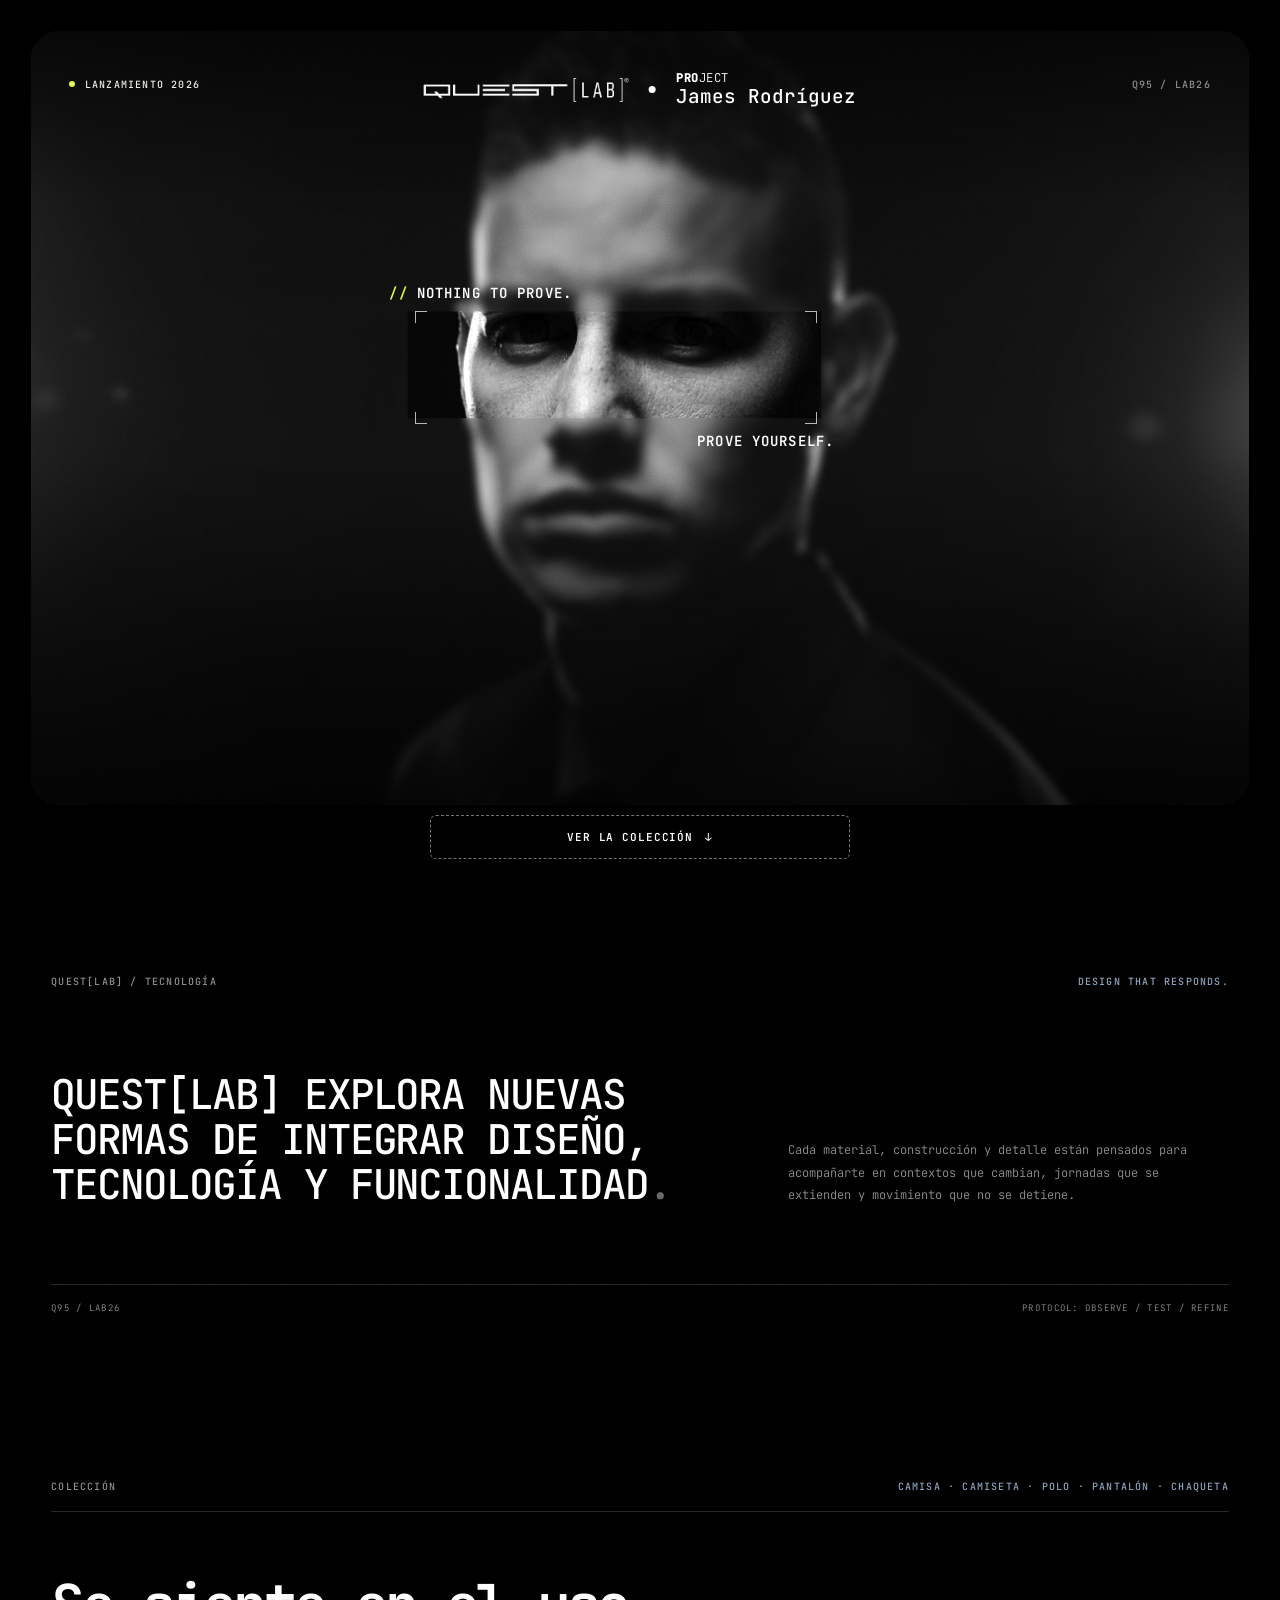
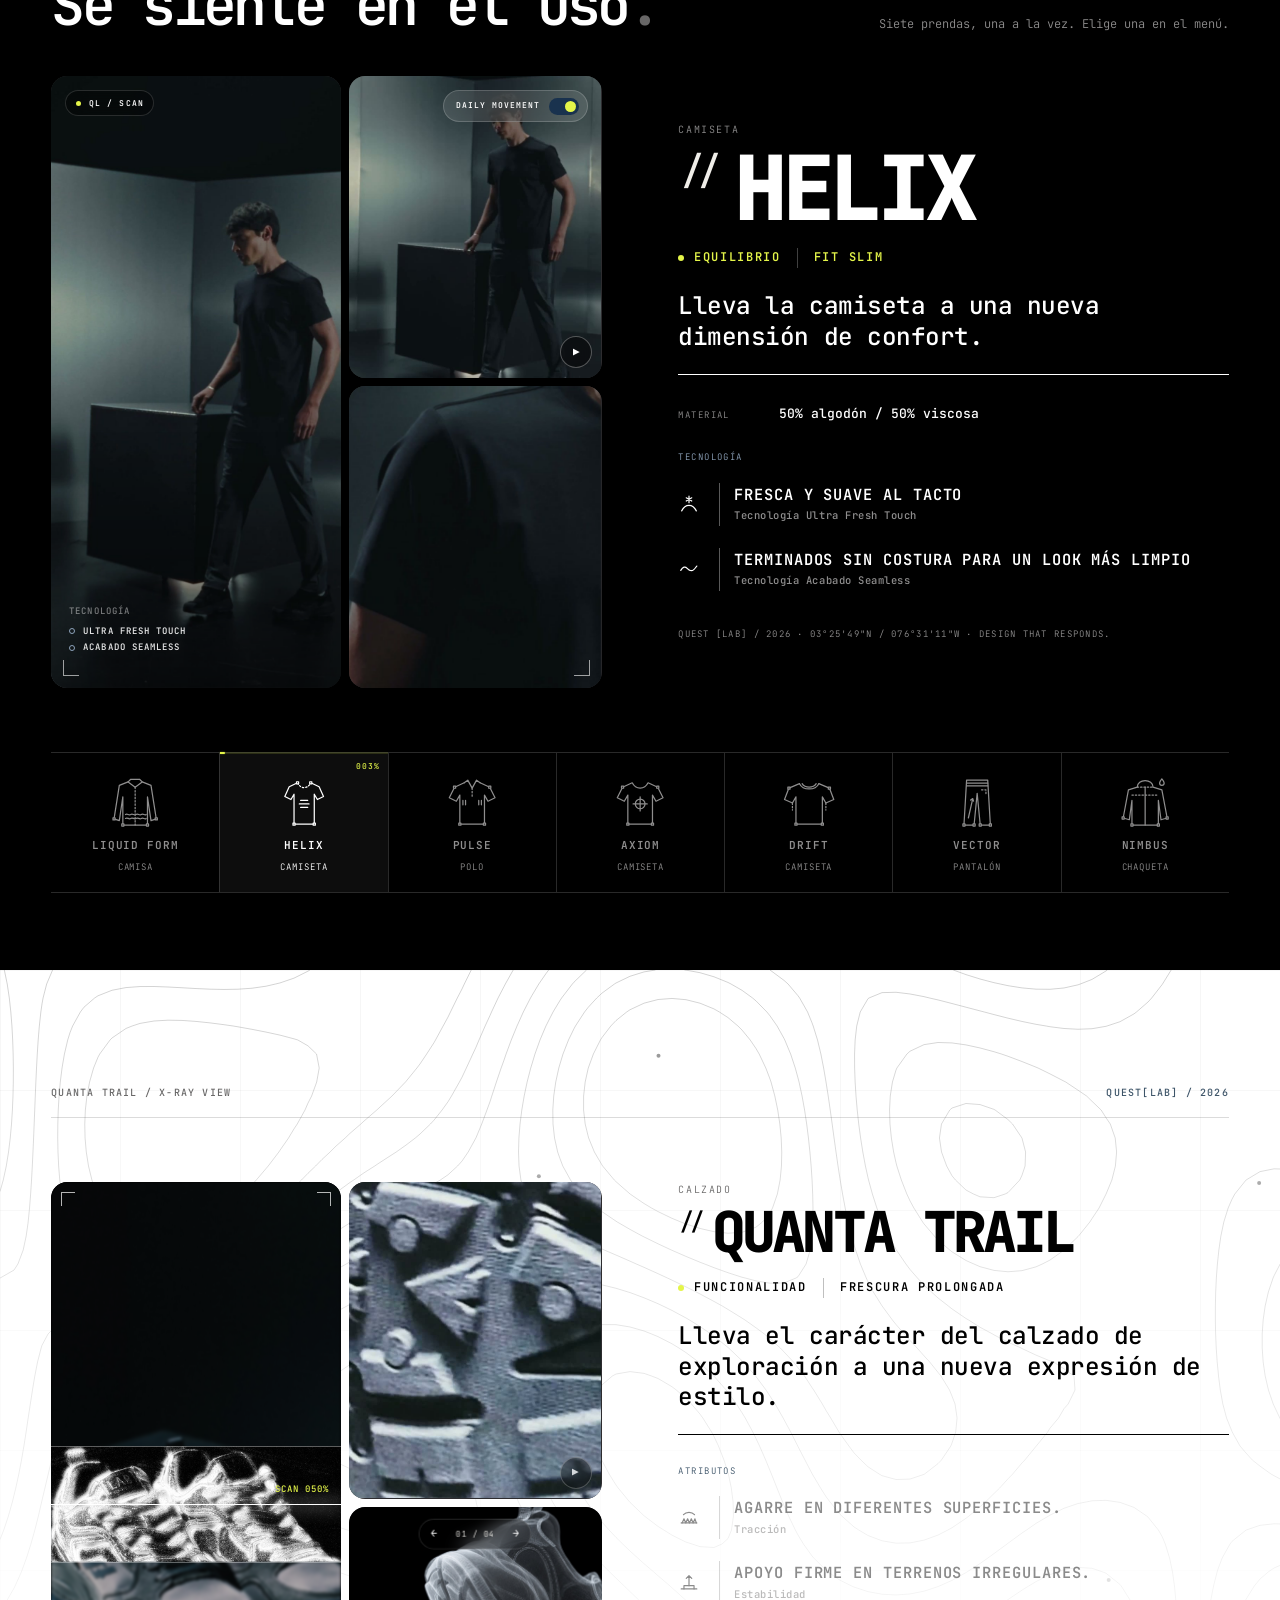
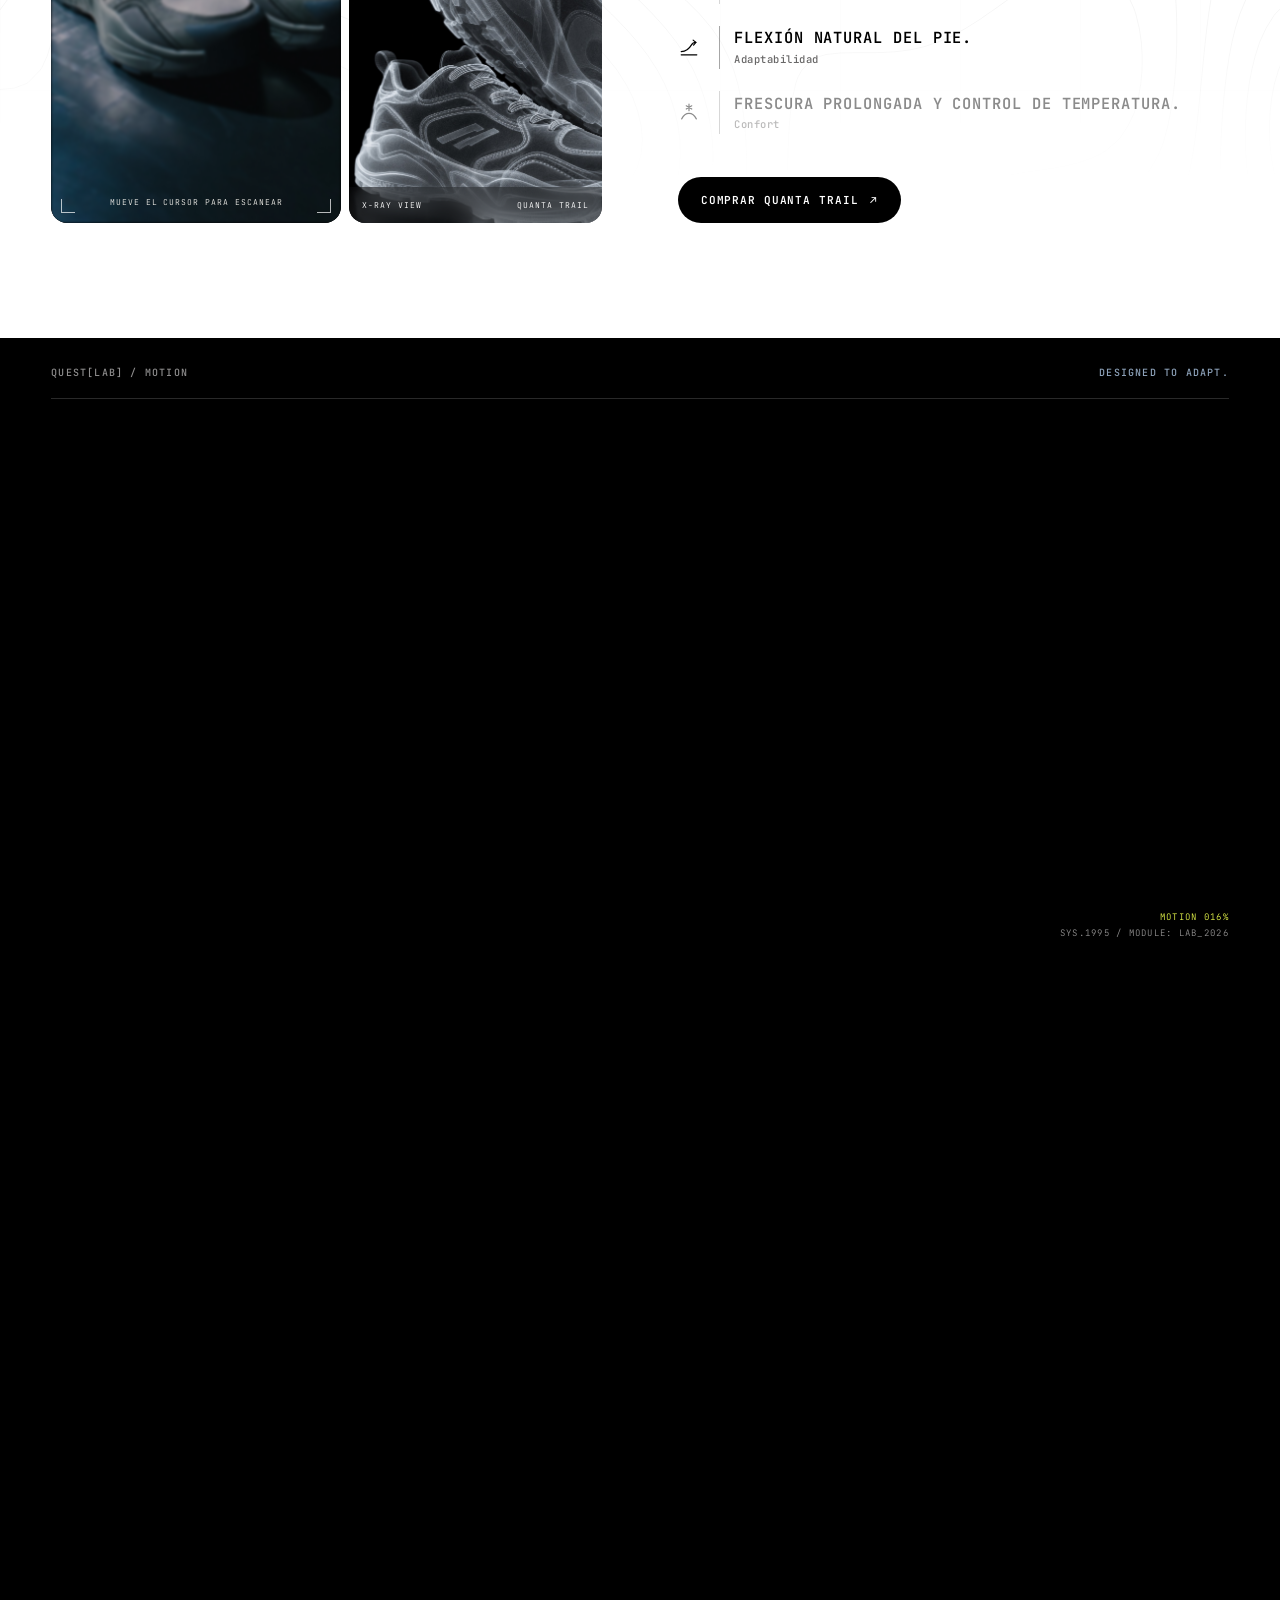
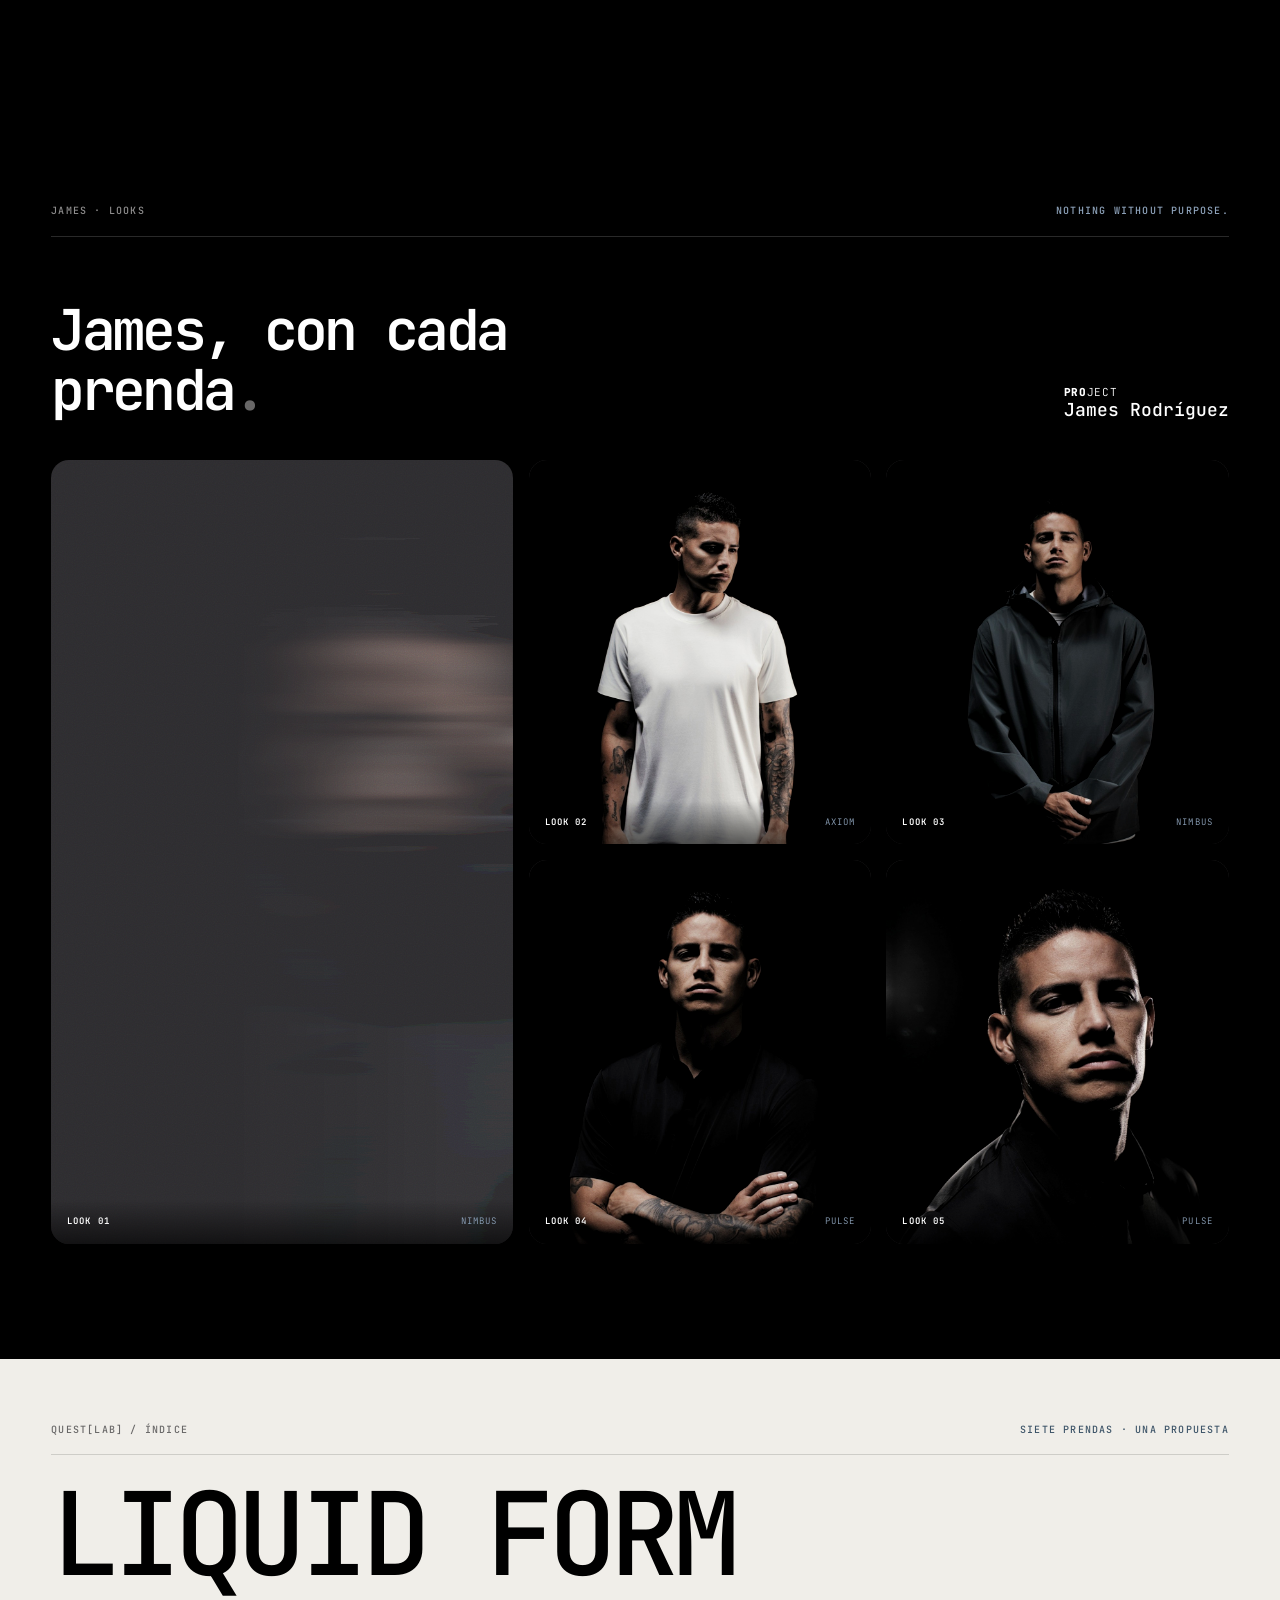
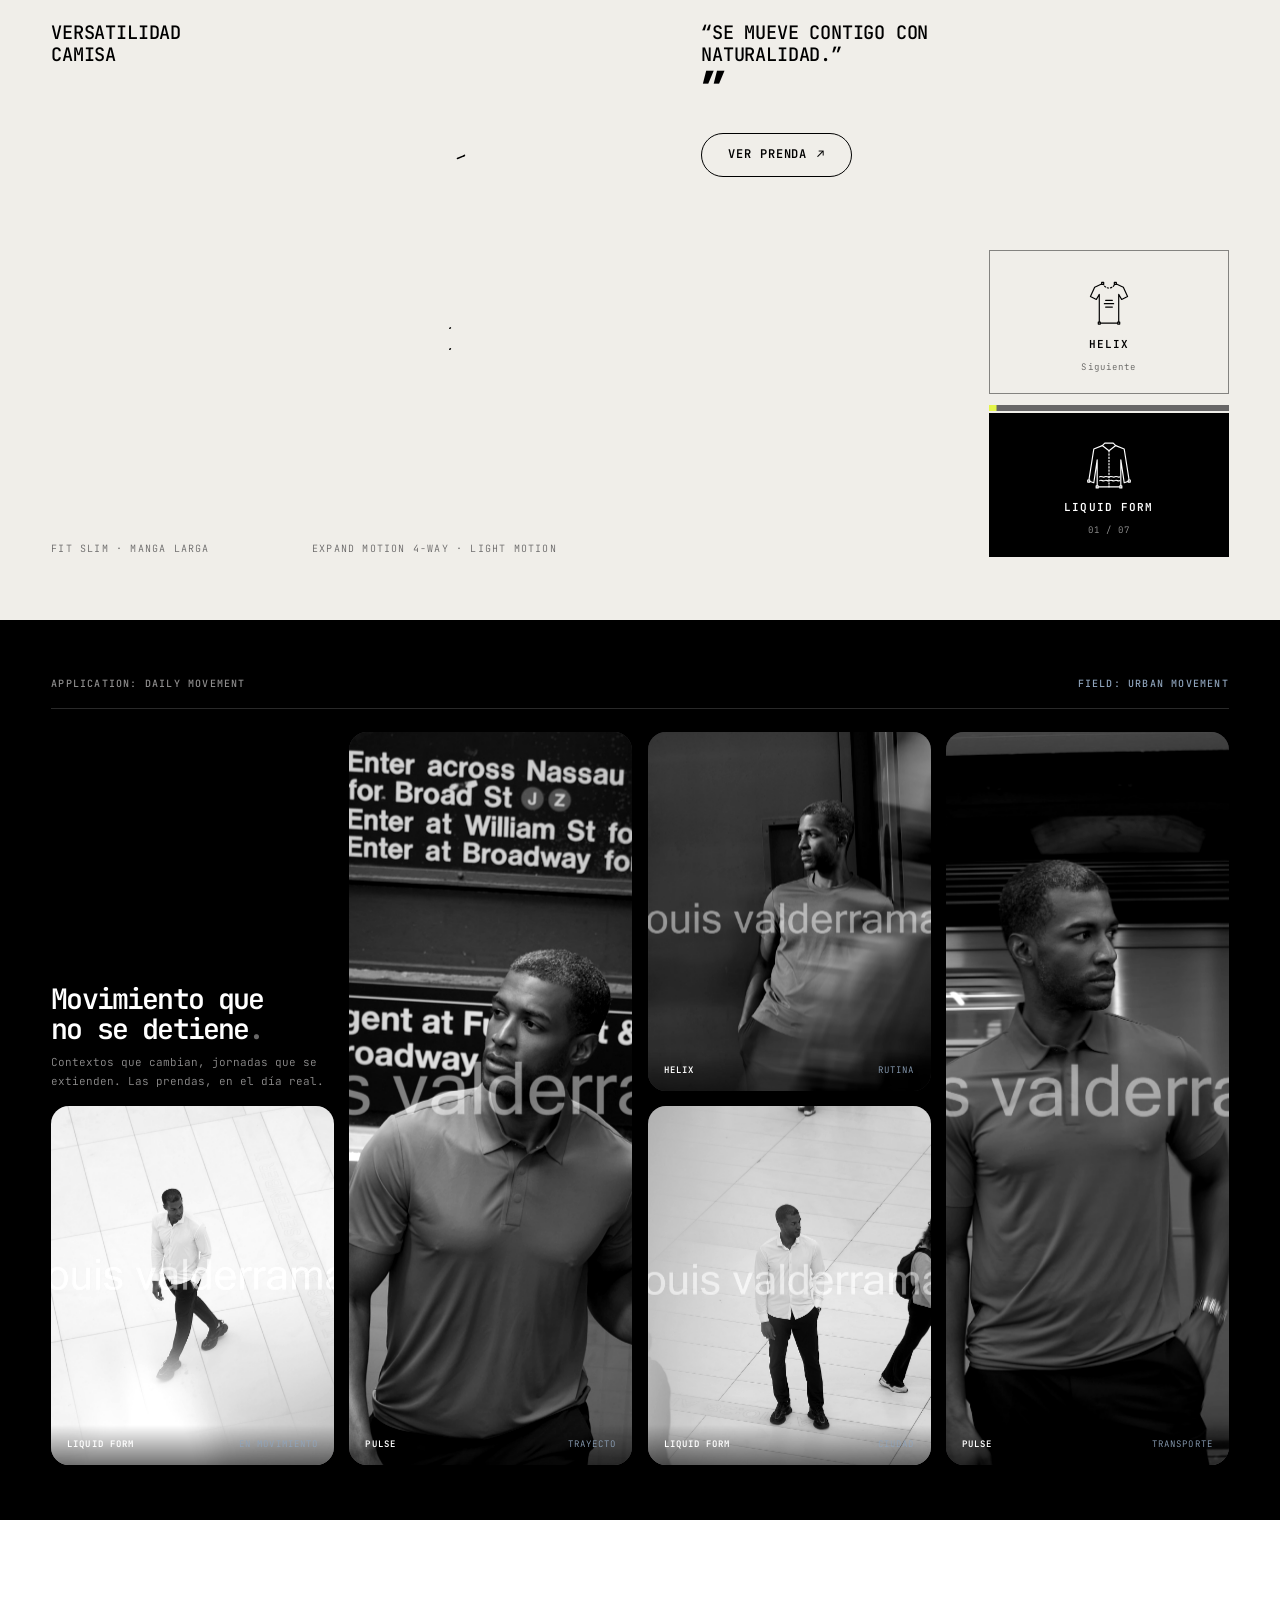
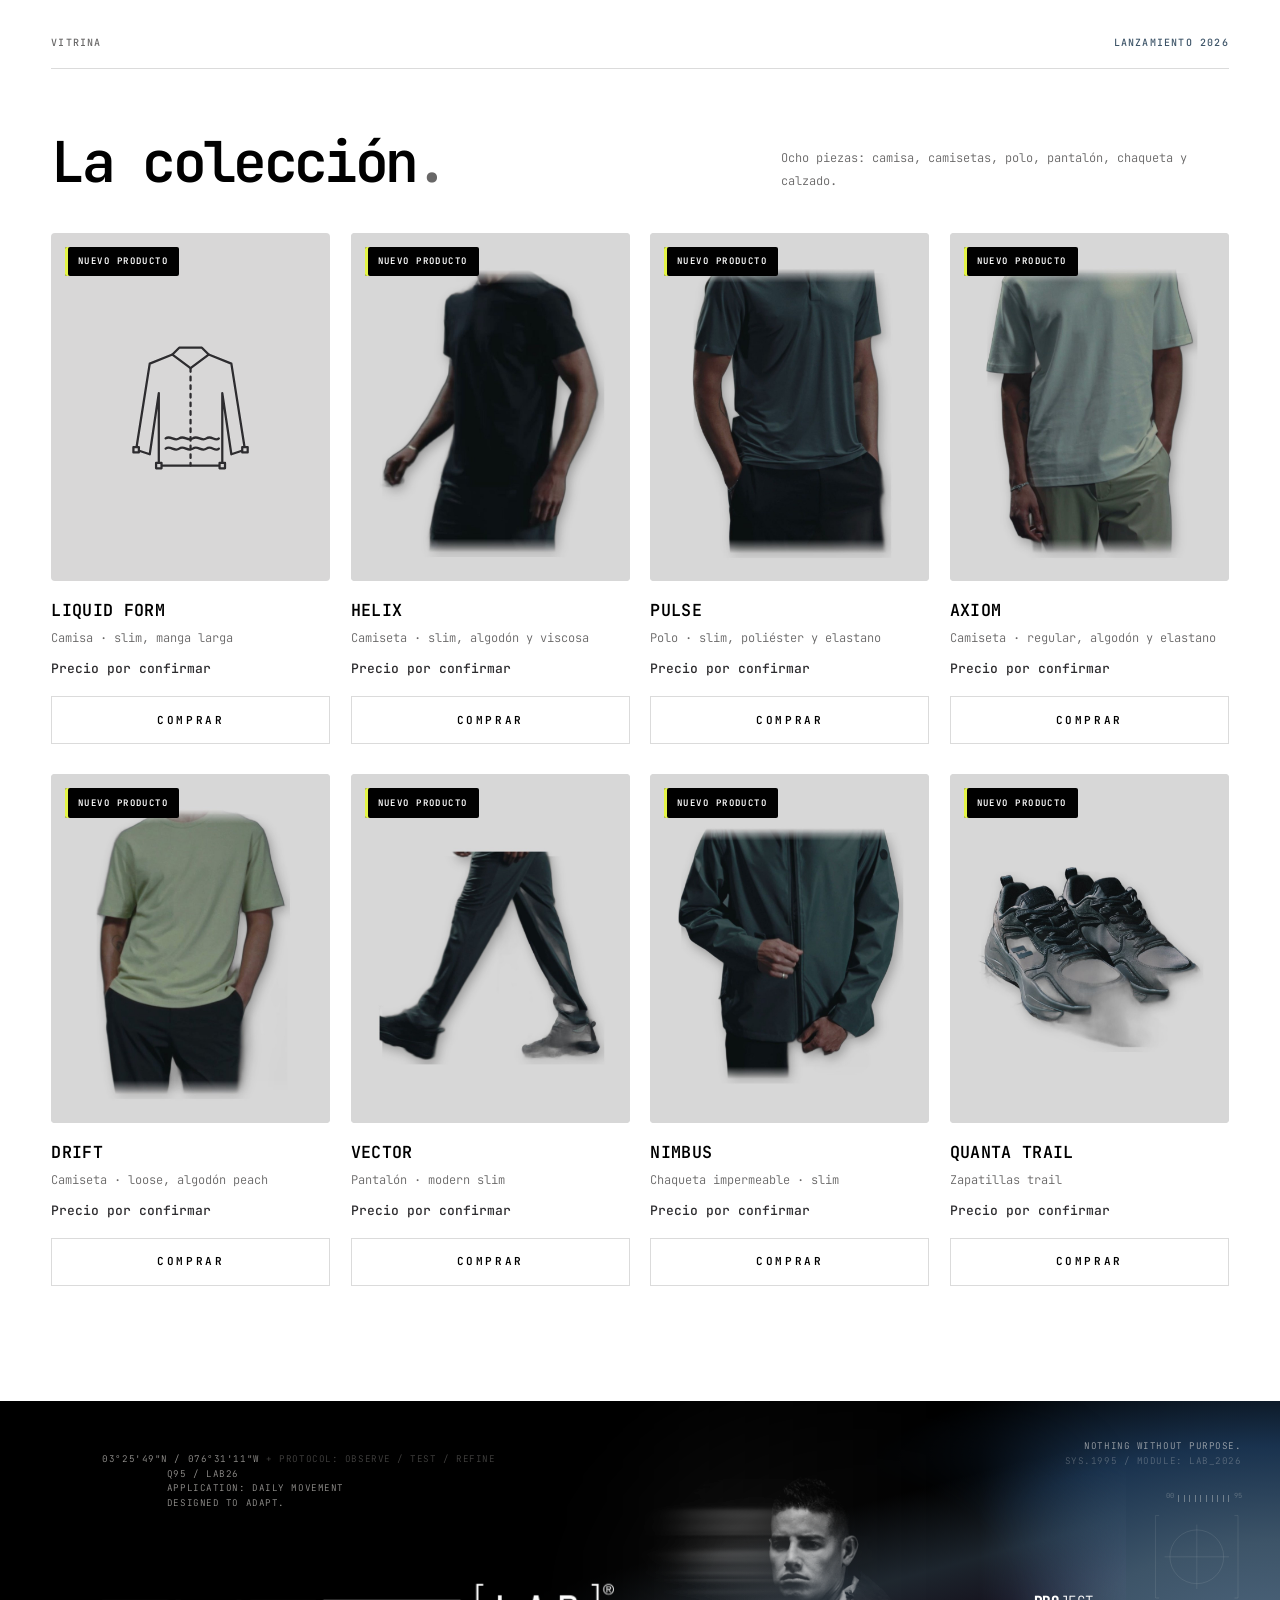
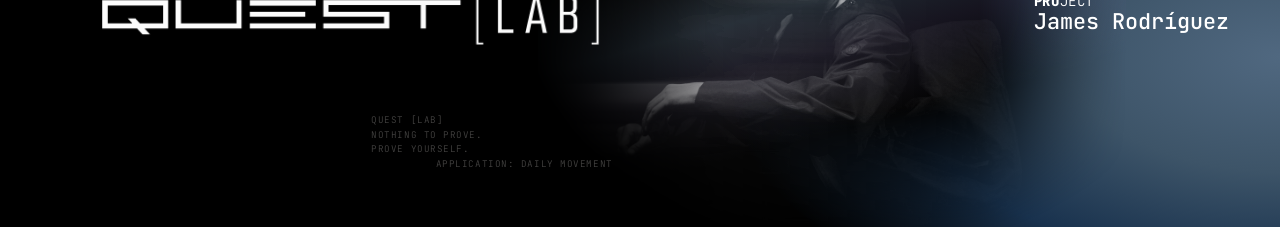
==== commit b4688936: "Vitrina: simulacro de fotos de catálogo a color sobre fondo gris (provisionales) Co-Authored-By: Cla" ====
--- a/index.html
+++ b/index.html
@@ -645,6 +645,8 @@
            Aquí no aparece James (permite incluir el calzado). -->
       <section class="vitrina" id="vitrina" aria-labelledby="vitrina-title">
         <div class="wrap">
+        <!-- Fotos de catálogo PROVISIONALES (assets/vitrina): recortes de los videos de campaña sobre gris.
+             Reemplazar por el packshot oficial de cada prenda. LIQUID FORM: ícono hasta tener foto. -->
           <div class="kicker reveal"><span>VITRINA</span><span>LANZAMIENTO 2026</span></div>
           <div class="section-head">
             <h2 id="vitrina-title" class="title reveal">La colección<span class="period">.</span></h2>
@@ -653,49 +655,49 @@
 
           <div class="vt-grid">
             <article class="vt-card reveal">
-              <div class="vt-media"><img src="assets/fotos/liquid-form-provisional.jpg" alt="Camisa LIQUID FORM (foto provisional)" loading="lazy"><span class="vt-badge">NUEVO PRODUCTO</span></div>
+              <div class="vt-media"><div class="vt-illus"><svg><use href="#i-liquid"/></svg></div><span class="vt-badge">NUEVO PRODUCTO</span></div>
               <h3>LIQUID FORM</h3><p class="vt-sub">Camisa · slim, manga larga</p>
               <p class="vt-price">Precio por confirmar</p>
               <a class="vt-buy" href="#" data-buy="liquid-form">COMPRAR</a>
             </article>
             <article class="vt-card reveal">
-              <div class="vt-media"><img src="assets/video/helix-clean.jpg" alt="Camiseta HELIX" loading="lazy"><span class="vt-badge">NUEVO PRODUCTO</span></div>
+              <div class="vt-media"><img src="assets/vitrina/vt-helix.jpg" alt="Camiseta HELIX negra (foto de catálogo provisional)" loading="lazy"><span class="vt-badge">NUEVO PRODUCTO</span></div>
               <h3>HELIX</h3><p class="vt-sub">Camiseta · slim, algodón y viscosa</p>
               <p class="vt-price">Precio por confirmar</p>
               <a class="vt-buy" href="#" data-buy="helix">COMPRAR</a>
             </article>
             <article class="vt-card reveal">
-              <div class="vt-media"><img src="assets/video/pulse-clean.jpg" alt="Polo PULSE" loading="lazy"><span class="vt-badge">NUEVO PRODUCTO</span></div>
+              <div class="vt-media"><img src="assets/vitrina/vt-pulse.jpg" alt="Polo PULSE gris (foto de catálogo provisional)" loading="lazy"><span class="vt-badge">NUEVO PRODUCTO</span></div>
               <h3>PULSE</h3><p class="vt-sub">Polo · slim, poliéster y elastano</p>
               <p class="vt-price">Precio por confirmar</p>
               <a class="vt-buy" href="#" data-buy="pulse">COMPRAR</a>
             </article>
             <article class="vt-card reveal">
-              <div class="vt-media"><img src="assets/video/axiom-clean.jpg" alt="Camiseta AXIOM" loading="lazy"><span class="vt-badge">NUEVO PRODUCTO</span></div>
+              <div class="vt-media"><img src="assets/vitrina/vt-axiom.jpg" alt="Camiseta AXIOM blanca (foto de catálogo provisional)" loading="lazy"><span class="vt-badge">NUEVO PRODUCTO</span></div>
               <h3>AXIOM</h3><p class="vt-sub">Camiseta · regular, algodón y elastano</p>
               <p class="vt-price">Precio por confirmar</p>
               <a class="vt-buy" href="#" data-buy="axiom">COMPRAR</a>
             </article>
             <article class="vt-card reveal">
-              <div class="vt-media"><div class="vt-illus"><svg><use href="#i-drift"/></svg></div><span class="vt-badge">NUEVO PRODUCTO</span></div>
+              <div class="vt-media"><img src="assets/vitrina/vt-drift.jpg" alt="Camiseta DRIFT verde (foto de catálogo provisional)" loading="lazy"><span class="vt-badge">NUEVO PRODUCTO</span></div>
               <h3>DRIFT</h3><p class="vt-sub">Camiseta · loose, algodón peach</p>
               <p class="vt-price">Precio por confirmar</p>
               <a class="vt-buy" href="#" data-buy="drift">COMPRAR</a>
             </article>
             <article class="vt-card reveal">
-              <div class="vt-media"><img src="assets/video/vector-clean.jpg" alt="Pantalón VECTOR" loading="lazy"><span class="vt-badge">NUEVO PRODUCTO</span></div>
+              <div class="vt-media"><img src="assets/vitrina/vt-vector.jpg" alt="Pantalón VECTOR (foto de catálogo provisional)" loading="lazy"><span class="vt-badge">NUEVO PRODUCTO</span></div>
               <h3>VECTOR</h3><p class="vt-sub">Pantalón · modern slim</p>
               <p class="vt-price">Precio por confirmar</p>
               <a class="vt-buy" href="#" data-buy="vector">COMPRAR</a>
             </article>
             <article class="vt-card reveal">
-              <div class="vt-media"><img src="assets/video/nimbus-clean.jpg" alt="Chaqueta NIMBUS" loading="lazy"><span class="vt-badge">NUEVO PRODUCTO</span></div>
+              <div class="vt-media"><img src="assets/vitrina/vt-nimbus.jpg" alt="Chaqueta NIMBUS (foto de catálogo provisional)" loading="lazy"><span class="vt-badge">NUEVO PRODUCTO</span></div>
               <h3>NIMBUS</h3><p class="vt-sub">Chaqueta impermeable · slim</p>
               <p class="vt-price">Precio por confirmar</p>
               <a class="vt-buy" href="#" data-buy="nimbus">COMPRAR</a>
             </article>
             <article class="vt-card reveal">
-              <div class="vt-media"><img src="assets/producto/quanta-05.jpg" alt="Zapatillas QUANTA TRAIL" loading="lazy"><span class="vt-badge">NUEVO PRODUCTO</span></div>
+              <div class="vt-media"><img src="assets/vitrina/vt-quanta.jpg" alt="Zapatillas QUANTA TRAIL (foto de catálogo provisional)" loading="lazy"><span class="vt-badge">NUEVO PRODUCTO</span></div>
               <h3>QUANTA TRAIL</h3><p class="vt-sub">Zapatillas trail</p>
               <p class="vt-price">Precio por confirmar</p>
               <a class="vt-buy" href="#" data-buy="quanta-trail">COMPRAR</a>
--- a/styles.css
+++ b/styles.css
@@ -1299,3 +1299,8 @@
   .px-strip-bar i { position: absolute; inset: 0; background: var(--lime); transform-origin: left; transform: scaleX(var(--p, 0)); }
   .px-strip-btn.is-active .px-strip-bar { opacity: 1; }
 }
+
+/* Vitrina: fotos de catálogo a color sobre el gris (simulacro hasta tener los packshots oficiales) */
+.vt-media img { filter: none; object-fit: cover; }
+.vt-card:hover .vt-media img { filter: none; }
+
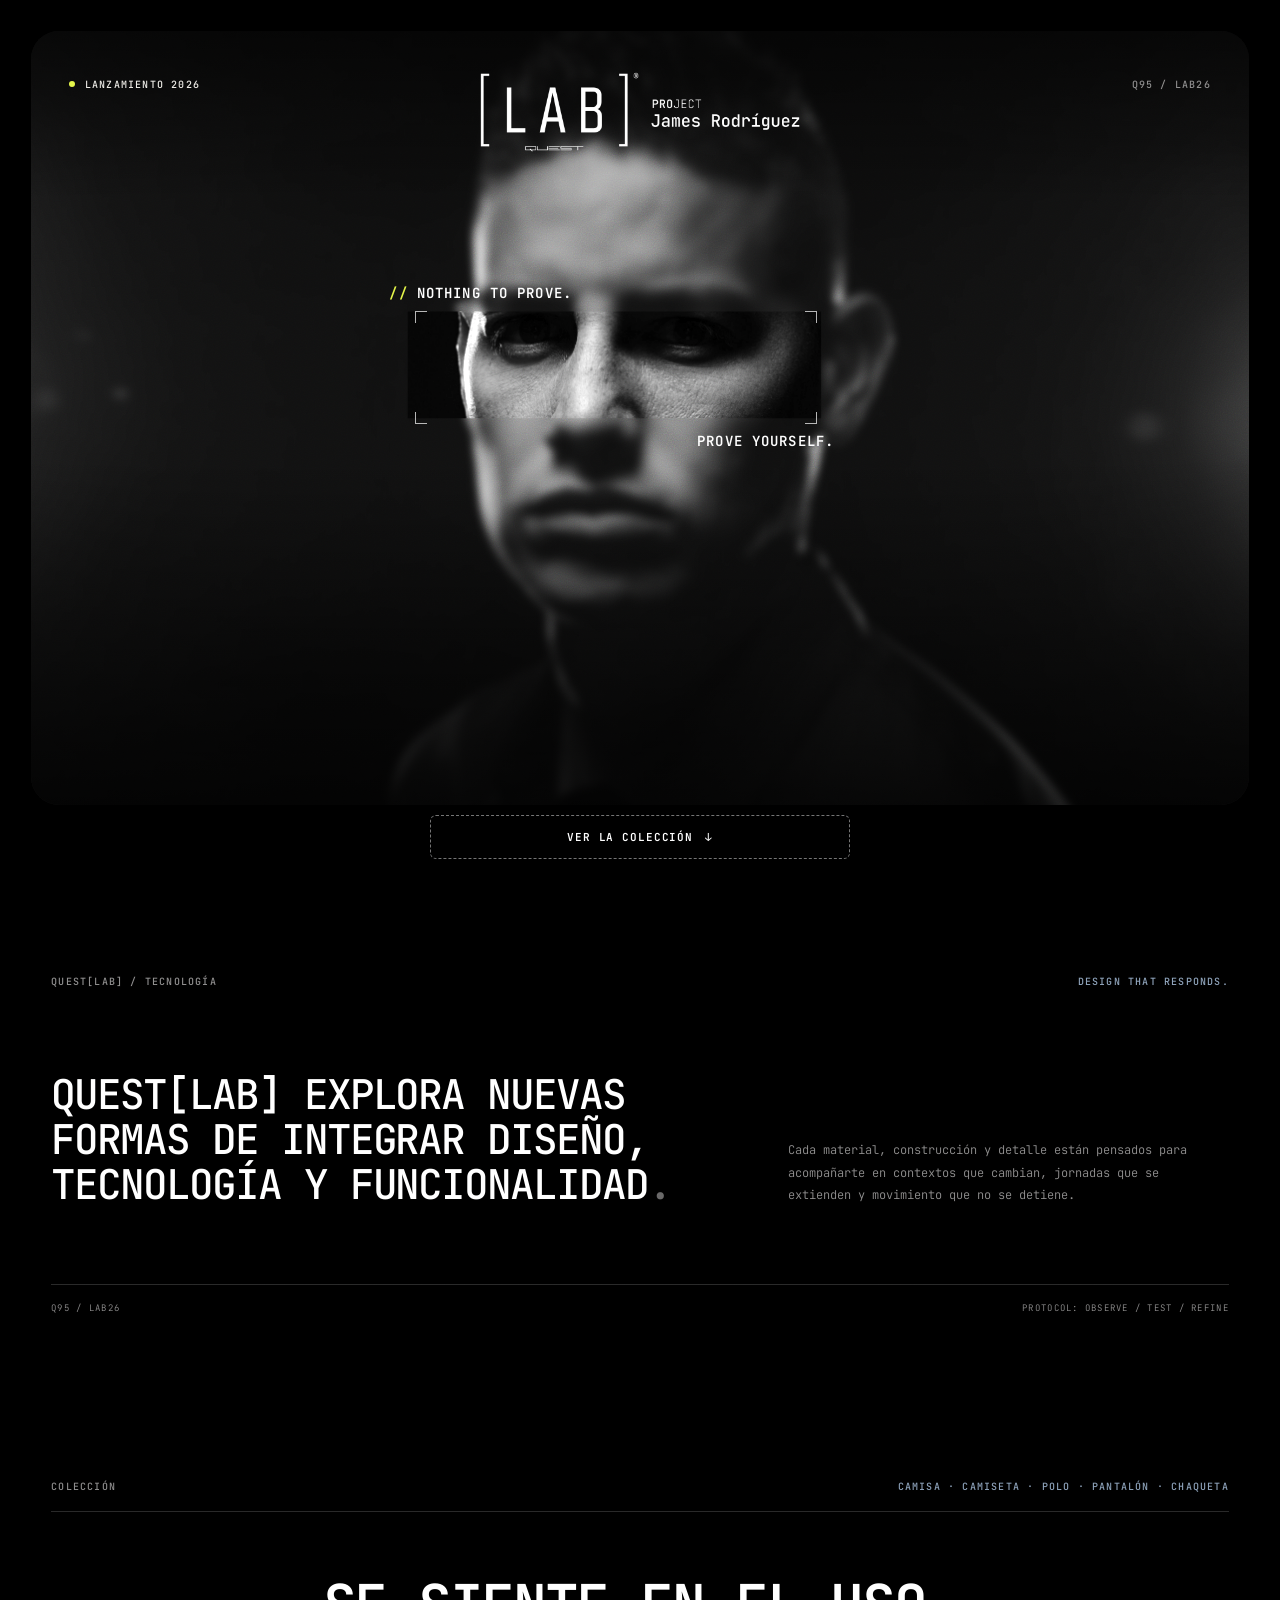
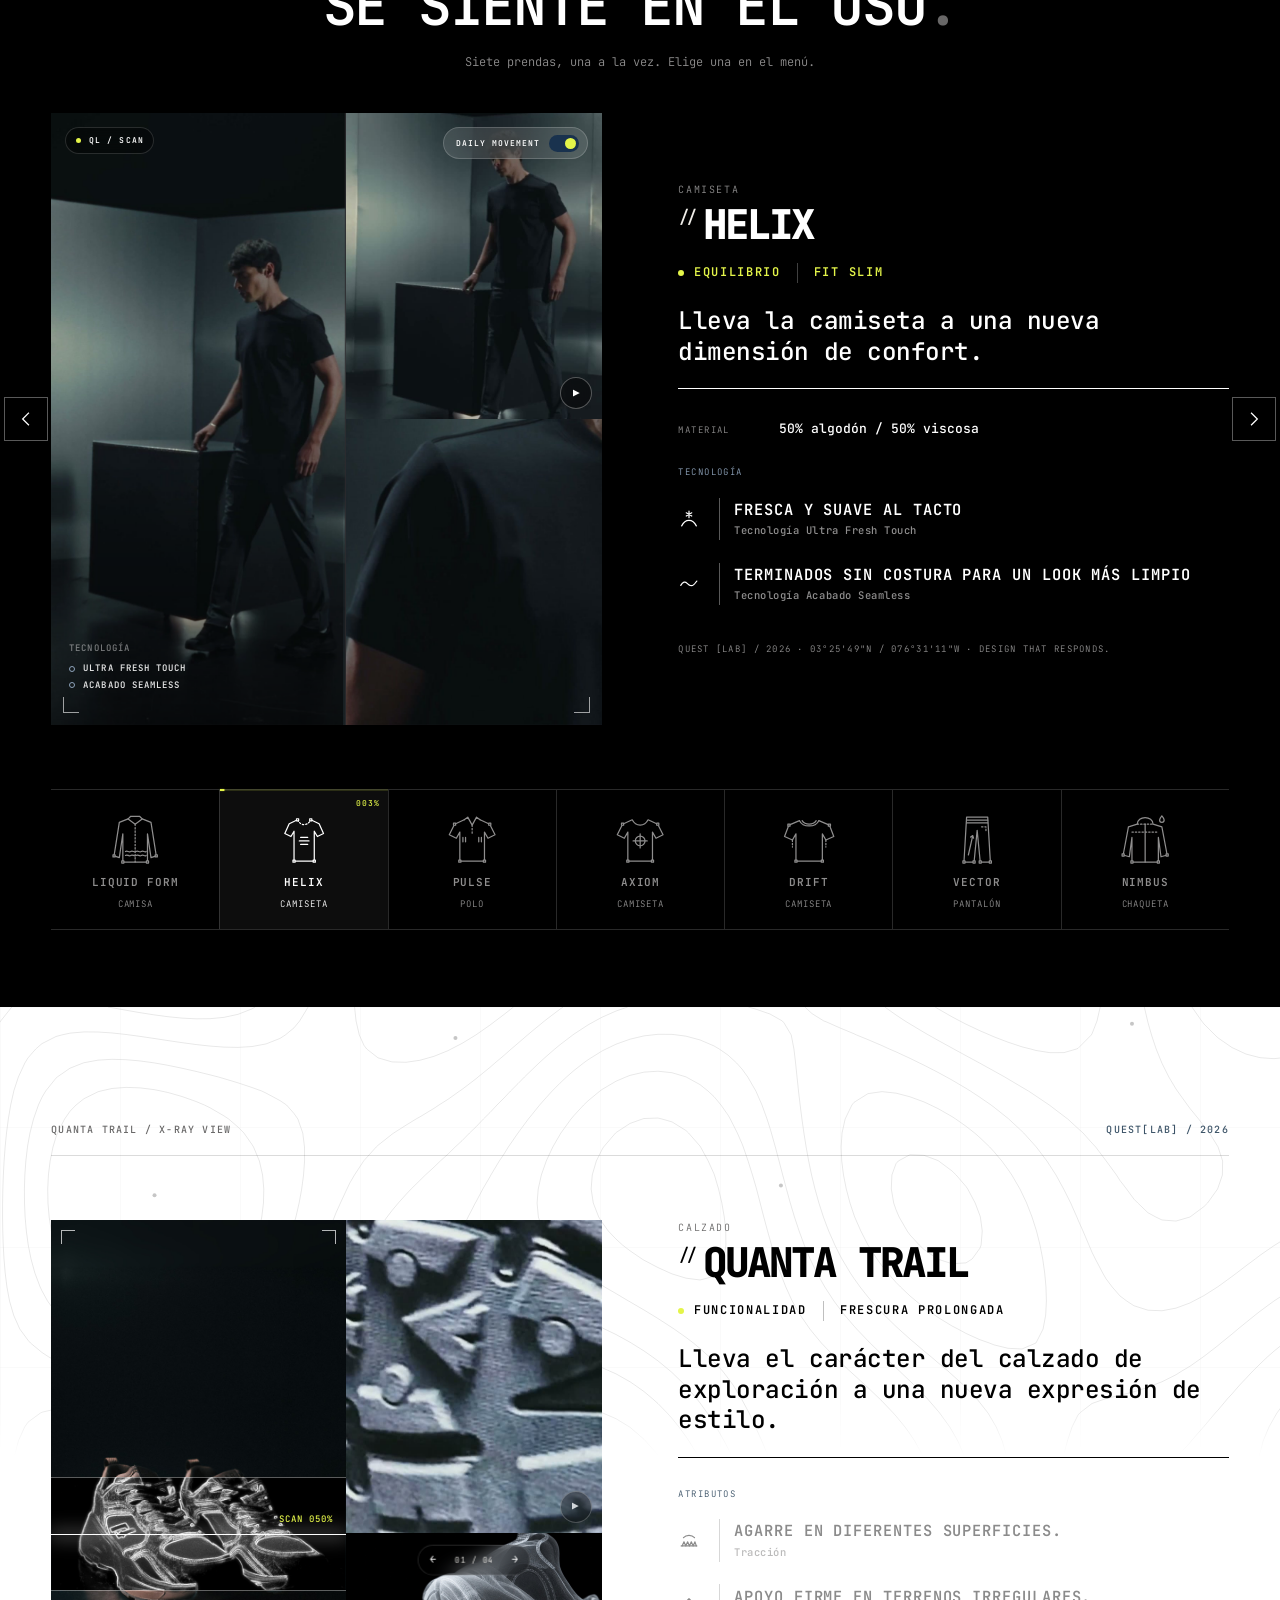
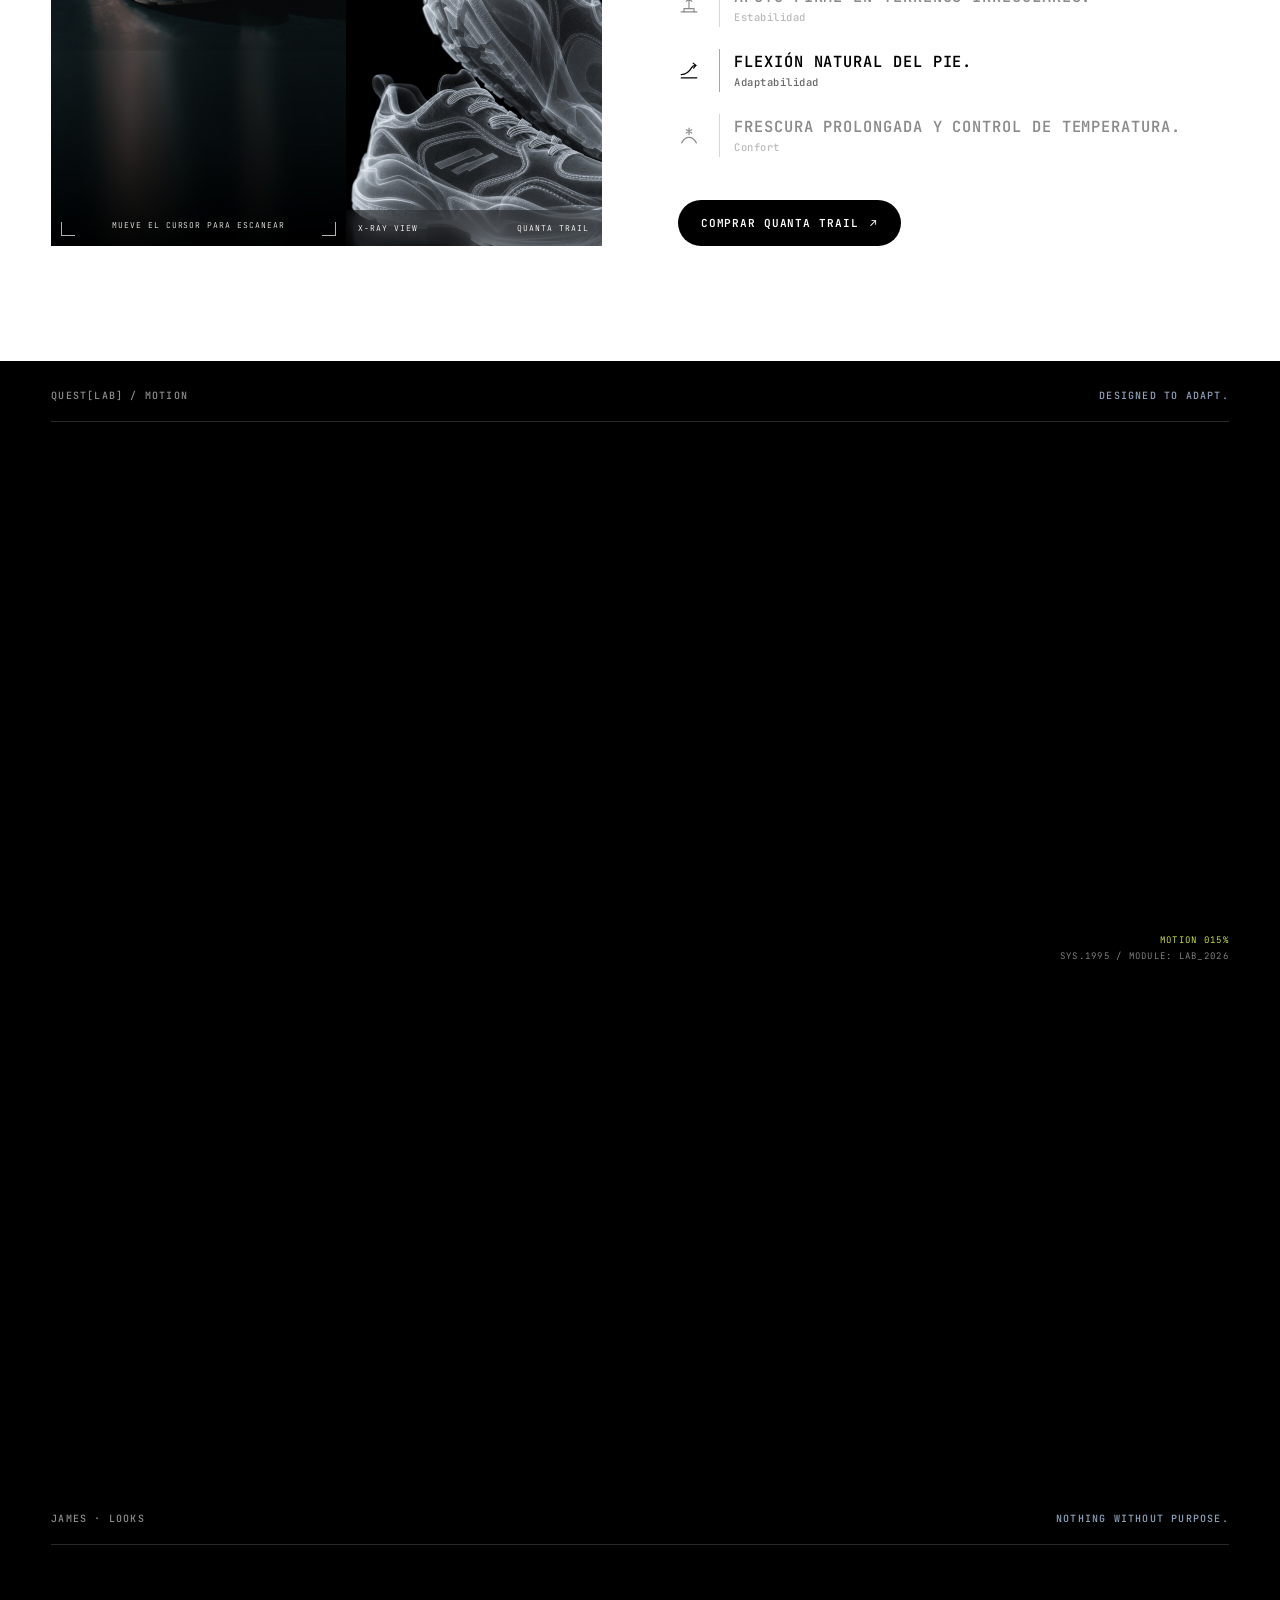
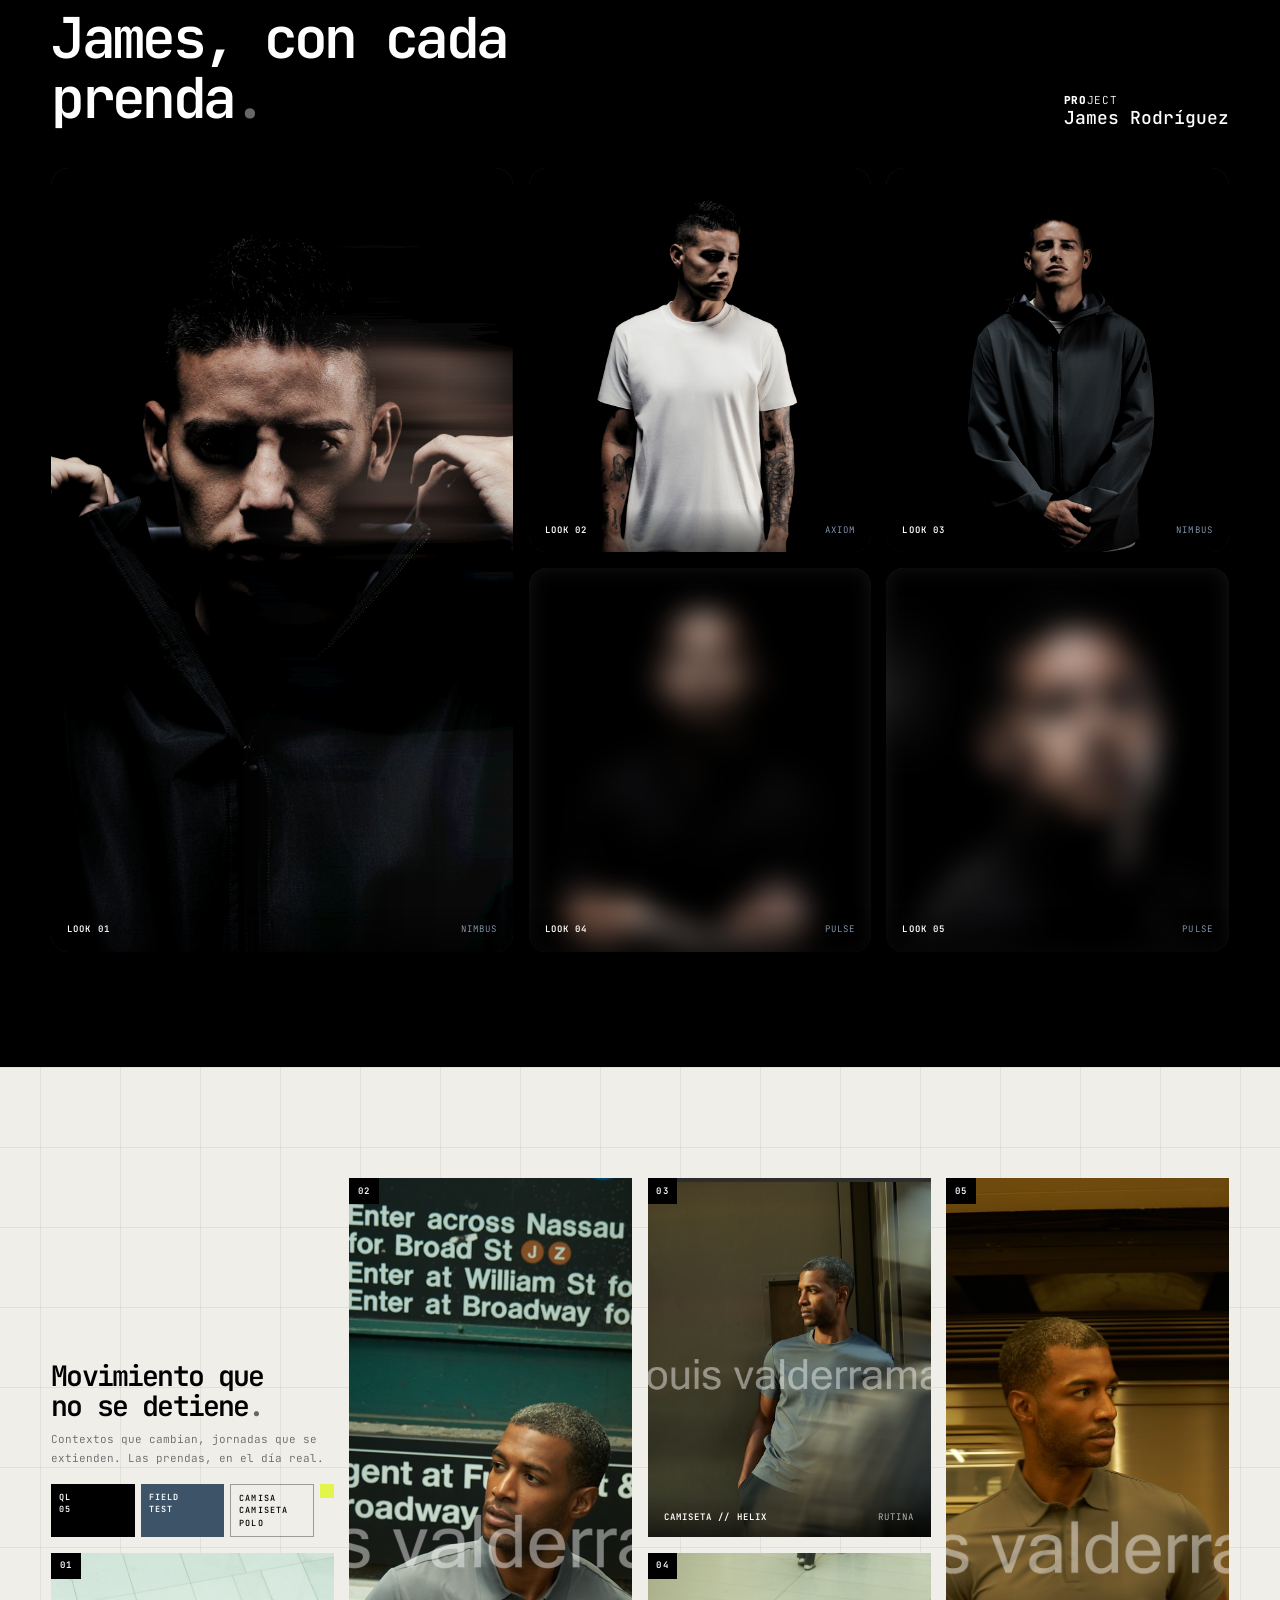
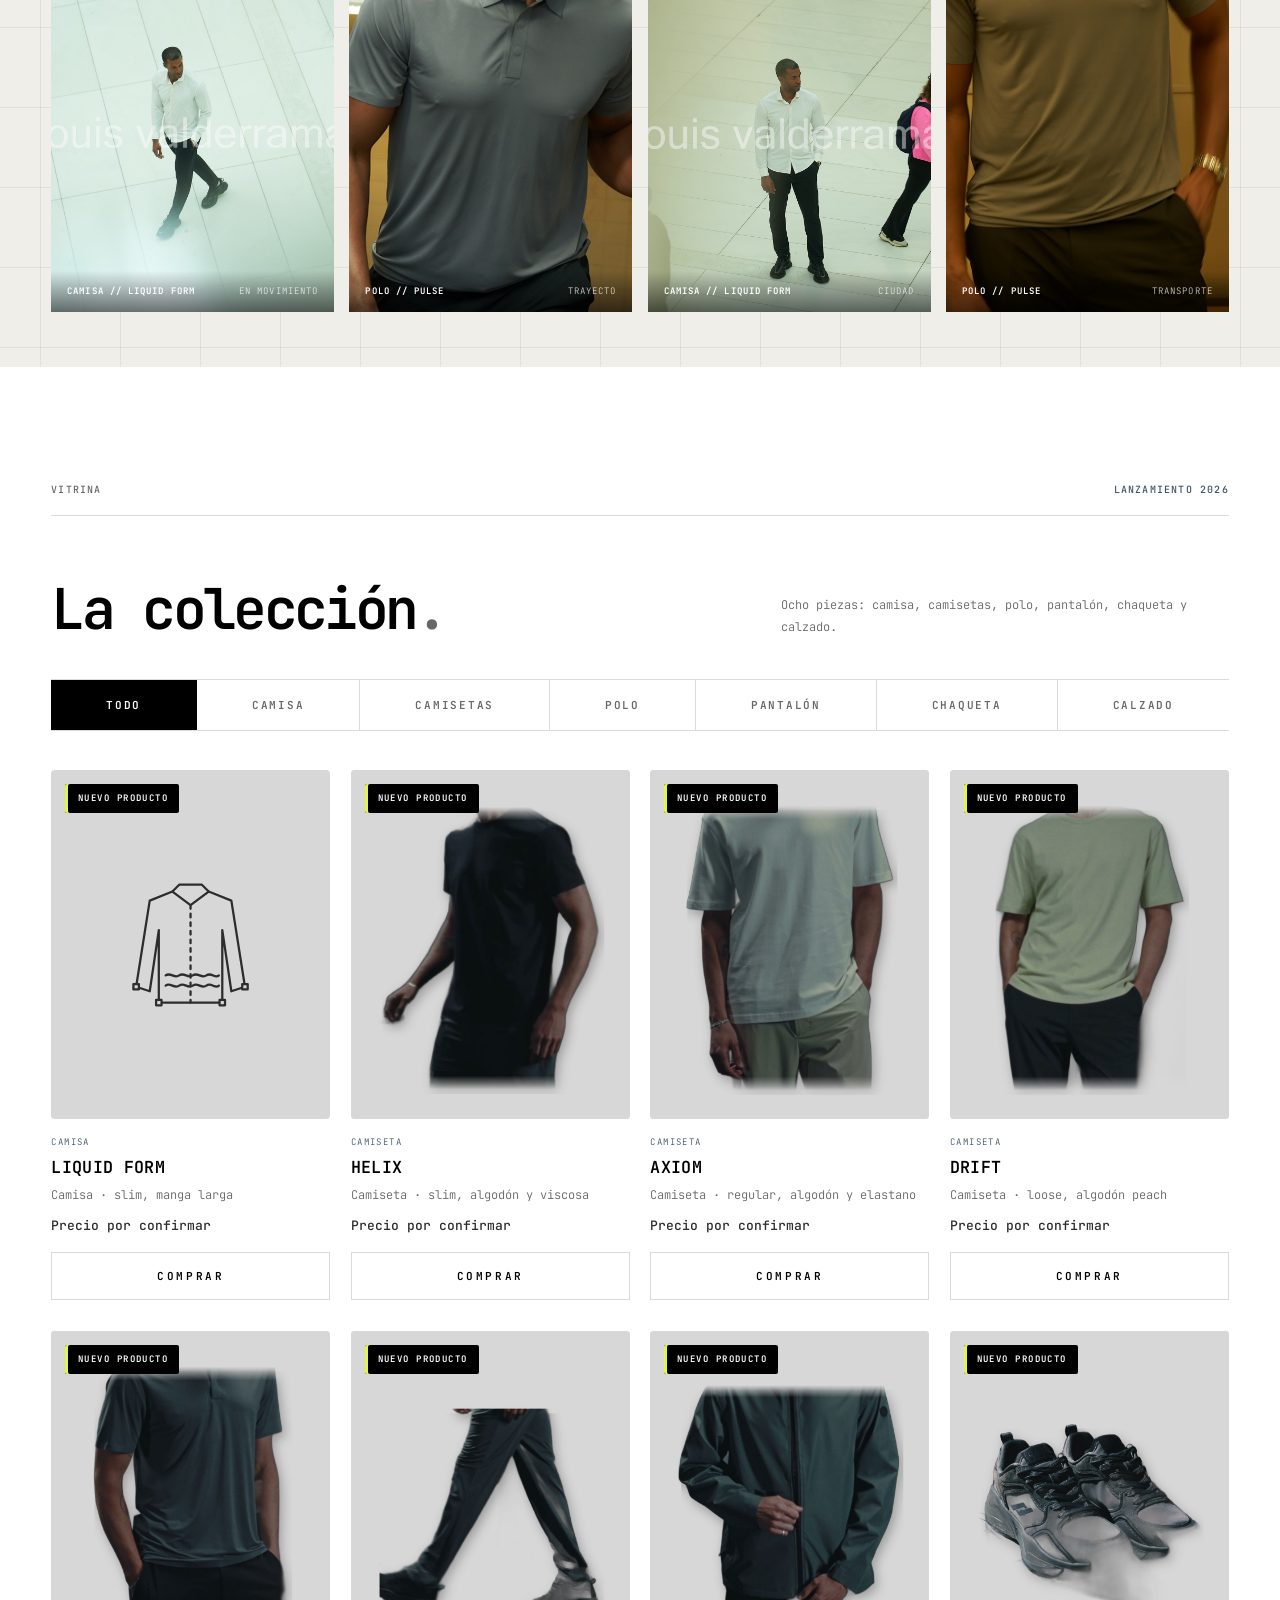
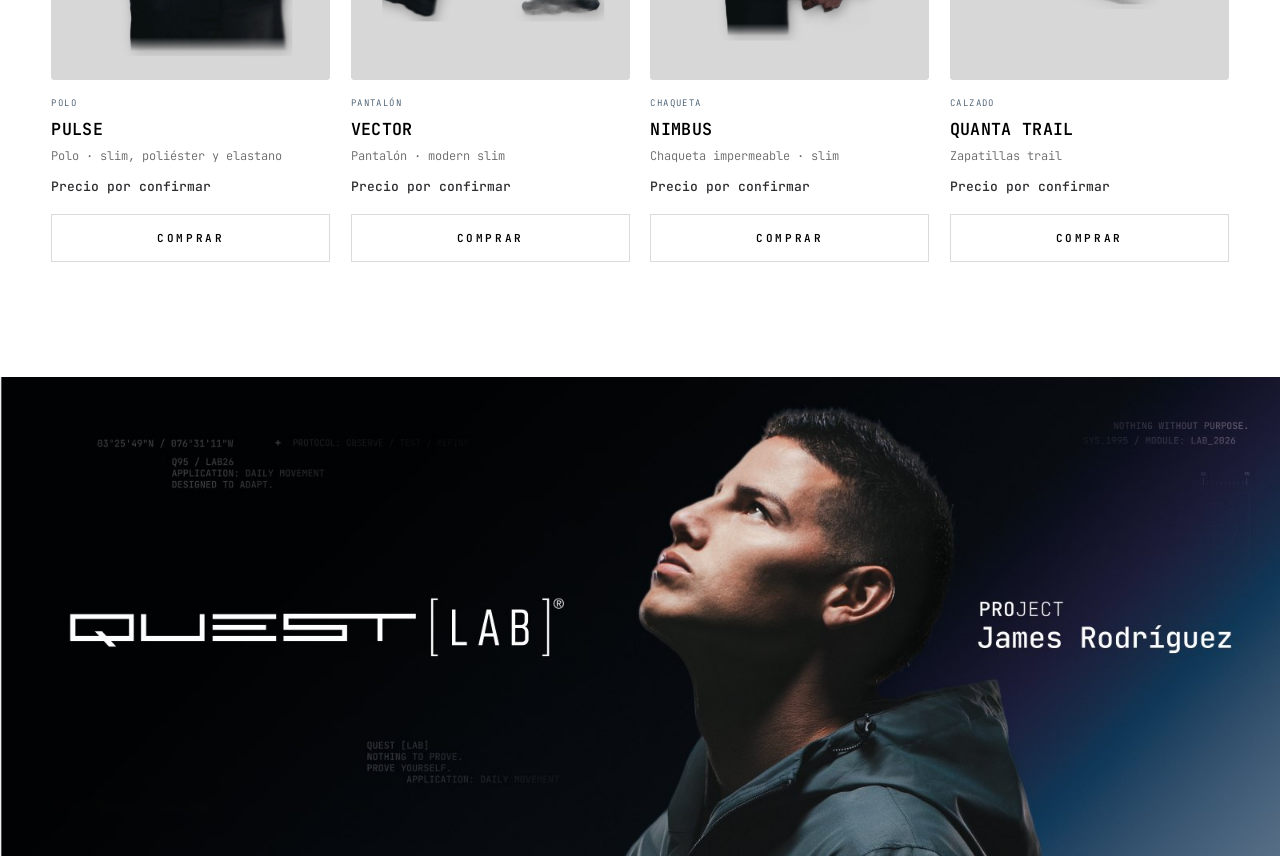
==== commit 47858341: "Logo [LAB] en escritorio, colección con flechas, calzado, lifestyle lab, vitrina por categoría y val" ====
--- a/index.html
+++ b/index.html
@@ -389,8 +389,8 @@
               <div class="pv-cell is-main">
                 <!-- Escáner: la capa "scan" está alineada con la foto y se revela en la franja -->
                 <div class="scanner" data-scanner>
-                  <img class="scan-base" src="assets/producto/quanta-03.jpg" alt="Quanta Trail, par de tenis" loading="lazy">
-                  <img class="scan-layer" src="assets/producto/quanta-03-scan.jpg" alt="" aria-hidden="true" loading="lazy">
+                  <img class="scan-base" src="assets/producto/quanta-scan-base.jpg" alt="Quanta Trail, par de tenis" loading="lazy">
+                  <img class="scan-layer" src="assets/producto/quanta-scan-layer.jpg" alt="" aria-hidden="true" loading="lazy">
                   <span class="scan-line" aria-hidden="true"><b data-scan-readout>SCAN 000%</b></span>
                   <span class="corner tl"></span><span class="corner tr"></span><span class="corner bl"></span><span class="corner br"></span>
                   <span class="scanner-tag">MUEVE EL CURSOR PARA ESCANEAR</span>
@@ -500,7 +500,8 @@
            (cuando termina de dibujarse pasa a la siguiente prenda),
            beneficio principal y botón a la prenda en la Colección. Cambia sola; la barra lima marca el tiempo.
            Sin calzado: esta sección sigue a James (manual p.5). -->
-      <section class="press" id="indice" aria-label="Índice de prendas">
+      <!-- OCULTA POR AHORA: quitar el atributo hidden para volver a mostrarla -->
+      <section class="press" id="indice" aria-label="Índice de prendas" hidden>
         <div class="wrap">
           <div class="kicker reveal"><span>QUEST[LAB] / ÍNDICE</span><span>SIETE PRENDAS · UNA PROPUESTA</span></div>
           <div class="px-stage" data-press>
@@ -608,32 +609,44 @@
           <div class="ls-grid ls-grid-5">
             <figure class="ls-item ls-m1 reveal">
               <img src="assets/fotos/lifestyle-m1.jpg" alt="Camisa blanca caminando, vista desde arriba" loading="lazy">
-              <figcaption><span>LIQUID FORM</span><span>EN MOVIMIENTO</span></figcaption>
+              <span class="ls-idx" aria-hidden="true">01</span>
+              <figcaption><span>CAMISA // LIQUID FORM</span><span>EN MOVIMIENTO</span></figcaption>
             </figure>
 
             <div class="ls-text reveal">
               <h2 id="lifestyle-title" class="title">Movimiento que<br>no se detiene<span class="period">.</span></h2>
               <p class="lead-sm">Contextos que cambian, jornadas que se extienden. Las prendas, en el día real.</p>
+              <!-- Bloques gráficos tipo laboratorio -->
+              <div class="ls-lab" aria-hidden="true">
+                <span class="b-black">QL<br>05</span>
+                <span class="b-blue">FIELD<br>TEST</span>
+                <span class="b-line">CAMISA<br>CAMISETA<br>POLO</span>
+                <span class="b-lime"></span>
+              </div>
             </div>
 
             <figure class="ls-item ls-m2 reveal">
               <img src="assets/fotos/lifestyle-m2.jpg" alt="Polo subiendo la escalera del metro" loading="lazy">
-              <figcaption><span>PULSE</span><span>TRAYECTO</span></figcaption>
+              <span class="ls-idx" aria-hidden="true">02</span>
+              <figcaption><span>POLO // PULSE</span><span>TRAYECTO</span></figcaption>
             </figure>
 
             <figure class="ls-item ls-m3 reveal">
               <img src="assets/fotos/lifestyle-m3.jpg" alt="Camiseta gris con movimiento al frente" loading="lazy">
-              <figcaption data-provisional><span>HELIX</span><span>RUTINA</span></figcaption>
+              <span class="ls-idx" aria-hidden="true">03</span>
+              <figcaption data-provisional><span>CAMISETA // HELIX</span><span>RUTINA</span></figcaption>
             </figure>
 
             <figure class="ls-item ls-m4 reveal">
               <img src="assets/fotos/lifestyle-m4.jpg" alt="Camisa blanca entre personas en movimiento" loading="lazy" style="object-position: 50% 45%">
-              <figcaption><span>LIQUID FORM</span><span>CIUDAD</span></figcaption>
+              <span class="ls-idx" aria-hidden="true">04</span>
+              <figcaption><span>CAMISA // LIQUID FORM</span><span>CIUDAD</span></figcaption>
             </figure>
 
             <figure class="ls-item ls-m5 reveal">
               <img src="assets/fotos/lifestyle-m5.jpg" alt="Polo frente al tren en movimiento" loading="lazy" style="object-position: 50% 35%">
-              <figcaption><span>PULSE</span><span>TRANSPORTE</span></figcaption>
+              <span class="ls-idx" aria-hidden="true">05</span>
+              <figcaption><span>POLO // PULSE</span><span>TRANSPORTE</span></figcaption>
             </figure>
           </div>
         </div>
@@ -653,52 +666,63 @@
             <p class="lead-sm reveal">Ocho piezas: camisa, camisetas, polo, pantalón, chaqueta y calzado.</p>
           </div>
 
-          <div class="vt-grid">
-            <article class="vt-card reveal">
+          <!-- Vitrina por categoría: filtra las prendas -->
+          <div class="vt-tabs reveal" role="group" aria-label="Filtrar por categoría">
+            <button type="button" class="is-active" aria-pressed="true" data-cat="all">TODO</button>
+            <button type="button" aria-pressed="false" data-cat="camisa">CAMISA</button>
+            <button type="button" aria-pressed="false" data-cat="camisetas">CAMISETAS</button>
+            <button type="button" aria-pressed="false" data-cat="polo">POLO</button>
+            <button type="button" aria-pressed="false" data-cat="pantalon">PANTALÓN</button>
+            <button type="button" aria-pressed="false" data-cat="chaqueta">CHAQUETA</button>
+            <button type="button" aria-pressed="false" data-cat="calzado">CALZADO</button>
+          </div>
+
+          <div class="vt-grid" id="vt-grid">
+            <article class="vt-card reveal" data-cat="camisa">
               <div class="vt-media"><div class="vt-illus"><svg><use href="#i-liquid"/></svg></div><span class="vt-badge">NUEVO PRODUCTO</span></div>
-              <h3>LIQUID FORM</h3><p class="vt-sub">Camisa · slim, manga larga</p>
+              <p class="vt-cat">CAMISA</p><h3>LIQUID FORM</h3><p class="vt-sub">Camisa · slim, manga larga</p>
               <p class="vt-price">Precio por confirmar</p>
               <a class="vt-buy" href="#" data-buy="liquid-form">COMPRAR</a>
             </article>
-            <article class="vt-card reveal">
+            <article class="vt-card reveal" data-cat="camisetas">
               <div class="vt-media"><img src="assets/vitrina/vt-helix.jpg" alt="Camiseta HELIX negra (foto de catálogo provisional)" loading="lazy"><span class="vt-badge">NUEVO PRODUCTO</span></div>
-              <h3>HELIX</h3><p class="vt-sub">Camiseta · slim, algodón y viscosa</p>
+              <p class="vt-cat">CAMISETA</p><h3>HELIX</h3><p class="vt-sub">Camiseta · slim, algodón y viscosa</p>
               <p class="vt-price">Precio por confirmar</p>
               <a class="vt-buy" href="#" data-buy="helix">COMPRAR</a>
             </article>
-            <article class="vt-card reveal">
+            <article class="vt-card reveal" data-cat="camisetas">
+              <div class="vt-media"><img src="assets/vitrina/vt-axiom.jpg" alt="Camiseta AXIOM blanca (foto de catálogo provisional)" loading="lazy"><span class="vt-badge">NUEVO PRODUCTO</span></div>
+              <p class="vt-cat">CAMISETA</p><h3>AXIOM</h3><p class="vt-sub">Camiseta · regular, algodón y elastano</p>
+              <p class="vt-price">Precio por confirmar</p>
+              <a class="vt-buy" href="#" data-buy="axiom">COMPRAR</a>
+            </article>
+            <article class="vt-card reveal" data-cat="camisetas">
+              <div class="vt-media"><img src="assets/vitrina/vt-drift.jpg" alt="Camiseta DRIFT verde (foto de catálogo provisional)" loading="lazy"><span class="vt-badge">NUEVO PRODUCTO</span></div>
+              <p class="vt-cat">CAMISETA</p><h3>DRIFT</h3><p class="vt-sub">Camiseta · loose, algodón peach</p>
+              <p class="vt-price">Precio por confirmar</p>
+              <a class="vt-buy" href="#" data-buy="drift">COMPRAR</a>
+            </article>
+            <article class="vt-card reveal" data-cat="polo">
               <div class="vt-media"><img src="assets/vitrina/vt-pulse.jpg" alt="Polo PULSE gris (foto de catálogo provisional)" loading="lazy"><span class="vt-badge">NUEVO PRODUCTO</span></div>
-              <h3>PULSE</h3><p class="vt-sub">Polo · slim, poliéster y elastano</p>
+              <p class="vt-cat">POLO</p><h3>PULSE</h3><p class="vt-sub">Polo · slim, poliéster y elastano</p>
               <p class="vt-price">Precio por confirmar</p>
               <a class="vt-buy" href="#" data-buy="pulse">COMPRAR</a>
             </article>
-            <article class="vt-card reveal">
-              <div class="vt-media"><img src="assets/vitrina/vt-axiom.jpg" alt="Camiseta AXIOM blanca (foto de catálogo provisional)" loading="lazy"><span class="vt-badge">NUEVO PRODUCTO</span></div>
-              <h3>AXIOM</h3><p class="vt-sub">Camiseta · regular, algodón y elastano</p>
-              <p class="vt-price">Precio por confirmar</p>
-              <a class="vt-buy" href="#" data-buy="axiom">COMPRAR</a>
-            </article>
-            <article class="vt-card reveal">
-              <div class="vt-media"><img src="assets/vitrina/vt-drift.jpg" alt="Camiseta DRIFT verde (foto de catálogo provisional)" loading="lazy"><span class="vt-badge">NUEVO PRODUCTO</span></div>
-              <h3>DRIFT</h3><p class="vt-sub">Camiseta · loose, algodón peach</p>
-              <p class="vt-price">Precio por confirmar</p>
-              <a class="vt-buy" href="#" data-buy="drift">COMPRAR</a>
-            </article>
-            <article class="vt-card reveal">
+            <article class="vt-card reveal" data-cat="pantalon">
               <div class="vt-media"><img src="assets/vitrina/vt-vector.jpg" alt="Pantalón VECTOR (foto de catálogo provisional)" loading="lazy"><span class="vt-badge">NUEVO PRODUCTO</span></div>
-              <h3>VECTOR</h3><p class="vt-sub">Pantalón · modern slim</p>
+              <p class="vt-cat">PANTALÓN</p><h3>VECTOR</h3><p class="vt-sub">Pantalón · modern slim</p>
               <p class="vt-price">Precio por confirmar</p>
               <a class="vt-buy" href="#" data-buy="vector">COMPRAR</a>
             </article>
-            <article class="vt-card reveal">
+            <article class="vt-card reveal" data-cat="chaqueta">
               <div class="vt-media"><img src="assets/vitrina/vt-nimbus.jpg" alt="Chaqueta NIMBUS (foto de catálogo provisional)" loading="lazy"><span class="vt-badge">NUEVO PRODUCTO</span></div>
-              <h3>NIMBUS</h3><p class="vt-sub">Chaqueta impermeable · slim</p>
+              <p class="vt-cat">CHAQUETA</p><h3>NIMBUS</h3><p class="vt-sub">Chaqueta impermeable · slim</p>
               <p class="vt-price">Precio por confirmar</p>
               <a class="vt-buy" href="#" data-buy="nimbus">COMPRAR</a>
             </article>
-            <article class="vt-card reveal">
+            <article class="vt-card reveal" data-cat="calzado">
               <div class="vt-media"><img src="assets/vitrina/vt-quanta.jpg" alt="Zapatillas QUANTA TRAIL (foto de catálogo provisional)" loading="lazy"><span class="vt-badge">NUEVO PRODUCTO</span></div>
-              <h3>QUANTA TRAIL</h3><p class="vt-sub">Zapatillas trail</p>
+              <p class="vt-cat">CALZADO</p><h3>QUANTA TRAIL</h3><p class="vt-sub">Zapatillas trail</p>
               <p class="vt-price">Precio por confirmar</p>
               <a class="vt-buy" href="#" data-buy="quanta-trail">COMPRAR</a>
             </article>
@@ -709,30 +733,14 @@
       <!-- ============ 07 · BANNER FINAL — cierre de marca (referente: banner de campaña) ============
            Lleva a James: aquí no se muestra ni se menciona calzado (manual p.5). -->
       <section class="banner" id="banner" aria-labelledby="banner-title">
-        <div class="banner-frame">
+        <div class="banner-frame is-valla">
           <h2 id="banner-title" class="visually-hidden">QUEST[LAB] · PROJECT James Rodríguez</h2>
-
-          <!-- Foto de James con estela de movimiento y luz azul (QL Blue) -->
-          <div class="banner-photo" aria-hidden="true">
-            <img class="banner-img" src="assets/fotos/james-banner.jpg" alt="">
-            <img class="banner-ghost" src="assets/fotos/james-banner.jpg" alt="">
-            <span class="banner-light"></span>
-          </div>
-
-          <img class="banner-logo" src="assets/brand/quest-lab-wordmark.png" alt="QUEST LAB">
-          <img class="banner-logo-lab" src="assets/brand/lab-mark.png" alt="" aria-hidden="true">
-
-          <div class="banner-project"><span><b>PRO</b>JECT</span><span>James Rodríguez</span></div>
-
-          <!-- Códigos técnicos (textos de apoyo del manual) -->
-          <p class="banner-code tl">03°25'49"N / 076°31'11"W <span class="dim">+ PROTOCOL: OBSERVE / TEST / REFINE</span><br>
-            <span class="indent">Q95 / LAB26<br>APPLICATION: DAILY MOVEMENT<br>DESIGNED TO ADAPT.</span></p>
-          <p class="banner-code tr">NOTHING WITHOUT PURPOSE.<br><span class="dim">SYS.1995 / MODULE: LAB_2026</span></p>
-          <p class="banner-code bc dim">QUEST [LAB]<br>NOTHING TO PROVE.<br>PROVE YOURSELF.<br><span class="indent">APPLICATION: DAILY MOVEMENT</span></p>
-
-          <!-- Mira y escala técnica (recursos gráficos del manual) -->
-          <div class="banner-scale" aria-hidden="true"><span>00</span><i></i><span>95</span></div>
-          <svg class="banner-target" viewBox="0 0 100 100" aria-hidden="true"><path d="M8 4H4v92h4M92 4h4v92h-4"/><circle cx="50" cy="50" r="30"/><path d="M50 14v72M14 50h72"/></svg>
+          <!-- Valla oficial de la campaña (Impresión valla real 16,1x6 m.ai), sin la dirección web -->
+          <picture>
+            <source media="(max-width: 760px)" srcset="assets/fotos/valla-james-movil.jpg">
+            <img class="banner-valla" src="assets/fotos/valla-james.jpg" srcset="assets/fotos/valla-james-1600.jpg 1600w, assets/fotos/valla-james.jpg 3200w" sizes="100vw"
+               alt="Valla QUEST[LAB] · PROJECT James Rodríguez: James mira hacia arriba con chaqueta, junto al logo QUEST[LAB]" loading="lazy" width="3200" height="1198">
+          </picture>
         </div>
       </section>
 
--- a/styles.css
+++ b/styles.css
@@ -1304,3 +1304,147 @@
 .vt-media img { filter: none; object-fit: cover; }
 .vt-card:hover .vt-media img { filter: none; }
 
+
+/* =========================================================
+   LOGO [LAB] TAMBIÉN EN ESCRITORIO (grande, en lugar del lockup QUEST)
+   ========================================================= */
+.hero-lockup img:not(.lockup-lab), .hero-lockup .lockup-dot, .hero-lockup .lockup-project { display: none; }
+.hero-lockup .lockup-lab { display: block; width: clamp(260px, 25vw, 420px); height: auto; filter: none; }
+@media (max-width: 760px) { .hero-lockup .lockup-lab { width: min(62vw, 250px); } }
+
+/* =========================================================
+   COLECCIÓN: título en mayúscula y centrado, nombre más pequeño,
+   galería sin separación ni esquinas redondeadas, flechas a los lados
+   ========================================================= */
+.collection .section-head { flex-direction: column; align-items: center; text-align: center; gap: 0.9rem; }
+.collection .section-head .title { text-transform: uppercase; letter-spacing: -0.04em; }
+.collection .pv-name { font-size: clamp(1.9rem, 3.2vw, 3rem); }
+/* Galería: todo pegado, bordes rectos */
+.collection .pv-media.pv-mosaic { gap: 0; border-radius: 0; }
+.collection .pv-cell, .collection .pv-mosaic .pv-hud { border-radius: 0; }
+.collection .pv-mosaic .pv-hud::before { border-bottom-left-radius: 0; }
+/* Flechas */
+.pv-arrow { position: absolute; z-index: 6; top: var(--ay, 50%); transform: translateY(-50%); width: 44px; height: 44px; display: grid; place-items: center;
+  color: var(--white); background: transparent; border: 1px solid rgba(255,255,255,.35); cursor: pointer; transition: background 0.3s, color 0.3s, border-color 0.3s; }
+.pv-arrow svg { width: 20px; height: 20px; fill: none; stroke: currentColor; stroke-width: 1.5; stroke-linecap: square; }
+.pv-arrow:hover, .pv-arrow:focus-visible { background: var(--lime); color: var(--black); border-color: var(--lime); }
+.pv-arrow.prev { left: calc(var(--gutter) * -0.5 - 22px); }
+.pv-arrow.next { right: calc(var(--gutter) * -0.5 - 22px); }
+/* Pantallas angostas: no hay margen a los lados, las flechas van sobre la galería */
+@media (max-width: 1100px) {
+  .pv-arrow { width: 40px; height: 40px; background: rgba(0,0,0,.5); backdrop-filter: blur(6px); -webkit-backdrop-filter: blur(6px); }
+  .pv-arrow.prev { left: 8px; }
+  .pv-arrow.next { right: 8px; }
+}
+@media (max-width: 1100px) { .collection .vid-toggle { right: auto; left: 10px; } }
+
+/* =========================================================
+   CALZADO: galería pegada y con bordes rectos; fondo de curvas
+   solo hasta la línea bajo la frase, en gris claro
+   ========================================================= */
+.xray-mosaic { gap: 0; }
+.xray-mosaic .pv-cell, .xray-mosaic .pv-cell > .scanner, .xray-mosaic .pv-cell > .xray-official,
+.xray-mosaic .pv-cell > video, .xray-mosaic .xray-official img { border-radius: 0; }
+.xray .topo { bottom: auto; height: var(--topo-h, 100%); opacity: 0.28;
+  -webkit-mask-image: linear-gradient(180deg, #000 88%, transparent); mask-image: linear-gradient(180deg, #000 88%, transparent); }
+
+/* Escáner: foto nueva en alta calidad, sin desenfoque */
+.scan-base { filter: contrast(1.04) brightness(0.95); }
+.xray-mosaic .scanner img { object-position: 53% 50%; }
+
+/* Calzado: nombre del mismo tamaño que en la Colección */
+.xray-copy .pv-name { font-size: clamp(1.9rem, 3.2vw, 3rem); }
+
+
+/* =========================================================
+   LIFESTYLE · LABORATORIO: fondo gris (Cloud Dancer) con retícula técnica,
+   fotos a color, acrílico esmerilado con video al frente y categorías
+   ========================================================= */
+.lifestyle { background-color: var(--cloud-dancer); color: var(--black); position: relative;
+  background-image: linear-gradient(rgba(0,0,0,.06) 1px, transparent 1px), linear-gradient(90deg, rgba(0,0,0,.06) 1px, transparent 1px);
+  background-size: 80px 80px; background-position: center top; }
+.lifestyle .kicker { border-color: var(--line-light); color: var(--gargoyle); }
+.lifestyle .kicker span:last-child { color: var(--blue); }
+.lifestyle .lead-sm { color: var(--gargoyle); }
+/* Fotos a color y bordes rectos */
+.ls-item { border-radius: 0; }
+.ls-item img { filter: blur(10px); }
+.ls-item.is-in img { filter: none; }
+.ls-item figcaption span:last-child { color: rgba(255,255,255,.75); }
+/* Número de muestra en la esquina, como ficha de laboratorio */
+.ls-idx { position: absolute; z-index: 2; top: 0; left: 0; padding: 0.35rem 0.55rem; font-size: 9px; font-weight: 600; letter-spacing: 0.12em; background: var(--black); color: var(--white); }
+/* Bloques gráficos */
+.ls-lab { display: grid; grid-template-columns: repeat(3, minmax(0, 1fr)) 14px; gap: 6px; width: 100%; margin-top: 0.4rem; }
+.ls-lab span { min-height: 46px; padding: 0.45rem 0.5rem; font-size: 8.5px; line-height: 1.45; letter-spacing: 0.12em; font-weight: 600; }
+.ls-lab .b-black { background: var(--black); color: var(--white); }
+.ls-lab .b-blue { background: var(--blue); color: var(--white); }
+.ls-lab .b-line { border: 1px solid rgba(0,0,0,.35); color: var(--black); font-weight: 500; }
+.ls-lab .b-lime { background: var(--lime); padding: 0; min-height: 14px; height: 14px; align-self: start; }
+/* Acrílico esmerilado al frente con el video */
+.ls-glass { position: absolute; z-index: 2; right: 8%; top: 9%; height: 46%; aspect-ratio: 4 / 5; display: flex; flex-direction: column; gap: 6px; padding: 8px;
+  background: rgba(240, 238, 233, 0.18); border: 1px solid rgba(255,255,255,.45);
+  backdrop-filter: blur(18px) saturate(1.25); -webkit-backdrop-filter: blur(18px) saturate(1.25);
+  box-shadow: 0 18px 40px rgba(0,0,0,.18); }
+.ls-m5 .ls-glass { right: auto; left: 8%; top: auto; bottom: 14%; }
+.ls-glass video { flex: 1; min-height: 0; width: 100%; object-fit: cover; opacity: 0.78; }
+.ls-glass-top, .ls-glass-name { font-size: 8.5px; letter-spacing: 0.14em; font-weight: 600; color: var(--white); display: flex; align-items: center; gap: 0.4rem; }
+.ls-glass-top i { width: 6px; height: 6px; background: var(--lime); }
+.ls-glass-name { font-size: 11px; }
+@media (max-width: 760px) {
+  .ls-glass { height: 58%; top: 8%; right: 6%; }
+  .ls-m5 .ls-glass { left: 6%; bottom: 18%; top: auto; }
+  .ls-lab span { min-height: 40px; }
+}
+@media (prefers-reduced-motion: reduce) { .ls-item img { filter: none; } }
+/* Acrílico: más pequeño y fuera de las caras */
+.ls-glass { height: 31%; top: 4%; right: 5%; bottom: auto; left: auto; }
+.ls-m5 .ls-glass { top: auto; bottom: 11%; left: 5%; right: auto; }
+@media (max-width: 760px) {
+  .ls-glass { height: 40%; top: 6%; right: 5%; }
+  .ls-m5 .ls-glass { bottom: 16%; left: 5%; top: auto; }
+}
+@media (max-width: 760px) { .ls-m2 .ls-glass { display: none; } }
+@media (max-width: 760px) {
+  .ls-grid-5 .ls-m5 { grid-row: span 2; }
+  .ls-m5 .ls-glass { height: 52%; bottom: 14%; }
+  .ls-glass-top { white-space: nowrap; }
+}
+
+/* =========================================================
+   VITRINA POR CATEGORÍA: pestañas de filtro + categoría en cada ficha
+   ========================================================= */
+.vt-tabs { display: flex; flex-wrap: wrap; border-top: 1px solid var(--line-light); border-bottom: 1px solid var(--line-light); margin-bottom: clamp(1.6rem, 3vw, 2.4rem); }
+.vt-tabs button { flex: 1 1 auto; padding: 1rem 1.1rem; font-size: 11px; font-weight: 600; letter-spacing: 0.16em; color: var(--gargoyle); background: transparent; cursor: pointer;
+  border-right: 1px solid var(--line-light); transition: background 0.3s, color 0.3s; }
+.vt-tabs button:last-child { border-right: 0; }
+.vt-tabs button sup { font-size: 8px; margin-left: 0.25rem; color: var(--blue); }
+.vt-tabs button:hover { color: var(--black); background: rgba(0,0,0,.04); }
+.vt-tabs button.is-active { background: var(--black); color: var(--white); }
+.vt-tabs button.is-active sup { color: var(--lime); }
+.vt-cat { margin-top: 1rem; font-size: 9px; letter-spacing: 0.16em; color: var(--blue); }
+.vt-cat + h3 { margin-top: 0.3rem; }
+.vt-card[hidden] { display: none; }
+.vt-card.vt-in { animation: vtIn 0.6s var(--ease) both; }
+@keyframes vtIn { from { opacity: 0; transform: translateY(14px); } to { opacity: 1; transform: none; } }
+@media (max-width: 760px) {
+  .vt-tabs { flex-wrap: nowrap; overflow-x: auto; scrollbar-width: none; -webkit-overflow-scrolling: touch; }
+  .vt-tabs::-webkit-scrollbar { display: none; }
+  .vt-tabs button { flex: 0 0 auto; padding: 0.9rem 1rem; }
+}
+
+/* Cinta: recorrido de scroll más corto (fija ~45% de pantalla en lugar de ~80%) */
+.motion { height: 115vh; }
+@media (prefers-reduced-motion: reduce) { .motion { height: 70svh; } }
+
+/* Looks: foto principal sin franjas (se ve completa) */
+.look-main .look-img { -webkit-mask-image: none; mask-image: none; }
+
+/* Banner final: valla oficial de la campaña */
+.banner-frame.is-valla { aspect-ratio: 3200 / 1198; min-height: 0; height: auto; background: var(--black); }
+.banner-valla { display: block; width: 100%; height: 100%; object-fit: cover; }
+
+/* Índice de prendas oculto por ahora */
+.press[hidden] { display: none !important; }
+.banner-frame.is-valla picture { display: block; width: 100%; height: 100%; }
+@media (max-width: 760px) { .banner-frame.is-valla { aspect-ratio: 4 / 5; } }
+@media (max-width: 760px) { .banner-frame.is-valla { aspect-ratio: 1200 / 1320; } }
